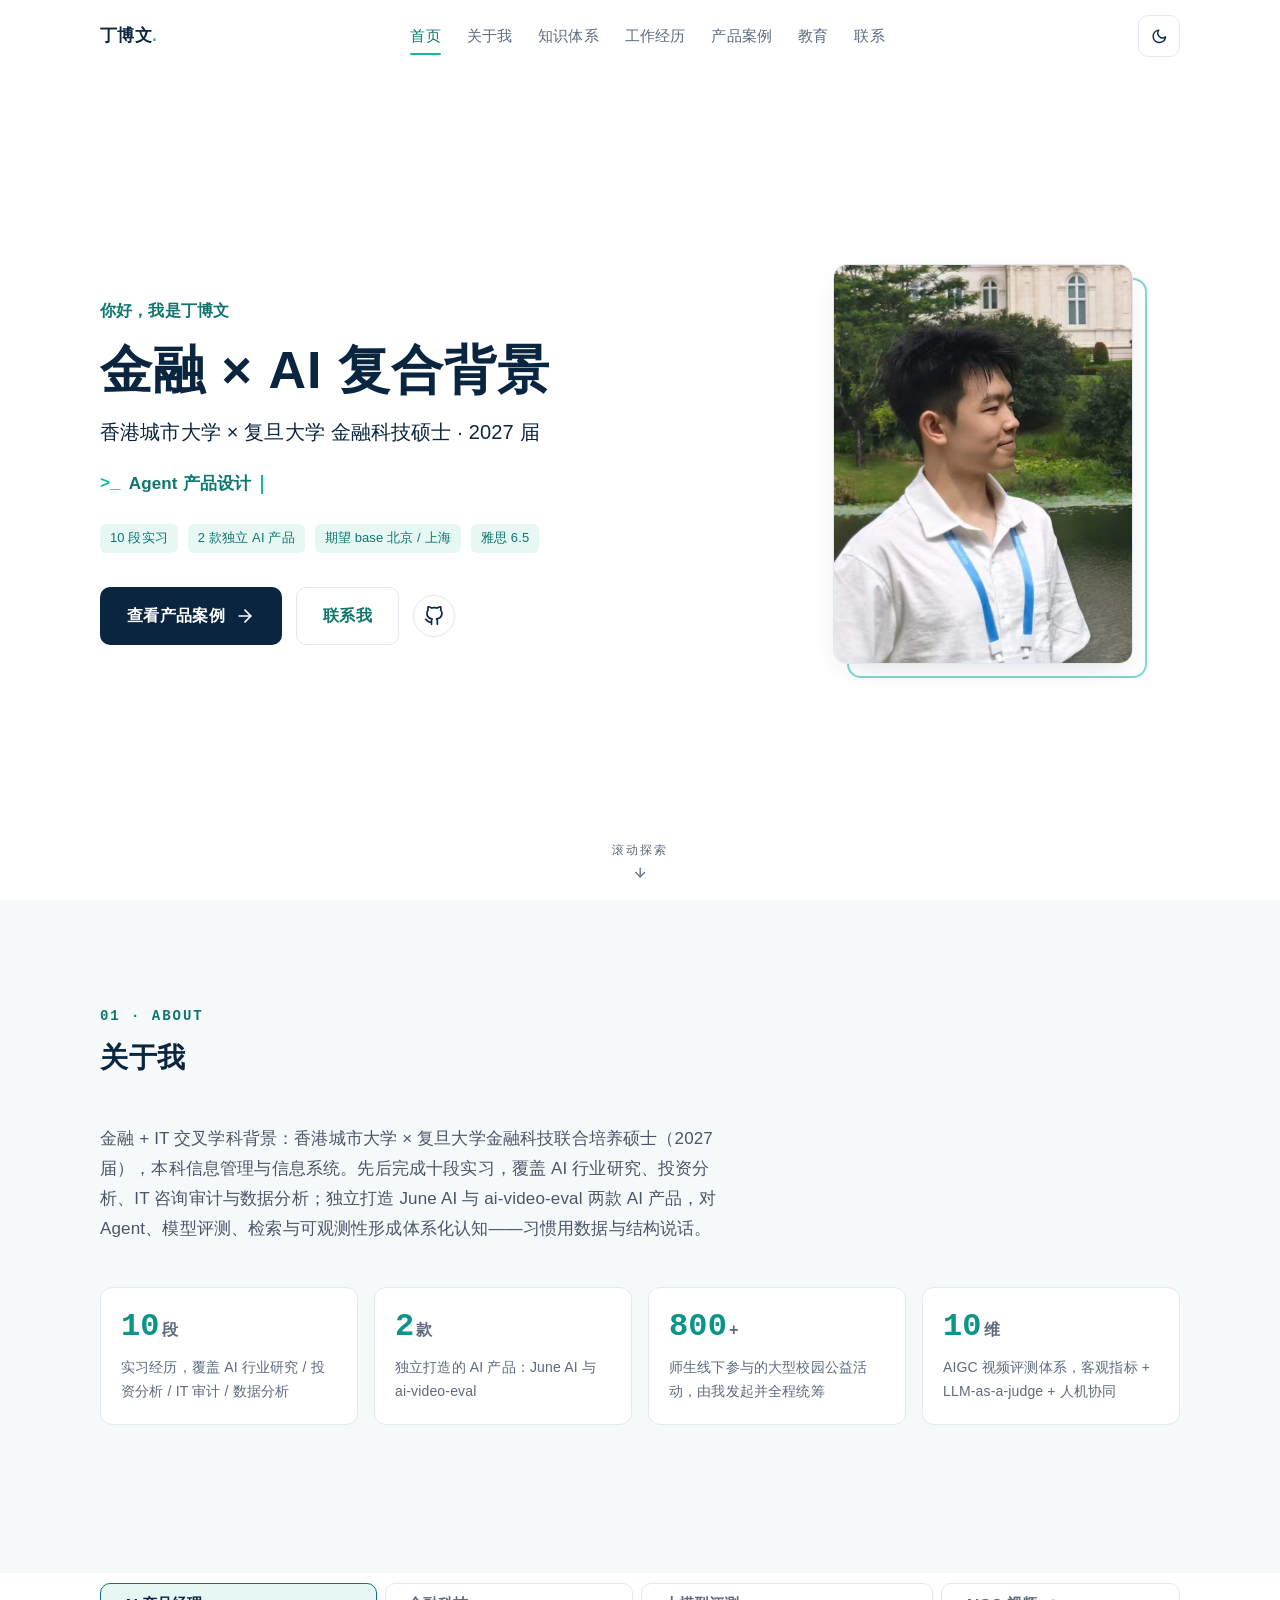
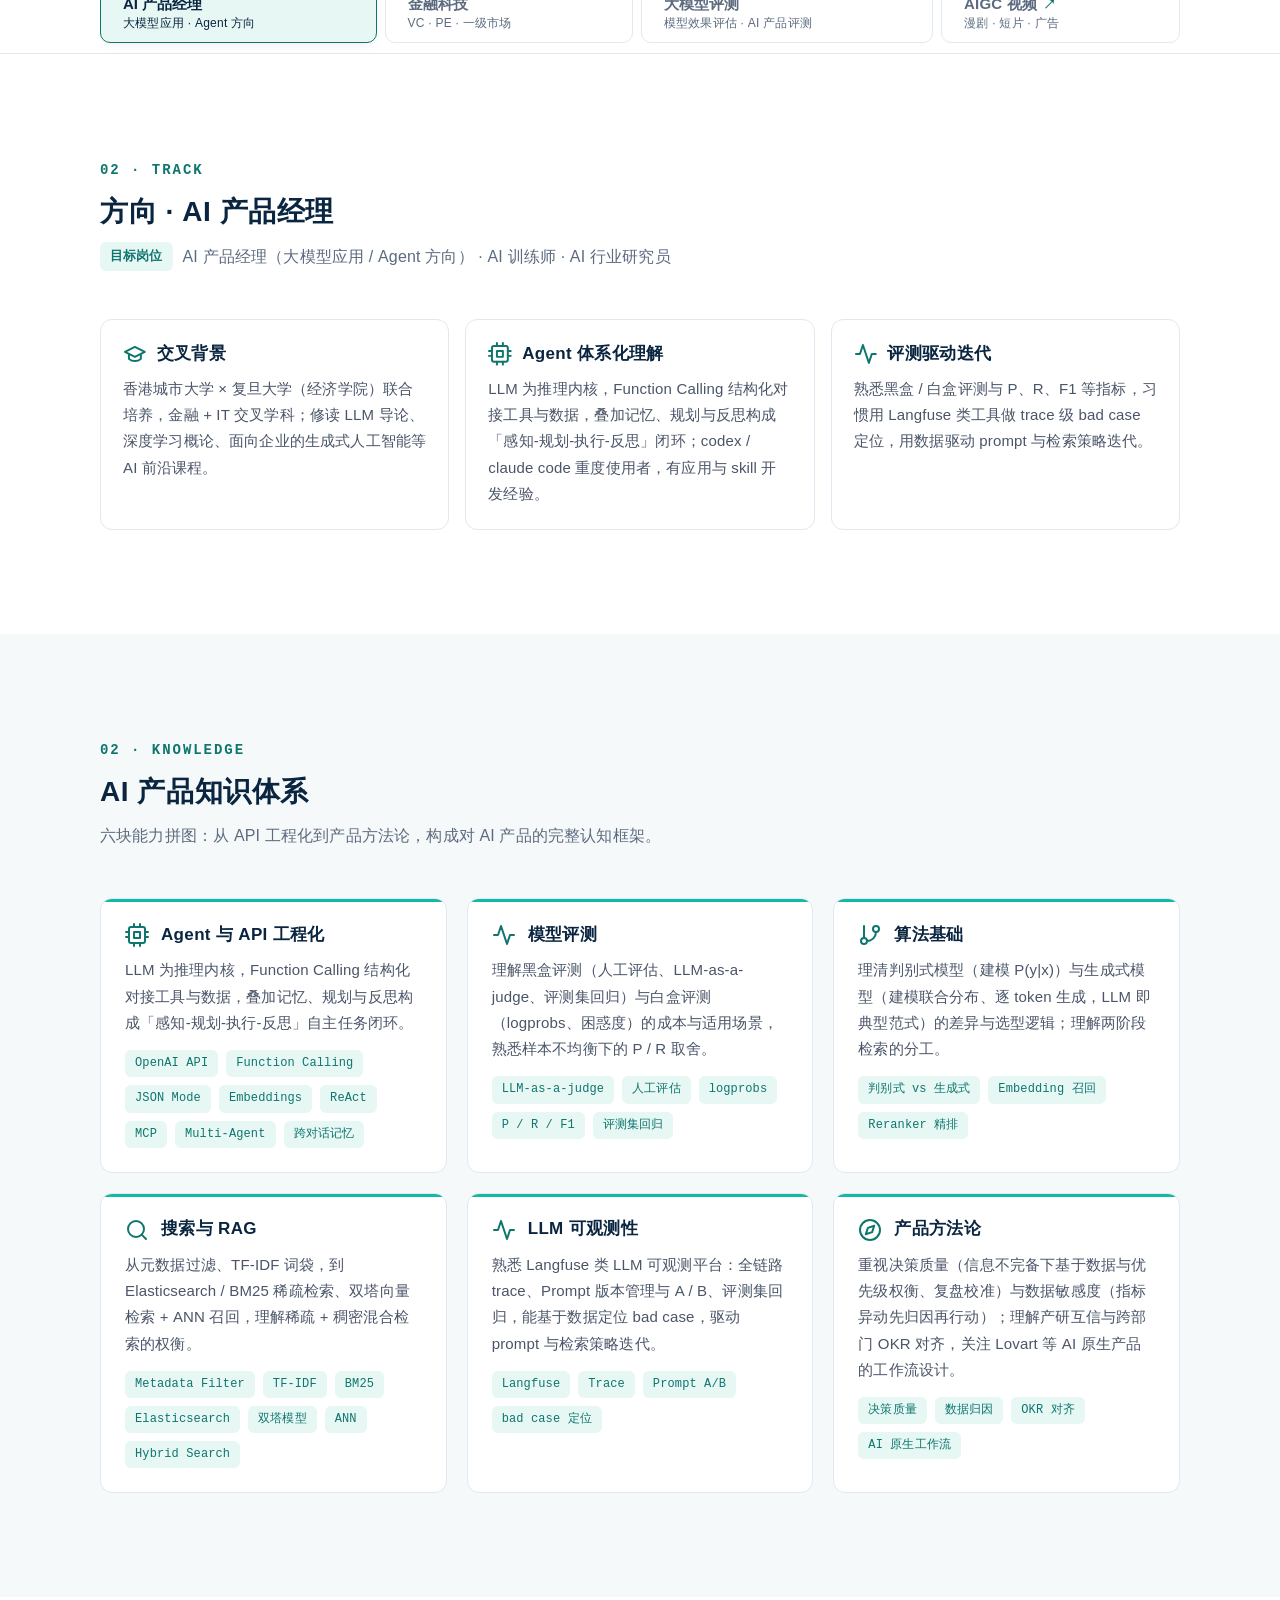
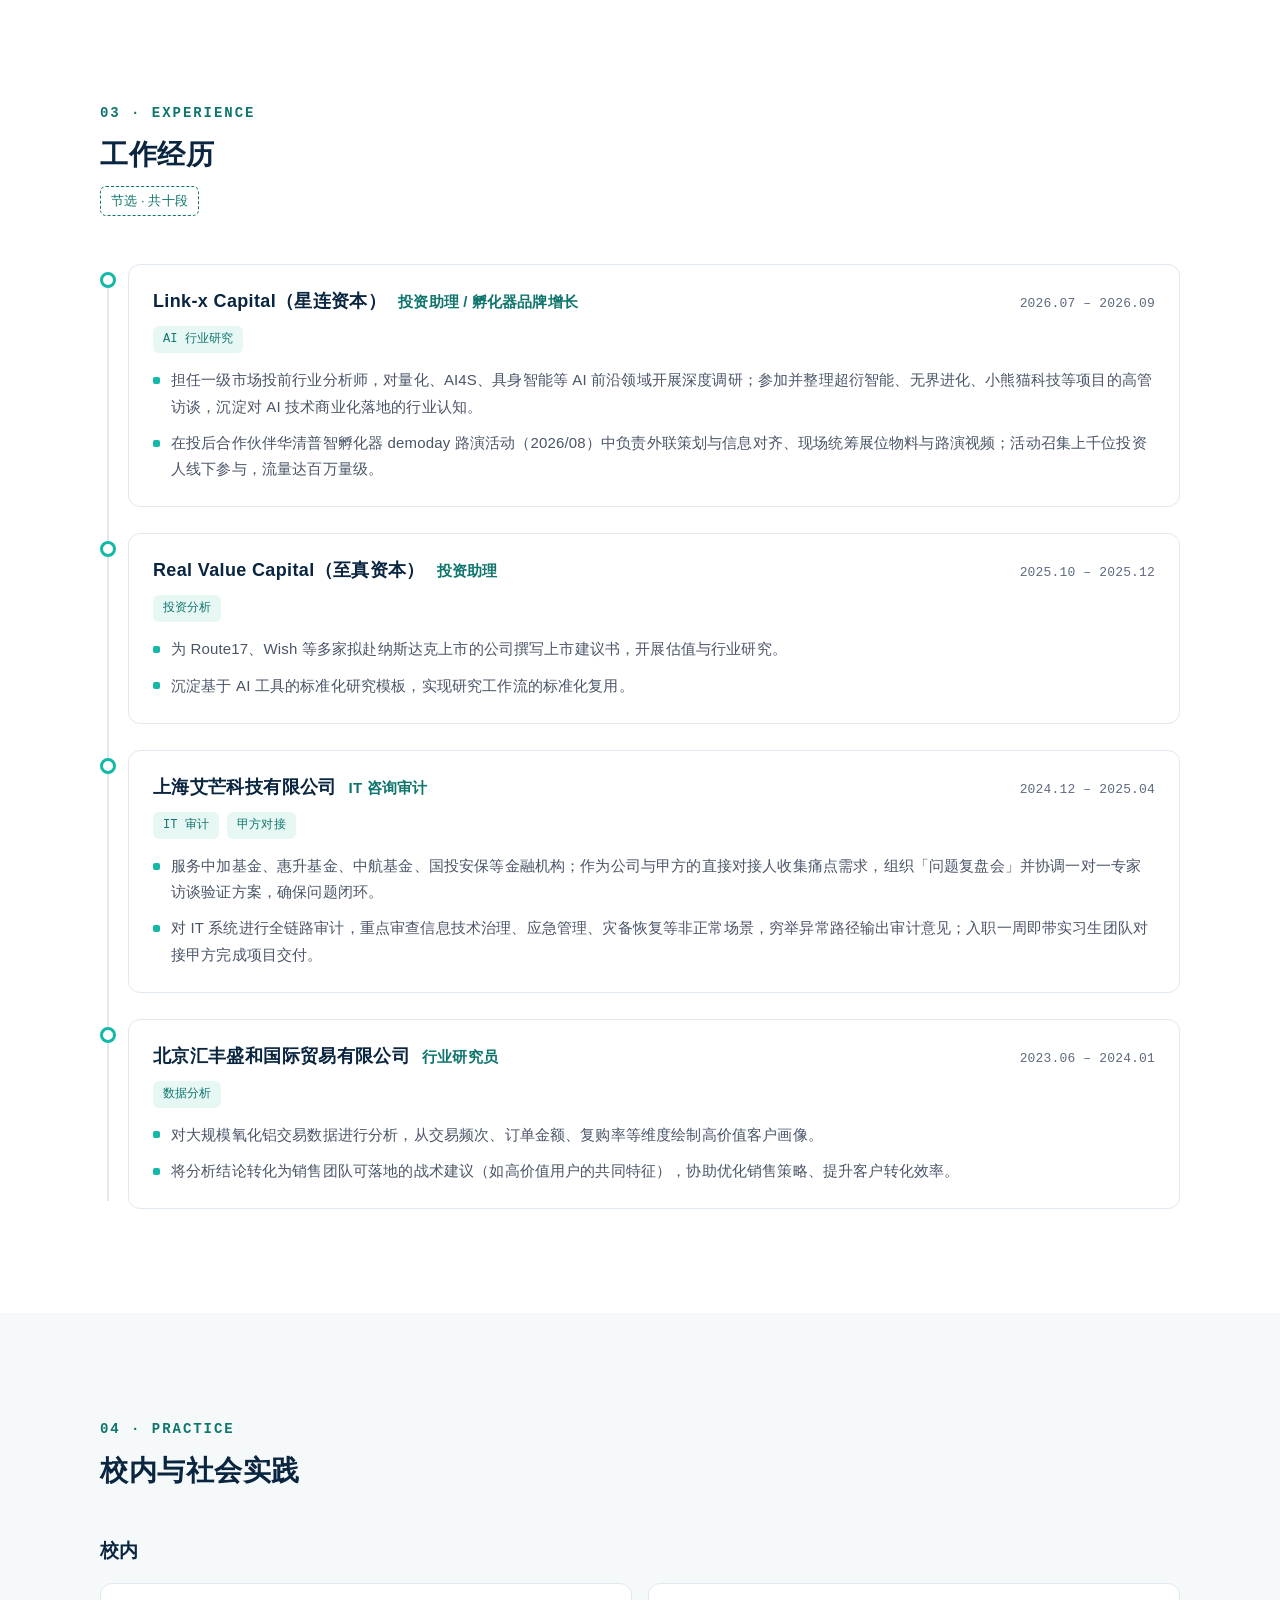
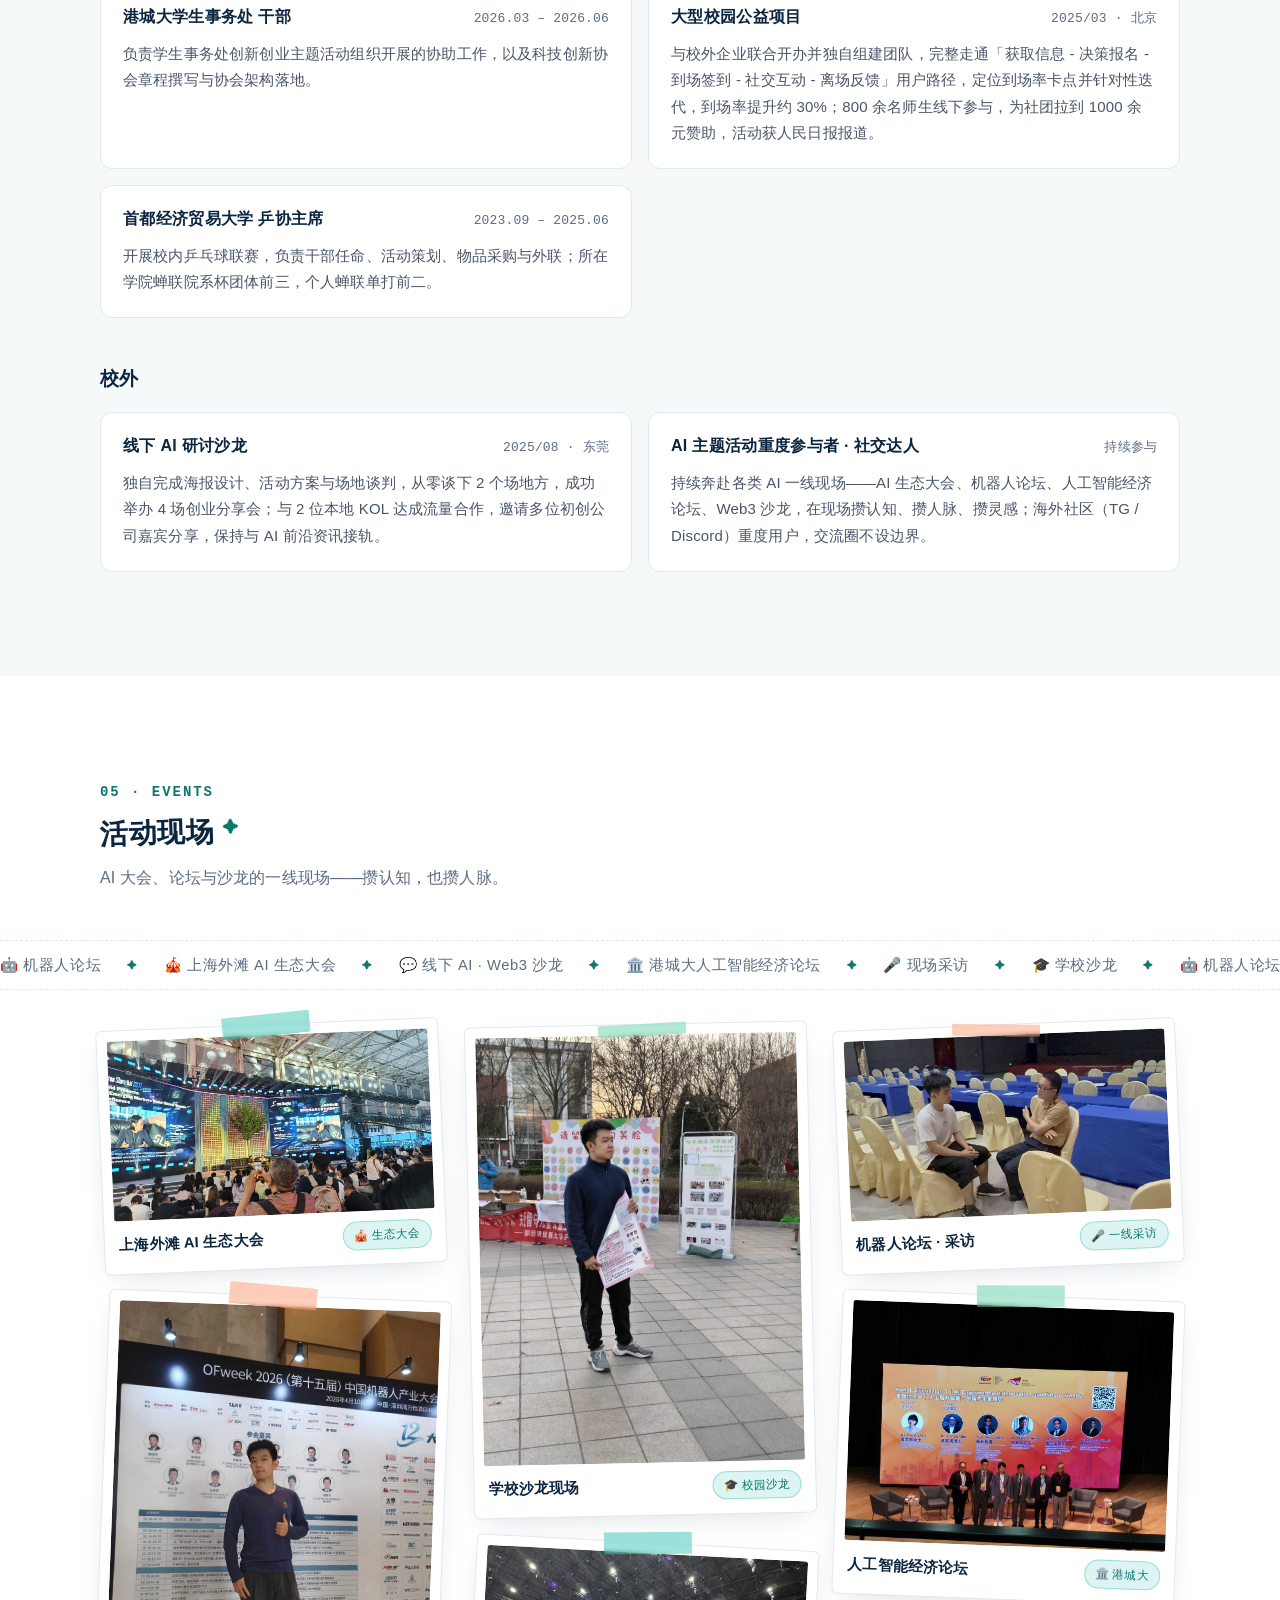
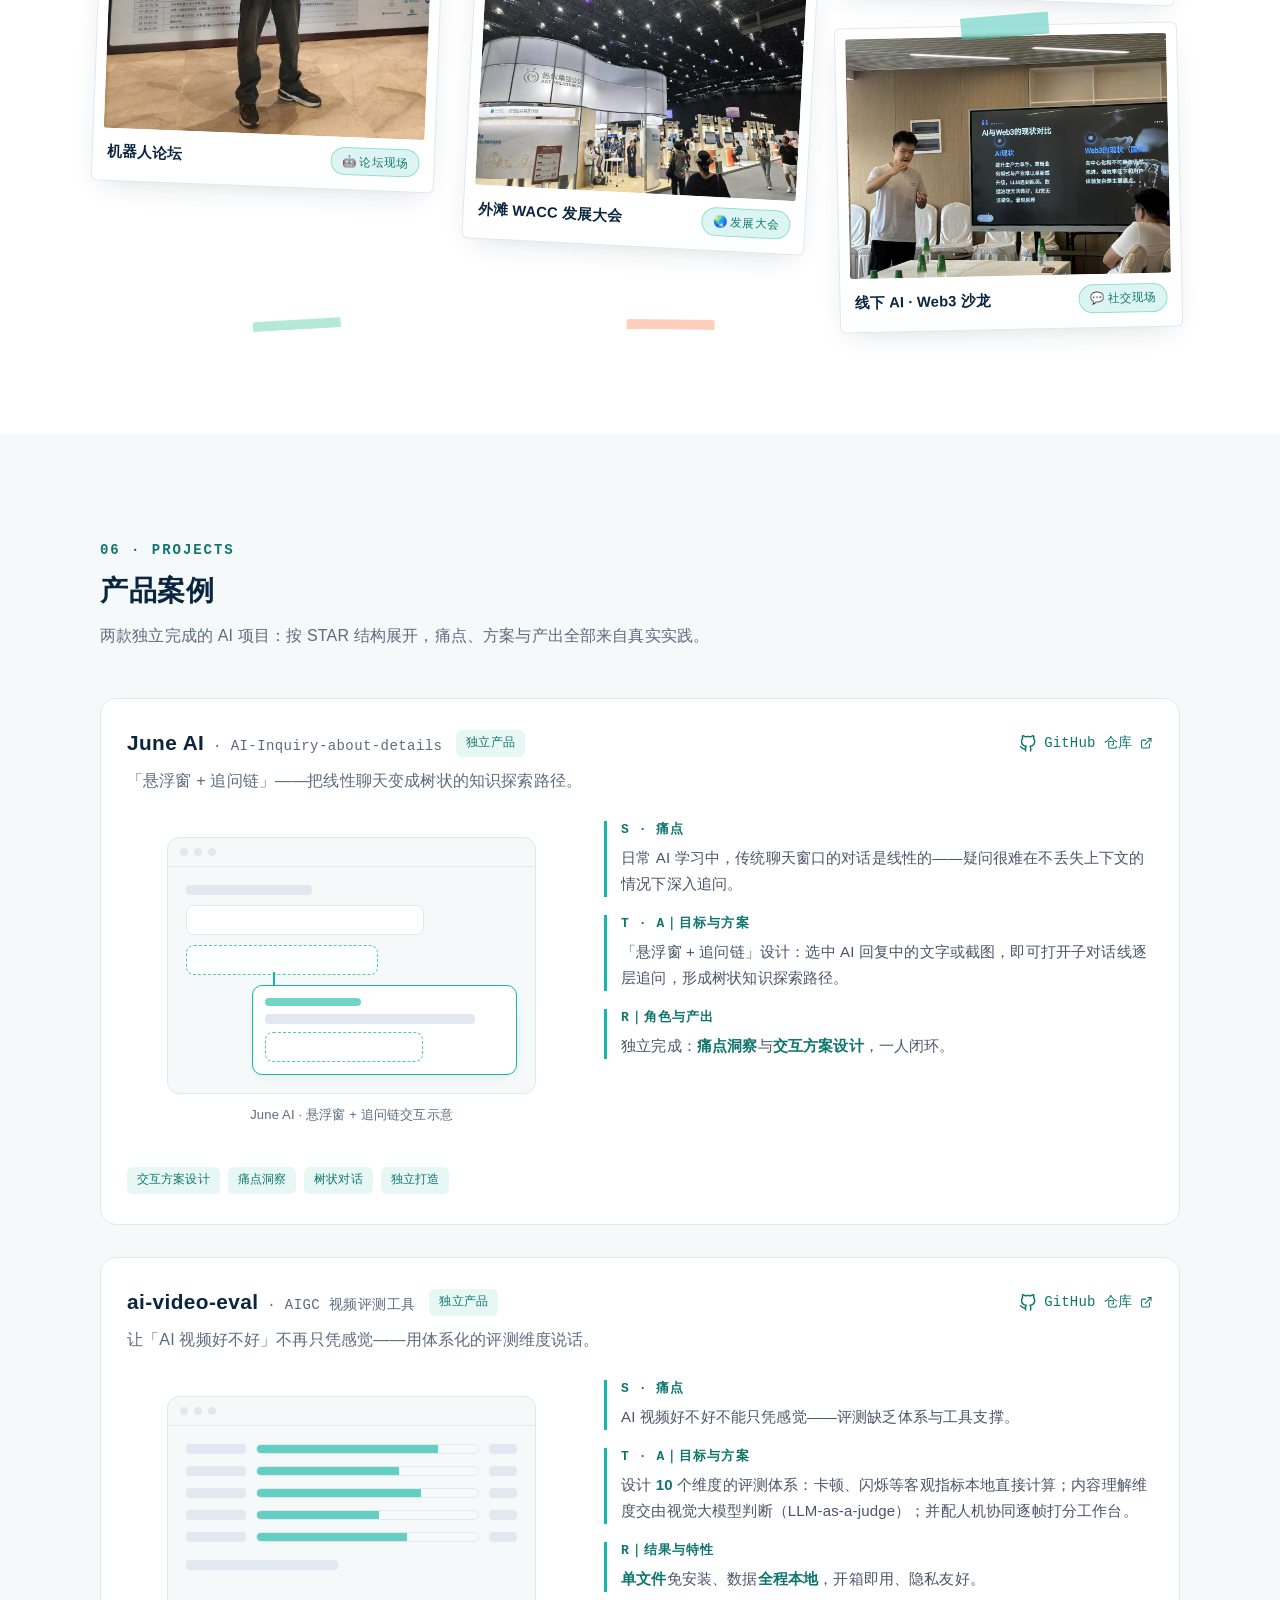
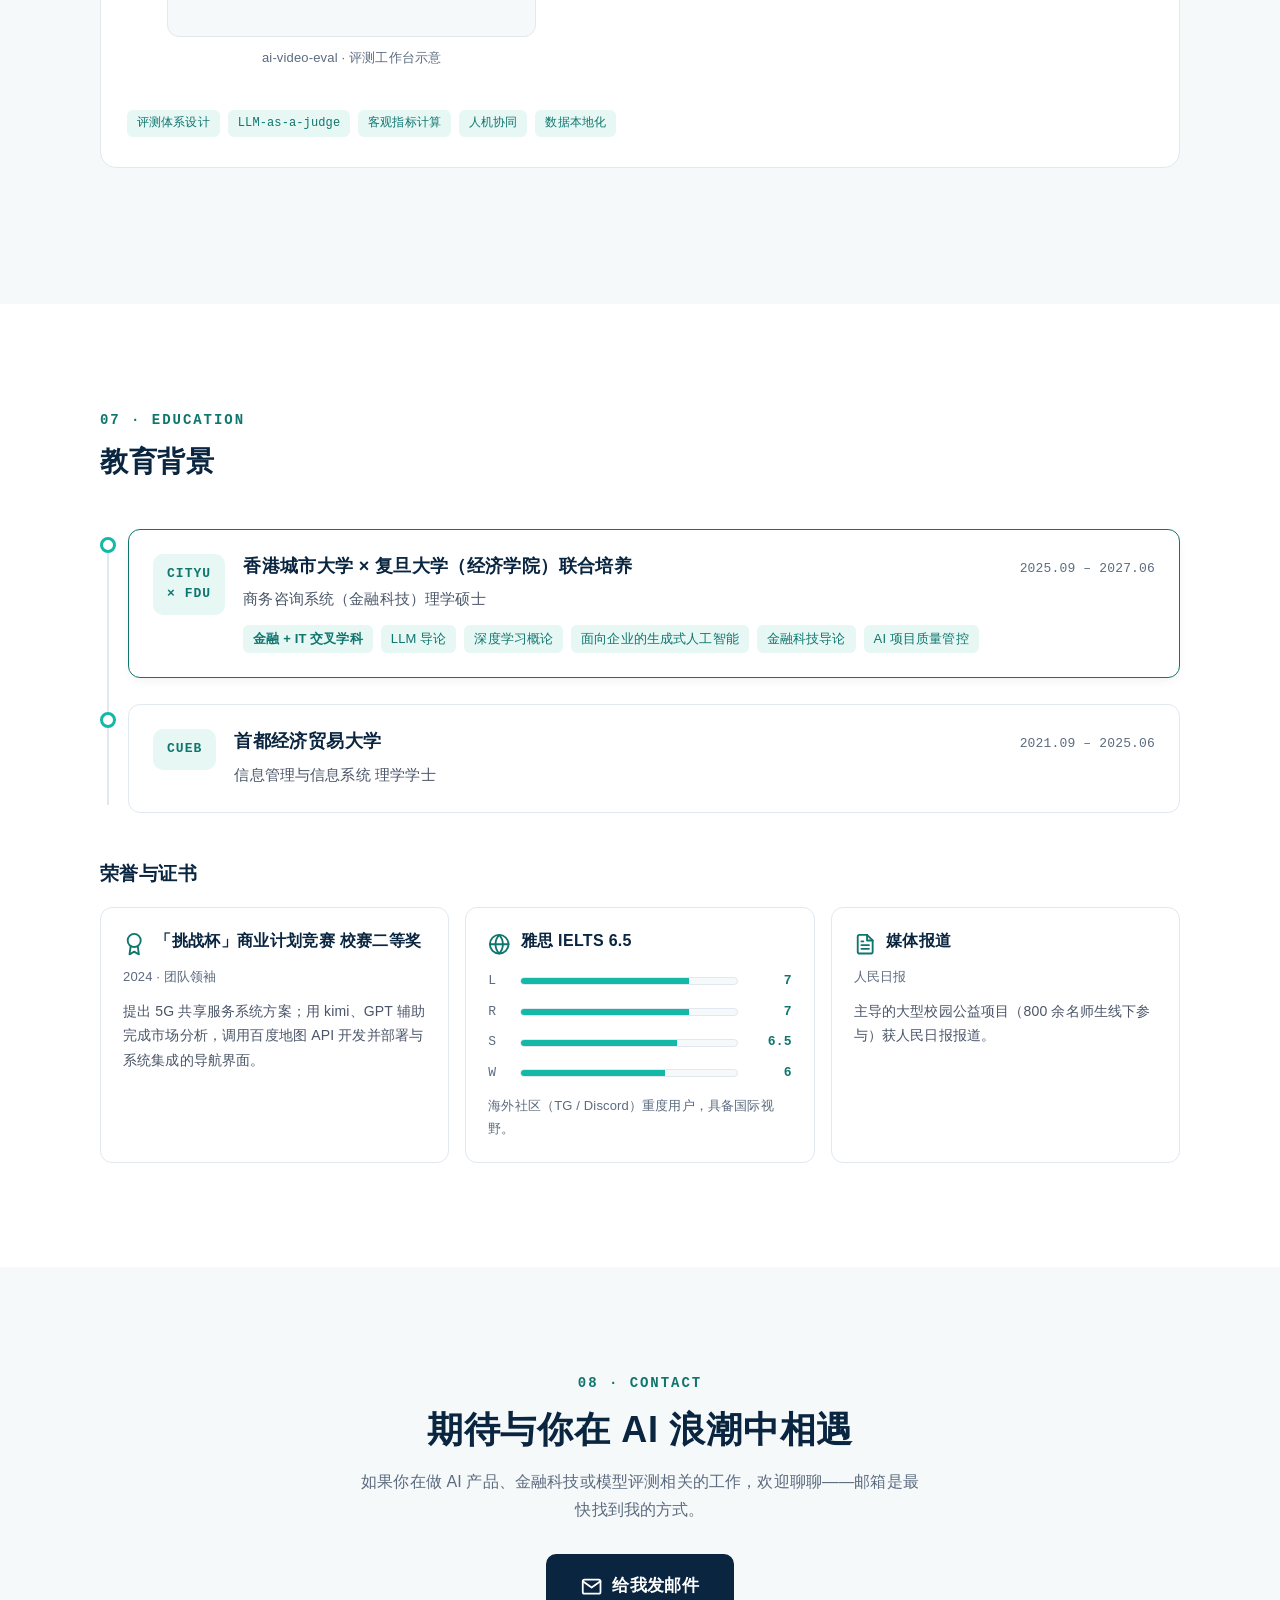
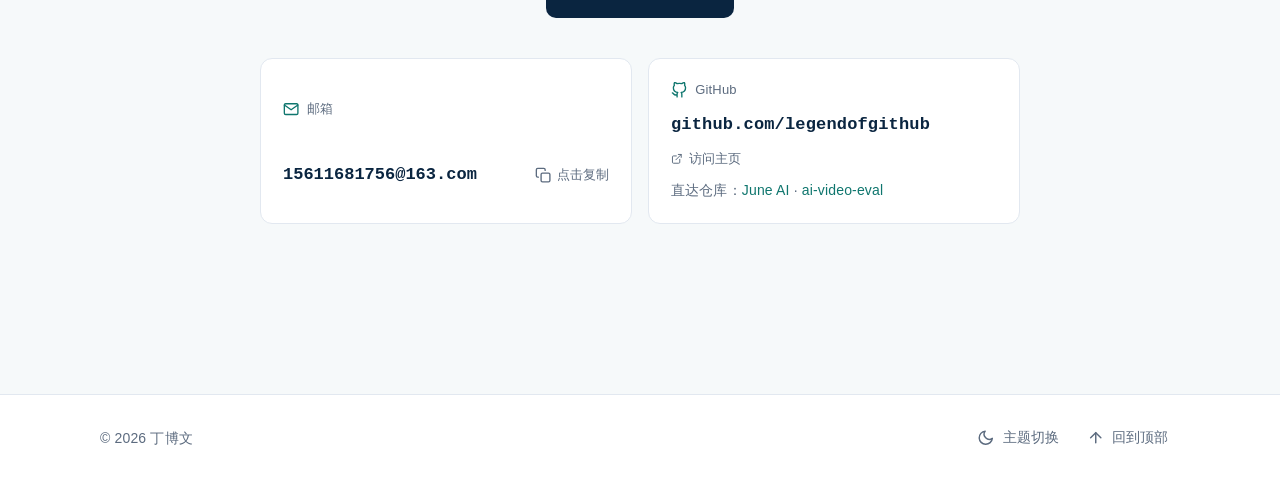
==== index.html @ 31dd4cfa "feat: 校外组新增「AI主题活动重度参与者·社交达人」卡；新增「活动现场」拍立得照片墙（7 张现场照，走马灯+胶带贴纸+悬停回正放大动效，位于工作经历与产品案例之间）" ====
<!DOCTYPE html>
<html lang="zh-CN" data-theme="light">
<head>
  <meta charset="UTF-8">
  <meta name="viewport" content="width=device-width, initial-scale=1.0">

  <!-- 主题初始化：首次访问跟随系统，选择后写入 localStorage（内联执行，避免闪烁） -->
  <script>
    (function () {
      try {
        var t = localStorage.getItem('ding-theme');
        if (!t) t = window.matchMedia('(prefers-color-scheme: dark)').matches ? 'dark' : 'light';
        document.documentElement.setAttribute('data-theme', t);
      } catch (e) {
        document.documentElement.setAttribute('data-theme', 'light');
      }
    })();
  </script>

  <title>丁博文 · AI 产品经理 / 金融科技 / 大模型评测 | 个人网站</title>
  <meta name="description" content="丁博文的个人网站：三个求职方向一键切换——AI 产品经理、金融科技、大模型评测。香港城市大学 × 复旦大学金融科技硕士（2027 届），十段实习覆盖 AI 行业研究、投资分析、IT 咨询审计、数据库测试与数据分析，独立打造 June AI 与 ai-video-eval 两款 AI 产品。">
  <meta name="keywords" content="丁博文, AI 产品经理, 金融科技, 大模型评测, 模型效果评估, 个人网站, 作品集, Agent, RAG, LLM 评测">
  <meta name="author" content="丁博文">

  <meta property="og:type" content="website">
  <meta property="og:locale" content="zh_CN">
  <meta property="og:title" content="丁博文 · AI 产品经理 / 金融科技 / 大模型评测">
  <meta property="og:description" content="香港城市大学 × 复旦大学金融科技硕士 · 2027 届｜三个求职方向一键切换：AI 产品经理 / 金融科技 / 大模型评测｜十段实习 · 两款独立 AI 产品">
  <meta property="og:url" content="https://dingbowen.tech/">
  <meta property="og:image" content="https://dingbowen.tech/assets/hero-life.jpg">

  <meta name="theme-color" media="(prefers-color-scheme: light)" content="#FFFFFF">
  <meta name="theme-color" media="(prefers-color-scheme: dark)" content="#0A192F">

  <link rel="icon" type="image/svg+xml" href="assets/favicon.svg">
  <link rel="stylesheet" href="styles.css">
  <script src="main.js" defer></script>

  <script type="application/ld+json">
  {
    "@context": "https://schema.org",
    "@type": "Person",
    "name": "丁博文",
    "jobTitle": "AI 产品经理",
    "url": "https://github.com/legendofgithub",
    "alumniOf": ["香港城市大学", "复旦大学", "首都经济贸易大学"],
    "knowsAbout": ["Agent 设计", "LLM 评测", "RAG 检索", "LLM 可观测性", "金融科技"]
  }
  </script>
</head>

<body>
  <!-- 图标精灵（Feather 风格线性图标，stroke 继承 currentColor） -->
  <svg xmlns="http://www.w3.org/2000/svg" style="display:none" aria-hidden="true">
    <symbol id="i-menu" viewBox="0 0 24 24"><line x1="3" y1="6" x2="21" y2="6"/><line x1="3" y1="12" x2="21" y2="12"/><line x1="3" y1="18" x2="21" y2="18"/></symbol>
    <symbol id="i-close" viewBox="0 0 24 24"><line x1="18" y1="6" x2="6" y2="18"/><line x1="6" y1="6" x2="18" y2="18"/></symbol>
    <symbol id="i-sun" viewBox="0 0 24 24"><circle cx="12" cy="12" r="5"/><line x1="12" y1="1" x2="12" y2="3"/><line x1="12" y1="21" x2="12" y2="23"/><line x1="4.22" y1="4.22" x2="5.64" y2="5.64"/><line x1="18.36" y1="18.36" x2="19.78" y2="19.78"/><line x1="1" y1="12" x2="3" y2="12"/><line x1="21" y1="12" x2="23" y2="12"/><line x1="4.22" y1="19.78" x2="5.64" y2="18.36"/><line x1="18.36" y1="5.64" x2="19.78" y2="4.22"/></symbol>
    <symbol id="i-moon" viewBox="0 0 24 24"><path d="M21 12.79A9 9 0 1 1 11.21 3 7 7 0 0 0 21 12.79z"/></symbol>
    <symbol id="i-github" viewBox="0 0 24 24"><path d="M9 19c-5 1.5-5-2.5-7-3m14 6v-3.87a3.37 3.37 0 0 0-.94-2.61c3.14-.35 6.44-1.54 6.44-7A5.44 5.44 0 0 0 20 4.77 5.07 5.07 0 0 0 19.91 1S18.73.65 16 2.48a13.38 13.38 0 0 0-7 0C6.27.65 5.09 1 5.09 1A5.07 5.07 0 0 0 5 4.77a5.44 5.44 0 0 0-1.5 3.78c0 5.42 3.3 6.61 6.44 7A3.37 3.37 0 0 0 9 18.13V22"/></symbol>
    <symbol id="i-mail" viewBox="0 0 24 24"><rect x="2" y="4" width="20" height="16" rx="2"/><polyline points="22,6 12,13 2,6"/></symbol>
    <symbol id="i-copy" viewBox="0 0 24 24"><rect x="9" y="9" width="13" height="13" rx="2"/><path d="M5 15H4a2 2 0 0 1-2-2V4a2 2 0 0 1 2-2h9a2 2 0 0 1 2 2v1"/></symbol>
    <symbol id="i-check" viewBox="0 0 24 24"><polyline points="20 6 9 17 4 12"/></symbol>
    <symbol id="i-up" viewBox="0 0 24 24"><line x1="12" y1="19" x2="12" y2="5"/><polyline points="5 12 12 5 19 12"/></symbol>
    <symbol id="i-down" viewBox="0 0 24 24"><line x1="12" y1="5" x2="12" y2="19"/><polyline points="19 12 12 19 5 12"/></symbol>
    <symbol id="i-external" viewBox="0 0 24 24"><path d="M18 13v6a2 2 0 0 1-2 2H5a2 2 0 0 1-2-2V8a2 2 0 0 1 2-2h6"/><polyline points="15 3 21 3 21 9"/><line x1="10" y1="14" x2="21" y2="3"/></symbol>
    <symbol id="i-arrow" viewBox="0 0 24 24"><line x1="5" y1="12" x2="19" y2="12"/><polyline points="12 5 19 12 12 19"/></symbol>
    <symbol id="i-cpu" viewBox="0 0 24 24"><rect x="4" y="4" width="16" height="16" rx="2"/><rect x="9" y="9" width="6" height="6"/><line x1="9" y1="1" x2="9" y2="4"/><line x1="15" y1="1" x2="15" y2="4"/><line x1="9" y1="20" x2="9" y2="23"/><line x1="15" y1="20" x2="15" y2="23"/><line x1="20" y1="9" x2="23" y2="9"/><line x1="20" y1="14" x2="23" y2="14"/><line x1="1" y1="9" x2="4" y2="9"/><line x1="1" y1="14" x2="4" y2="14"/></symbol>
    <symbol id="i-gauge" viewBox="0 0 24 24"><polyline points="22 12 18 12 15 21 9 3 6 12 2 12"/></symbol>
    <symbol id="i-branch" viewBox="0 0 24 24"><line x1="6" y1="3" x2="6" y2="15"/><circle cx="18" cy="6" r="3"/><circle cx="6" cy="18" r="3"/><path d="M18 9a9 9 0 0 1-9 9"/></symbol>
    <symbol id="i-search" viewBox="0 0 24 24"><circle cx="11" cy="11" r="8"/><line x1="21" y1="21" x2="16.65" y2="16.65"/></symbol>
    <symbol id="i-pulse" viewBox="0 0 24 24"><polyline points="22 12 18 12 15 21 9 3 6 12 2 12"/></symbol>
    <symbol id="i-compass" viewBox="0 0 24 24"><circle cx="12" cy="12" r="10"/><polygon points="16.24 7.76 14.12 14.12 7.76 16.24 9.88 9.88 16.24 7.76"/></symbol>
    <symbol id="i-briefcase" viewBox="0 0 24 24"><rect x="2" y="7" width="20" height="14" rx="2"/><path d="M16 21V5a2 2 0 0 0-2-2h-4a2 2 0 0 0-2 2v16"/></symbol>
    <symbol id="i-cube" viewBox="0 0 24 24"><path d="M21 16V8a2 2 0 0 0-1-1.73l-7-4a2 2 0 0 0-2 0l-7 4A2 2 0 0 0 3 8v8a2 2 0 0 0 1 1.73l7 4a2 2 0 0 0 2 0l7-4A2 2 0 0 0 21 16z"/><polyline points="3.27 6.96 12 12.01 20.73 6.96"/><line x1="12" y1="22.08" x2="12" y2="12"/></symbol>
    <symbol id="i-users" viewBox="0 0 24 24"><path d="M17 21v-2a4 4 0 0 0-4-4H5a4 4 0 0 0-4 4v2"/><circle cx="9" cy="7" r="4"/><path d="M23 21v-2a4 4 0 0 0-3-3.87"/><path d="M16 3.13a4 4 0 0 1 0 7.75"/></symbol>
    <symbol id="i-target" viewBox="0 0 24 24"><circle cx="12" cy="12" r="10"/><circle cx="12" cy="12" r="6"/><circle cx="12" cy="12" r="2"/></symbol>
    <symbol id="i-award" viewBox="0 0 24 24"><circle cx="12" cy="8" r="7"/><polyline points="8.21 13.89 7 23 12 20 17 23 15.79 13.88"/></symbol>
    <symbol id="i-globe" viewBox="0 0 24 24"><circle cx="12" cy="12" r="10"/><line x1="2" y1="12" x2="22" y2="12"/><path d="M12 2a15.3 15.3 0 0 1 4 10 15.3 15.3 0 0 1-4 10 15.3 15.3 0 0 1-4-10 15.3 15.3 0 0 1 4-10z"/></symbol>
    <symbol id="i-news" viewBox="0 0 24 24"><path d="M14 2H6a2 2 0 0 0-2 2v16a2 2 0 0 0 2 2h12a2 2 0 0 0 2-2V8z"/><polyline points="14 2 14 8 20 8"/><line x1="16" y1="13" x2="8" y2="13"/><line x1="16" y1="17" x2="8" y2="17"/><polyline points="10 9 9 9 8 9"/></symbol>
    <symbol id="i-cap" viewBox="0 0 24 24"><path d="M22 10L12 5 2 10l10 5 10-5z"/><path d="M6 12v5c3 3 9 3 12 0v-5"/></symbol>
    <symbol id="i-layers" viewBox="0 0 24 24"><polygon points="12 2 2 7 12 12 22 7 12 2"/><polyline points="2 17 12 22 22 17"/><polyline points="2 12 12 17 22 12"/></symbol>
  </svg>

  <a class="skip-link" href="#main">跳到主要内容</a>

  <!-- ======================= 吸顶导航 ======================= -->
  <header class="nav" id="top">
    <nav class="nav-inner container" aria-label="主导航">
      <a class="brand" href="#home">丁博文<span class="brand-dot" aria-hidden="true">.</span></a>
      <ul class="nav-list">
        <li><a class="nav-link" href="#home">首页</a></li>
        <li><a class="nav-link" href="#about">关于我</a></li>
        <li><a class="nav-link" href="#pm-knowledge" data-sec="knowledge">知识体系</a></li>
        <li><a class="nav-link" href="#pm-experience" data-sec="experience">工作经历</a></li>
        <li><a class="nav-link" href="#projects">产品案例</a></li>
        <li><a class="nav-link" href="#education">教育</a></li>
        <li><a class="nav-link" href="#contact">联系</a></li>
      </ul>
      <div class="nav-actions">
        <button type="button" class="icon-btn theme-btn" data-theme-toggle aria-label="切换深色或浅色主题">
          <svg class="icon icon-moon" aria-hidden="true"><use href="#i-moon"/></svg>
          <svg class="icon icon-sun" aria-hidden="true"><use href="#i-sun"/></svg>
        </button>
        <button type="button" class="icon-btn nav-toggle" aria-expanded="false" aria-controls="nav-drawer" aria-label="打开菜单">
          <svg class="icon icon-menu" aria-hidden="true"><use href="#i-menu"/></svg>
          <svg class="icon icon-close" aria-hidden="true"><use href="#i-close"/></svg>
        </button>
      </div>
    </nav>
  </header>

  <!-- 移动端侧滑抽屉 -->
  <div class="nav-overlay" id="nav-overlay" aria-hidden="true"></div>
  <nav class="nav-drawer" id="nav-drawer" aria-label="移动端导航">
    <ul>
      <li><a class="nav-link" href="#home">首页</a></li>
      <li><a class="nav-link" href="#about">关于我</a></li>
      <li><a class="nav-link" href="#pm-knowledge" data-sec="knowledge">知识体系</a></li>
      <li><a class="nav-link" href="#pm-experience" data-sec="experience">工作经历</a></li>
      <li><a class="nav-link" href="#projects">产品案例</a></li>
      <li><a class="nav-link" href="#education">教育</a></li>
      <li><a class="nav-link" href="#contact">联系</a></li>
    </ul>
  </nav>

  <main id="main">

    <!-- ======================= ① Hero 首屏 ======================= -->
    <section class="hero" id="home" aria-label="首屏">
      <div class="container hero-grid">
        <div class="hero-text reveal">
          <p class="hero-eyebrow">你好，我是丁博文</p>
          <h1 id="hero-title">金融 × AI 复合背景</h1>
          <p class="hero-sub">香港城市大学 × 复旦大学 金融科技硕士 · 2027 届</p>

          <p class="hero-typed">
            <span class="typed-prompt mono" aria-hidden="true">&gt;_</span>
            <span id="typed" aria-hidden="true"></span><span class="cursor" aria-hidden="true"></span>
            <span class="sr-only" id="hero-sr">专注方向：Agent 产品设计、LLM 评测与可观测性、RAG 与检索、金融 × AI 交叉背景</span>
          </p>

          <ul class="hero-chips" aria-label="履历速览">
            <li class="chip">10 段实习</li>
            <li class="chip">2 款独立 AI 产品</li>
            <li class="chip">期望 base 北京 / 上海</li>
            <li class="chip">雅思 6.5</li>
          </ul>

          <div class="hero-cta">
            <a class="btn btn-primary" href="#projects">查看产品案例<svg class="icon" aria-hidden="true"><use href="#i-arrow"/></svg></a>
            <a class="btn btn-ghost" href="#contact">联系我</a>
            <a class="icon-btn gh-link" href="https://github.com/legendofgithub" target="_blank" rel="noopener noreferrer" aria-label="GitHub 主页（legendofgithub）">
              <svg class="icon" aria-hidden="true"><use href="#i-github"/></svg>
            </a>
          </div>
        </div>

        <div class="hero-photo reveal">
          <div class="photo-frame">
            <img src="assets/hero-life.jpg" alt="丁博文" width="540" height="720">
          </div>
        </div>
      </div>

      <a class="scroll-cue" href="#about" aria-label="向下滚动查看更多">
        <span>滚动探索</span>
        <svg class="icon" aria-hidden="true"><use href="#i-down"/></svg>
      </a>
    </section>

    <!-- ======================= ② 关于我 ======================= -->
    <section class="section section--alt" id="about" aria-labelledby="about-title">
      <div class="container">
        <header class="section-head reveal">
          <span class="sec-num mono">01 · ABOUT</span>
          <h2 id="about-title" class="sec-title">关于我</h2>
        </header>

        <p class="about-lead reveal">
          金融 + IT 交叉学科背景：香港城市大学 × 复旦大学金融科技联合培养硕士（2027 届），本科信息管理与信息系统。先后完成十段实习，覆盖 AI 行业研究、投资分析、IT 咨询审计与数据分析；独立打造 June AI 与 ai-video-eval 两款 AI 产品，对 Agent、模型评测、检索与可观测性形成体系化认知——习惯用数据与结构说话。
        </p>

        <div class="stats" data-stagger>
          <div class="stat reveal">
            <span class="stat-num mono">10<span class="stat-unit">段</span></span>
            <p class="stat-label">实习经历，覆盖 AI 行业研究 / 投资分析 / IT 审计 / 数据分析</p>
          </div>
          <div class="stat reveal">
            <span class="stat-num mono">2<span class="stat-unit">款</span></span>
            <p class="stat-label">独立打造的 AI 产品：June AI 与 ai-video-eval</p>
          </div>
          <div class="stat reveal">
            <span class="stat-num mono">800<span class="stat-unit">+</span></span>
            <p class="stat-label">师生线下参与的大型校园公益活动，由我发起并全程统筹</p>
          </div>
          <div class="stat reveal">
            <span class="stat-num mono">10<span class="stat-unit">维</span></span>
            <p class="stat-label">AIGC 视频评测体系，客观指标 + LLM-as-a-judge + 人机协同</p>
          </div>
        </div>
    </div>
  </section>

    <!-- ======================= 方向看板 · 切换标签（位于「关于我」之后） ======================= -->
    <div class="board-tabs-wrap" id="boards">
      <div class="container">
        <div class="board-tabs" role="tablist" aria-label="求职方向切换">
          <button type="button" class="board-tab is-active" role="tab" id="tab-pm" aria-controls="board-pm" aria-selected="true" data-board="pm">
            <span class="bt-name">AI 产品经理</span>
            <span class="bt-sub">大模型应用 · Agent 方向</span>
          </button>
          <button type="button" class="board-tab" role="tab" id="tab-fintech" aria-controls="board-fintech" aria-selected="false" tabindex="-1" data-board="fintech">
            <span class="bt-name">金融科技</span>
            <span class="bt-sub">VC · PE · 一级市场</span>
          </button>
          <button type="button" class="board-tab" role="tab" id="tab-eval" aria-controls="board-eval" aria-selected="false" tabindex="-1" data-board="eval">
            <span class="bt-name">大模型评测</span>
            <span class="bt-sub">模型效果评估 · AI 产品评测</span>
          </button>
          <a class="board-jump" href="aigc.html" title="AIGC 视频作品集（新页面）">
            <span class="bt-name">AIGC 视频 <span class="bj-arrow" aria-hidden="true">↗</span></span>
            <span class="bt-sub">漫剧 · 短片 · 广告</span>
          </a>
        </div>
      </div>
    </div>

    <!-- ======================= 方向板块 · AI 产品经理 ======================= -->
    <section class="board" id="board-pm" role="tabpanel" aria-labelledby="tab-pm">

      <!-- 方向定位 -->
      <div class="section board-intro">
        <div class="container">
          <header class="section-head reveal">
            <span class="sec-num mono">02 · TRACK</span>
            <h2 class="sec-title" id="pm-intro-title">方向 · AI 产品经理</h2>
            <p class="sec-desc board-goal"><span class="chip chip--hl">目标岗位</span>AI 产品经理（大模型应用 / Agent 方向） · AI 训练师 · AI 行业研究员</p>
          </header>
          <div class="highlights" data-stagger>
          <article class="hl-card reveal">
            <h3><svg class="icon" aria-hidden="true"><use href="#i-cap"/></svg>交叉背景</h3>
            <p>香港城市大学 × 复旦大学（经济学院）联合培养，金融 + IT 交叉学科；修读 LLM 导论、深度学习概论、面向企业的生成式人工智能等 AI 前沿课程。</p>
          </article>
          <article class="hl-card reveal">
            <h3><svg class="icon" aria-hidden="true"><use href="#i-cpu"/></svg>Agent 体系化理解</h3>
            <p>LLM 为推理内核，Function Calling 结构化对接工具与数据，叠加记忆、规划与反思构成「感知-规划-执行-反思」闭环；codex / claude code 重度使用者，有应用与 skill 开发经验。</p>
          </article>
          <article class="hl-card reveal">
            <h3><svg class="icon" aria-hidden="true"><use href="#i-pulse"/></svg>评测驱动迭代</h3>
            <p>熟悉黑盒 / 白盒评测与 P、R、F1 等指标，习惯用 Langfuse 类工具做 trace 级 bad case 定位，用数据驱动 prompt 与检索策略迭代。</p>
          </article>
        </div>
        </div>
      </div>

  <!-- 知识体系（AI 产品经理） -->
    <section class="section section--alt" id="pm-knowledge" aria-labelledby="pm-knowledge-title">
      <div class="container">
        <header class="section-head reveal">
          <span class="sec-num mono">02 · KNOWLEDGE</span>
          <h2 id="pm-knowledge-title" class="sec-title">AI 产品知识体系</h2>
          <p class="sec-desc">六块能力拼图：从 API 工程化到产品方法论，构成对 AI 产品的完整认知框架。</p>
        </header>

        <div class="kn-grid" data-stagger>
          <article class="kn-card reveal">
            <div class="kn-head">
              <svg class="icon" aria-hidden="true"><use href="#i-cpu"/></svg>
              <h3>Agent 与 API 工程化</h3>
            </div>
            <p>LLM 为推理内核，Function Calling 结构化对接工具与数据，叠加记忆、规划与反思构成「感知-规划-执行-反思」自主任务闭环。</p>
            <ul class="chips">
              <li class="chip chip--mono">OpenAI API</li>
              <li class="chip chip--mono">Function Calling</li>
              <li class="chip chip--mono">JSON Mode</li>
              <li class="chip chip--mono">Embeddings</li>
              <li class="chip chip--mono">ReAct</li>
              <li class="chip chip--mono">MCP</li>
              <li class="chip chip--mono">Multi-Agent</li>
              <li class="chip chip--mono">跨对话记忆</li>
            </ul>
          </article>

          <article class="kn-card reveal">
            <div class="kn-head">
              <svg class="icon" aria-hidden="true"><use href="#i-gauge"/></svg>
              <h3>模型评测</h3>
            </div>
            <p>理解黑盒评测（人工评估、LLM-as-a-judge、评测集回归）与白盒评测（logprobs、困惑度）的成本与适用场景，熟悉样本不均衡下的 P / R 取舍。</p>
            <ul class="chips">
              <li class="chip chip--mono">LLM-as-a-judge</li>
              <li class="chip chip--mono">人工评估</li>
              <li class="chip chip--mono">logprobs</li>
              <li class="chip chip--mono">P / R / F1</li>
              <li class="chip chip--mono">评测集回归</li>
            </ul>
          </article>

          <article class="kn-card reveal">
            <div class="kn-head">
              <svg class="icon" aria-hidden="true"><use href="#i-branch"/></svg>
              <h3>算法基础</h3>
            </div>
            <p>理清判别式模型（建模 P(y|x)）与生成式模型（建模联合分布、逐 token 生成，LLM 即典型范式）的差异与选型逻辑；理解两阶段检索的分工。</p>
            <ul class="chips">
              <li class="chip chip--mono">判别式 vs 生成式</li>
              <li class="chip chip--mono">Embedding 召回</li>
              <li class="chip chip--mono">Reranker 精排</li>
            </ul>
          </article>

          <article class="kn-card reveal">
            <div class="kn-head">
              <svg class="icon" aria-hidden="true"><use href="#i-search"/></svg>
              <h3>搜索与 RAG</h3>
            </div>
            <p>从元数据过滤、TF-IDF 词袋，到 Elasticsearch / BM25 稀疏检索、双塔向量检索 + ANN 召回，理解稀疏 + 稠密混合检索的权衡。</p>
            <ul class="chips">
              <li class="chip chip--mono">Metadata Filter</li>
              <li class="chip chip--mono">TF-IDF</li>
              <li class="chip chip--mono">BM25</li>
              <li class="chip chip--mono">Elasticsearch</li>
              <li class="chip chip--mono">双塔模型</li>
              <li class="chip chip--mono">ANN</li>
              <li class="chip chip--mono">Hybrid Search</li>
            </ul>
          </article>

          <article class="kn-card reveal">
            <div class="kn-head">
              <svg class="icon" aria-hidden="true"><use href="#i-pulse"/></svg>
              <h3>LLM 可观测性</h3>
            </div>
            <p>熟悉 Langfuse 类 LLM 可观测平台：全链路 trace、Prompt 版本管理与 A / B、评测集回归，能基于数据定位 bad case，驱动 prompt 与检索策略迭代。</p>
            <ul class="chips">
              <li class="chip chip--mono">Langfuse</li>
              <li class="chip chip--mono">Trace</li>
              <li class="chip chip--mono">Prompt A/B</li>
              <li class="chip chip--mono">bad case 定位</li>
            </ul>
          </article>

          <article class="kn-card reveal">
            <div class="kn-head">
              <svg class="icon" aria-hidden="true"><use href="#i-compass"/></svg>
              <h3>产品方法论</h3>
            </div>
            <p>重视决策质量（信息不完备下基于数据与优先级权衡、复盘校准）与数据敏感度（指标异动先归因再行动）；理解产研互信与跨部门 OKR 对齐，关注 Lovart 等 AI 原生产品的工作流设计。</p>
            <ul class="chips">
              <li class="chip chip--mono">决策质量</li>
              <li class="chip chip--mono">数据归因</li>
              <li class="chip chip--mono">OKR 对齐</li>
              <li class="chip chip--mono">AI 原生工作流</li>
            </ul>
          </article>
        </div>


      </div>
    </section>

  <!-- 工作经历（AI 产品经理视角） -->
    <section class="section" id="pm-experience" aria-labelledby="pm-experience-title">
      <div class="container">
        <header class="section-head reveal">
          <span class="sec-num mono">03 · EXPERIENCE</span>
          <h2 id="pm-experience-title" class="sec-title">工作经历</h2>
          <p class="sec-desc"><span class="chip chip--note">节选 · 共十段</span></p>
        </header>

        <ol class="timeline" data-stagger>
          <li class="tl-item reveal">
            <span class="tl-dot" aria-hidden="true"></span>
            <article class="tl-card">
              <div class="tl-head">
                <h3>Link-x Capital（星连资本）</h3>
                <p class="tl-role">投资助理 / 孵化器品牌增长</p>
                <time class="tl-time mono" datetime="2026-07">2026.07 – 2026.09</time>
              </div>
              <ul class="tl-meta">
                <li class="chip chip--mono">AI 行业研究</li>
              </ul>
              <ul>
                <li>担任一级市场投前行业分析师，对量化、AI4S、具身智能等 AI 前沿领域开展深度调研；参加并整理超衍智能、无界进化、小熊猫科技等项目的高管访谈，沉淀对 AI 技术商业化落地的行业认知。</li>
                <li>在投后合作伙伴华清普智孵化器 demoday 路演活动（2026/08）中负责外联策划与信息对齐、现场统筹展位物料与路演视频；活动召集上千位投资人线下参与，流量达百万量级。</li>
              </ul>
            </article>
          </li>

          <li class="tl-item reveal">
            <span class="tl-dot" aria-hidden="true"></span>
            <article class="tl-card">
              <div class="tl-head">
                <h3>Real Value Capital（至真资本）</h3>
                <p class="tl-role">投资助理</p>
                <time class="tl-time mono" datetime="2025-10">2025.10 – 2025.12</time>
              </div>
              <ul class="tl-meta">
                <li class="chip chip--mono">投资分析</li>
              </ul>
              <ul>
                <li>为 Route17、Wish 等多家拟赴纳斯达克上市的公司撰写上市建议书，开展估值与行业研究。</li>
                <li>沉淀基于 AI 工具的标准化研究模板，实现研究工作流的标准化复用。</li>
              </ul>
            </article>
          </li>

          <li class="tl-item reveal">
            <span class="tl-dot" aria-hidden="true"></span>
            <article class="tl-card">
              <div class="tl-head">
                <h3>上海艾芒科技有限公司</h3>
                <p class="tl-role">IT 咨询审计</p>
                <time class="tl-time mono" datetime="2024-12">2024.12 – 2025.04</time>
              </div>
              <ul class="tl-meta">
                <li class="chip chip--mono">IT 审计</li>
                <li class="chip chip--mono">甲方对接</li>
              </ul>
              <ul>
                <li>服务中加基金、惠升基金、中航基金、国投安保等金融机构；作为公司与甲方的直接对接人收集痛点需求，组织「问题复盘会」并协调一对一专家访谈验证方案，确保问题闭环。</li>
                <li>对 IT 系统进行全链路审计，重点审查信息技术治理、应急管理、灾备恢复等非正常场景，穷举异常路径输出审计意见；入职一周即带实习生团队对接甲方完成项目交付。</li>
              </ul>
            </article>
          </li>

          <li class="tl-item reveal">
            <span class="tl-dot" aria-hidden="true"></span>
            <article class="tl-card">
              <div class="tl-head">
                <h3>北京汇丰盛和国际贸易有限公司</h3>
                <p class="tl-role">行业研究员</p>
                <time class="tl-time mono" datetime="2023-06">2023.06 – 2024.01</time>
              </div>
              <ul class="tl-meta">
                <li class="chip chip--mono">数据分析</li>
              </ul>
              <ul>
                <li>对大规模氧化铝交易数据进行分析，从交易频次、订单金额、复购率等维度绘制高价值客户画像。</li>
                <li>将分析结论转化为销售团队可落地的战术建议（如高价值用户的共同特征），协助优化销售策略、提升客户转化效率。</li>
              </ul>
            </article>
          </li>
        </ol>
      </div>
    </section>

    </section>

    <!-- ======================= 方向板块 · 金融科技 ======================= -->
    <section class="board" id="board-fintech" role="tabpanel" aria-labelledby="tab-fintech" hidden>

      <!-- 方向定位 -->
      <div class="section board-intro">
        <div class="container">
          <header class="section-head reveal">
            <span class="sec-num mono">02 · TRACK</span>
            <h2 class="sec-title" id="fintech-intro-title">方向 · 金融科技</h2>
            <p class="sec-desc board-goal"><span class="chip chip--hl">目标岗位</span>VC · PE · 金融科技</p>
          </header>
          <div class="highlights" data-stagger>
            <article class="hl-card reveal">
              <h3><svg class="icon" aria-hidden="true"><use href="#i-cap"/></svg>金融 + IT 交叉背景</h3>
              <p>香港城市大学 × 复旦大学（经济学院）联合培养，金融 + IT 交叉学科；本科修读 CFA 证书班，对财报、投资、IPO / pre-IPO 等领域进行过系统学习。</p>
            </article>
            <article class="hl-card reveal">
              <h3><svg class="icon" aria-hidden="true"><use href="#i-briefcase"/></svg>十余段实习 · 完整项目闭环</h3>
              <p>十段实习覆盖一级市场投研、美股上市建议书、IT 咨询审计与大宗商品研究；对行研类工作尤其感兴趣，自学多个行研框架、研读多篇研报，形成自己的研究框架。</p>
            </article>
            <article class="hl-card reveal">
              <h3><svg class="icon" aria-hidden="true"><use href="#i-cpu"/></svg>AI 工具放大研究效率</h3>
              <p>codex / claude code 等 Agent 工具重度使用者，有应用与 skill 开发经验；对 RAG 技术、Agent 跨对话记忆机制设计有深入了解，持续关注国内外 AI 创新对金融行业的赋能。</p>
            </article>
          </div>
        </div>
      </div>

      <!-- 知识体系（金融科技） -->
      <section class="section section--alt" id="fintech-knowledge" aria-labelledby="fintech-knowledge-title">
        <div class="container">
          <header class="section-head reveal">
            <span class="sec-num mono">02 · KNOWLEDGE</span>
            <h2 id="fintech-knowledge-title" class="sec-title">金融科技知识体系</h2>
            <p class="sec-desc">金融基础 × 研究方法 × 估值建模 × AI 工程化，构成一级市场研究的基本功。</p>
          </header>

          <div class="kn-grid" data-stagger>
            <article class="kn-card reveal">
              <div class="kn-head">
                <svg class="icon" aria-hidden="true"><use href="#i-briefcase"/></svg>
                <h3>金融基础</h3>
              </div>
              <p>本科修读 CFA 证书班，对金融领域进行系统学习，熟悉财报、投资、IPO、pre-IPO 等领域基础知识。</p>
              <ul class="chips">
                <li class="chip chip--mono">CFA 证书班</li>
                <li class="chip chip--mono">财报分析</li>
                <li class="chip chip--mono">IPO / pre-IPO</li>
              </ul>
            </article>

            <article class="kn-card reveal">
              <div class="kn-head">
                <svg class="icon" aria-hidden="true"><use href="#i-search"/></svg>
                <h3>行业研究方法</h3>
              </div>
              <p>自学多个行研框架，研究阅读多篇研报；在氧化铝行业研究与美股上市建议书写作中反复打磨，形成自己的行研框架。</p>
              <ul class="chips">
                <li class="chip chip--mono">行研框架</li>
                <li class="chip chip--mono">研报阅读</li>
                <li class="chip chip--mono">行业对比</li>
              </ul>
            </article>

            <article class="kn-card reveal">
              <div class="kn-head">
                <svg class="icon" aria-hidden="true"><use href="#i-gauge"/></svg>
                <h3>估值与建模</h3>
              </div>
              <p>掌握 PB、PE 等相对估值与绝对估值方法，掌握基础 Excel 建模，在多家拟上市公司估值实践中落地。</p>
              <ul class="chips">
                <li class="chip chip--mono">PB / PE</li>
                <li class="chip chip--mono">相对 + 绝对估值</li>
                <li class="chip chip--mono">Excel 建模</li>
              </ul>
            </article>

            <article class="kn-card reveal">
              <div class="kn-head">
                <svg class="icon" aria-hidden="true"><use href="#i-layers"/></svg>
                <h3>金融终端</h3>
              </div>
              <p>对 Wind、Bloomberg 等金融终端的使用有了解，配合数据交叉验证支撑研究结论。</p>
              <ul class="chips">
                <li class="chip chip--mono">Wind</li>
                <li class="chip chip--mono">Bloomberg</li>
              </ul>
            </article>

            <article class="kn-card reveal">
              <div class="kn-head">
                <svg class="icon" aria-hidden="true"><use href="#i-cpu"/></svg>
                <h3>AI 工程化</h3>
              </div>
              <p>擅长 Agent 生态办公产出各类报告；对 RAG 技术、Agent 跨对话记忆机制设计有深入了解，用 AI 工具放大研究与写作效率。</p>
              <ul class="chips">
                <li class="chip chip--mono">codex / claude code</li>
                <li class="chip chip--mono">RAG</li>
                <li class="chip chip--mono">Agent 记忆机制</li>
              </ul>
            </article>

            <article class="kn-card reveal">
              <div class="kn-head">
                <svg class="icon" aria-hidden="true"><use href="#i-users"/></svg>
                <h3>协作与表达</h3>
              </div>
              <p>深度飞书办公经验，擅长 Google 生态协作；多次代表公司与甲方高管直接对话，擅长演讲与观点表达。</p>
              <ul class="chips">
                <li class="chip chip--mono">飞书</li>
                <li class="chip chip--mono">Google 生态</li>
                <li class="chip chip--mono">演讲表达</li>
              </ul>
            </article>
          </div>
        </div>
      </section>

      <!-- 工作经历（金融科技视角） -->
      <section class="section" id="fintech-experience" aria-labelledby="fintech-experience-title">
        <div class="container">
          <header class="section-head reveal">
            <span class="sec-num mono">03 · EXPERIENCE</span>
            <h2 id="fintech-experience-title" class="sec-title">工作经历</h2>
            <p class="sec-desc"><span class="chip chip--note">节选 · 共十段</span></p>
          </header>

          <ol class="timeline" data-stagger>
            <li class="tl-item reveal">
              <span class="tl-dot" aria-hidden="true"></span>
              <article class="tl-card">
                <div class="tl-head">
                  <h3>Link-x Capital（星连资本）</h3>
                  <p class="tl-role">投资助理 / 孵化器品牌增长</p>
                  <time class="tl-time mono" datetime="2026-07">2026.07 – 2026.09</time>
                </div>
                <ul class="tl-meta">
                  <li class="chip chip--mono">一级市场投研</li>
                </ul>
                <ul>
                  <li>担任一级市场投前行业分析师，对量化、AI4S、具身智能等多个领域开展深度调研与学习；参加并整理超衍智能、无界进化、小熊猫科技等项目的高管访谈。</li>
                  <li>在投后合作伙伴华清普智孵化器 demoday 路演活动（2026/08）中负责外联策划与信息对齐，现场统筹展位物料与路演视频交付；活动召集上千位投资人线下参与，流量达百万量级。</li>
                </ul>
              </article>
            </li>

            <li class="tl-item reveal">
              <span class="tl-dot" aria-hidden="true"></span>
              <article class="tl-card">
                <div class="tl-head">
                  <h3>Real Value Capital（至真资本）</h3>
                  <p class="tl-role">投资助理</p>
                  <time class="tl-time mono" datetime="2025-10">2025.10 – 2025.12</time>
                </div>
                <ul class="tl-meta">
                  <li class="chip chip--mono">投资分析</li>
                  <li class="chip chip--mono">美股 IPO</li>
                </ul>
                <ul>
                  <li>为 Route17、Wish、东京百易大连、威斯制造等多家拟赴纳斯达克上市的公司撰写上市建议书，进行公司估值与行业研究。</li>
                  <li>掌握 PB、PE 等相对与绝对估值方法，对行业研究报告撰写形成自己的框架；为公司沉淀标准化上市建议书模板，并撰写销售合伙人培训材料。</li>
                </ul>
              </article>
            </li>

            <li class="tl-item reveal">
              <span class="tl-dot" aria-hidden="true"></span>
              <article class="tl-card">
                <div class="tl-head">
                  <h3>上海艾芒科技有限公司</h3>
                  <p class="tl-role">IT 咨询审计</p>
                  <time class="tl-time mono" datetime="2024-12">2024.12 – 2025.04</time>
                </div>
                <ul class="tl-meta">
                  <li class="chip chip--mono">金融机构服务</li>
                </ul>
                <ul>
                  <li>服务中加基金、惠升基金、中航基金、国投安保等金融机构：审查信息技术治理、应急管理、重要信息系统等审计项，汇总问题、得出审计意见并向甲方交付。</li>
                  <li>作为公司代表直接对接甲方技术团队，拿不准的问题随时发起一对一专家访谈交叉确认；入职一周即带教新实习生并牵头推进项目交付。</li>
                </ul>
              </article>
            </li>

            <li class="tl-item reveal">
              <span class="tl-dot" aria-hidden="true"></span>
              <article class="tl-card">
                <div class="tl-head">
                  <h3>北京汇丰盛和国际贸易有限公司</h3>
                  <p class="tl-role">行业研究员</p>
                  <time class="tl-time mono" datetime="2023-06">2023.06 – 2024.01</time>
                </div>
                <ul class="tl-meta">
                  <li class="chip chip--mono">行业研究</li>
                </ul>
                <ul>
                  <li>对大规模氧化铝交易数据进行分析，以交易频次、订单金额、复购率等维度识别高价值客户，为销售团队提供战略性见解。</li>
                  <li>对氧化铝产业开展行业研究，系统学习行研技巧框架与研报撰写方法；掌握 PB、PE 等估值方法与基础 Excel 建模，了解 Wind、Bloomberg 终端，并为公司发展方向提供建议。</li>
                </ul>
              </article>
            </li>
          </ol>
        </div>
      </section>
    </section>

    <!-- ======================= 方向板块 · 大模型评测 ======================= -->
    <section class="board" id="board-eval" role="tabpanel" aria-labelledby="tab-eval" hidden>

      <!-- 方向定位 -->
      <div class="section board-intro">
        <div class="container">
          <header class="section-head reveal">
            <span class="sec-num mono">02 · TRACK</span>
            <h2 class="sec-title" id="eval-intro-title">方向 · 大模型评测</h2>
            <p class="sec-desc board-goal"><span class="chip chip--hl">目标岗位</span>大模型评测 · 模型效果评估 · AI 产品评测</p>
            <p class="board-brief reveal">习惯把模糊的技术判断拆成可验证的结构化结论，并沉淀为报告与检查清单；可直接阅读英文论文与技术报告，希望参与评测执行、结果分析与跨团队沟通。</p>
          </header>
          <div class="highlights" data-stagger>
            <article class="hl-card reveal">
              <h3><svg class="icon" aria-hidden="true"><use href="#i-gauge"/></svg>评测方法论体系</h3>
              <p>系统学习大模型评测方法论与主流 Benchmark 生态（MMLU、C-Eval、CMMLU、MT-Bench 等），理解 LLM-as-a-judge、人工评审校准、badcase 归因、数据污染等核心评测议题。</p>
            </article>
            <article class="hl-card reveal">
              <h3><svg class="icon" aria-hidden="true"><use href="#i-layers"/></svg>从数据到效果的完整链路</h3>
              <p>修读 SQL 基础、深度学习概论、面向企业的生成式人工智能、AI 项目质量管控等课程，理解从数据质量到模型效果验证的完整链路。</p>
            </article>
            <article class="hl-card reveal">
              <h3><svg class="icon" aria-hidden="true"><use href="#i-cpu"/></svg>AI 工具一线体感</h3>
              <p>codex / Z-code 等 Agent 工具重度使用者，熟练开发应用与 skill；曾在智谱生态的资方与孵化器（星连资本、华清普智）实习，有用 AI 工具放大评测与研究效率的一线体感。</p>
            </article>
          </div>
        </div>
      </div>

      <!-- 知识体系（大模型评测） -->
      <section class="section section--alt" id="eval-knowledge" aria-labelledby="eval-knowledge-title">
        <div class="container">
          <header class="section-head reveal">
            <span class="sec-num mono">02 · KNOWLEDGE</span>
            <h2 id="eval-knowledge-title" class="sec-title">评测知识体系</h2>
            <p class="sec-desc">方法论 × Benchmark × 模型基础 × 测试工程，围绕「模型能力如何被可靠度量」展开。</p>
          </header>

          <div class="kn-grid" data-stagger>
            <article class="kn-card reveal">
              <div class="kn-head">
                <svg class="icon" aria-hidden="true"><use href="#i-gauge"/></svg>
                <h3>评测方法论</h3>
              </div>
              <p>理解 LLM-as-a-judge、人工评审校准、badcase 归因与数据污染识别等核心议题，知道每种方法的能力边界与适用场景。</p>
              <ul class="chips">
                <li class="chip chip--mono">LLM-as-a-judge</li>
                <li class="chip chip--mono">人工评审校准</li>
                <li class="chip chip--mono">badcase 归因</li>
                <li class="chip chip--mono">数据污染</li>
              </ul>
            </article>

            <article class="kn-card reveal">
              <div class="kn-head">
                <svg class="icon" aria-hidden="true"><use href="#i-target"/></svg>
                <h3>Benchmark 生态</h3>
              </div>
              <p>系统学习 MMLU、C-Eval、CMMLU、MT-Bench 等主流基准；创办过 AI 主题社群，持续跟踪海内外新模型发布与评测榜单动态。</p>
              <ul class="chips">
                <li class="chip chip--mono">MMLU</li>
                <li class="chip chip--mono">C-Eval / CMMLU</li>
                <li class="chip chip--mono">MT-Bench</li>
                <li class="chip chip--mono">榜单跟踪</li>
              </ul>
            </article>

            <article class="kn-card reveal">
              <div class="kn-head">
                <svg class="icon" aria-hidden="true"><use href="#i-branch"/></svg>
                <h3>模型基础</h3>
              </div>
              <p>了解 Transformer 架构与大模型基本原理，理解模型能力边界与典型失效模式；遇到异常输出愿意追问到底，区分事实与推测。</p>
              <ul class="chips">
                <li class="chip chip--mono">Transformer</li>
                <li class="chip chip--mono">能力边界</li>
                <li class="chip chip--mono">失效模式</li>
              </ul>
            </article>

            <article class="kn-card reveal">
              <div class="kn-head">
                <svg class="icon" aria-hidden="true"><use href="#i-compass"/></svg>
                <h3>前沿方向</h3>
              </div>
              <p>熟悉 Agent、Tool Calling、RAG 等前沿方向的原理与评测要点，能针对应用形态设计对应的评测维度。</p>
              <ul class="chips">
                <li class="chip chip--mono">Agent</li>
                <li class="chip chip--mono">Tool Calling</li>
                <li class="chip chip--mono">RAG</li>
              </ul>
            </article>

            <article class="kn-card reveal">
              <div class="kn-head">
                <svg class="icon" aria-hidden="true"><use href="#i-pulse"/></svg>
                <h3>测试工程</h3>
              </div>
              <p>数据库测试岗完整实践：冒烟测试、多轮功能测试、测试反馈文档；主动学习 Python 自动化测试，实现部分场景的自动化回归。</p>
              <ul class="chips">
                <li class="chip chip--mono">冒烟 / 功能测试</li>
                <li class="chip chip--mono">Python 自动化回归</li>
                <li class="chip chip--mono">缺陷闭环</li>
              </ul>
            </article>

            <article class="kn-card reveal">
              <div class="kn-head">
                <svg class="icon" aria-hidden="true"><use href="#i-cube"/></svg>
                <h3>评测工具实践</h3>
              </div>
              <p>独立开发 ai-video-eval（AIGC 视频评测工具）：客观指标本地计算 + 视觉大模型判断 + 人机协同工作台，评测方法论的一次完整产品化落地。</p>
              <ul class="chips">
                <li class="chip chip--mono">评测体系设计</li>
                <li class="chip chip--mono">LLM-as-a-judge 落地</li>
                <li class="chip chip--mono">人机协同</li>
              </ul>
            </article>
          </div>
        </div>
      </section>

      <!-- 工作经历（评测视角） -->
      <section class="section" id="eval-experience" aria-labelledby="eval-experience-title">
        <div class="container">
          <header class="section-head reveal">
            <span class="sec-num mono">03 · EXPERIENCE</span>
            <h2 id="eval-experience-title" class="sec-title">工作经历</h2>
            <p class="sec-desc"><span class="chip chip--note">节选 · 共十段</span></p>
          </header>

          <ol class="timeline" data-stagger>
            <li class="tl-item reveal">
              <span class="tl-dot" aria-hidden="true"></span>
              <article class="tl-card">
                <div class="tl-head">
                  <h3>优炫软件科技有限公司</h3>
                  <p class="tl-role">数据库测试</p>
                  <time class="tl-time mono" datetime="2023-08">2023.08 – 2023.11</time>
                </div>
                <ul class="tl-meta">
                  <li class="chip chip--mono">测试工程</li>
                </ul>
                <ul>
                  <li>承担数据库项目 Demo 到上线前的全周期测试：执行冒烟测试与多轮功能测试，编写测试反馈文档，联动产品团队完成缺陷沟通与闭环跟进。</li>
                  <li>主动学习 Python 自动化测试，编写脚本实现部分测试场景的自动化回归，降低重复测试成本；过程中熟悉 PRD 完整结构，建立产品思维与测试思维。</li>
                </ul>
              </article>
            </li>

            <li class="tl-item reveal">
              <span class="tl-dot" aria-hidden="true"></span>
              <article class="tl-card">
                <div class="tl-head">
                  <h3>上海艾芒科技有限公司</h3>
                  <p class="tl-role">IT 咨询审计</p>
                  <time class="tl-time mono" datetime="2024-12">2024.12 – 2025.04</time>
                </div>
                <ul class="tl-meta">
                  <li class="chip chip--mono">质量核查</li>
                  <li class="chip chip--mono">结构化结论</li>
                </ul>
                <ul>
                  <li>为多所金融机构提供 IT 咨询审计：依据审计标准对信息技术治理、应急管理、重要信息系统等控制项逐项核查，定位偏差、分析归因，形成结构化审计报告并向甲方交付。</li>
                  <li>作为公司代表直接对接甲方技术团队，对拿不准的问题主动发起一对一专家访谈交叉确认；入职一周即带教新实习生、牵头推进项目交付。</li>
                </ul>
              </article>
            </li>

            <li class="tl-item reveal">
              <span class="tl-dot" aria-hidden="true"></span>
              <article class="tl-card">
                <div class="tl-head">
                  <h3>Link-x Capital（星连资本）</h3>
                  <p class="tl-role">AI 投资助理</p>
                  <time class="tl-time mono" datetime="2026-07">2026.07 – 2026.09</time>
                </div>
                <ul class="tl-meta">
                  <li class="chip chip--mono">技术评估</li>
                </ul>
                <ul>
                  <li>对大模型、生物医药、具身智能等 AI 赛道开展投前深度调研：拆解标的公司技术路线、产品能力与团队背景，把模糊的技术判断拆成可验证的结构化评估结论。</li>
                  <li>参与超衍智能、无界进化、小熊猫科技等项目的高管访谈并整理纪要；参与华清普智孵化器 demoday 路演策划与执行，负责信息对齐与现场交付协调。</li>
                </ul>
              </article>
            </li>
          </ol>
        </div>
      </section>
    </section>

    <!-- ======================= ④ 校内与社会实践（固定模块 · 不随方向切换变化） ======================= -->
    <section class="section section--alt" id="practice" aria-labelledby="practice-title">
      <div class="container">
        <header class="section-head reveal">
          <span class="sec-num mono">04 · PRACTICE</span>
          <h2 id="practice-title" class="sec-title">校内与社会实践</h2>
        </header>

        <h3 class="sec-sub reveal">校内</h3>
        <div class="campus" data-stagger>
          <article class="campus-card reveal">
            <div class="tl-head">
              <h3>港城大学生事务处 干部</h3>
              <time class="tl-time mono" datetime="2026-03">2026.03 – 2026.06</time>
            </div>
            <p>负责学生事务处创新创业主题活动组织开展的协助工作，以及科技创新协会章程撰写与协会架构落地。</p>
          </article>
          <article class="campus-card reveal">
            <div class="tl-head">
              <h3>大型校园公益项目</h3>
              <time class="tl-time mono" datetime="2025-03">2025/03 · 北京</time>
            </div>
            <p>与校外企业联合开办并独自组建团队，完整走通「获取信息 - 决策报名 - 到场签到 - 社交互动 - 离场反馈」用户路径，定位到场率卡点并针对性迭代，到场率提升约 30%；800 余名师生线下参与，为社团拉到 1000 余元赞助，活动获人民日报报道。</p>
          </article>
          <article class="campus-card reveal">
            <div class="tl-head">
              <h3>首都经济贸易大学 乒协主席</h3>
              <time class="tl-time mono" datetime="2023-09">2023.09 – 2025.06</time>
            </div>
            <p>开展校内乒乓球联赛，负责干部任命、活动策划、物品采购与外联；所在学院蝉联院系杯团体前三，个人蝉联单打前二。</p>
          </article>
        </div>

        <h3 class="sec-sub reveal">校外</h3>
        <div class="campus" data-stagger>
          <article class="campus-card reveal">
            <div class="tl-head">
              <h3>线下 AI 研讨沙龙</h3>
              <time class="tl-time mono" datetime="2025-08">2025/08 · 东莞</time>
            </div>
            <p>独自完成海报设计、活动方案与场地谈判，从零谈下 2 个场地方，成功举办 4 场创业分享会；与 2 位本地 KOL 达成流量合作，邀请多位初创公司嘉宾分享，保持与 AI 前沿资讯接轨。</p>
          </article>
          <article class="campus-card reveal">
            <div class="tl-head">
              <h3>AI 主题活动重度参与者 · 社交达人</h3>
              <time class="tl-time mono" datetime="2025">持续参与</time>
            </div>
            <p>持续奔赴各类 AI 一线现场——AI 生态大会、机器人论坛、人工智能经济论坛、Web3 沙龙，在现场攒认知、攒人脉、攒灵感；海外社区（TG / Discord）重度用户，交流圈不设边界。</p>
          </article>
        </div>
      </div>
    </section>

    <!-- ======================= ⑤ 活动现场 · 拍立得照片墙 ======================= -->
    <section class="section" id="events" aria-labelledby="events-title">
      <div class="container">
        <header class="section-head reveal">
          <span class="sec-num mono">05 · EVENTS</span>
          <h2 id="events-title" class="sec-title ev-title-tilt">活动现场 <span class="ev-title-doodle" aria-hidden="true">✦</span></h2>
          <p class="sec-desc">AI 大会、论坛与沙龙的一线现场——攒认知，也攒人脉。</p>
        </header>
      </div>

      <div class="ev-ticker" aria-hidden="true">
        <div class="ev-ticker-inner">
          <span>🤖 机器人论坛</span><i>✦</i><span>🎪 上海外滩 AI 生态大会</span><i>✦</i><span>💬 线下 AI · Web3 沙龙</span><i>✦</i><span>🏛️ 港城大人工智能经济论坛</span><i>✦</i><span>🎤 现场采访</span><i>✦</i><span>🎓 学校沙龙</span><i>✦</i>
          <span>🤖 机器人论坛</span><i>✦</i><span>🎪 上海外滩 AI 生态大会</span><i>✦</i><span>💬 线下 AI · Web3 沙龙</span><i>✦</i><span>🏛️ 港城大人工智能经济论坛</span><i>✦</i><span>🎤 现场采访</span><i>✦</i><span>🎓 学校沙龙</span><i>✦</i>
        </div>
      </div>

      <div class="container">
        <div class="ev-wall">
          <figure class="ev-card">
            <span class="ev-tape" aria-hidden="true"></span>
            <div class="ev-ph"><img src="assets/events/ev-bund-ai-eco.jpg" alt="上海外滩 AI 生态大会现场" loading="lazy"></div>
            <figcaption class="ev-cap"><b>上海外滩 AI 生态大会</b><span class="ev-chip">🎪 生态大会</span></figcaption>
          </figure>
          <figure class="ev-card">
            <span class="ev-tape" aria-hidden="true"></span>
            <div class="ev-ph"><img src="assets/events/ev-robot-forum.jpg" alt="机器人论坛现场" loading="lazy"></div>
            <figcaption class="ev-cap"><b>机器人论坛</b><span class="ev-chip">🤖 论坛现场</span></figcaption>
          </figure>
          <figure class="ev-card">
            <span class="ev-tape" aria-hidden="true"></span>
            <div class="ev-ph"><img src="assets/events/ev-campus-salon.jpg" alt="学校沙龙活动现场" loading="lazy"></div>
            <figcaption class="ev-cap"><b>学校沙龙现场</b><span class="ev-chip">🎓 校园沙龙</span></figcaption>
          </figure>
          <figure class="ev-card">
            <span class="ev-tape" aria-hidden="true"></span>
            <div class="ev-ph"><img src="assets/events/ev-wacc.jpg" alt="外滩 WACC 发展大会" loading="lazy"></div>
            <figcaption class="ev-cap"><b>外滩 WACC 发展大会</b><span class="ev-chip">🌏 发展大会</span></figcaption>
          </figure>
          <figure class="ev-card">
            <span class="ev-tape" aria-hidden="true"></span>
            <div class="ev-ph"><img src="assets/events/ev-robot-interview.jpg" alt="机器人论坛现场采访" loading="lazy"></div>
            <figcaption class="ev-cap"><b>机器人论坛 · 采访</b><span class="ev-chip">🎤 一线采访</span></figcaption>
          </figure>
          <figure class="ev-card">
            <span class="ev-tape" aria-hidden="true"></span>
            <div class="ev-ph"><img src="assets/events/ev-cityu-forum.jpg" alt="港城本部人工智能经济论坛" loading="lazy"></div>
            <figcaption class="ev-cap"><b>人工智能经济论坛</b><span class="ev-chip">🏛️ 港城大</span></figcaption>
          </figure>
          <figure class="ev-card">
            <span class="ev-tape" aria-hidden="true"></span>
            <div class="ev-ph"><img src="assets/events/ev-web3-salon.jpg" alt="线下 AI Web3 沙龙现场" loading="lazy"></div>
            <figcaption class="ev-cap"><b>线下 AI · Web3 沙龙</b><span class="ev-chip">💬 社交现场</span></figcaption>
          </figure>
        </div>
      </div>
    </section>

    <!-- ======================= ⑥ 产品案例（三方向共享） ======================= -->
    <section class="section section--alt" id="projects" aria-labelledby="projects-title">
      <div class="container">
        <header class="section-head reveal">
          <span class="sec-num mono">06 · PROJECTS</span>
          <h2 id="projects-title" class="sec-title">产品案例</h2>
          <p class="sec-desc">两款独立完成的 AI 项目：按 STAR 结构展开，痛点、方案与产出全部来自真实实践。</p>
        </header>

        <!-- June AI -->
        <article class="proj-card reveal">
          <header class="proj-head">
            <h3>June AI<span class="proj-name-sub mono"> · AI-Inquiry-about-details</span></h3>
            <span class="chip chip--mono">独立产品</span>
            <a class="repo-link mono" href="https://github.com/legendofgithub/AI-Inquiry-about-details" target="_blank" rel="noopener noreferrer">
              <svg class="icon" aria-hidden="true"><use href="#i-github"/></svg>GitHub 仓库<svg class="icon icon-xs" aria-hidden="true"><use href="#i-external"/></svg>
            </a>
          </header>
          <p class="proj-one">「悬浮窗 + 追问链」——把线性聊天变成树状的知识探索路径。</p>

          <div class="proj-body">
            <figure class="shot">
              <div class="shot-frame" aria-hidden="true">
                <div class="shot-bar"><i></i><i></i><i></i></div>
                <div class="shot-body">
                  <div class="w-line" style="width:38%"></div>
                  <div class="w-bubble" style="width:72%"></div>
                  <div class="w-bubble w-bubble--ai" style="width:58%"></div>
                  <div class="w-pop">
                    <span class="w-tag"></span>
                    <div class="w-line" style="width:88%"></div>
                    <div class="w-bubble w-bubble--ai" style="width:66%"></div>
                  </div>
                </div>
              </div>
              <figcaption class="shot-cap">June AI · 悬浮窗 + 追问链交互示意</figcaption>
            </figure>

            <div class="star">
              <div class="star-item">
                <h4>S · 痛点</h4>
                <p>日常 AI 学习中，传统聊天窗口的对话是线性的——疑问很难在不丢失上下文的情况下深入追问。</p>
              </div>
              <div class="star-item">
                <h4>T · A｜目标与方案</h4>
                <p>「悬浮窗 + 追问链」设计：选中 AI 回复中的文字或截图，即可打开子对话线逐层追问，形成树状知识探索路径。</p>
              </div>
              <div class="star-item">
                <h4>R｜角色与产出</h4>
                <p>独立完成：<span class="num-hl">痛点洞察</span>与<span class="num-hl">交互方案设计</span>，一人闭环。</p>
              </div>
            </div>
          </div>

          <ul class="chips proj-tags">
            <li class="chip chip--mono">交互方案设计</li>
            <li class="chip chip--mono">痛点洞察</li>
            <li class="chip chip--mono">树状对话</li>
            <li class="chip chip--mono">独立打造</li>
          </ul>
        </article>

        <!-- ai-video-eval -->
        <article class="proj-card reveal">
          <header class="proj-head">
            <h3>ai-video-eval<span class="proj-name-sub mono"> · AIGC 视频评测工具</span></h3>
            <span class="chip chip--mono">独立产品</span>
            <a class="repo-link mono" href="https://github.com/legendofgithub/ai-video-eval" target="_blank" rel="noopener noreferrer">
              <svg class="icon" aria-hidden="true"><use href="#i-github"/></svg>GitHub 仓库<svg class="icon icon-xs" aria-hidden="true"><use href="#i-external"/></svg>
            </a>
          </header>
          <p class="proj-one">让「AI 视频好不好」不再只凭感觉——用体系化的评测维度说话。</p>

          <div class="proj-body">
            <figure class="shot">
              <div class="shot-frame" aria-hidden="true">
                <div class="shot-bar"><i></i><i></i><i></i></div>
                <div class="shot-body shot-body--chart">
                  <div class="w-row"><span class="w-name"></span><span class="w-track"><span class="w-fill" style="width:82%"></span></span><span class="w-score"></span></div>
                  <div class="w-row"><span class="w-name"></span><span class="w-track"><span class="w-fill" style="width:64%"></span></span><span class="w-score"></span></div>
                  <div class="w-row"><span class="w-name"></span><span class="w-track"><span class="w-fill" style="width:74%"></span></span><span class="w-score"></span></div>
                  <div class="w-row"><span class="w-name"></span><span class="w-track"><span class="w-fill" style="width:55%"></span></span><span class="w-score"></span></div>
                  <div class="w-row"><span class="w-name"></span><span class="w-track"><span class="w-fill" style="width:68%"></span></span><span class="w-score"></span></div>
                  <div class="w-line" style="width:46%; margin-top:6px"></div>
                </div>
              </div>
              <figcaption class="shot-cap">ai-video-eval · 评测工作台示意</figcaption>
            </figure>

            <div class="star">
              <div class="star-item">
                <h4>S · 痛点</h4>
                <p>AI 视频好不好不能只凭感觉——评测缺乏体系与工具支撑。</p>
              </div>
              <div class="star-item">
                <h4>T · A｜目标与方案</h4>
                <p>设计 <span class="num-hl">10</span> 个维度的评测体系：卡顿、闪烁等客观指标本地直接计算；内容理解维度交由视觉大模型判断（LLM-as-a-judge）；并配人机协同逐帧打分工作台。</p>
              </div>
              <div class="star-item">
                <h4>R｜结果与特性</h4>
                <p><span class="num-hl">单文件</span>免安装、数据<span class="num-hl">全程本地</span>，开箱即用、隐私友好。</p>
              </div>
            </div>
          </div>

          <ul class="chips proj-tags">
            <li class="chip chip--mono">评测体系设计</li>
            <li class="chip chip--mono">LLM-as-a-judge</li>
            <li class="chip chip--mono">客观指标计算</li>
            <li class="chip chip--mono">人机协同</li>
            <li class="chip chip--mono">数据本地化</li>
          </ul>
        </article>
      </div>
    </section>

    <!-- ======================= ⑥ 教育背景 ======================= -->
    <section class="section" id="education" aria-labelledby="education-title">
      <div class="container">
        <header class="section-head reveal">
          <span class="sec-num mono">07 · EDUCATION</span>
          <h2 id="education-title" class="sec-title">教育背景</h2>
        </header>

        <ol class="timeline" data-stagger>
          <li class="tl-item reveal">
            <span class="tl-dot" aria-hidden="true"></span>
            <article class="tl-card edu-card edu-master">
              <div class="edu-badge mono" aria-hidden="true">CITYU<br>× FDU</div>
              <div class="edu-body">
                <div class="tl-head">
                  <h3>香港城市大学 × 复旦大学（经济学院）联合培养</h3>
                  <time class="tl-time mono" datetime="2025-09">2025.09 – 2027.06</time>
                </div>
                <p class="edu-degree">商务咨询系统（金融科技）理学硕士</p>
                <ul class="chips">
                  <li class="chip chip--hl">金融 + IT 交叉学科</li>
                  <li class="chip">LLM 导论</li>
                  <li class="chip">深度学习概论</li>
                  <li class="chip">面向企业的生成式人工智能</li>
                  <li class="chip">金融科技导论</li>
                  <li class="chip">AI 项目质量管控</li>
                </ul>
              </div>
            </article>
          </li>

          <li class="tl-item reveal">
            <span class="tl-dot" aria-hidden="true"></span>
            <article class="tl-card edu-card">
              <div class="edu-badge mono" aria-hidden="true">CUEB</div>
              <div class="edu-body">
                <div class="tl-head">
                  <h3>首都经济贸易大学</h3>
                  <time class="tl-time mono" datetime="2021-09">2021.09 – 2025.06</time>
                </div>
                <p class="edu-degree">信息管理与信息系统 理学学士</p>
              </div>
            </article>
          </li>
        </ol>

        <!-- ======================= ⑦ 荣誉与证书 ======================= -->
        <h3 class="sec-sub reveal">荣誉与证书</h3>
        <div class="honor-grid" data-stagger>
          <article class="honor-card reveal">
            <div class="honor-head">
              <svg class="icon" aria-hidden="true"><use href="#i-award"/></svg>
              <h3>「挑战杯」商业计划竞赛 校赛二等奖</h3>
            </div>
            <p class="honor-meta">2024 · 团队领袖</p>
            <p>提出 5G 共享服务系统方案；用 kimi、GPT 辅助完成市场分析，调用百度地图 API 开发并部署与系统集成的导航界面。</p>
          </article>

          <article class="honor-card reveal">
            <div class="honor-head">
              <svg class="icon" aria-hidden="true"><use href="#i-globe"/></svg>
              <h3>雅思 IELTS 6.5</h3>
            </div>
            <div class="ielts" role="img" aria-label="雅思四项小分：听力 7，阅读 7，口语 6.5，写作 6，满分 9">
              <div class="ielts-row"><span class="mono">L</span><span class="ielts-track"><span class="ielts-fill" style="width:77.8%"></span></span><span class="mono ielts-val">7</span></div>
              <div class="ielts-row"><span class="mono">R</span><span class="ielts-track"><span class="ielts-fill" style="width:77.8%"></span></span><span class="mono ielts-val">7</span></div>
              <div class="ielts-row"><span class="mono">S</span><span class="ielts-track"><span class="ielts-fill" style="width:72.2%"></span></span><span class="mono ielts-val">6.5</span></div>
              <div class="ielts-row"><span class="mono">W</span><span class="ielts-track"><span class="ielts-fill" style="width:66.7%"></span></span><span class="mono ielts-val">6</span></div>
            </div>
            <p class="honor-meta">海外社区（TG / Discord）重度用户，具备国际视野。</p>
          </article>

          <article class="honor-card reveal">
            <div class="honor-head">
              <svg class="icon" aria-hidden="true"><use href="#i-news"/></svg>
              <h3>媒体报道</h3>
            </div>
            <p class="honor-meta">人民日报</p>
            <p>主导的大型校园公益项目（800 余名师生线下参与）获人民日报报道。</p>
          </article>
        </div>
      </div>
    </section>

    <!-- ======================= ⑧ 联系方式 ======================= -->
    <section class="section section--alt section-contact" id="contact" aria-labelledby="contact-title">
      <div class="container contact">
        <header class="section-head reveal contact-head">
          <span class="sec-num mono">08 · CONTACT</span>
          <h2 id="contact-title" class="contact-title">期待与你在 AI 浪潮中相遇</h2>
          <p class="contact-sub">如果你在做 AI 产品、金融科技或模型评测相关的工作，欢迎聊聊——邮箱是最快找到我的方式。</p>
        </header>

<!-- 邮箱本地部分用 HTML 实体分段书写（解析后为完整邮箱），避免源码中出现连续 11 位手机号样式数字串 -->
        <a class="btn btn-primary btn-mail reveal" href="mailto:156116&#56;1756@163.com">
          <svg class="icon" aria-hidden="true"><use href="#i-mail"/></svg>给我发邮件
        </a>

        <div class="contact-cards" data-stagger>
          <div class="contact-card reveal">
            <p class="contact-label"><svg class="icon" aria-hidden="true"><use href="#i-mail"/></svg>邮箱</p>
            <button type="button" class="contact-btn" data-copy="156116&#56;1756@163.com">
              <span class="contact-value mono">156116&#56;1756@163.com</span>
              <span class="copy-tip" aria-live="polite"><svg class="icon" aria-hidden="true"><use href="#i-copy"/></svg>点击复制</span>
            </button>
          </div>

          <div class="contact-card reveal">
            <p class="contact-label"><svg class="icon" aria-hidden="true"><use href="#i-github"/></svg>GitHub</p>
            <a class="contact-btn" href="https://github.com/legendofgithub" target="_blank" rel="noopener noreferrer">
              <span class="contact-value mono">github.com/legendofgithub</span>
              <span class="copy-tip"><svg class="icon icon-xs" aria-hidden="true"><use href="#i-external"/></svg>访问主页</span>
            </a>
            <p class="repo-links">直达仓库：<a href="https://github.com/legendofgithub/AI-Inquiry-about-details" target="_blank" rel="noopener noreferrer">June AI</a> · <a href="https://github.com/legendofgithub/ai-video-eval" target="_blank" rel="noopener noreferrer">ai-video-eval</a></p>
          </div>
        </div>

        <p class="quick-facts reveal" id="quick-facts">
          期望 base：北京 / 上海&nbsp;&nbsp;·&nbsp;&nbsp;目标岗位：AI 产品经理（大模型应用 / Agent 方向）/ AI 训练师 / AI 行业研究员
        </p>
      </div>
    </section>
  </main>

  <!-- ======================= 页脚 ======================= -->
  <footer class="footer">
    <div class="container footer-inner">
      <p class="footer-copy">© 2026 丁博文</p>
      <div class="footer-actions">
        <button type="button" class="text-btn" data-theme-toggle>
          <svg class="icon icon-moon" aria-hidden="true"><use href="#i-moon"/></svg>
          <svg class="icon icon-sun" aria-hidden="true"><use href="#i-sun"/></svg>
          主题切换
        </button>
        <button type="button" class="text-btn" data-back-top>
          <svg class="icon" aria-hidden="true"><use href="#i-up"/></svg>
          回到顶部
        </button>
      </div>
    </div>
  </footer>

  <!-- 返回顶部悬浮按钮 -->
  <button type="button" class="back-top" data-back-top aria-label="回到顶部">
    <svg class="icon" aria-hidden="true"><use href="#i-up"/></svg>
  </button>
</body>
</html>
---- styles.css ----
/* ==========================================================================
   丁博文 · 个人网站
   风格：现代专业 · 金融科技编辑风（大留白、编号分节、卡片模块）
   主题：双主题 CSS 变量（:root 浅色 / [data-theme="dark"] 深色）
   依赖：零外部资源，系统字体栈
   ========================================================================== */

/* ---------- 1. 设计令牌 ---------- */
:root {
  --font: -apple-system, BlinkMacSystemFont, "Segoe UI", "PingFang SC", "Hiragino Sans GB", "Microsoft YaHei", "微软雅黑", "Noto Sans CJK SC", "WenQuanYi Micro Hei", sans-serif;
  --mono: ui-monospace, "Cascadia Code", "SF Mono", Consolas, "Courier New", monospace;

  --bg: #ffffff;
  --bg-alt: #f6f9fa;
  --card: #ffffff;
  --border: #e2e8f0;

  --heading: #0a2540;   /* 深藏青：主色与大标题，对白底约 15.5:1 */
  --text: #4a5568;      /* 正文，约 7.5:1 */
  --muted: #5c6b7f;     /* 次要文字，对 #ffffff 约 5.4:1，对 #f6f9fa 约 5.1:1（AA） */

  --accent: #14b8a6;        /* 装饰色：仅用于大字号/非文字装饰 */
  --accent-strong: #0d9488; /* 大号数字/高亮：≥3:1（大字 AA） */
  --accent-text: #0f766e;   /* 正文级强调与链接，约 5.5:1 */

  --tag-bg: #e6f7f4;
  --tag-text: #0f766e;

  --btn-bg: #0a2540;
  --btn-text: #ffffff;

  --focus: #0f766e;
  --nav-bg: rgba(255, 255, 255, 0.92);
  --shadow-sm: 0 4px 14px -6px rgba(10, 37, 64, 0.12);
  --shadow: 0 10px 30px -12px rgba(10, 37, 64, 0.18);
}

[data-theme="dark"] {
  --bg: #0a192f;
  --bg-alt: #081527;
  --card: #112240;
  --border: #233554;

  --heading: #ccd6f6;   /* 对 #0A192F 约 12.2:1 */
  --text: #a8b2d1;      /* 约 8.3:1 */
  --muted: #8892b0;     /* 约 5.7:1 */

  --accent: #64ffda;        /* 链接/高亮/装饰，对 #0A192F 约 14:1 */
  --accent-strong: #64ffda;
  --accent-text: #64ffda;

  --tag-bg: rgba(100, 255, 218, 0.10);
  --tag-text: #64ffda;

  --btn-bg: #64ffda;
  --btn-text: #0a192f;

  --focus: #64ffda;
  --nav-bg: rgba(10, 25, 47, 0.92);
  --shadow-sm: 0 4px 14px -6px rgba(2, 8, 20, 0.55);
  --shadow: 0 10px 30px -12px rgba(2, 8, 20, 0.6);
}

/* ---------- 2. 基础与排版 ---------- */
*,
*::before,
*::after { box-sizing: border-box; }

html {
  scroll-padding-top: 88px; /* 补偿吸顶导航高度 */
  -webkit-text-size-adjust: 100%;
  color-scheme: light;
}
html[data-theme="dark"] { color-scheme: dark; }

@media (prefers-reduced-motion: no-preference) {
  html { scroll-behavior: smooth; }
}

body {
  margin: 0;
  font-family: var(--font);
  font-size: 1rem;
  font-weight: 400;
  line-height: 1.75;
  letter-spacing: 0.01em;
  color: var(--text);
  background-color: var(--bg);
  overflow-x: hidden;
  -webkit-font-smoothing: antialiased;
  text-rendering: optimizeLegibility;
  transition: background-color 0.25s ease, color 0.25s ease;
}

h1, h2, h3, h4 {
  margin: 0;
  color: var(--heading);
  font-weight: 700;
  line-height: 1.35;
  letter-spacing: 0.02em;
}

p { margin: 0; }
ul, ol { margin: 0; padding: 0; list-style: none; }
img { max-width: 100%; display: block; }
button { font-family: inherit; }

a { color: var(--accent-text); text-decoration: none; }
a:hover { text-decoration: underline; }

::selection { background: var(--accent); color: var(--bg); }

:focus-visible {
  outline: 2px solid var(--focus);
  outline-offset: 3px;
  border-radius: 4px;
}

.mono { font-family: var(--mono); }

.sr-only {
  position: absolute;
  width: 1px; height: 1px;
  padding: 0; margin: -1px;
  overflow: hidden;
  clip: rect(0 0 0 0);
  white-space: nowrap;
  border: 0;
}

.skip-link {
  position: fixed;
  top: -60px; left: 16px;
  z-index: 200;
  padding: 10px 16px;
  background: var(--btn-bg);
  color: var(--btn-text);
  border-radius: 8px;
  font-weight: 700;
  transition: top 0.2s ease;
}
.skip-link:focus { top: 12px; text-decoration: none; }

/* 图标（Feather 风格：描边继承 currentColor） */
.icon {
  width: 1.25em; height: 1.25em;
  fill: none;
  stroke: currentColor;
  stroke-width: 2;
  stroke-linecap: round;
  stroke-linejoin: round;
  flex: none;
  vertical-align: -0.2em;
}
.icon-xs { width: 0.9em; height: 0.9em; }

/* ---------- 3. 布局工具 ---------- */
.container {
  width: min(100% - 48px, 1080px);
  margin-inline: auto;
}

.section { padding: 96px 0; }
.section--alt { background-color: var(--bg-alt); }

.section-head { margin-bottom: 48px; }
.sec-num {
  display: block;
  margin-bottom: 10px;
  font-family: var(--mono);
  font-size: 0.875rem;
  font-weight: 700;
  letter-spacing: 0.14em;
  color: var(--accent-text);
}
.sec-title { font-size: 1.75rem; }
.sec-desc { margin-top: 12px; color: var(--muted); max-width: 640px; }

.sec-sub {
  margin: 48px 0 20px;
  font-size: 1.2rem;
  color: var(--heading);
}

/* ---------- 4. 组件：chip / 按钮 ---------- */
.chip {
  display: inline-flex;
  align-items: center;
  padding: 4px 10px;
  border-radius: 6px;
  background: var(--tag-bg);
  color: var(--tag-text);
  font-size: 0.8125rem;
  line-height: 1.6;
  letter-spacing: 0.01em;
}
.chip--mono { font-family: var(--mono); font-size: 0.75rem; }
.chip--note { background: transparent; border: 1px dashed var(--accent-text); }
.chip--hl { font-weight: 700; }

.chips { display: flex; flex-wrap: wrap; gap: 8px; }

.btn {
  display: inline-flex;
  align-items: center;
  gap: 10px;
  padding: 14px 26px;
  border-radius: 10px;
  border: 1px solid transparent;
  font-size: 1rem;
  font-weight: 700;
  letter-spacing: 0.02em;
  cursor: pointer;
  transition: transform 0.2s ease, box-shadow 0.2s ease,
              background-color 0.2s ease, color 0.2s ease, border-color 0.2s ease;
}
.btn:hover { text-decoration: none; transform: translateY(-2px); box-shadow: var(--shadow-sm); }
.btn-primary { background: var(--btn-bg); color: var(--btn-text); }
.btn-ghost { color: var(--accent-text); border-color: var(--border); }
.btn-ghost:hover { border-color: var(--accent-text); }

.icon-btn {
  display: inline-flex;
  align-items: center;
  justify-content: center;
  width: 42px; height: 42px;
  border: 1px solid var(--border);
  border-radius: 10px;
  background: transparent;
  color: var(--heading);
  cursor: pointer;
  transition: color 0.2s ease, border-color 0.2s ease, background-color 0.2s ease;
}
.icon-btn:hover { color: var(--accent-text); border-color: var(--accent-text); }

.text-btn {
  display: inline-flex;
  align-items: center;
  gap: 8px;
  padding: 8px 12px;
  border: none;
  border-radius: 8px;
  background: transparent;
  color: var(--muted);
  font-size: 0.875rem;
  cursor: pointer;
  transition: color 0.2s ease, background-color 0.2s ease;
}
.text-btn:hover { color: var(--accent-text); background: var(--tag-bg); }

/* 主题图标：浅色显示月亮（点击转深），深色显示太阳；200ms 旋转过渡 */
.icon-moon, .icon-sun { transition: transform 0.2s ease; }
.icon-sun { display: none; }
[data-theme="dark"] .icon-sun { display: block; transform: rotate(180deg); }
[data-theme="dark"] .icon-moon { display: none; }

/* ---------- 5. 吸顶导航 ---------- */
.nav {
  position: fixed;
  top: 0; left: 0; right: 0;
  z-index: 100;
  border-bottom: 1px solid transparent;
  background: transparent;
  transition: background-color 0.25s ease, border-color 0.25s ease, box-shadow 0.25s ease;
}
.nav.is-scrolled {
  background: var(--nav-bg);
  -webkit-backdrop-filter: saturate(1.4) blur(10px);
  backdrop-filter: saturate(1.4) blur(10px);
  border-bottom-color: var(--border);
  box-shadow: var(--shadow-sm);
}
.nav-inner {
  display: flex;
  align-items: center;
  justify-content: space-between;
  gap: 16px;
  height: 72px;
}
.brand {
  color: var(--heading);
  font-weight: 700;
  font-size: 1.0625rem;
  letter-spacing: 0.02em;
}
.brand:hover { text-decoration: none; }
.brand-dot { color: var(--accent); }

.nav-list { display: flex; gap: 2px; }
.nav-link {
  position: relative;
  display: inline-flex;
  padding: 10px 12px;
  font-size: 0.9375rem;
  color: var(--muted);
  border-radius: 6px;
}
.nav-link:hover { color: var(--heading); text-decoration: none; }
.nav-link::after {
  content: "";
  position: absolute;
  left: 12px; right: 12px; bottom: 4px;
  height: 2px;
  background: var(--accent);
  border-radius: 2px;
  transform: scaleX(0);
  transform-origin: left;
  transition: transform 0.25s ease;
}
.nav-link.is-active { color: var(--accent-text); }
.nav-link.is-active::after { transform: scaleX(1); }

.nav-actions { display: flex; align-items: center; gap: 8px; }
.nav-toggle { display: none; }
.nav-toggle .icon-close { display: none; }
.nav-toggle[aria-expanded="true"] .icon-close { display: block; }
.nav-toggle[aria-expanded="true"] .icon-menu { display: none; }

/* 移动端抽屉 */
.nav-drawer {
  position: fixed;
  top: 0; right: 0; bottom: 0;
  z-index: 120;
  width: min(78vw, 320px);
  padding: 88px 24px 24px;
  background: var(--bg);
  border-left: 1px solid var(--border);
  transform: translateX(100%);
  visibility: hidden;
  transition: transform 0.28s ease, visibility 0.28s;
  display: flex;
  flex-direction: column;
  gap: 4px;
}
.nav-drawer.is-open { transform: translateX(0); visibility: visible; }
.nav-drawer .nav-link { font-size: 1.0625rem; padding: 12px 10px; border-radius: 8px; }
.nav-drawer .nav-link::after { left: 10px; right: 10px; bottom: 6px; }

.nav-overlay {
  position: fixed;
  inset: 0;
  z-index: 110;
  background: rgba(2, 8, 20, 0.5);
  opacity: 0;
  pointer-events: none;
  transition: opacity 0.25s ease;
}
.nav-overlay.is-show { opacity: 1; pointer-events: auto; }
body.has-drawer { overflow: hidden; }

/* ---------- 6. Hero 首屏 ---------- */
.hero {
  position: relative;
  min-height: 100vh;
  min-height: 100svh;
  display: flex;
  align-items: center;
  padding: 130px 0 88px;
}
.hero-grid { display: grid; gap: 56px; align-items: center; }

.hero-eyebrow {
  color: var(--accent-text);
  font-weight: 700;
  margin-bottom: 14px;
}
.hero h1 {
  font-size: clamp(2rem, 5vw, 3.25rem);
  line-height: 1.2;
}
.hero-sub {
  margin-top: 14px;
  font-size: clamp(1.05rem, 2.2vw, 1.25rem);
  color: var(--heading);
}

.hero-typed {
  margin-top: 18px;
  display: flex;
  align-items: center;
  gap: 8px;
  min-height: 1.9em;
  font-size: 1.0625rem;
  color: var(--muted);
}
.typed-prompt { color: var(--accent); font-weight: 700; }
#typed { color: var(--accent-text); font-weight: 700; }
.cursor {
  display: inline-block;
  width: 2px; height: 1.15em;
  margin-left: 2px;
  background: var(--accent);
  animation: blink 1s step-end infinite;
}
@keyframes blink { 50% { opacity: 0; } }

.hero-chips { display: flex; flex-wrap: wrap; gap: 10px; margin-top: 24px; }
.hero-cta { display: flex; flex-wrap: wrap; align-items: center; gap: 14px; margin-top: 34px; }
.gh-link { border-radius: 50%; }

.hero-photo { display: flex; justify-content: center; }
.photo-frame {
  position: relative;
  width: min(300px, 72vw);
  margin: 0 14px 14px 0;
}
.photo-frame::before {
  content: "";
  position: absolute;
  inset: 0;
  transform: translate(14px, 14px);
  border: 2px solid var(--accent);
  border-radius: 14px;
  opacity: 0.55;
}
.photo-frame img {
  position: relative;
  z-index: 1;
  width: 100%;
  height: auto; /* 覆盖 HTML height 属性的呈现提示，否则 aspect-ratio 失效、照片被裁成竖条 */
  aspect-ratio: 3 / 4;
  object-fit: cover;
  border: 1px solid var(--border);
  border-radius: 14px;
  background: var(--bg-alt);
  box-shadow: var(--shadow);
}

.scroll-cue {
  position: absolute;
  left: 50%; bottom: 20px;
  transform: translateX(-50%);
  display: flex;
  flex-direction: column;
  align-items: center;
  gap: 4px;
  color: var(--muted);
  font-size: 0.75rem;
  letter-spacing: 0.18em;
}
.scroll-cue:hover { color: var(--accent-text); text-decoration: none; }
.scroll-cue .icon { animation: bob 1.8s ease-in-out infinite; }
@keyframes bob { 50% { transform: translateY(6px); } }
@media (max-height: 640px) { .scroll-cue { display: none; } }

/* ---------- 7. 关于我 ---------- */
.about-lead { max-width: 640px; font-size: 1.0625rem; }

.stats {
  display: grid;
  grid-template-columns: repeat(2, 1fr);
  gap: 16px;
  margin: 44px 0;
}
.stat {
  background: var(--card);
  border: 1px solid var(--border);
  border-radius: 12px;
  padding: 20px;
}
.stat-num {
  display: block;
  font-size: 2rem;
  font-weight: 700;
  line-height: 1.2;
  color: var(--accent-strong);
}
.stat-unit { font-size: 1rem; margin-left: 2px; color: var(--muted); }
.stat-label { margin-top: 8px; font-size: 0.875rem; color: var(--muted); }

.highlights { display: grid; gap: 16px; }
.hl-card {
  background: var(--card);
  border: 1px solid var(--border);
  border-radius: 12px;
  padding: 22px;
}
.hl-card h3 {
  display: flex;
  align-items: center;
  gap: 10px;
  font-size: 1.0625rem;
}
.hl-card h3 .icon { color: var(--accent-text); width: 1.4em; height: 1.4em; }
.hl-card p { margin-top: 10px; font-size: 0.9375rem; }

/* ---------- 8. 知识体系 ---------- */
.kn-grid { display: grid; gap: 20px; }
.kn-card {
  position: relative;
  overflow: hidden;
  background: var(--card);
  border: 1px solid var(--border);
  border-radius: 12px;
  padding: 24px;
  transition: transform 0.22s ease, border-color 0.22s ease, box-shadow 0.22s ease;
}
.kn-card::before {
  content: "";
  position: absolute;
  top: 0; left: 0; right: 0;
  height: 3px;
  background: var(--accent);
}
.kn-card:hover {
  transform: translateY(-4px);
  border-color: var(--accent-text);
  box-shadow: var(--shadow-sm);
}
.kn-head { display: flex; align-items: center; gap: 12px; margin-bottom: 10px; }
.kn-head .icon { color: var(--accent-text); width: 1.5em; height: 1.5em; }
.kn-head h3 { font-size: 1.0625rem; }
.kn-card p { font-size: 0.9375rem; }
.kn-card .chips { margin-top: 14px; }
.kn-note { margin-top: 24px; font-size: 0.875rem; color: var(--muted); }

/* ---------- 9. 产品案例 ---------- */
.proj-card {
  background: var(--card);
  border: 1px solid var(--border);
  border-radius: 16px;
  padding: 30px 26px;
  margin-bottom: 32px;
}
.proj-head { display: flex; flex-wrap: wrap; align-items: center; gap: 10px 14px; }
.proj-head h3 { font-size: 1.3rem; }
.proj-name-sub { font-size: 0.875rem; color: var(--muted); font-weight: 400; }
.repo-link {
  display: inline-flex;
  align-items: center;
  gap: 8px;
  font-size: 0.875rem;
  margin-left: auto;
}
.proj-one { margin-top: 10px; color: var(--muted); max-width: 720px; }

.proj-body { display: grid; gap: 28px; margin-top: 26px; align-items: start; }

/* 截图占位（线框示意，不放虚假截图） */
.shot-frame {
  border: 1px solid var(--border);
  border-radius: 12px;
  background: var(--bg-alt);
  overflow: hidden;
}
.shot-bar {
  display: flex;
  gap: 6px;
  padding: 10px 12px;
  border-bottom: 1px solid var(--border);
}
.shot-bar i { width: 8px; height: 8px; border-radius: 50%; background: var(--border); }
.shot-body {
  display: flex;
  flex-direction: column;
  gap: 10px;
  padding: 18px;
  min-height: 210px;
}
.w-line { height: 10px; border-radius: 4px; background: var(--border); }
.w-bubble {
  height: 30px;
  border: 1px solid var(--border);
  border-radius: 8px;
  background: var(--card);
}
.w-bubble--ai { border-style: dashed; border-color: var(--accent); opacity: 0.75; }
.w-pop {
  position: relative;
  margin-left: 20%;
  display: flex;
  flex-direction: column;
  gap: 8px;
  padding: 12px;
  border: 1.5px solid var(--accent);
  border-radius: 10px;
  background: var(--card);
  box-shadow: var(--shadow-sm);
}
.w-pop::before {
  content: "";
  position: absolute;
  top: -14px; left: 20px;
  width: 2px; height: 14px;
  background: var(--accent);
}
.w-tag { width: 40%; height: 8px; border-radius: 4px; background: var(--accent); opacity: 0.6; }
.shot-body--chart { gap: 12px; }
.w-row { display: flex; align-items: center; gap: 10px; }
.w-name { width: 60px; height: 10px; border-radius: 4px; background: var(--border); flex: none; }
.w-track {
  flex: 1;
  height: 10px;
  border: 1px solid var(--border);
  border-radius: 999px;
  overflow: hidden;
}
.w-fill { display: block; height: 100%; background: var(--accent); opacity: 0.65; }
.w-score { width: 28px; height: 10px; border-radius: 4px; background: var(--border); flex: none; }
.shot-cap {
  margin-top: 10px;
  text-align: center;
  font-size: 0.8125rem;
  color: var(--muted);
}

/* STAR 分栏 */
.star { display: grid; gap: 18px; }
.star-item { border-left: 3px solid var(--accent); padding-left: 14px; }
.star-item h4 {
  font-family: var(--mono);
  font-size: 0.8125rem;
  letter-spacing: 0.08em;
  color: var(--accent-text);
}
.star-item p { margin-top: 6px; font-size: 0.9375rem; }
.num-hl { color: var(--accent-text); font-weight: 700; } /* 正文字号：需 4.5:1，accent-text 达 5.5:1 */
.proj-tags { margin-top: 24px; }

/* ---------- 10. 工作经历（时间线） ---------- */
.timeline {
  position: relative;
  display: flex;
  flex-direction: column;
  gap: 26px;
  padding-left: 28px;
}
.timeline::before {
  content: "";
  position: absolute;
  left: 7px; top: 8px; bottom: 8px;
  width: 2px;
  background: var(--border);
}
.tl-item { position: relative; }
.tl-dot {
  position: absolute;
  left: -28px; top: 8px;
  width: 16px; height: 16px;
  border-radius: 50%;
  border: 3px solid var(--accent);
  background: var(--bg);
  transition: transform 0.2s ease;
}
.tl-item:hover .tl-dot { transform: scale(1.3); }

.tl-card {
  background: var(--card);
  border: 1px solid var(--border);
  border-radius: 12px;
  padding: 24px;
  transition: border-color 0.2s ease, transform 0.2s ease, box-shadow 0.2s ease;
}
.tl-card:hover { border-color: var(--accent-text); box-shadow: var(--shadow-sm); }
.tl-head { display: flex; flex-wrap: wrap; align-items: baseline; gap: 4px 12px; }
.tl-head h3 { font-size: 1.125rem; }
.tl-role { color: var(--accent-text); font-weight: 700; font-size: 0.9375rem; }
.tl-time { margin-left: auto; font-size: 0.8125rem; color: var(--muted); white-space: nowrap; }
.tl-meta { display: flex; flex-wrap: wrap; gap: 8px; margin-top: 10px; }
.tl-card ul:not(.tl-meta):not(.chips) { margin-top: 14px; display: grid; gap: 10px; }
.tl-card ul:not(.tl-meta):not(.chips) li {
  position: relative;
  padding-left: 18px;
  font-size: 0.9375rem;
}
.tl-card ul:not(.tl-meta):not(.chips) li::before {
  content: "";
  position: absolute;
  left: 0; top: 0.65em;
  width: 7px; height: 7px;
  border-radius: 2px;
  background: var(--accent);
}

/* 校内与社会实践 */
.campus { display: grid; gap: 16px; }
.campus-card {
  background: var(--card);
  border: 1px solid var(--border);
  border-radius: 12px;
  padding: 22px;
}
.campus-card p { margin-top: 10px; font-size: 0.9375rem; }
.campus-card .tl-head h3 { font-size: 1rem; }

/* ---------- 11. 教育背景 / 荣誉 ---------- */
.edu-card { display: flex; flex-wrap: wrap; gap: 18px; align-items: flex-start; }
.edu-badge {
  padding: 10px 14px;
  border-radius: 10px;
  background: var(--tag-bg);
  color: var(--accent-text);
  font-size: 0.8125rem;
  font-weight: 700;
  letter-spacing: 0.08em;
  line-height: 1.6;
  text-align: center;
}
.edu-body { flex: 1; min-width: 240px; }
.edu-degree { margin-top: 6px; font-size: 0.9375rem; }
.edu-body .chips { margin-top: 12px; }
.edu-master { border-color: var(--accent-text); box-shadow: var(--shadow-sm); }

.honor-grid { display: grid; gap: 16px; }
.honor-card {
  background: var(--card);
  border: 1px solid var(--border);
  border-radius: 12px;
  padding: 22px;
}
.honor-head { display: flex; align-items: flex-start; gap: 10px; }
.honor-head .icon { color: var(--accent-text); width: 1.4em; height: 1.4em; margin-top: 0.2em; }
.honor-head h3 { font-size: 1rem; }
.honor-meta { margin-top: 10px; font-size: 0.8125rem; color: var(--muted); }
.honor-card > p:not(.honor-meta) { margin-top: 10px; font-size: 0.875rem; }

.ielts { margin-top: 14px; display: grid; gap: 8px; }
.ielts-row {
  display: grid;
  grid-template-columns: 22px 1fr 44px;
  align-items: center;
  gap: 10px;
  font-family: var(--mono);
  font-size: 0.8125rem;
  color: var(--muted);
}
.ielts-track {
  display: block;
  height: 8px;
  border: 1px solid var(--border);
  border-radius: 999px;
  background: var(--bg-alt);
  overflow: hidden;
}
.ielts-fill { display: block; height: 100%; background: var(--accent); }
.ielts-val { color: var(--accent-text); font-weight: 700; text-align: right; }

/* ---------- 12. 联系方式 / 页脚 ---------- */
.section-contact { padding-bottom: 88px; }
.contact { text-align: center; }
.contact-head { margin-bottom: 0; }
.contact-title { font-size: clamp(1.6rem, 3.5vw, 2.25rem); }
.contact-sub { margin: 14px auto 0; max-width: 560px; color: var(--muted); }
.btn-mail { margin-top: 30px; padding: 16px 34px; font-size: 1.0625rem; }

.contact-cards {
  display: grid;
  gap: 16px;
  margin: 40px auto 0;
  max-width: 760px;
}
.contact-card {
  text-align: left;
  background: var(--card);
  border: 1px solid var(--border);
  border-radius: 12px;
  padding: 20px 22px;
  display: grid;
  gap: 8px;
}
.contact-label {
  display: flex;
  align-items: center;
  gap: 8px;
  font-size: 0.8125rem;
  color: var(--muted);
}
.contact-label .icon { color: var(--accent-text); }
.contact-btn {
  display: flex;
  align-items: center;
  justify-content: space-between;
  flex-wrap: wrap;
  gap: 8px 16px;
  padding: 0;
  border: none;
  background: transparent;
  color: var(--heading);
  font-size: 1rem;
  cursor: pointer;
  text-align: left;
}
.contact-btn:hover { text-decoration: none; }
.contact-value {
  font-size: 1.0625rem;
  font-weight: 700;
  overflow-wrap: anywhere; /* 长邮箱在移动端可换行不断开 */
}
a.contact-btn:hover .contact-value { color: var(--accent-text); }
.copy-tip {
  display: inline-flex;
  align-items: center;
  gap: 6px;
  font-size: 0.8125rem;
  color: var(--muted);
  white-space: nowrap;
}
.contact-btn:hover .copy-tip { color: var(--accent-text); }
.contact-btn.is-copied .copy-tip { color: var(--accent-strong); }
.repo-links { font-size: 0.875rem; color: var(--muted); }

.quick-facts { margin-top: 36px; font-size: 0.9375rem; color: var(--muted); line-height: 2; }

.footer { border-top: 1px solid var(--border); padding: 26px 0; }
.footer-inner {
  display: flex;
  flex-wrap: wrap;
  align-items: center;
  justify-content: space-between;
  gap: 12px 24px;
}
.footer-copy { font-size: 0.875rem; color: var(--muted); }
.footer-actions { display: flex; flex-wrap: wrap; gap: 4px; }

/* ---------- 13. 返回顶部 ---------- */
.back-top {
  position: fixed;
  right: 24px; bottom: 24px;
  z-index: 90;
  width: 46px; height: 46px;
  display: flex;
  align-items: center;
  justify-content: center;
  border: 1px solid var(--border);
  border-radius: 50%;
  background: var(--card);
  color: var(--accent-text);
  cursor: pointer;
  opacity: 0;
  transform: translateY(12px);
  pointer-events: none;
  box-shadow: var(--shadow-sm);
  transition: opacity 0.25s ease, transform 0.25s ease, border-color 0.2s ease;
}
.back-top.is-show { opacity: 1; transform: none; pointer-events: auto; }
.back-top:hover { border-color: var(--accent-text); }

/* ---------- 14. 滚动渐显（含交错延迟） ---------- */
.reveal {
  opacity: 0;
  transform: translateY(12px);
  transition: opacity 0.5s ease, transform 0.5s ease;
}
.reveal.is-visible { opacity: 1; transform: none; }

[data-stagger] > *:nth-child(2).reveal { transition-delay: 60ms; }
[data-stagger] > *:nth-child(3).reveal { transition-delay: 120ms; }
[data-stagger] > *:nth-child(4).reveal { transition-delay: 180ms; }
[data-stagger] > *:nth-child(5).reveal { transition-delay: 240ms; }
[data-stagger] > *:nth-child(6).reveal { transition-delay: 300ms; }
[data-stagger] > *:nth-child(7).reveal { transition-delay: 360ms; }
[data-stagger] > *:nth-child(8).reveal { transition-delay: 420ms; }

/* ---------- 15. 响应式 ---------- */
@media (max-width: 860px) {
  .nav-list { display: none; }
  .nav-toggle { display: inline-flex; }
}
@media (min-width: 640px) {
  .stats { grid-template-columns: repeat(4, 1fr); }
  .highlights { grid-template-columns: repeat(3, 1fr); }
  .campus { grid-template-columns: repeat(2, 1fr); }
  .honor-grid { grid-template-columns: repeat(3, 1fr); }
  .contact-cards { grid-template-columns: repeat(2, 1fr); }
}
@media (min-width: 768px) {
  .kn-grid { grid-template-columns: repeat(2, 1fr); }
}
@media (min-width: 861px) {
  /* 与 .nav-toggle 的显示断点保持一致，避免 768–860px 区间点开无反应 */
  .nav-drawer, .nav-overlay { display: none; }
}
@media (min-width: 900px) {
  .hero-grid { grid-template-columns: 1.25fr 0.75fr; gap: 64px; }
  .proj-body { grid-template-columns: 0.9fr 1.1fr; }
}
@media (min-width: 1024px) {
  .kn-grid { grid-template-columns: repeat(3, 1fr); } /* 2×3 网格 */
  .section { padding: 104px 0; }
}
@media (max-width: 480px) {
  .container { width: calc(100% - 40px); }
  .section { padding: 72px 0; }
  .proj-card { padding: 22px 18px; }
  .repo-link { margin-left: 0; }
  .tl-time { margin-left: 0; width: 100%; }
  .btn { padding: 13px 20px; }
  .back-top { right: 16px; bottom: 16px; }
}

/* ---------- 16. 动效克制：prefers-reduced-motion ---------- */
@media (prefers-reduced-motion: reduce) {
  html { scroll-behavior: auto; }
  *, *::before, *::after {
    animation-duration: 0.01ms !important;
    animation-iteration-count: 1 !important;
    transition-duration: 0.01ms !important;
  }
  .reveal {
    opacity: 1;
    transform: none;
  }
  .cursor { display: none; }        /* 打字机降级为静态展示 */
  .scroll-cue .icon { animation: none; }
  .kn-card:hover, .btn:hover, .tl-card:hover { transform: none; } /* hover 仅保留颜色变化 */
}

/* ==========================================================================
   方向板块切换（AI 产品经理 / 金融科技 / 大模型评测）
   ========================================================================== */

/* 板块显隐：非当前方向整块隐藏 */
.board[hidden] { display: none !important; }

/* ---------- 顶部切换标签条（吸顶于导航下方） ---------- */
.board-tabs-wrap {
  position: sticky;
  top: 64px; /* 与吸顶导航高度对齐 */
  z-index: 90;
  background: var(--nav-bg);
  -webkit-backdrop-filter: saturate(180%) blur(12px);
  backdrop-filter: saturate(180%) blur(12px);
  border-bottom: 1px solid var(--border);
}

.board-tabs {
  display: flex;
  gap: 8px;
  padding: 10px 0;
  overflow-x: auto;
  scrollbar-width: none;
}
.board-tabs::-webkit-scrollbar { display: none; }

.board-tab {
  flex: 1 0 auto;
  display: flex;
  flex-direction: column;
  align-items: flex-start;
  gap: 2px;
  padding: 10px 22px;
  border: 1px solid var(--border);
  border-radius: 10px;
  background: var(--card);
  color: var(--muted);
  cursor: pointer;
  transition: border-color 0.2s ease, color 0.2s ease, box-shadow 0.2s ease;
  font: inherit;
  text-align: left;
}

.board-tab:hover { border-color: var(--accent-text); color: var(--text); }

.board-tab:focus-visible {
  outline: 2px solid var(--focus);
  outline-offset: 2px;
}

.board-tab.is-active {
  border-color: var(--accent-text);
  color: var(--heading);
  box-shadow: var(--shadow-sm);
  background: var(--tag-bg);
}

.bt-name { font-weight: 700; font-size: 15px; line-height: 1.3; }
.bt-sub { font-size: 12px; line-height: 1.4; letter-spacing: 0.02em; }

/* ---------- 方向定位条 ---------- */
.board-goal { display: flex; align-items: center; gap: 10px; flex-wrap: wrap; }
.board-brief {
  max-width: 46em;
  margin: 0 auto;
  color: var(--text);
  font-size: 15px;
  line-height: 1.9;
  text-align: center;
}

@media (max-width: 860px) {
  .board-tabs-wrap { top: 58px; }
  .board-tab { flex: 0 0 auto; padding: 8px 16px; }
  .bt-sub { display: none; }
}

/* ---------- AIGC 视频跳转标签（链接式，非 tab） ---------- */
.board-jump {
  flex: 1 0 auto;
  display: flex;
  flex-direction: column;
  align-items: flex-start;
  gap: 2px;
  padding: 10px 22px;
  border: 1px solid var(--border);
  border-radius: 10px;
  background: var(--card);
  color: var(--muted);
  text-decoration: none;
  transition: border-color 0.2s ease, color 0.2s ease, box-shadow 0.2s ease;
}
.board-jump:hover {
  border-color: var(--accent-text);
  color: var(--heading);
  box-shadow: var(--shadow-sm);
  background: var(--tag-bg);
}
.board-jump .bj-arrow { color: var(--accent-text); font-size: 0.85em; margin-left: 2px; }
@media (max-width: 860px) {
  .board-jump { flex: 0 0 auto; padding: 8px 16px; }
}

/* ---------- 活动现场 · 拍立得照片墙（俏皮风） ---------- */
.ev-title-tilt { display: inline-block; transform: rotate(-1.6deg); }
.ev-title-doodle { color: var(--accent-text); font-size: 0.55em; vertical-align: 0.5em; animation: ev-spin 6s linear infinite; display: inline-block; }
@keyframes ev-spin { to { transform: rotate(360deg); } }

.ev-ticker {
  overflow: hidden;
  border-block: 1px dashed var(--border);
  padding: 10px 0;
  margin: 6px 0 34px;
}
.ev-ticker-inner {
  display: inline-flex; align-items: center; gap: 26px;
  white-space: nowrap; width: max-content;
  animation: ev-marquee 26s linear infinite;
  color: var(--muted); font-size: 0.92rem; letter-spacing: 0.04em;
}
.ev-ticker-inner i { color: var(--accent-text); font-style: normal; font-size: 0.7em; }
.ev-ticker:hover .ev-ticker-inner { animation-play-state: paused; }
@keyframes ev-marquee { to { transform: translateX(-50%); } }

.ev-wall { columns: 3 280px; column-gap: 26px; }
.ev-card {
  position: relative;
  break-inside: avoid;
  margin: 0 0 26px;
  padding: 10px 10px 14px;
  background: var(--card);
  border: 1px solid var(--border);
  border-radius: 6px;
  box-shadow: var(--shadow);
  transform: rotate(var(--rot, 0deg));
  transition: transform 0.3s cubic-bezier(0.34, 1.56, 0.64, 1), box-shadow 0.3s ease, border-color 0.3s ease, z-index 0s;
}
.ev-wall .ev-card:nth-child(4n+1) { --rot: -2.4deg; }
.ev-wall .ev-card:nth-child(4n+2) { --rot: 2.2deg; }
.ev-wall .ev-card:nth-child(4n+3) { --rot: -1.2deg; }
.ev-wall .ev-card:nth-child(4n+4) { --rot: 3deg; }
.ev-card:hover {
  transform: rotate(0deg) scale(1.06) translateY(-6px);
  z-index: 6;
  border-color: var(--accent-text);
  box-shadow: 0 18px 42px rgba(0, 0, 0, 0.28), 0 0 0 4px color-mix(in srgb, var(--accent) 22%, transparent);
}
.ev-ph { overflow: hidden; border-radius: 3px; }
.ev-ph img {
  width: 100%; display: block;
  transition: transform 0.45s cubic-bezier(0.22, 0.61, 0.36, 1);
}
.ev-card:hover .ev-ph img { transform: scale(1.1) rotate(0.6deg); }
.ev-tape {
  position: absolute; top: -11px; left: 50%;
  width: 88px; height: 22px;
  transform: translateX(-50%) rotate(-3.5deg);
  background: color-mix(in srgb, var(--accent) 55%, transparent);
  opacity: 0.75; border-radius: 2px;
  backdrop-filter: blur(2px);
}
.ev-wall .ev-card:nth-child(3n+2) .ev-tape { background: color-mix(in srgb, #ff8a5c 55%, transparent); transform: translateX(-58%) rotate(3deg); }
.ev-wall .ev-card:nth-child(3n+3) .ev-tape { background: color-mix(in srgb, #35c58f 50%, transparent); transform: translateX(-42%) rotate(-2deg); }
.ev-cap { padding: 10px 4px 0; display: flex; align-items: center; justify-content: space-between; gap: 8px; }
.ev-cap b { font-size: 0.92rem; color: var(--heading); font-weight: 600; }
.ev-chip {
  font-size: 0.72rem; white-space: nowrap;
  color: var(--accent-text);
  background: color-mix(in srgb, var(--accent) 14%, transparent);
  border: 1px solid color-mix(in srgb, var(--accent) 38%, transparent);
  border-radius: 999px; padding: 3px 10px;
  transition: transform 0.25s ease, background 0.25s ease;
}
.ev-card:hover .ev-chip { transform: rotate(-4deg) scale(1.08); background: color-mix(in srgb, var(--accent) 26%, transparent); }

@media (prefers-reduced-motion: reduce) {
  .ev-ticker-inner, .ev-title-doodle { animation: none; }
  .ev-card, .ev-ph img, .ev-chip { transition: none; }
}
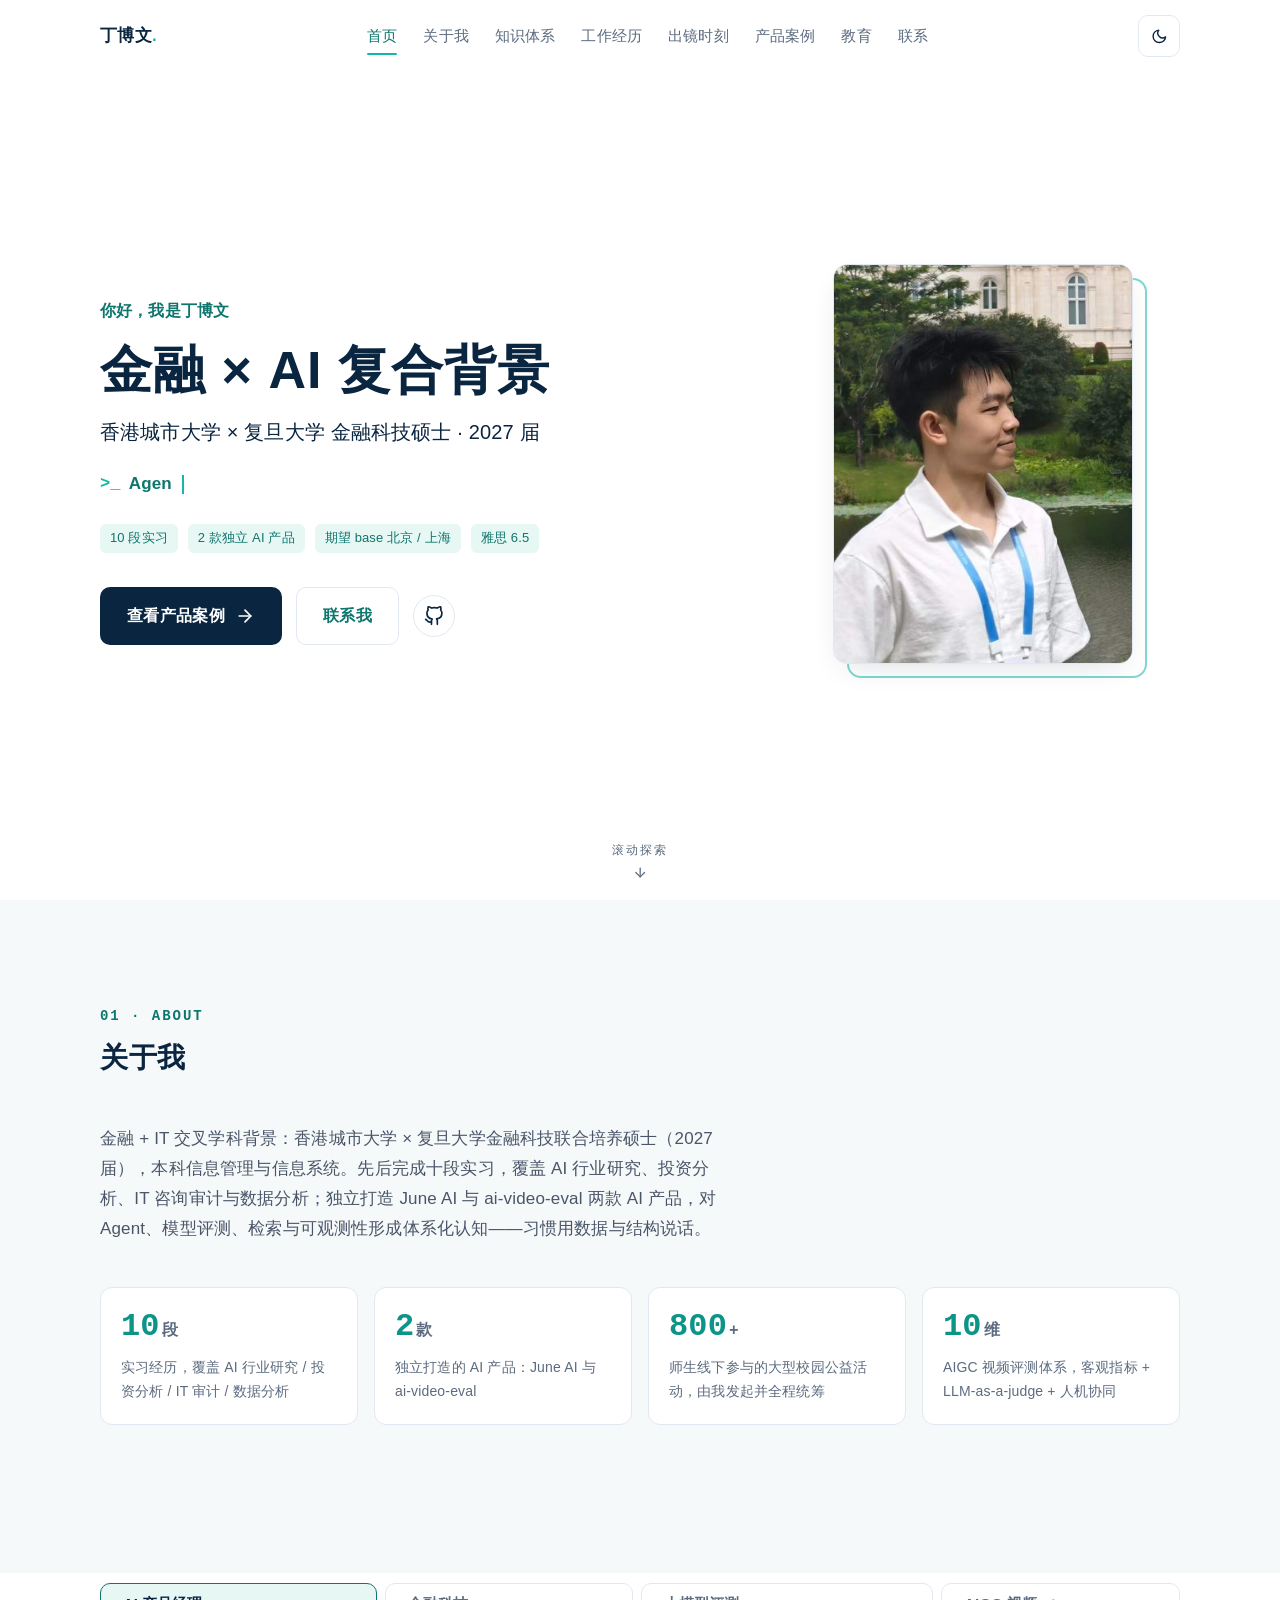
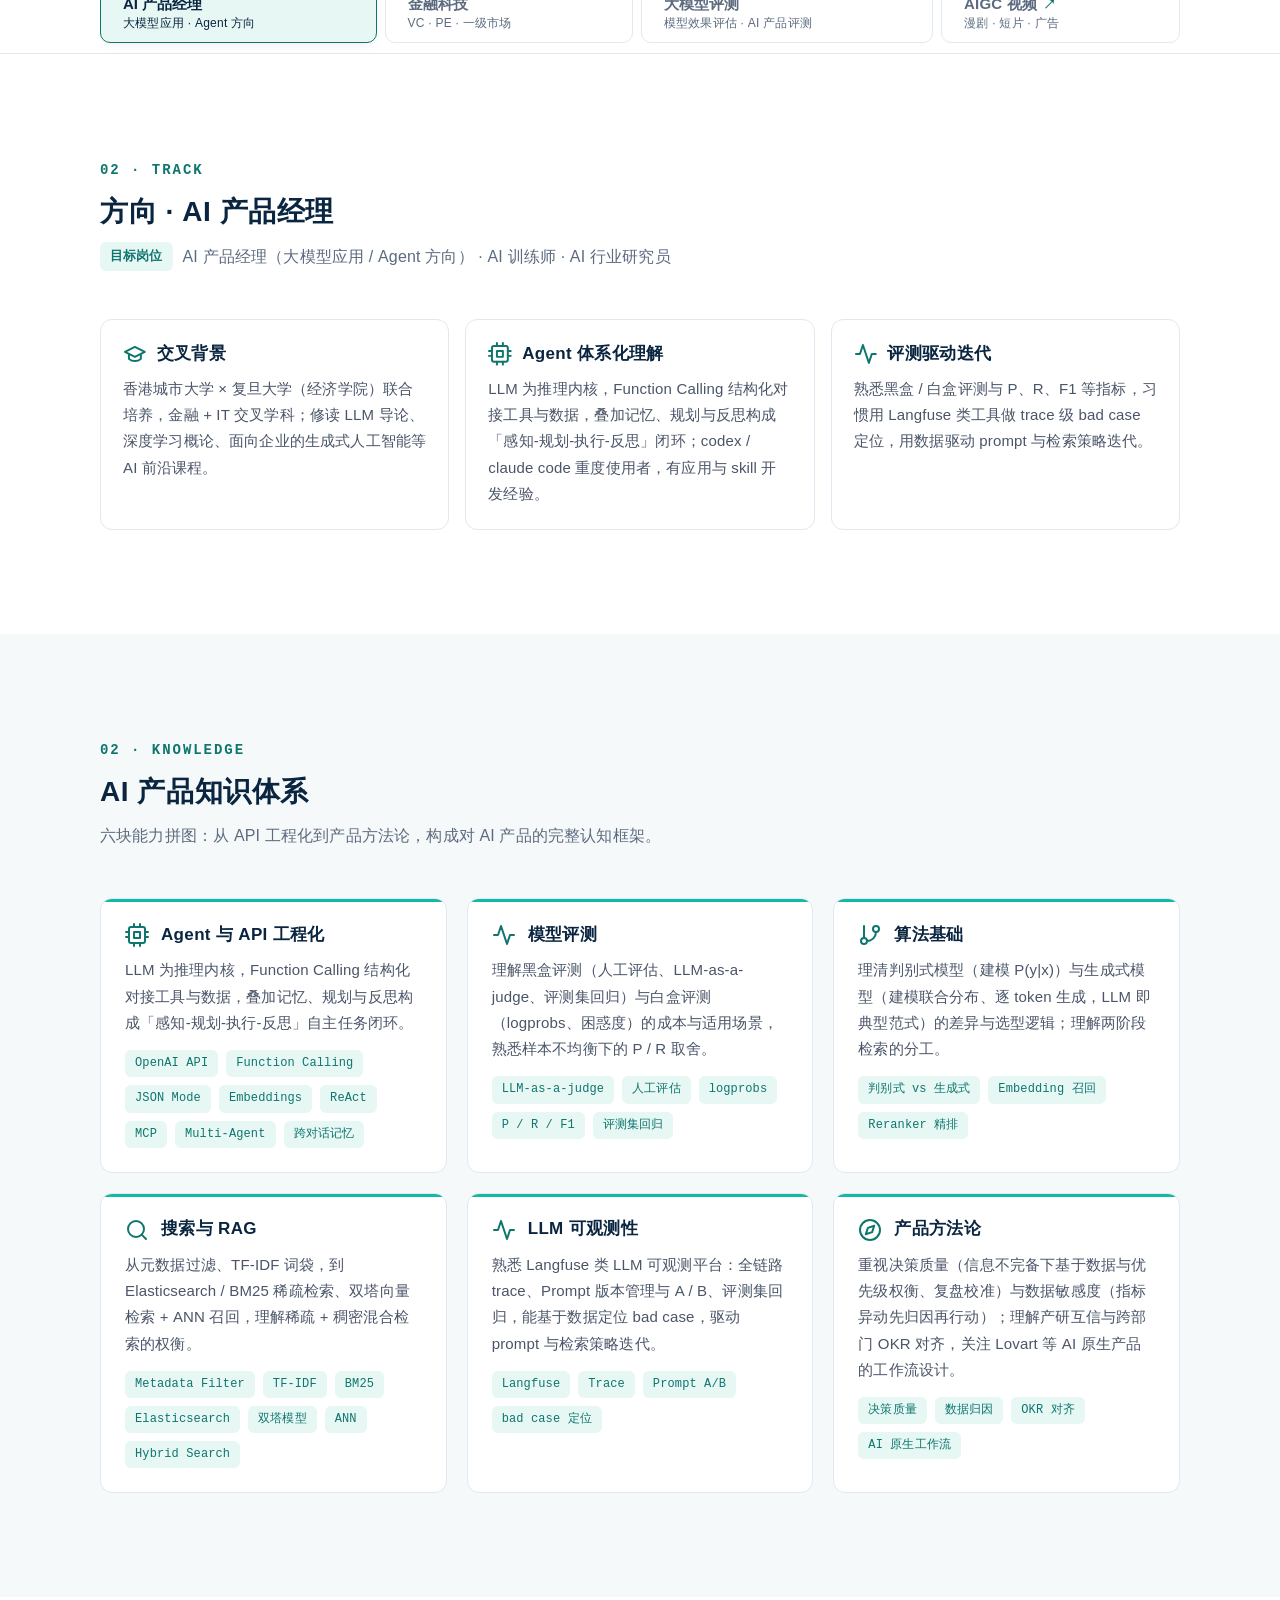
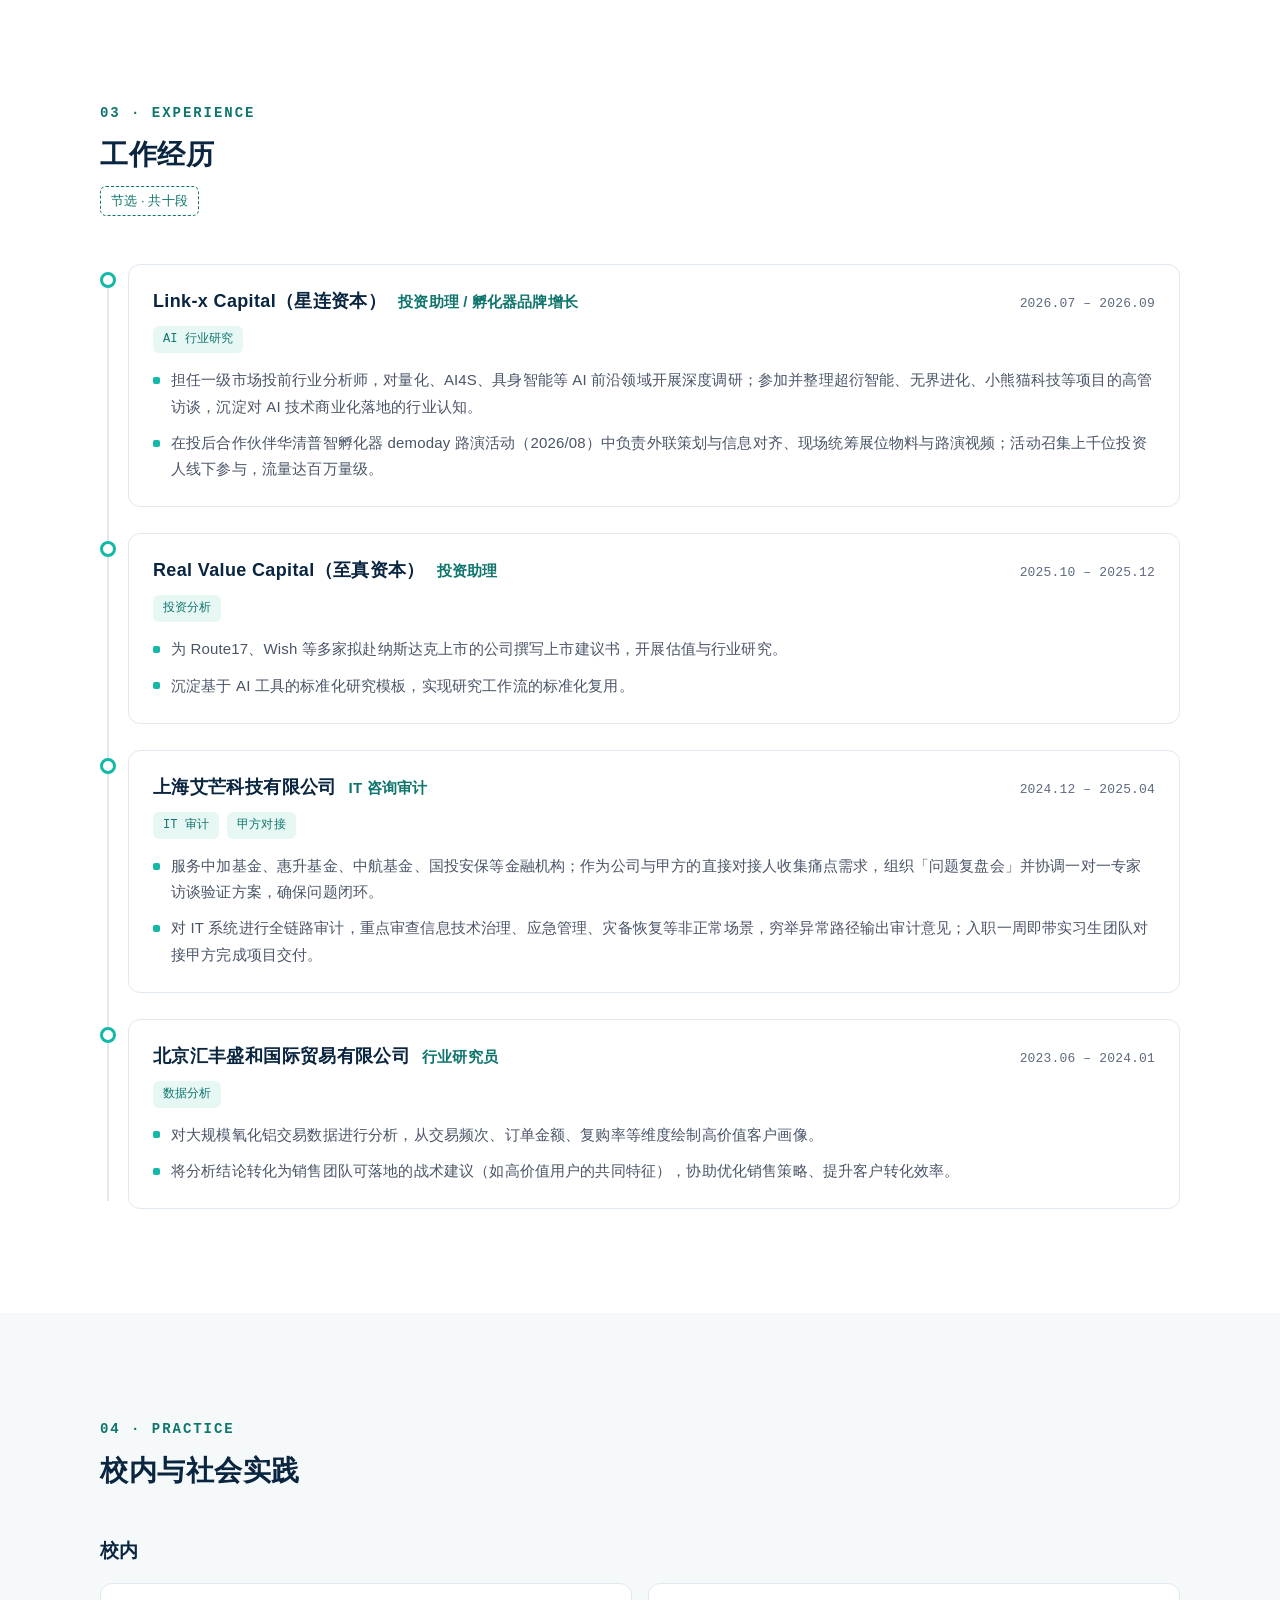
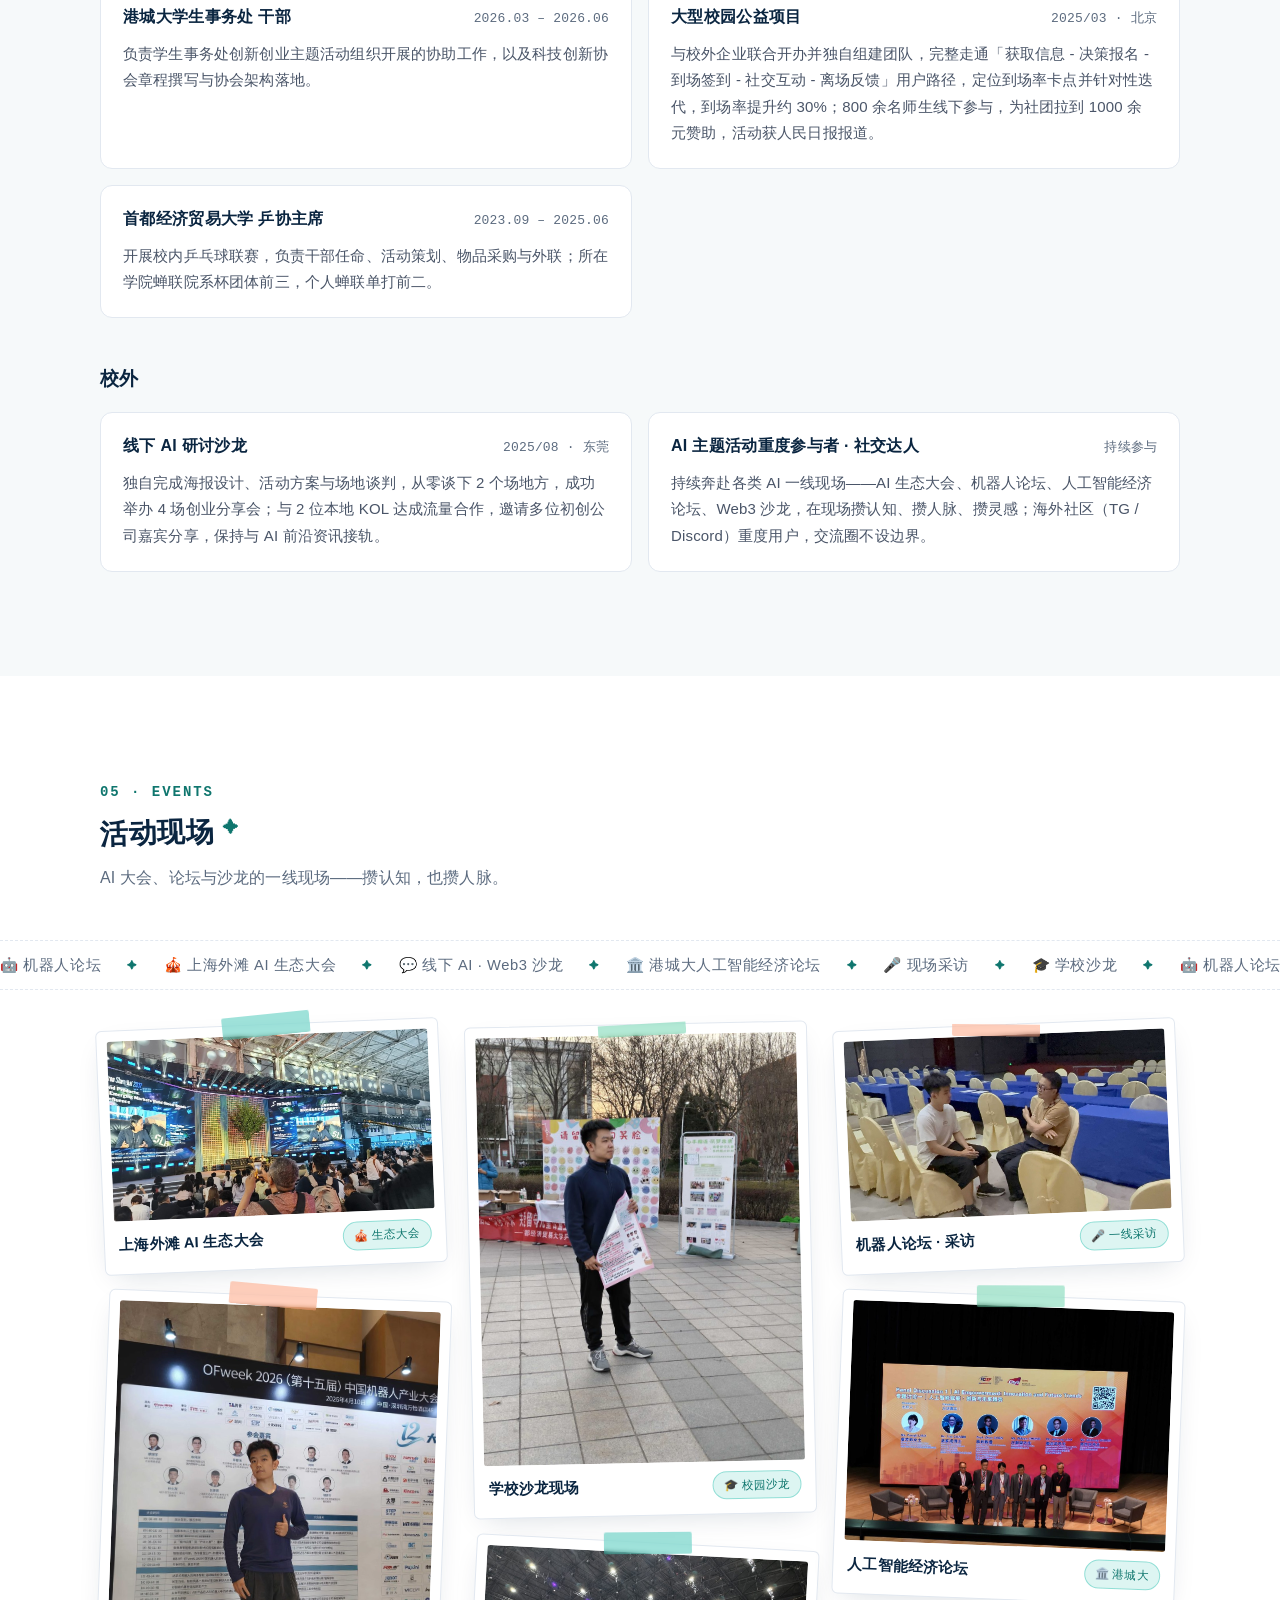
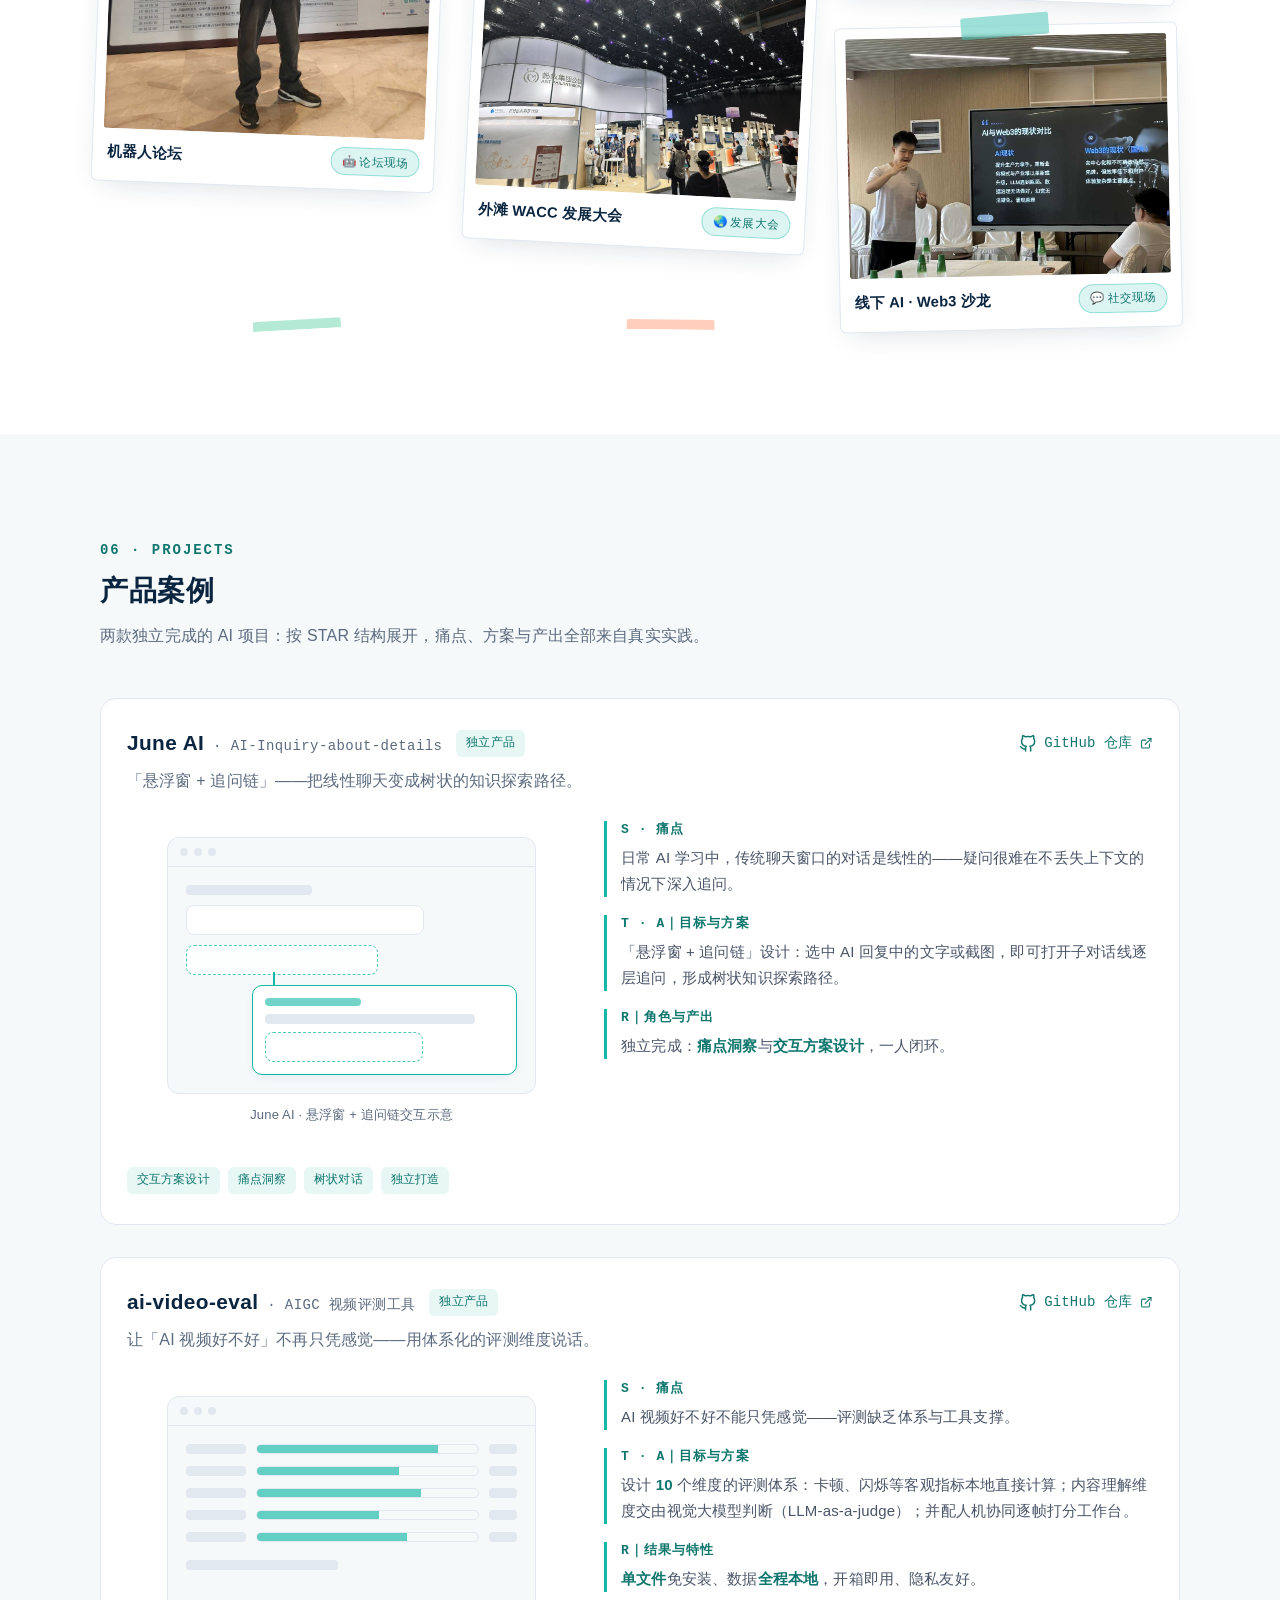
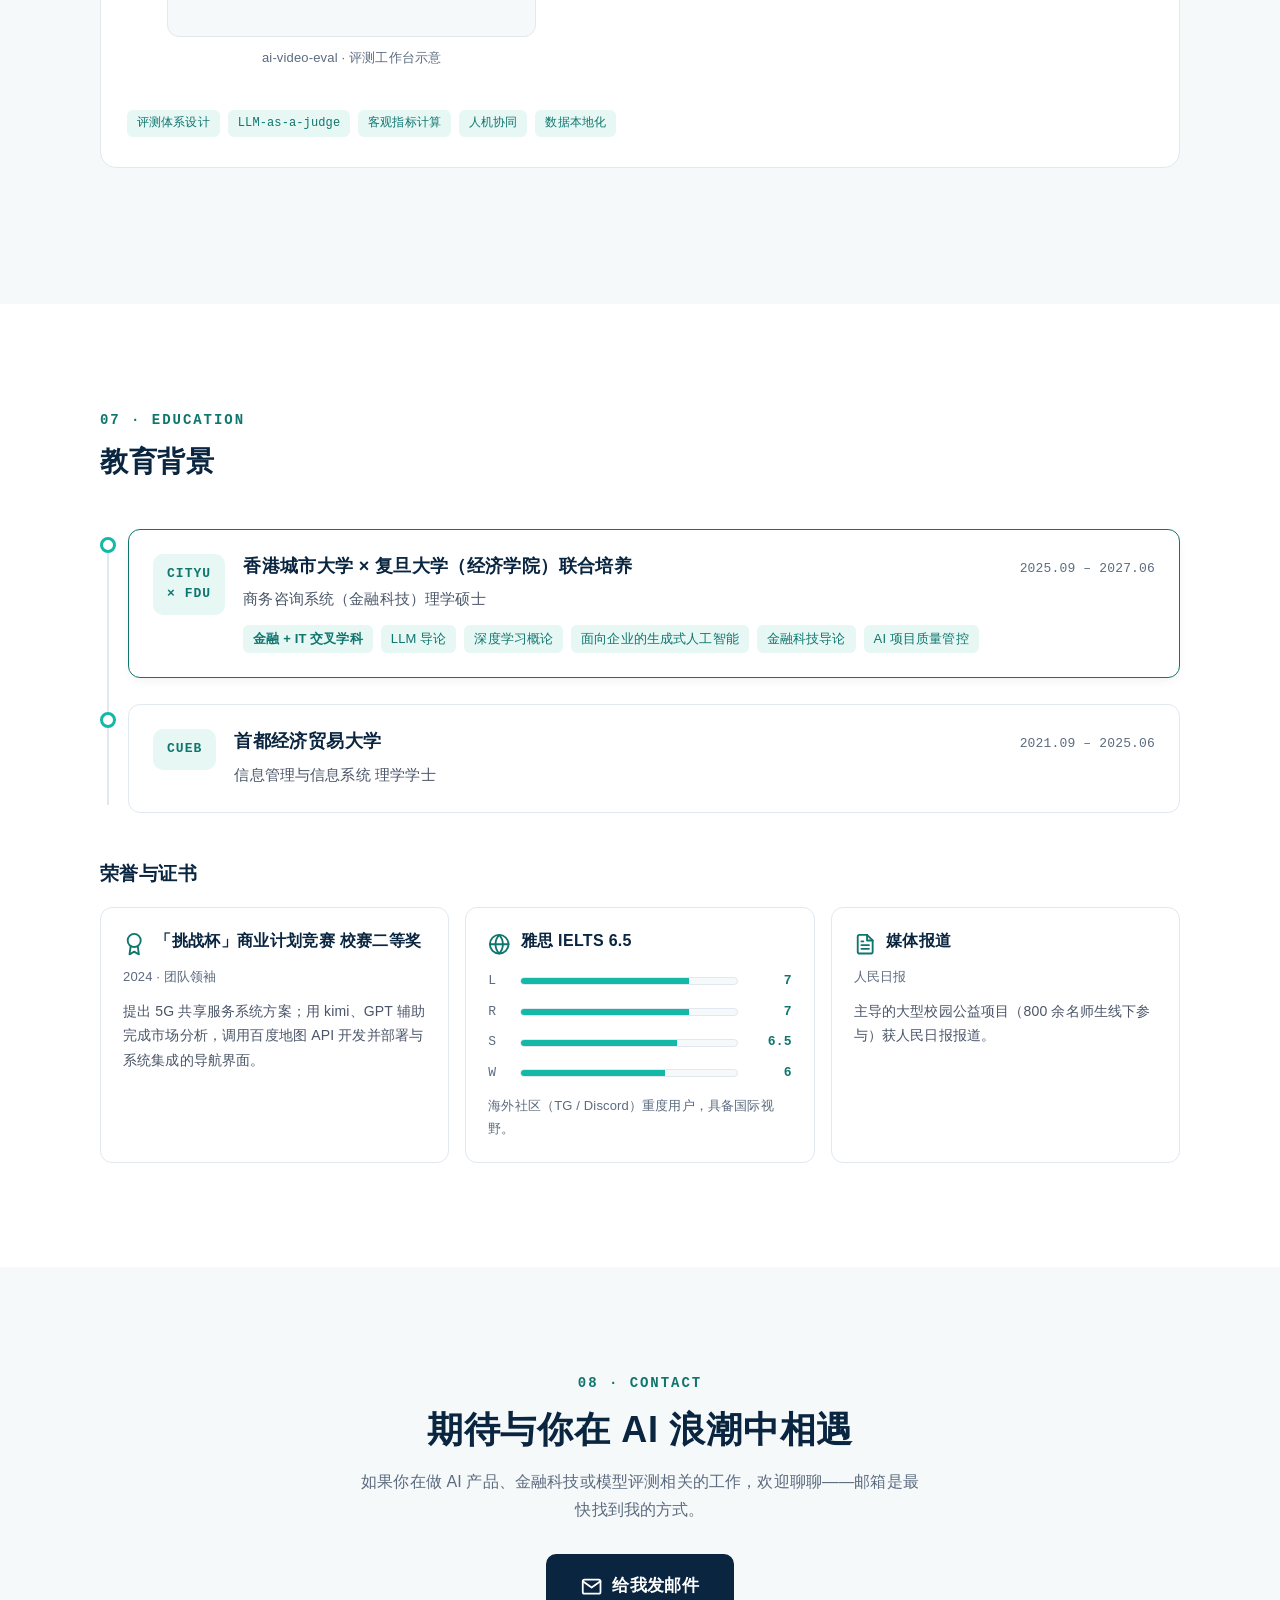
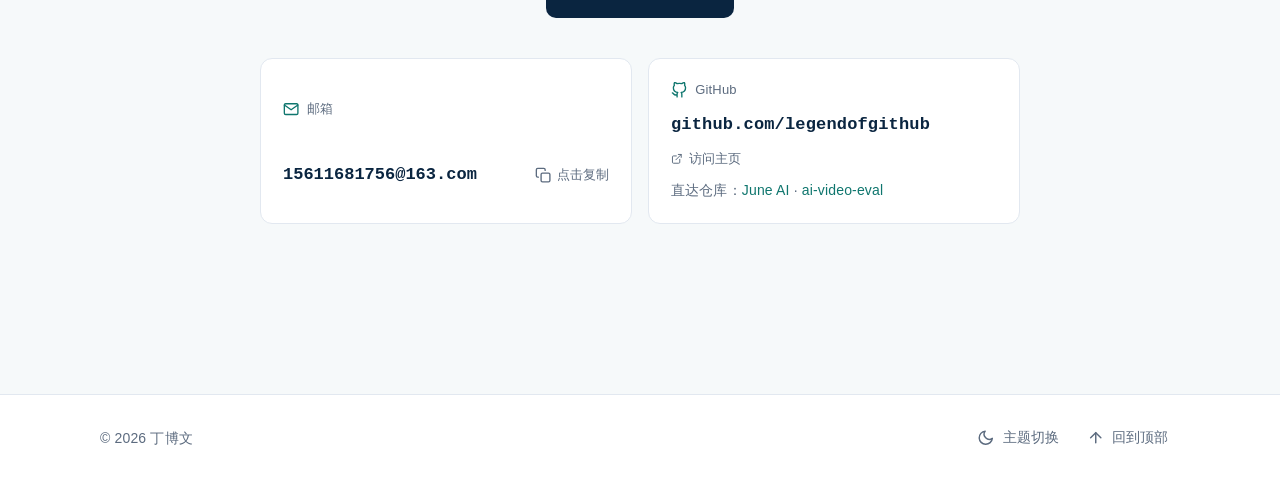
==== commit c1d95712: "feat: 顶部导航新增「出镜时刻」标签（锚点活动现场，位于工作经历与产品案例之间）" ====
--- a/index.html
+++ b/index.html
@@ -92,6 +92,7 @@
         <li><a class="nav-link" href="#about">关于我</a></li>
         <li><a class="nav-link" href="#pm-knowledge" data-sec="knowledge">知识体系</a></li>
         <li><a class="nav-link" href="#pm-experience" data-sec="experience">工作经历</a></li>
+        <li><a class="nav-link" href="#events">出镜时刻</a></li>
         <li><a class="nav-link" href="#projects">产品案例</a></li>
         <li><a class="nav-link" href="#education">教育</a></li>
         <li><a class="nav-link" href="#contact">联系</a></li>
@@ -117,6 +118,7 @@
       <li><a class="nav-link" href="#about">关于我</a></li>
       <li><a class="nav-link" href="#pm-knowledge" data-sec="knowledge">知识体系</a></li>
       <li><a class="nav-link" href="#pm-experience" data-sec="experience">工作经历</a></li>
+        <li><a class="nav-link" href="#events">出镜时刻</a></li>
       <li><a class="nav-link" href="#projects">产品案例</a></li>
       <li><a class="nav-link" href="#education">教育</a></li>
       <li><a class="nav-link" href="#contact">联系</a></li>
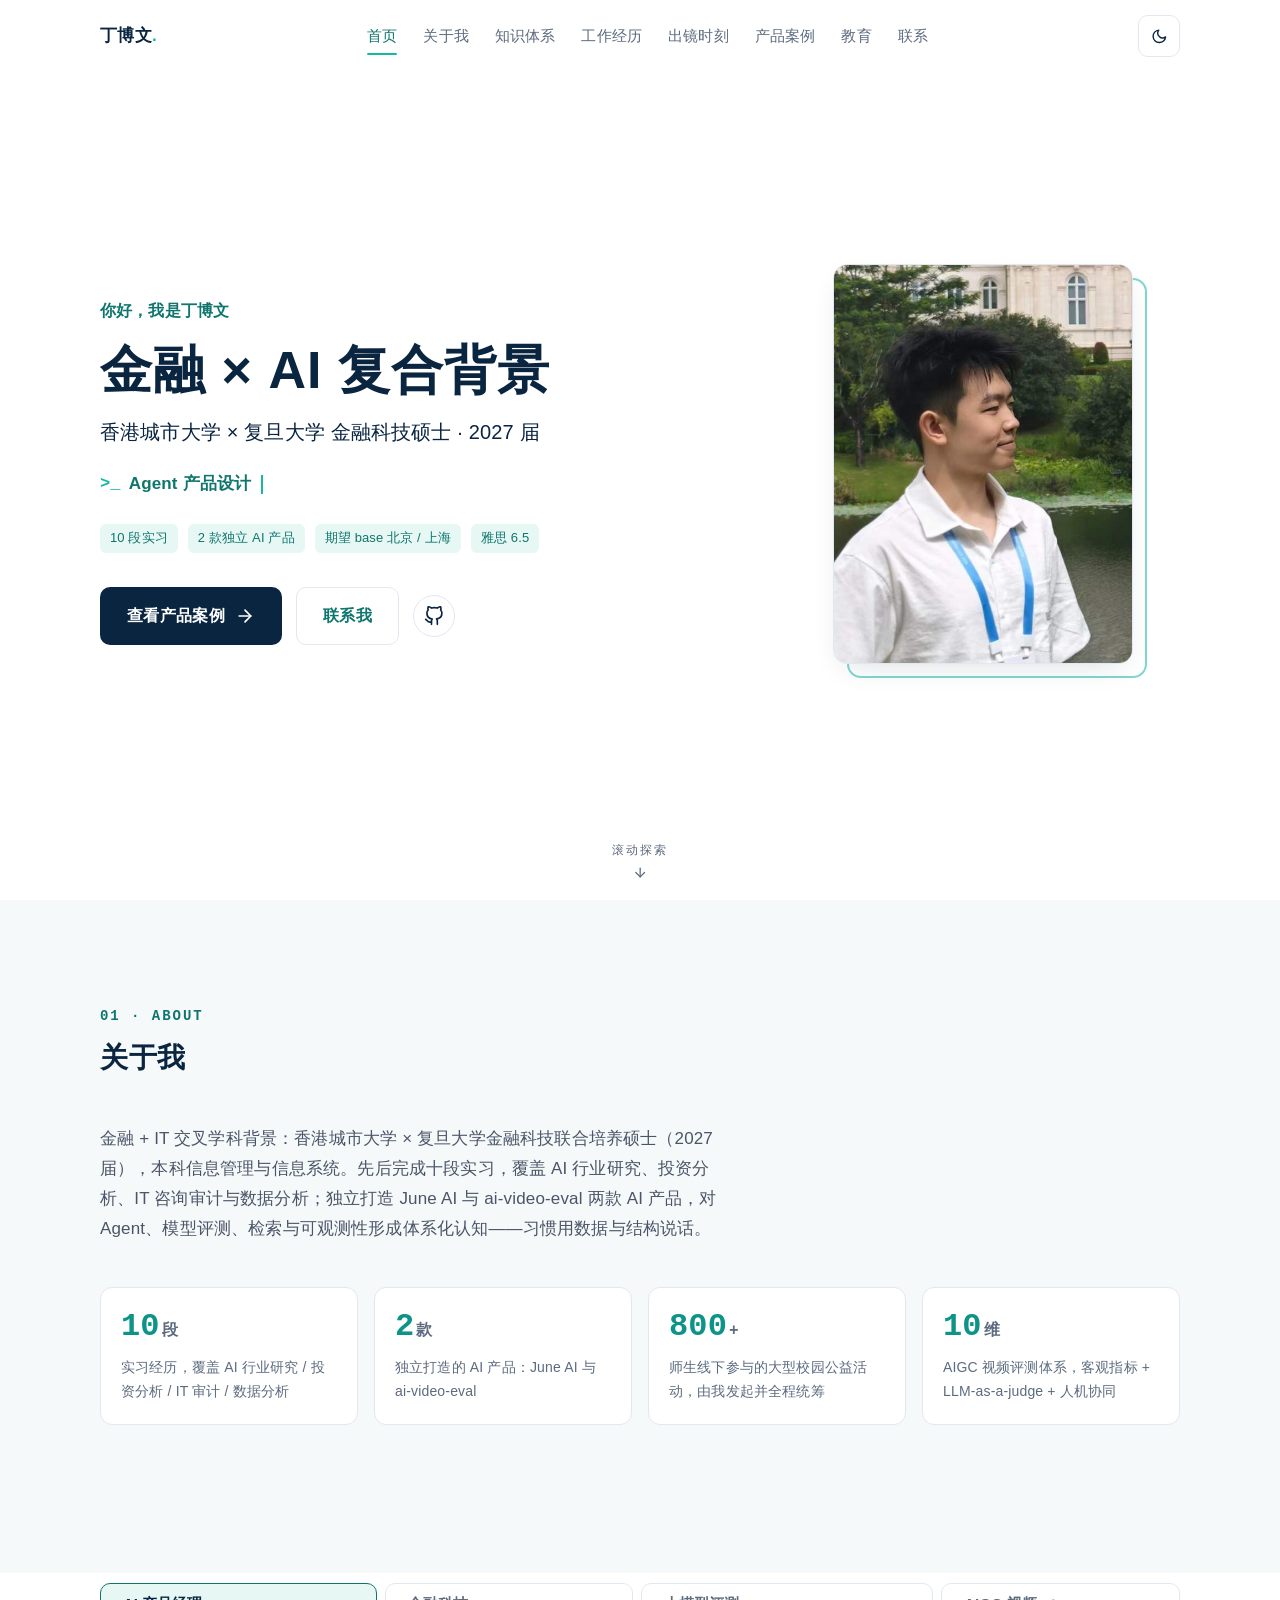
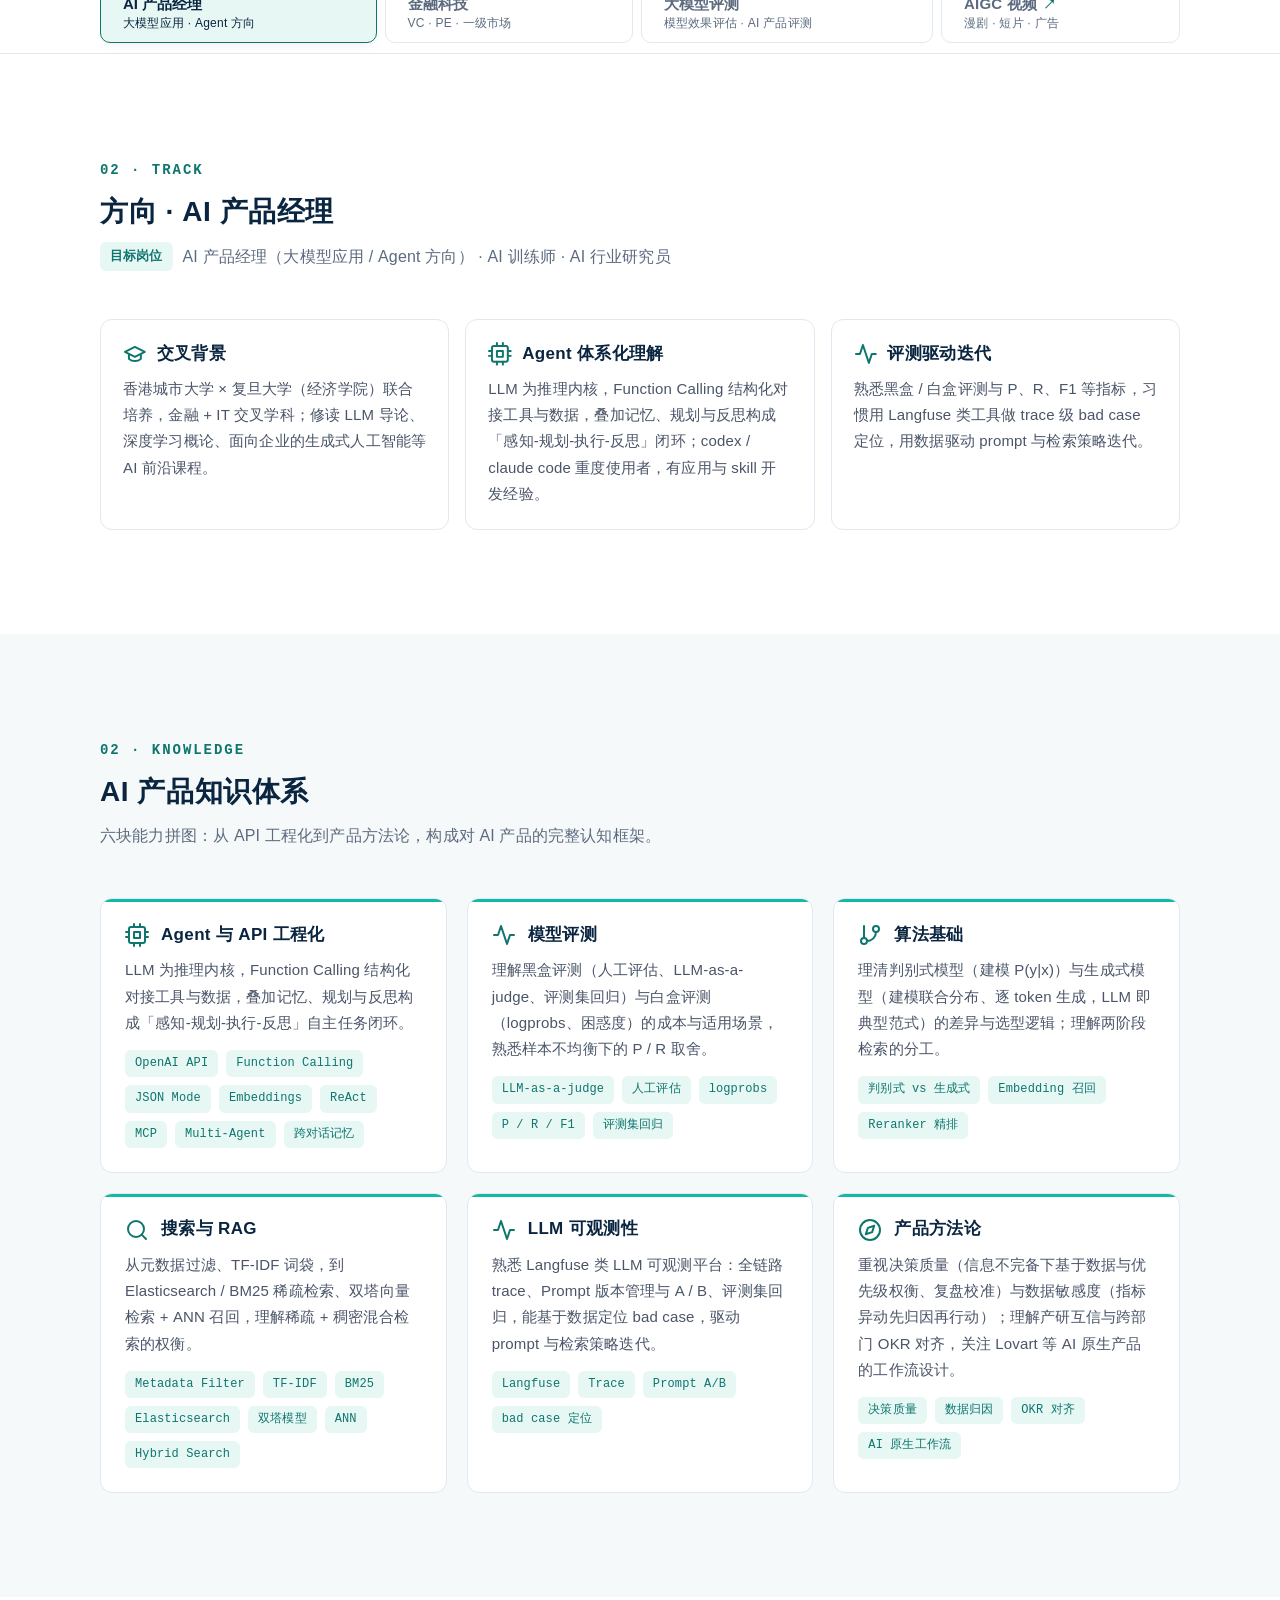
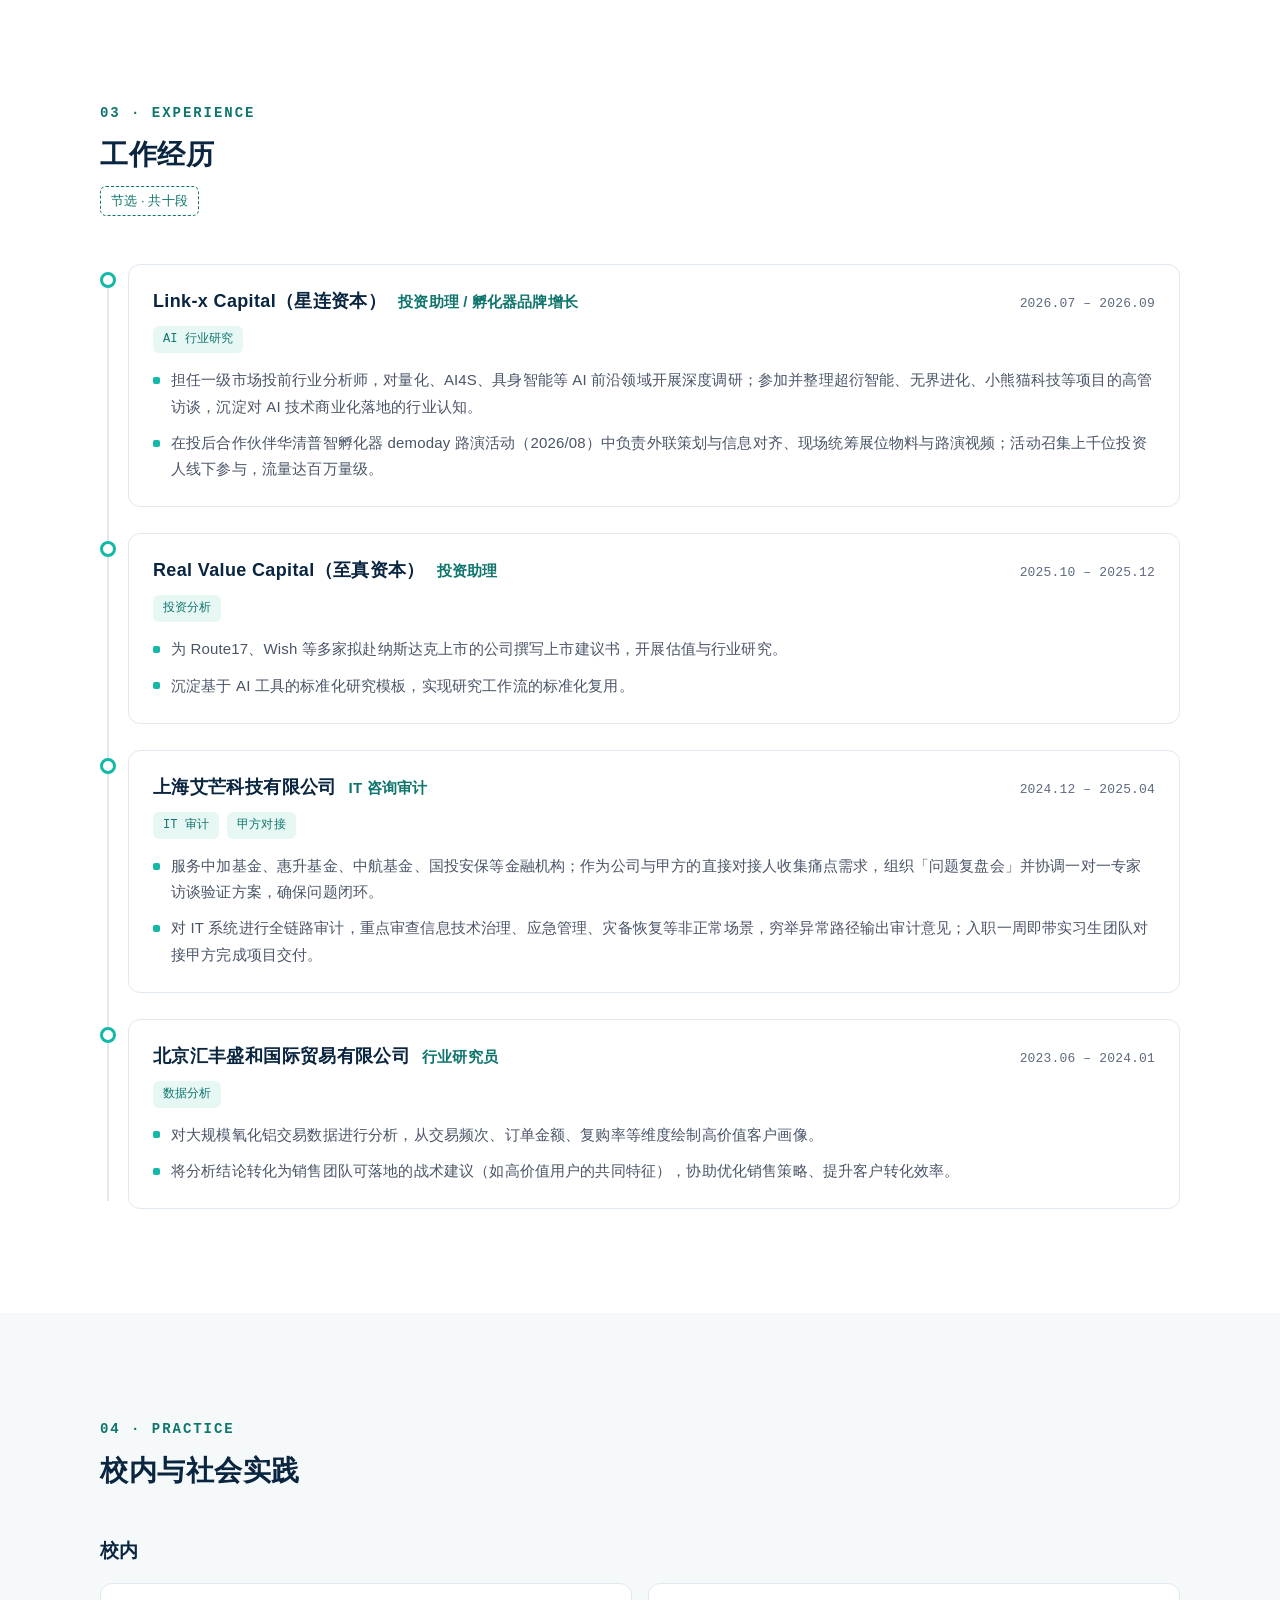
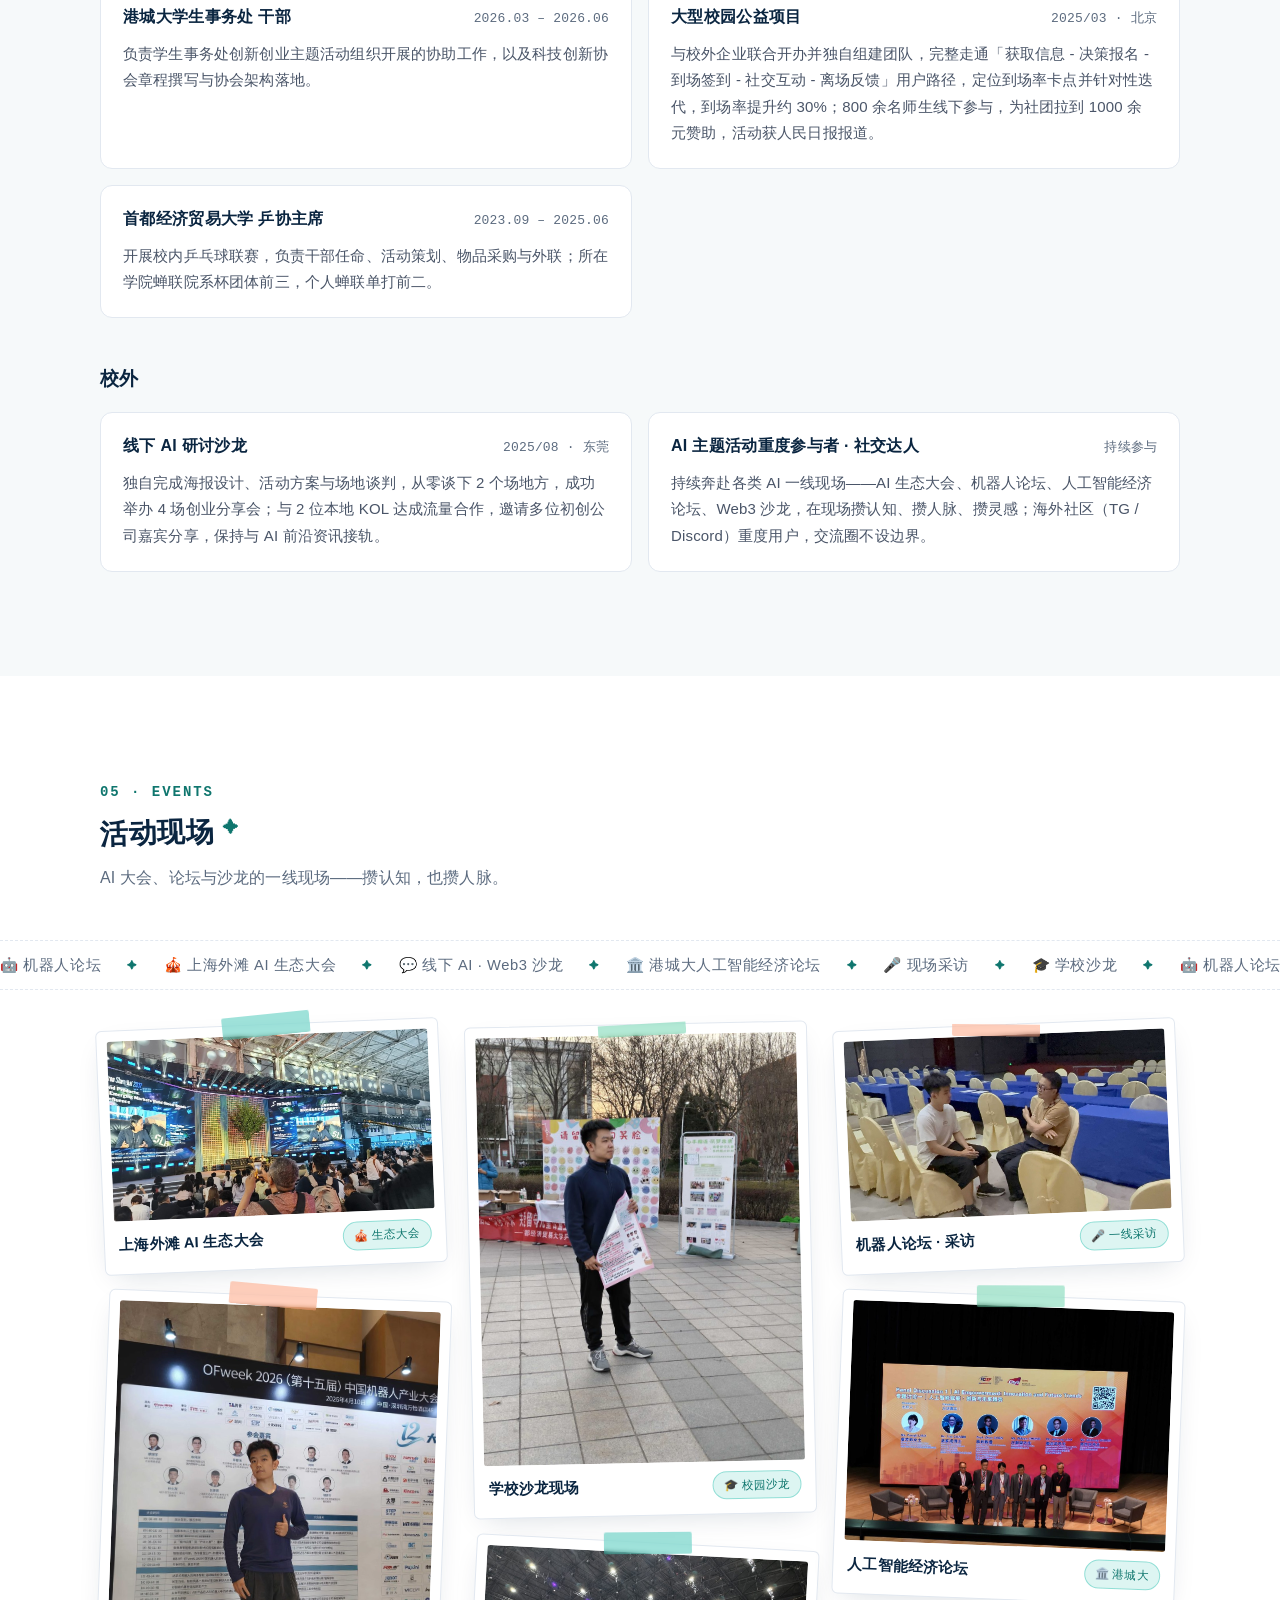
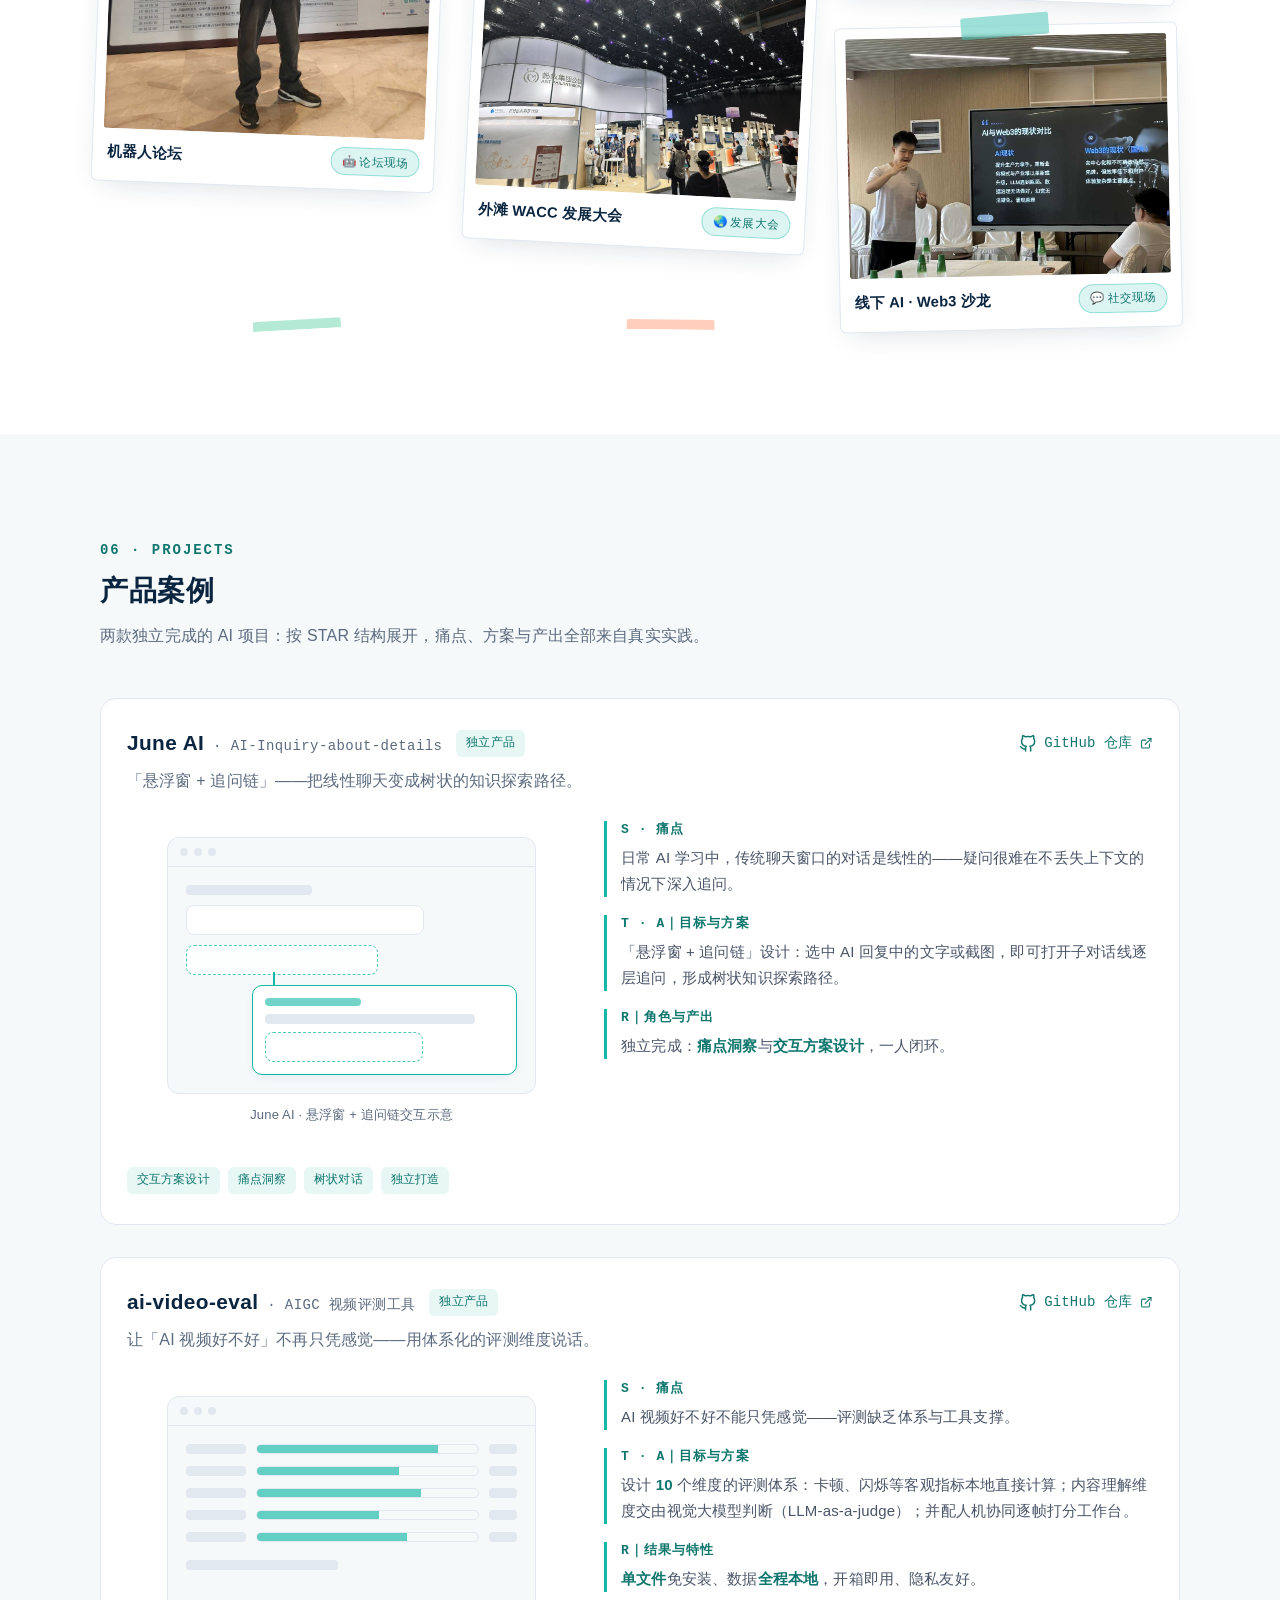
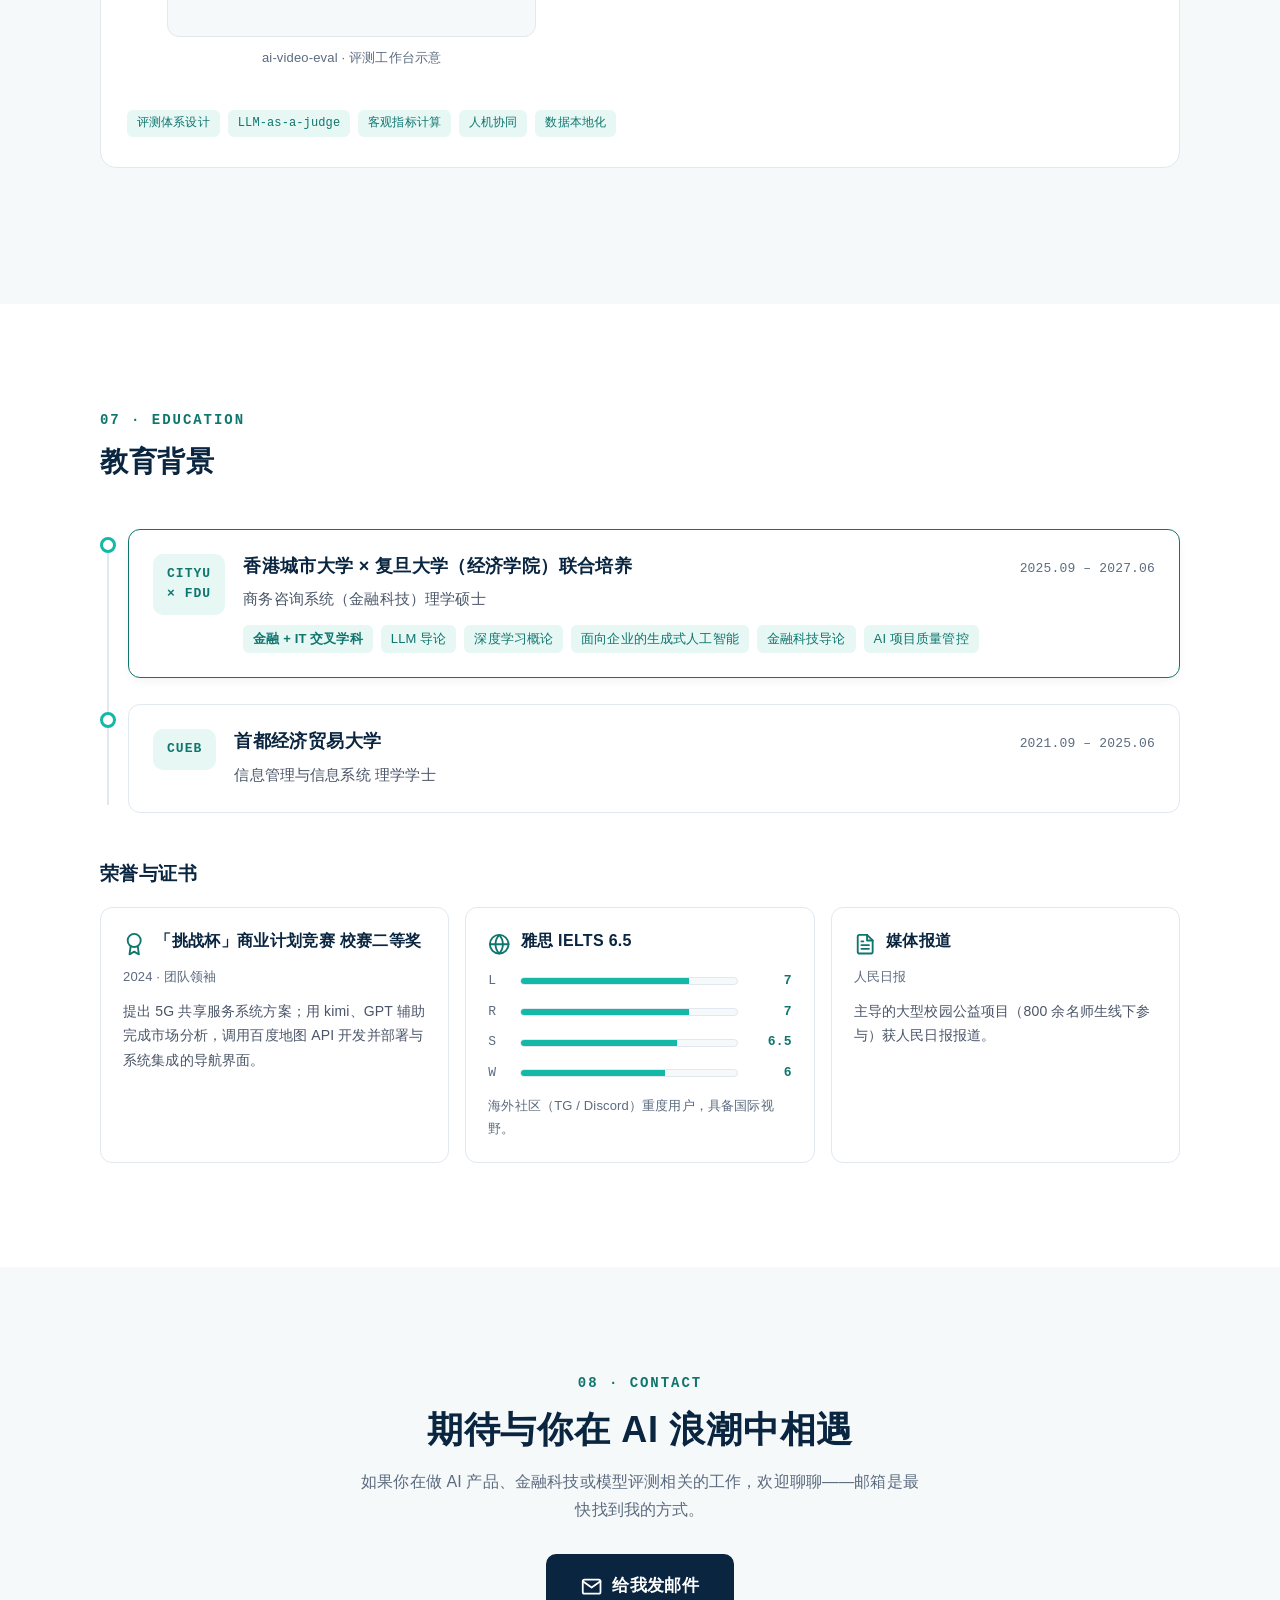
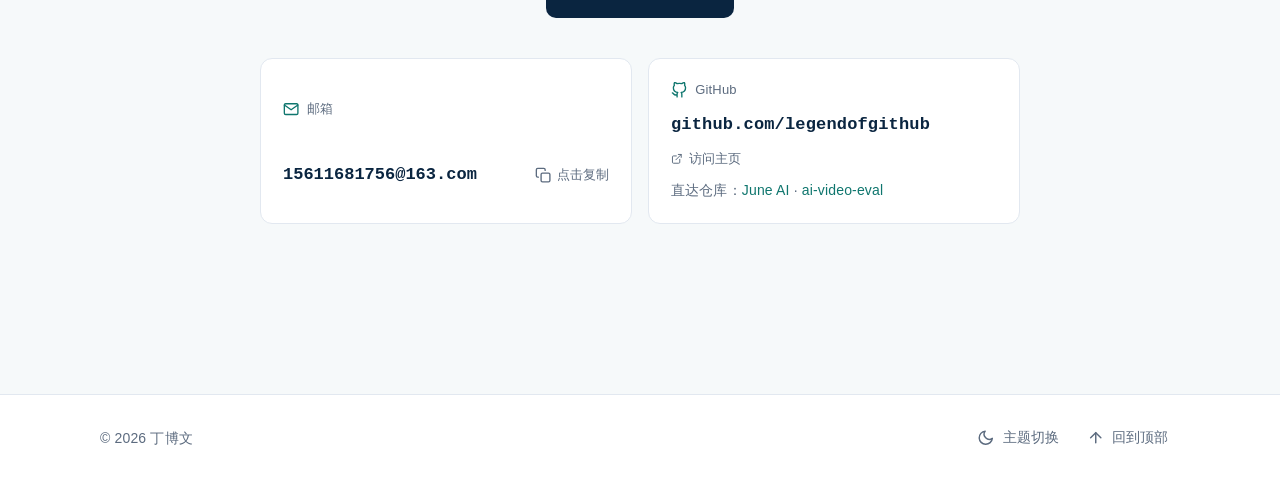
==== commit 43412ac4: "feat: 页面底部联系区去除「目标岗位及后续文字」（HTML 初值 + 三板块 quick 联动配置同步精简）" ====
--- a/index.html
+++ b/index.html
@@ -1190,7 +1190,7 @@
         </div>
 
         <p class="quick-facts reveal" id="quick-facts">
-          期望 base：北京 / 上海&nbsp;&nbsp;·&nbsp;&nbsp;目标岗位：AI 产品经理（大模型应用 / Agent 方向）/ AI 训练师 / AI 行业研究员
+          期望 base：北京 / 上海
         </p>
       </div>
     </section>
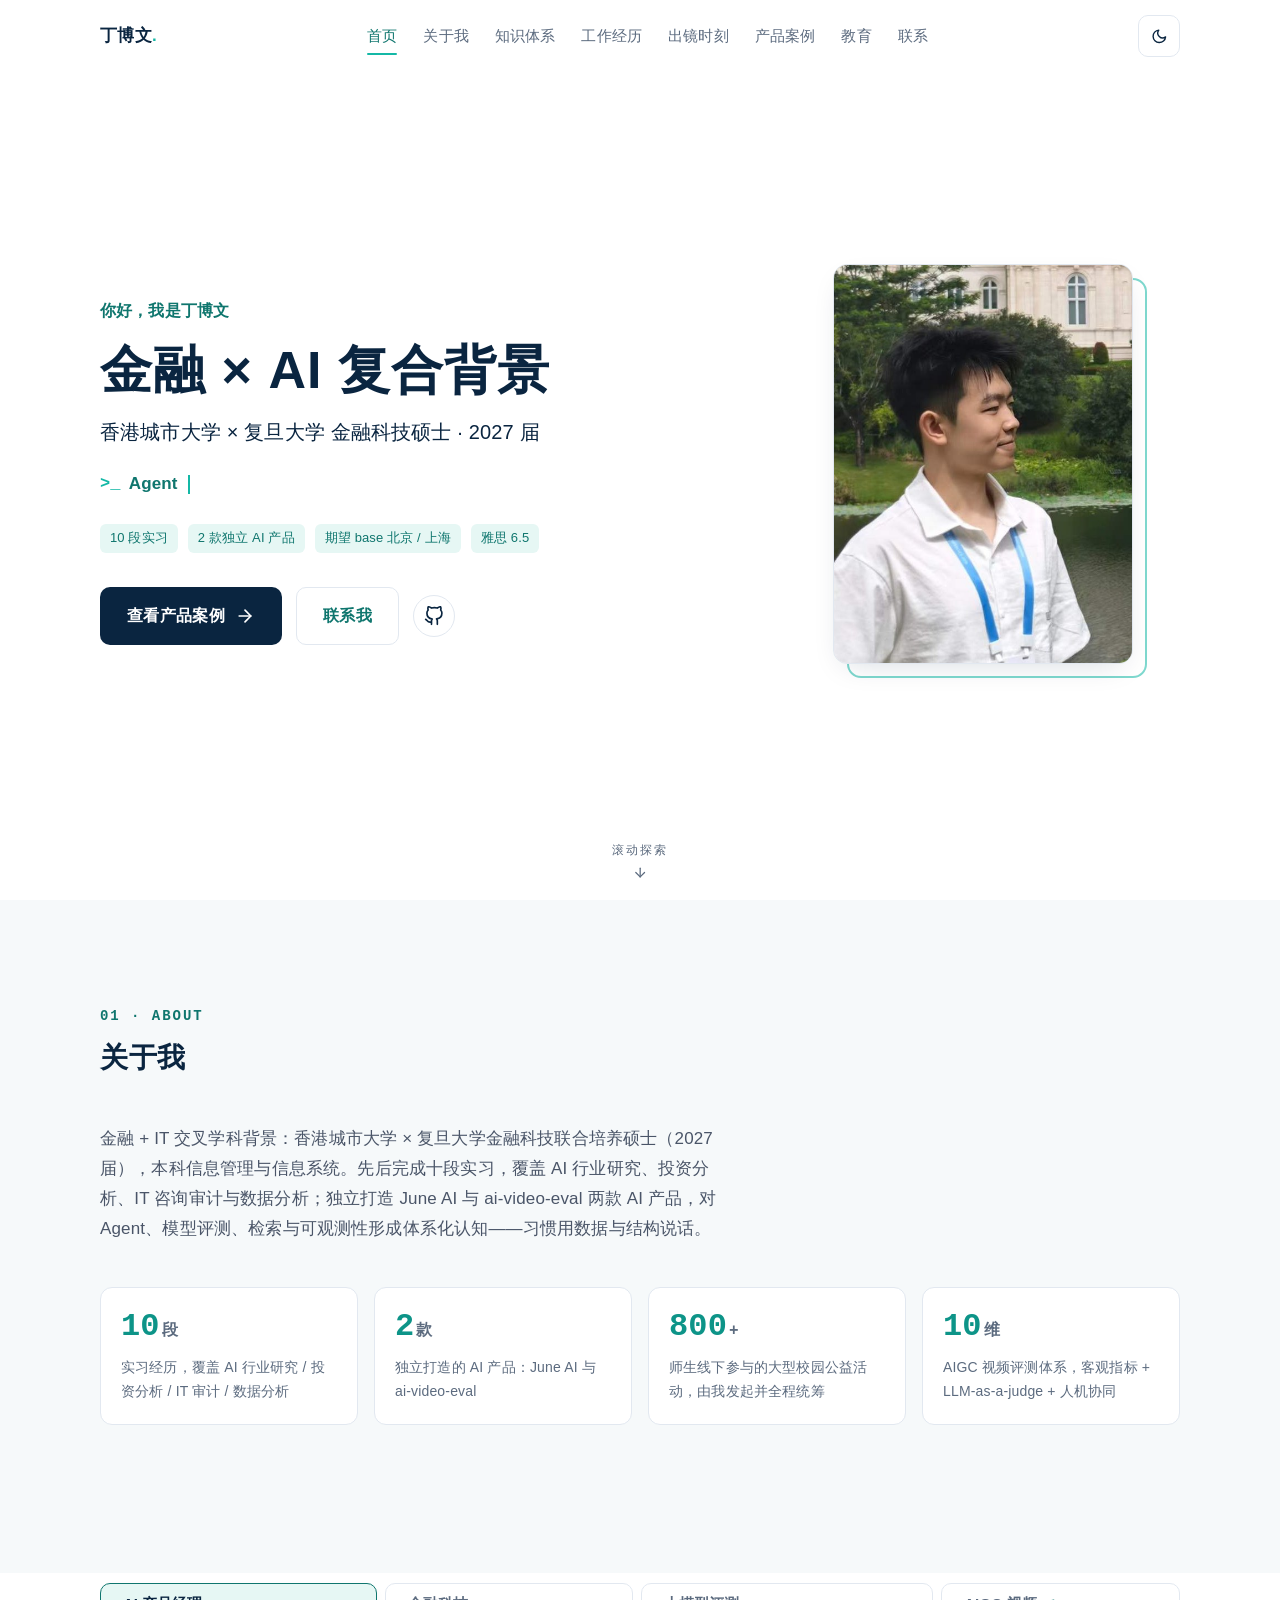
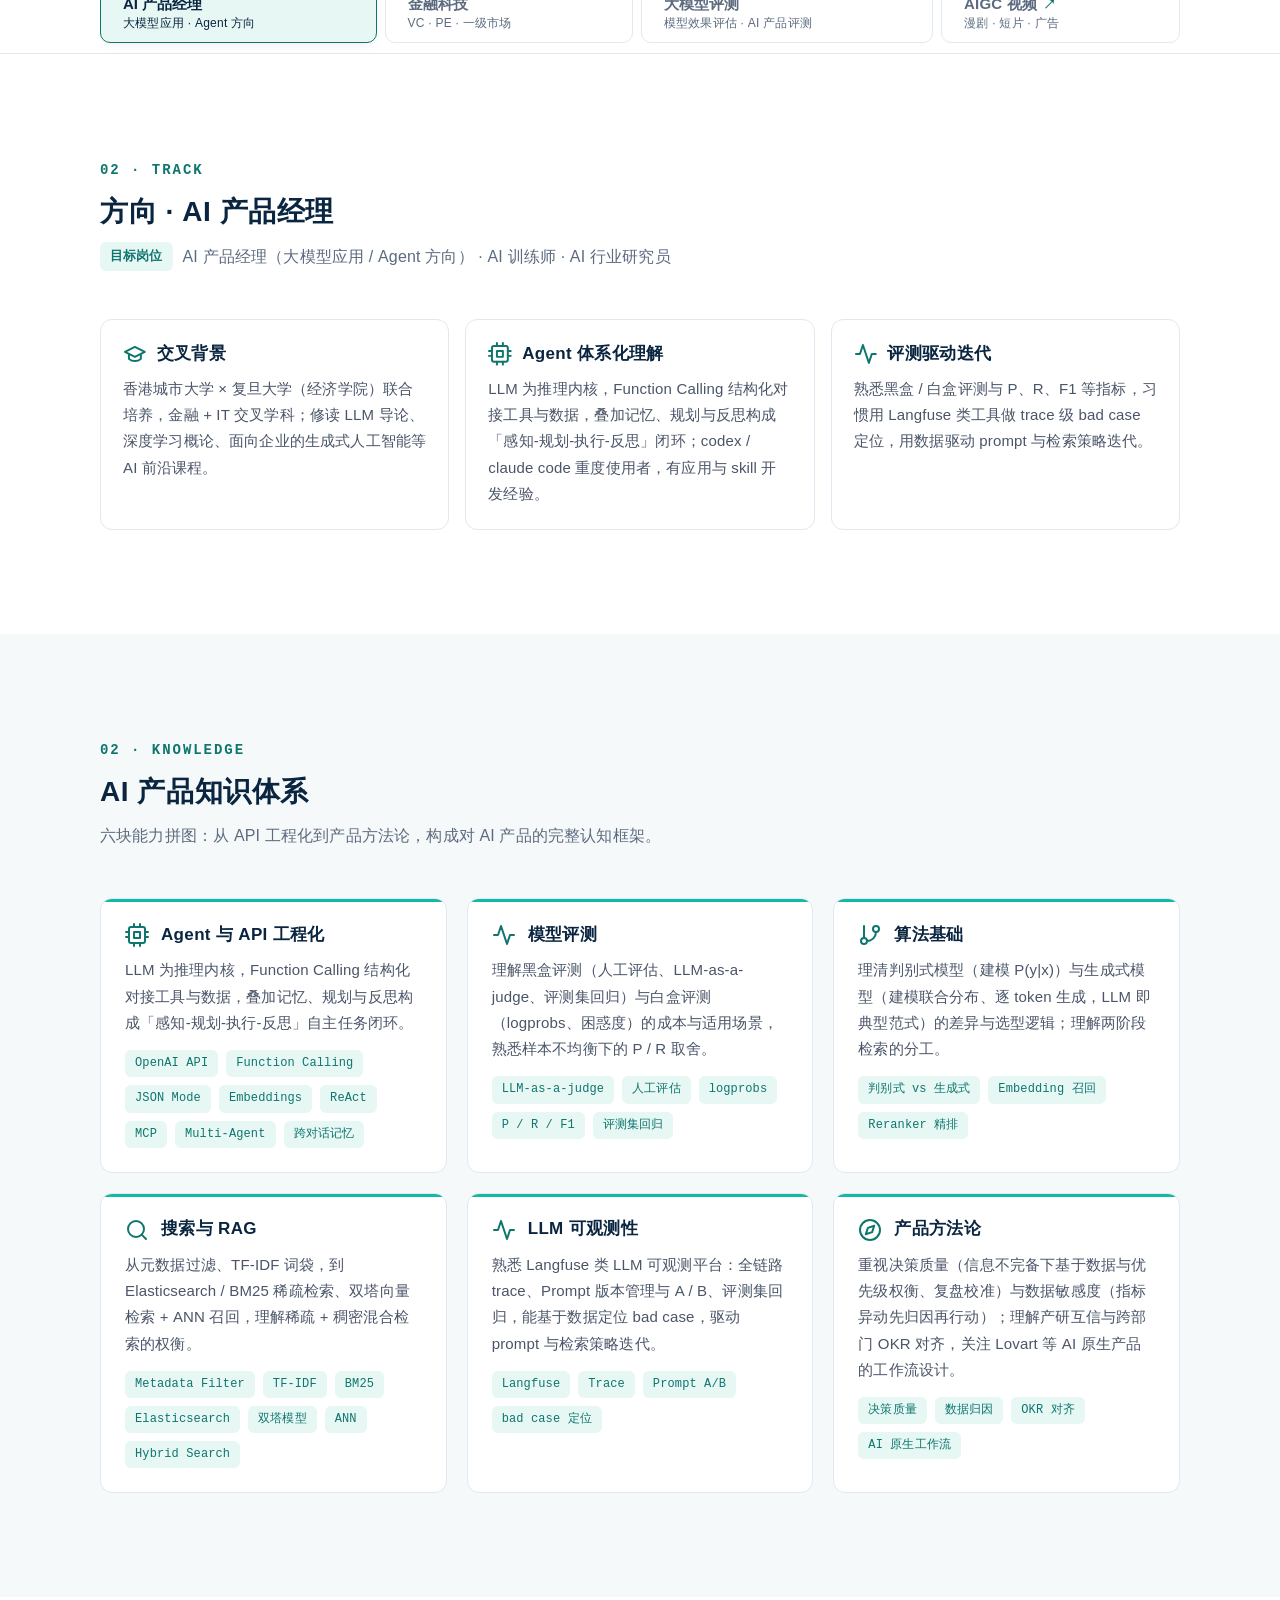
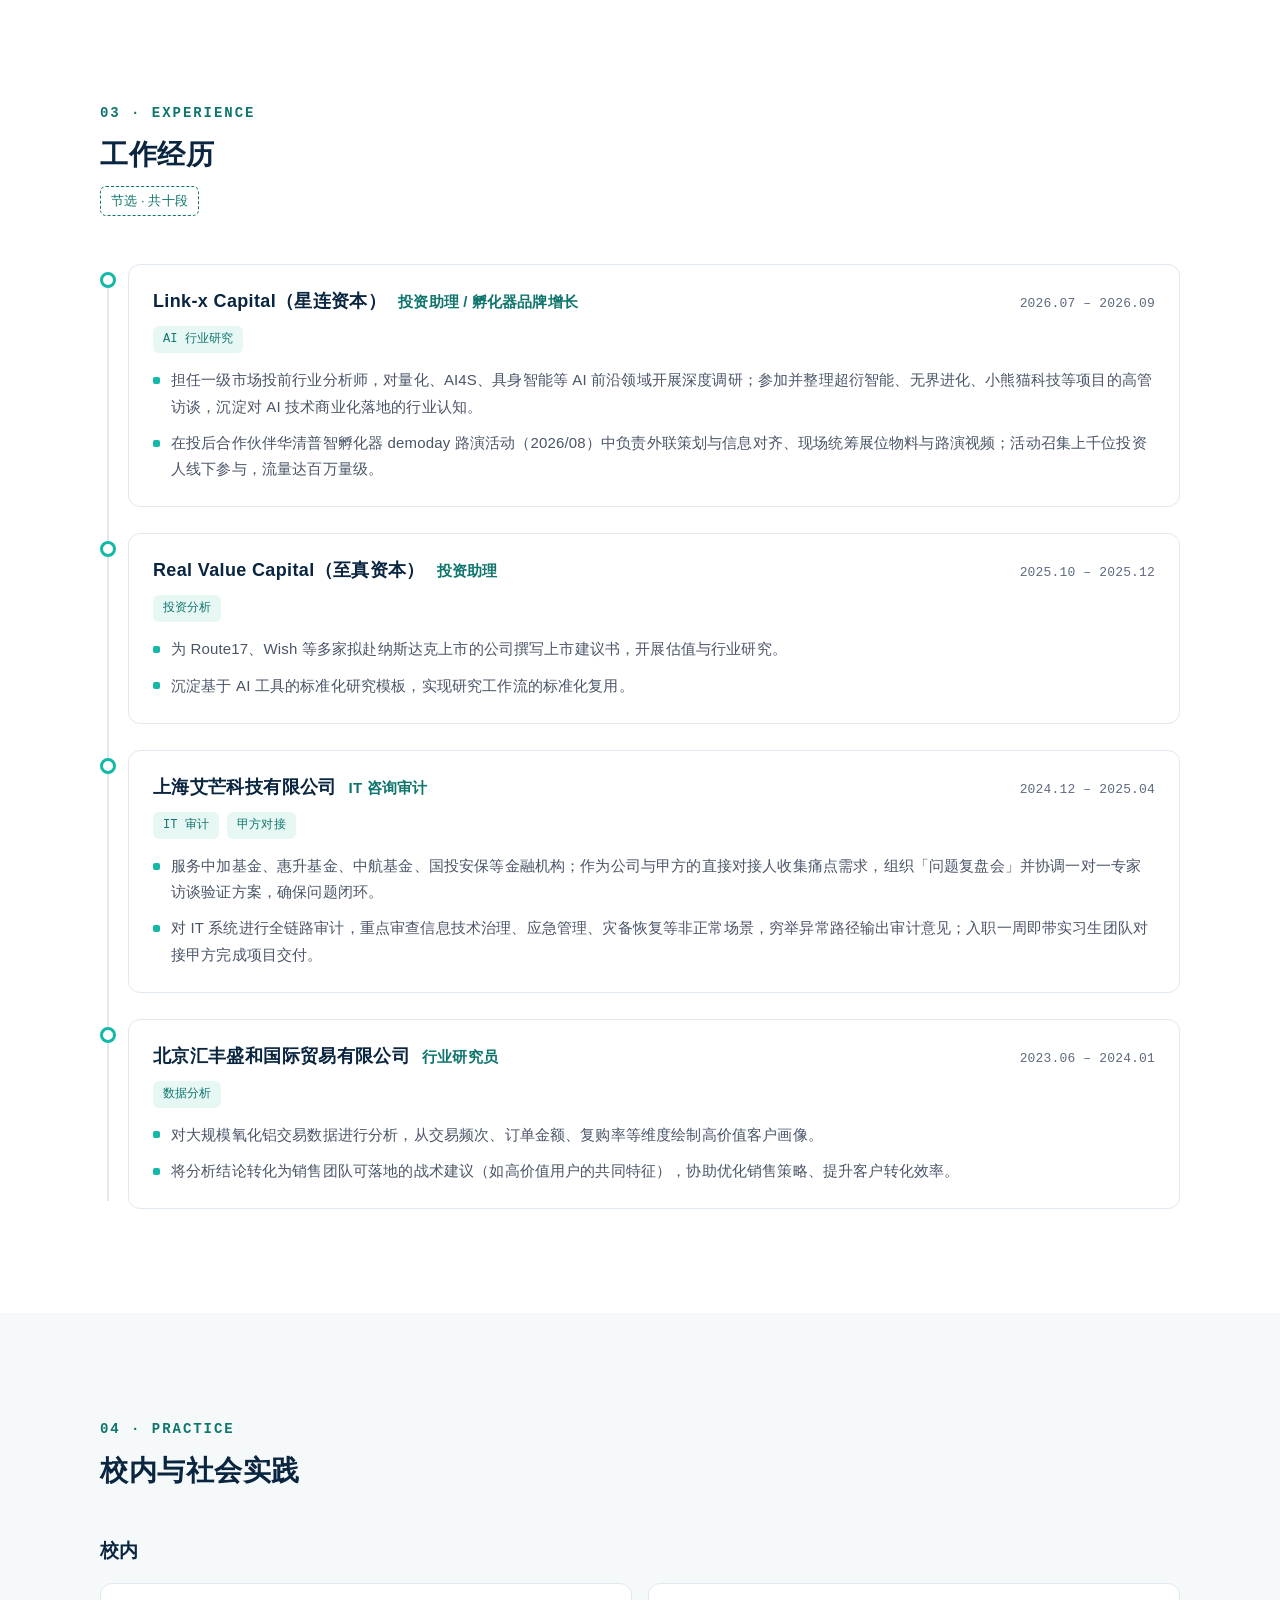
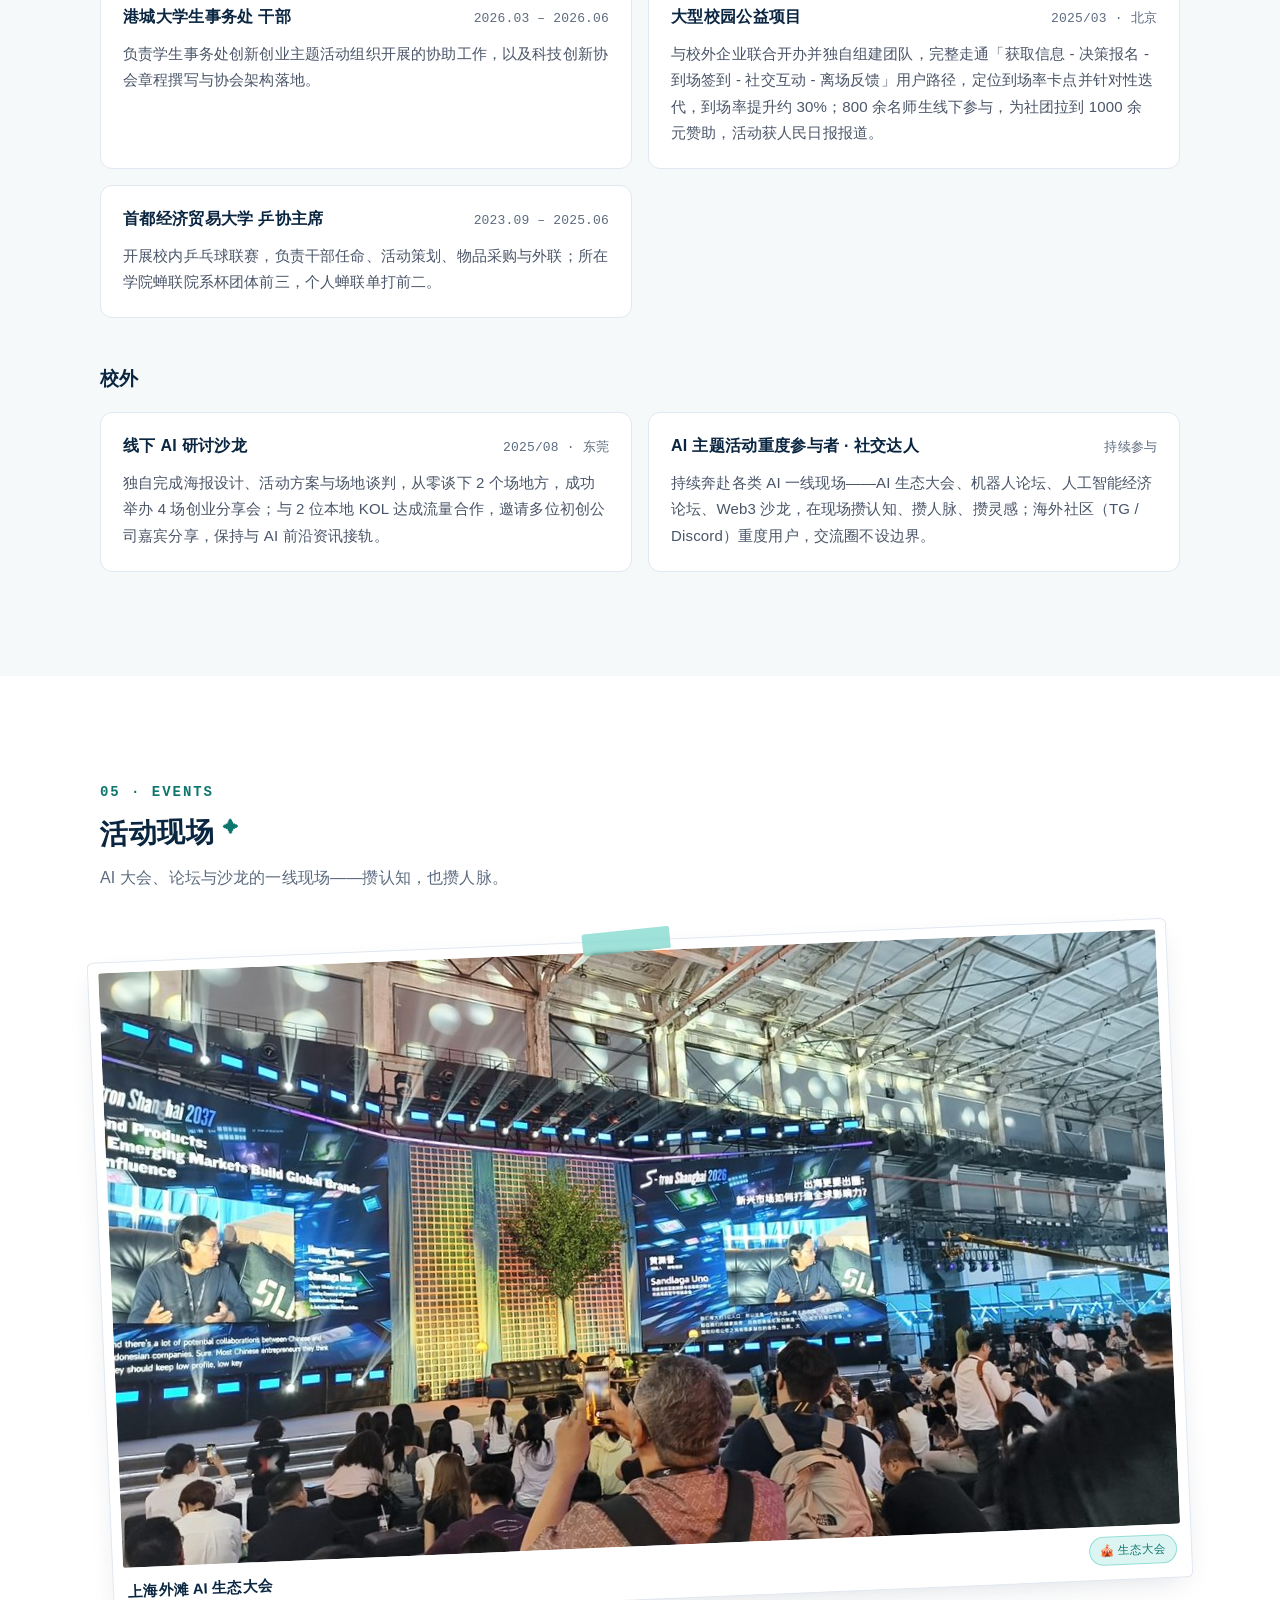
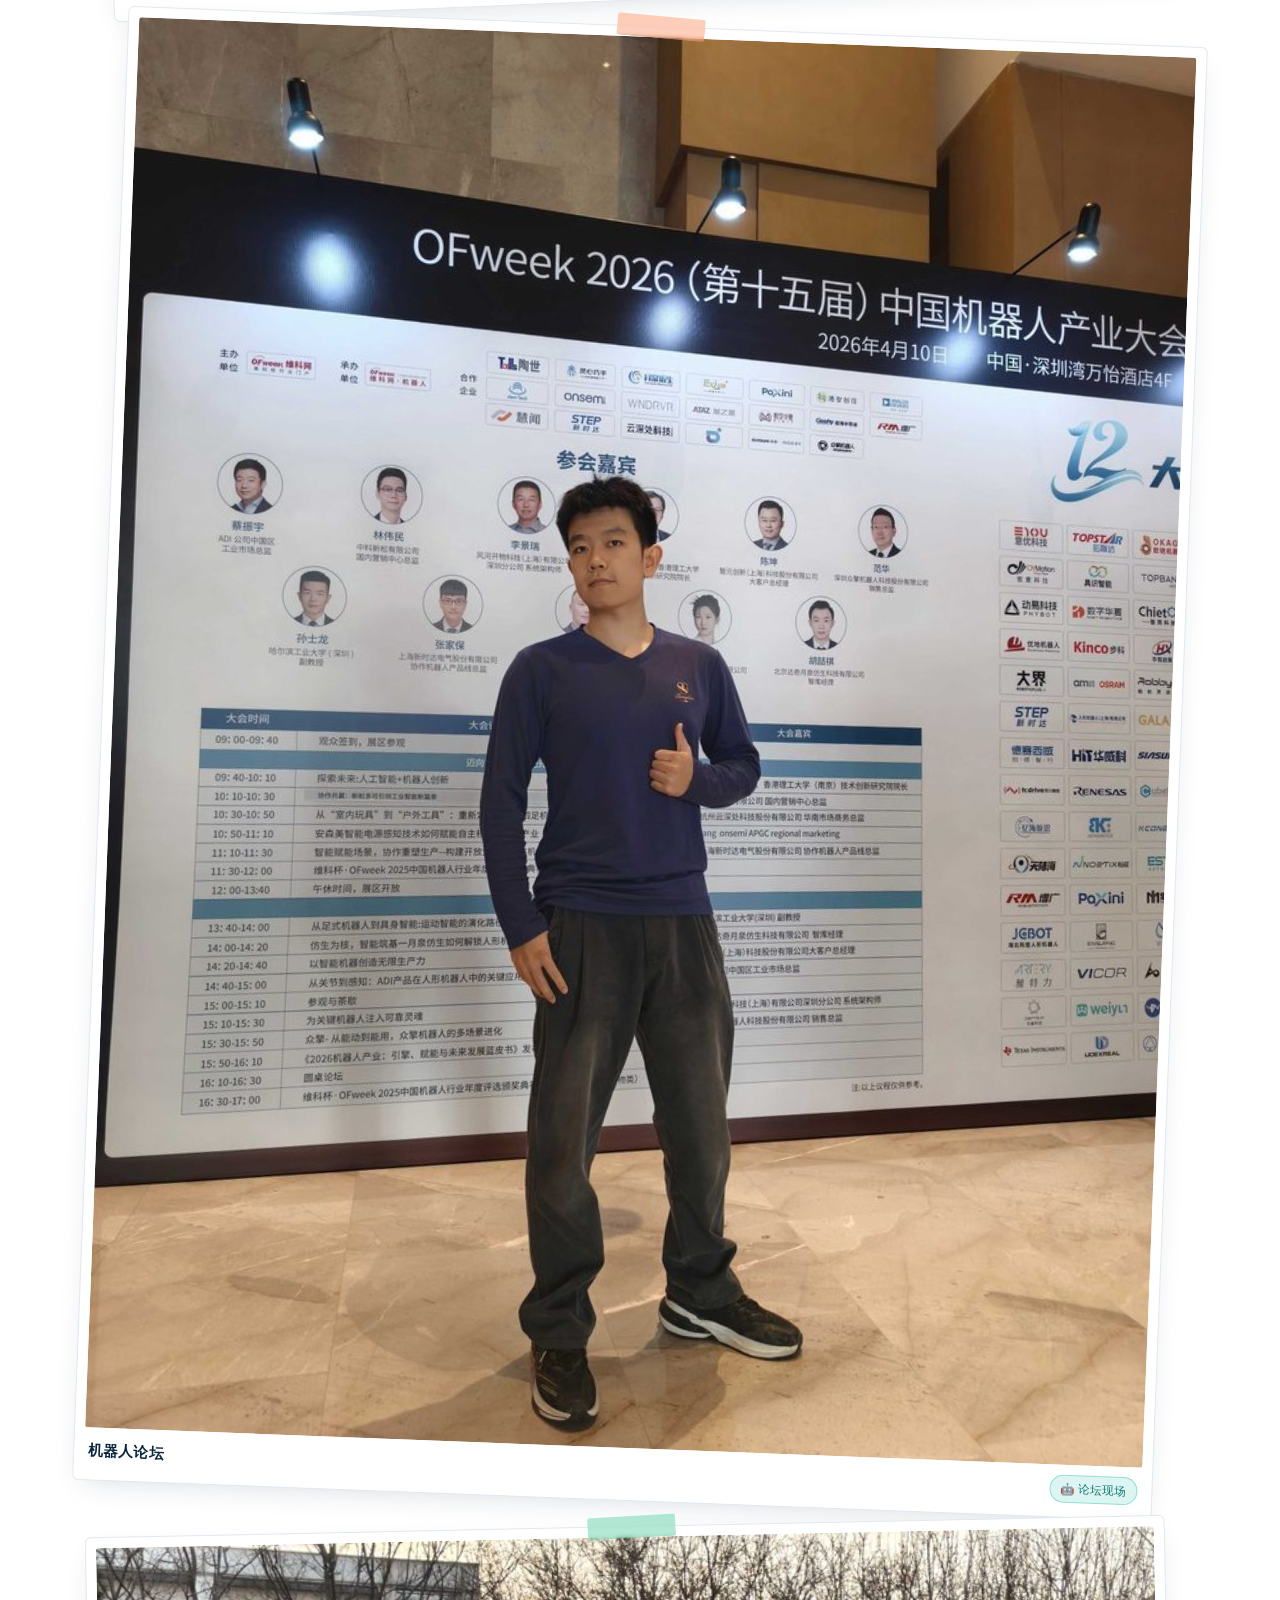
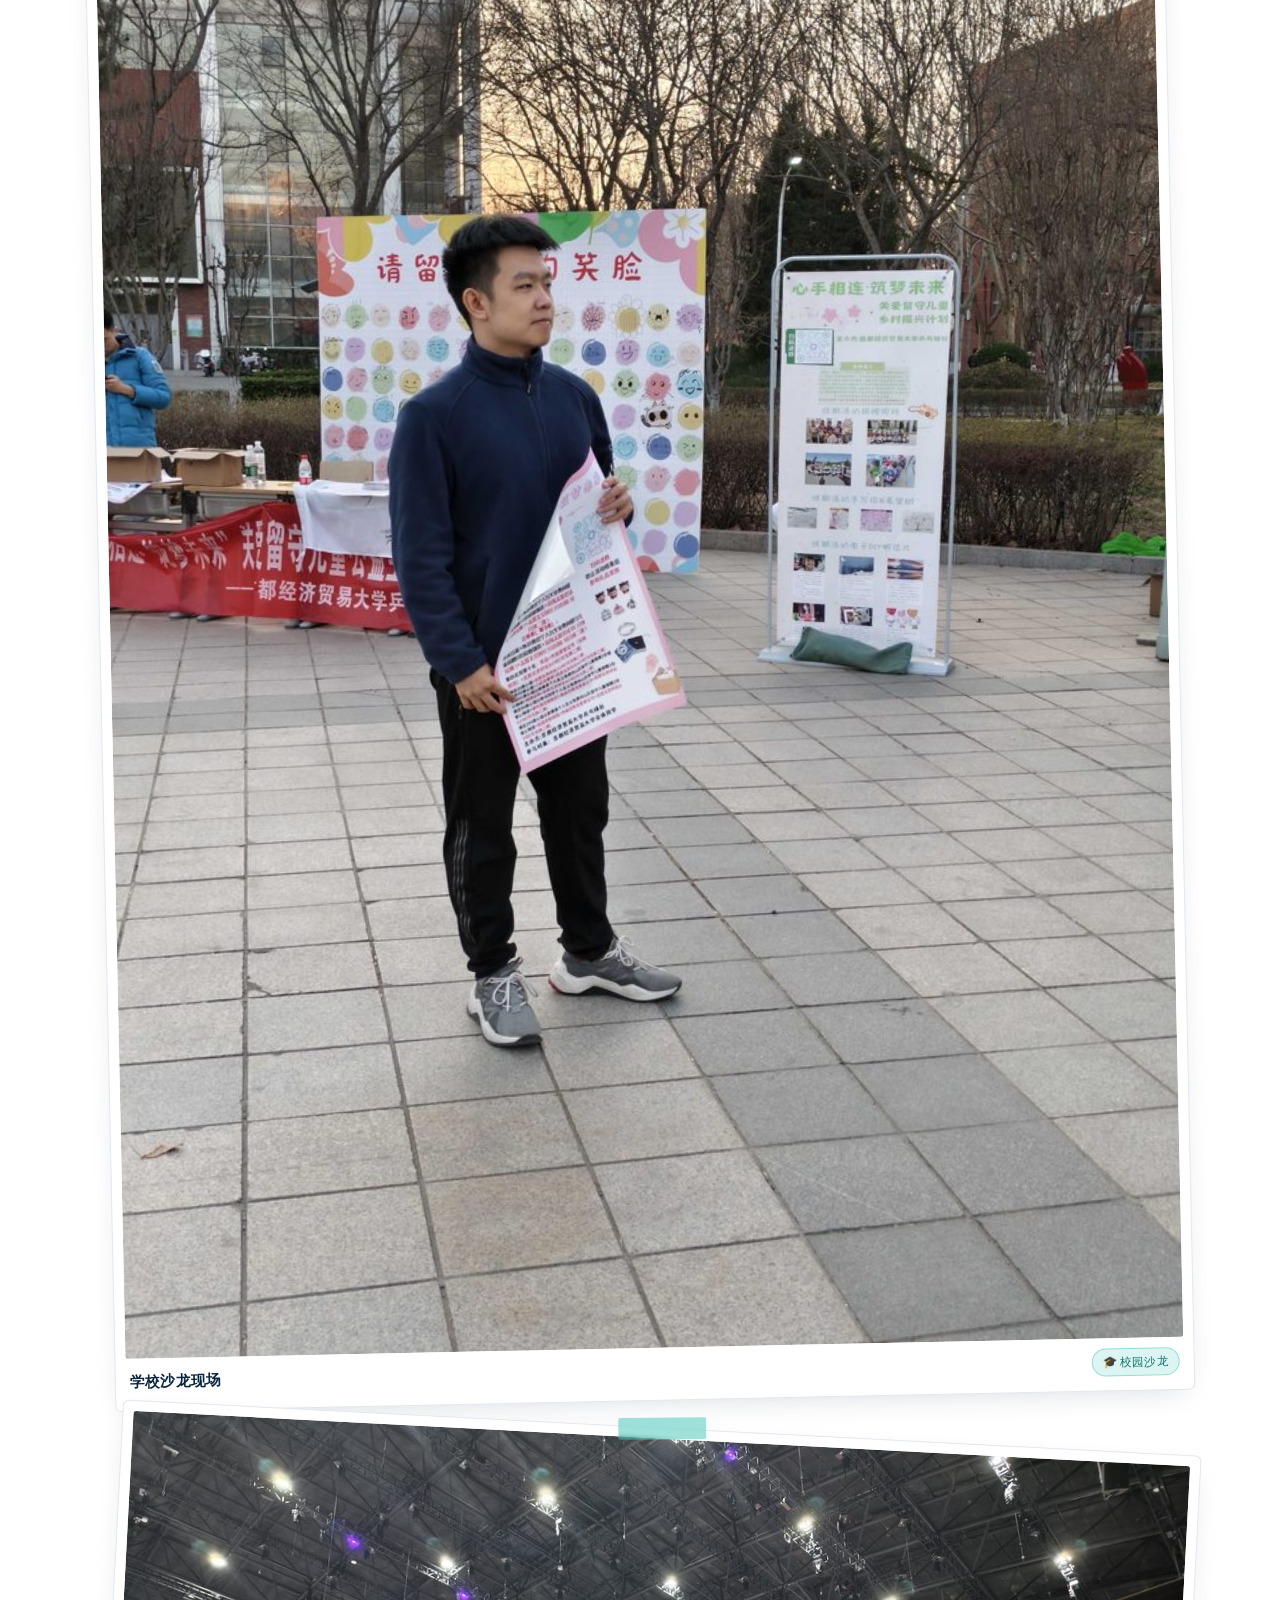
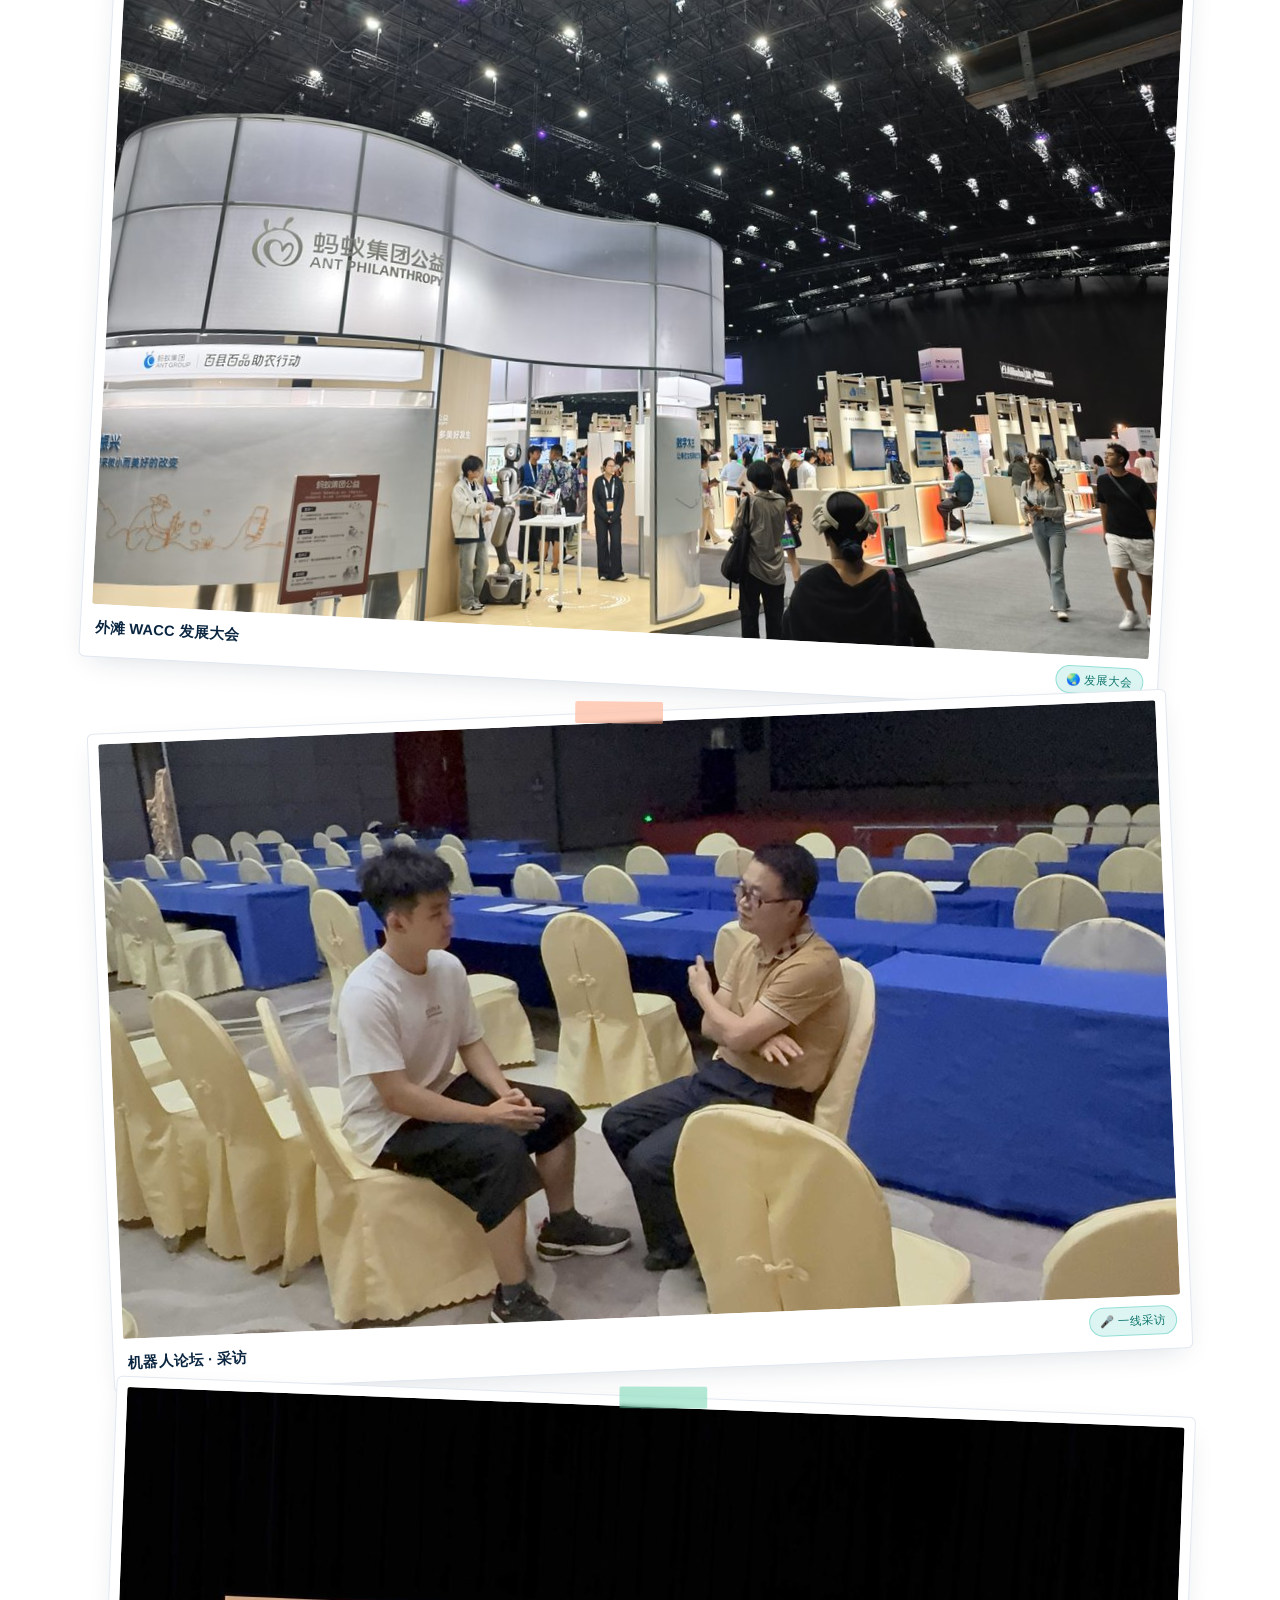
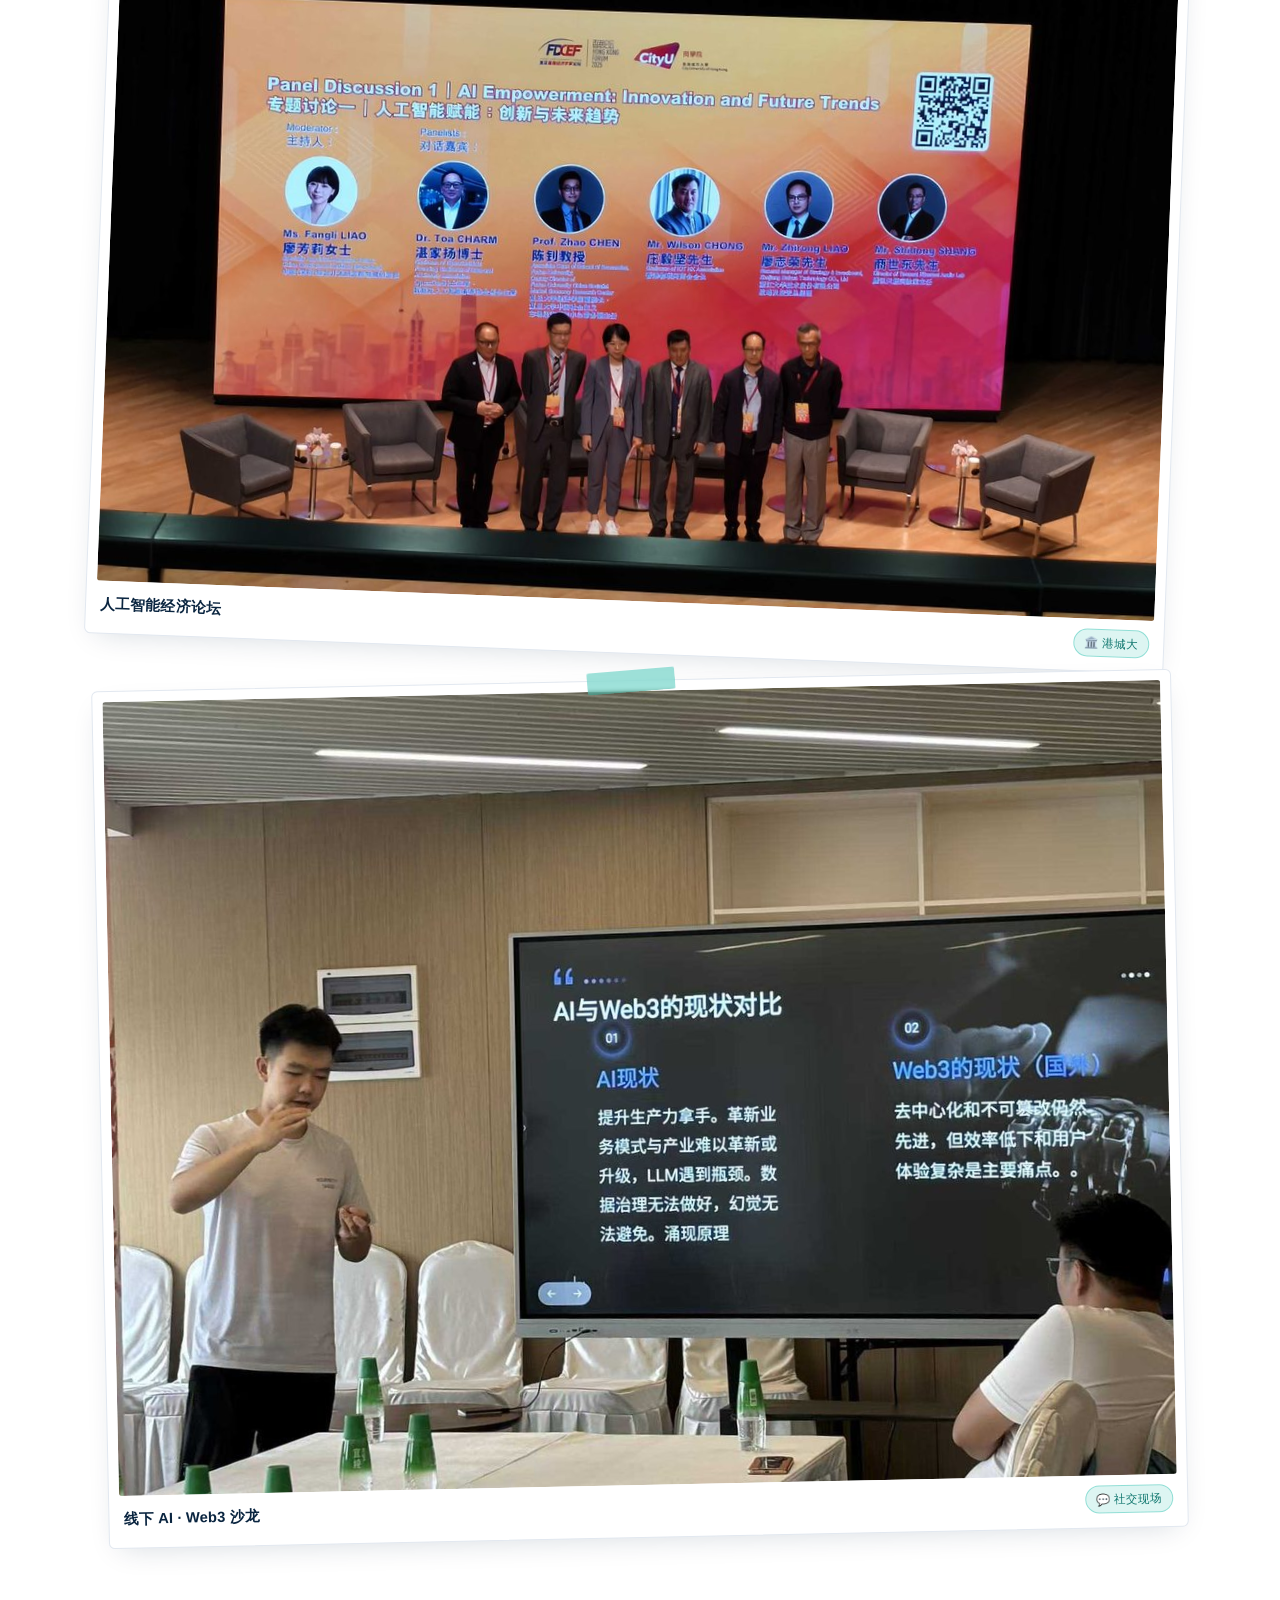
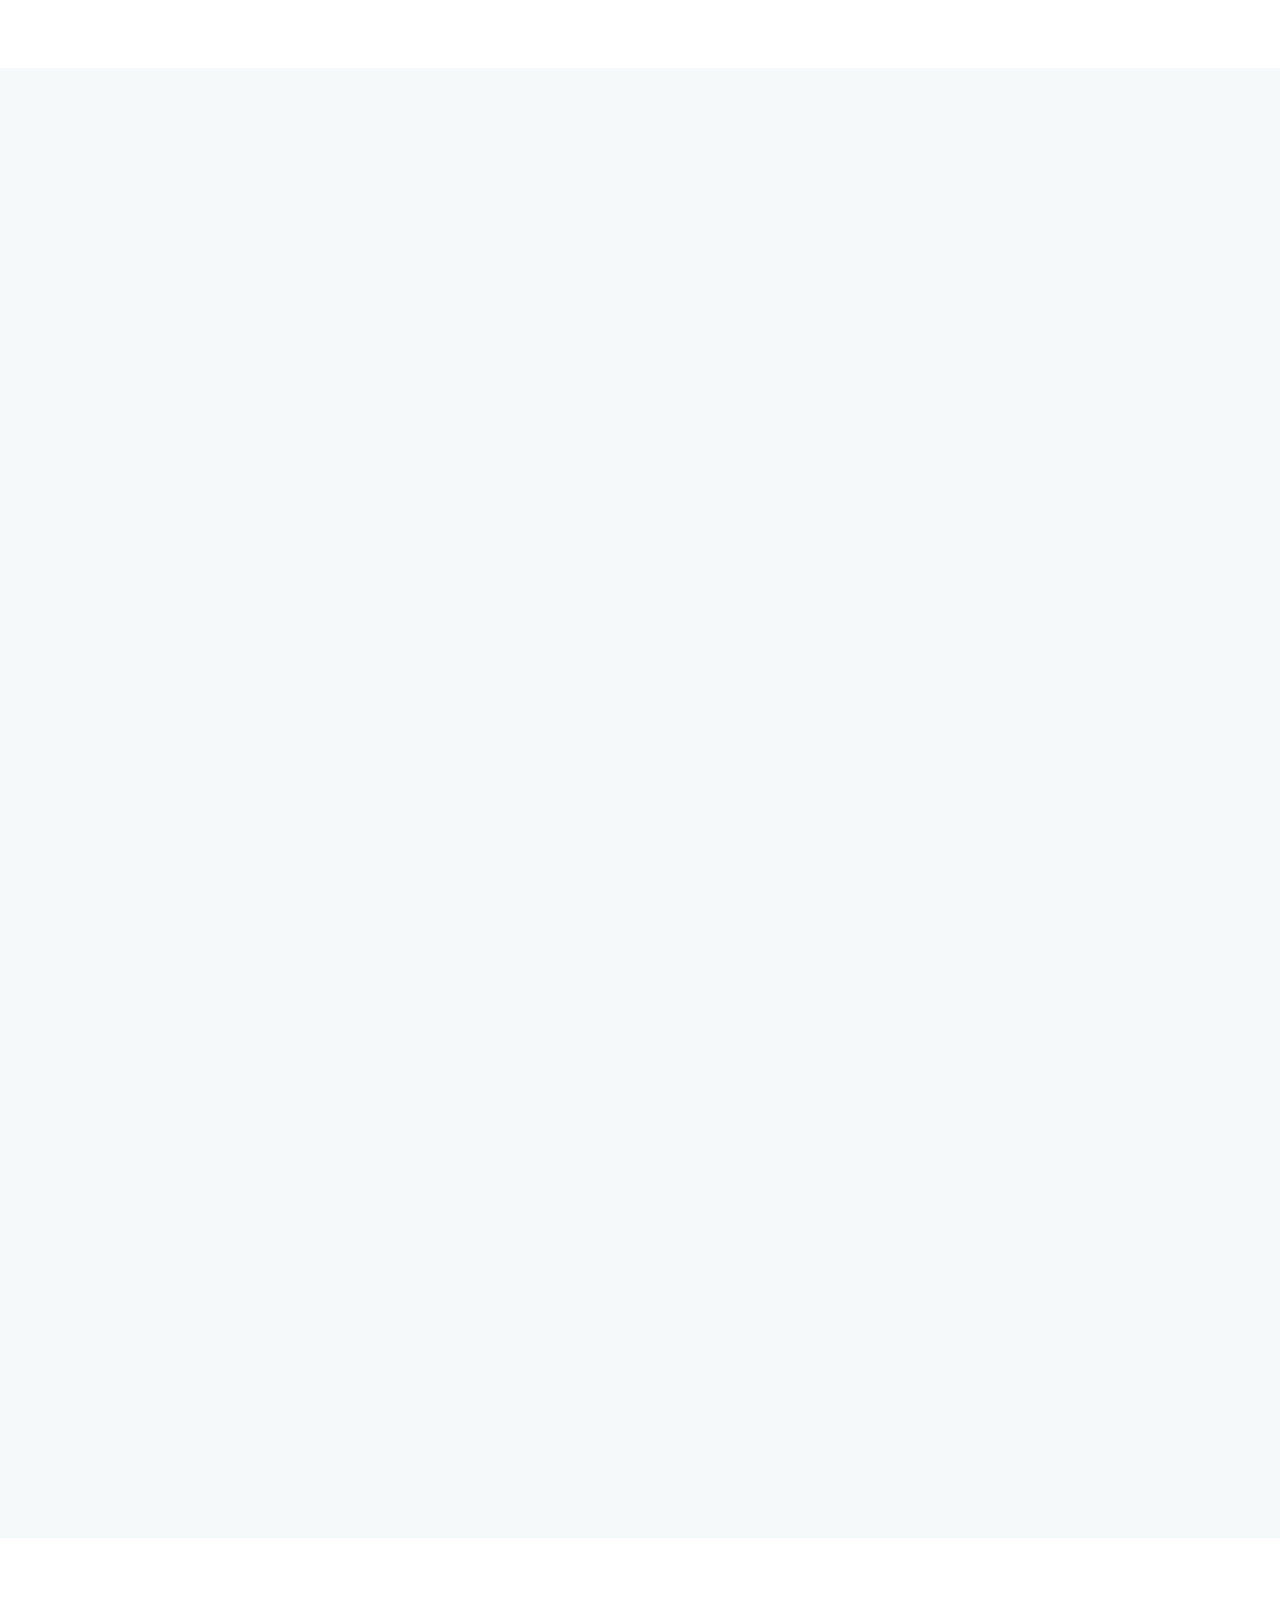
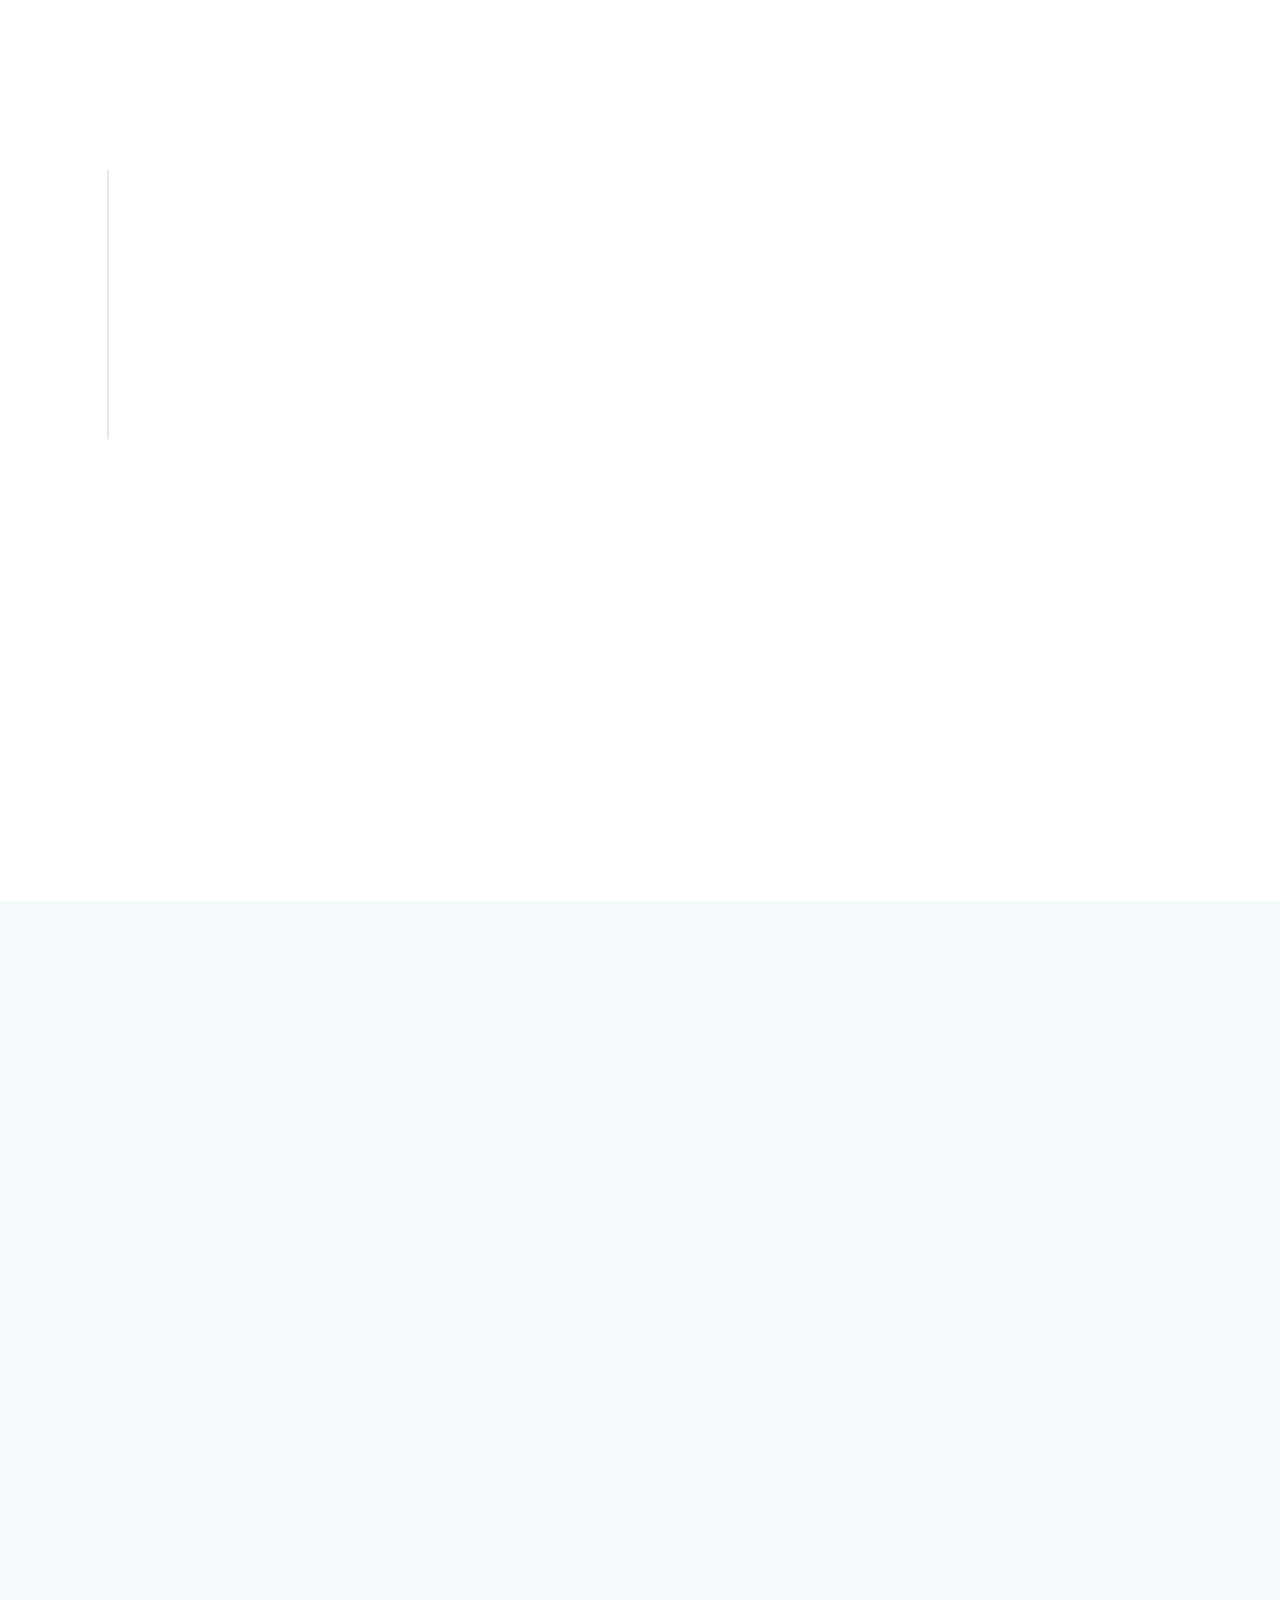
==== commit 3aad8522: "feat: 移除活动现场的走马灯滚动条（HTML 与 CSS 同步清理）" ====
--- a/index.html
+++ b/index.html
@@ -906,13 +906,6 @@
           <h2 id="events-title" class="sec-title ev-title-tilt">活动现场 <span class="ev-title-doodle" aria-hidden="true">✦</span></h2>
           <p class="sec-desc">AI 大会、论坛与沙龙的一线现场——攒认知，也攒人脉。</p>
         </header>
-      </div>
-
-      <div class="ev-ticker" aria-hidden="true">
-        <div class="ev-ticker-inner">
-          <span>🤖 机器人论坛</span><i>✦</i><span>🎪 上海外滩 AI 生态大会</span><i>✦</i><span>💬 线下 AI · Web3 沙龙</span><i>✦</i><span>🏛️ 港城大人工智能经济论坛</span><i>✦</i><span>🎤 现场采访</span><i>✦</i><span>🎓 学校沙龙</span><i>✦</i>
-          <span>🤖 机器人论坛</span><i>✦</i><span>🎪 上海外滩 AI 生态大会</span><i>✦</i><span>💬 线下 AI · Web3 沙龙</span><i>✦</i><span>🏛️ 港城大人工智能经济论坛</span><i>✦</i><span>🎤 现场采访</span><i>✦</i><span>🎓 学校沙龙</span><i>✦</i>
-        </div>
       </div>
 
       <div class="container">
--- a/styles.css
+++ b/styles.css
@@ -1014,22 +1014,7 @@
 .ev-title-doodle { color: var(--accent-text); font-size: 0.55em; vertical-align: 0.5em; animation: ev-spin 6s linear infinite; display: inline-block; }
 @keyframes ev-spin { to { transform: rotate(360deg); } }
 
-.ev-ticker {
-  overflow: hidden;
-  border-block: 1px dashed var(--border);
-  padding: 10px 0;
-  margin: 6px 0 34px;
-}
-.ev-ticker-inner {
-  display: inline-flex; align-items: center; gap: 26px;
-  white-space: nowrap; width: max-content;
-  animation: ev-marquee 26s linear infinite;
-  color: var(--muted); font-size: 0.92rem; letter-spacing: 0.04em;
-}
-.ev-ticker-inner i { color: var(--accent-text); font-style: normal; font-size: 0.7em; }
-.ev-ticker:hover .ev-ticker-inner { animation-play-state: paused; }
-@keyframes ev-marquee { to { transform: translateX(-50%); } }
-
+.ev-ticker:hover 
 .ev-wall { columns: 3 280px; column-gap: 26px; }
 .ev-card {
   position: relative;
@@ -1082,6 +1067,6 @@
 .ev-card:hover .ev-chip { transform: rotate(-4deg) scale(1.08); background: color-mix(in srgb, var(--accent) 26%, transparent); }
 
 @media (prefers-reduced-motion: reduce) {
-  .ev-ticker-inner, .ev-title-doodle { animation: none; }
+  .ev-title-doodle { animation: none; }
   .ev-card, .ev-ph img, .ev-chip { transition: none; }
 }
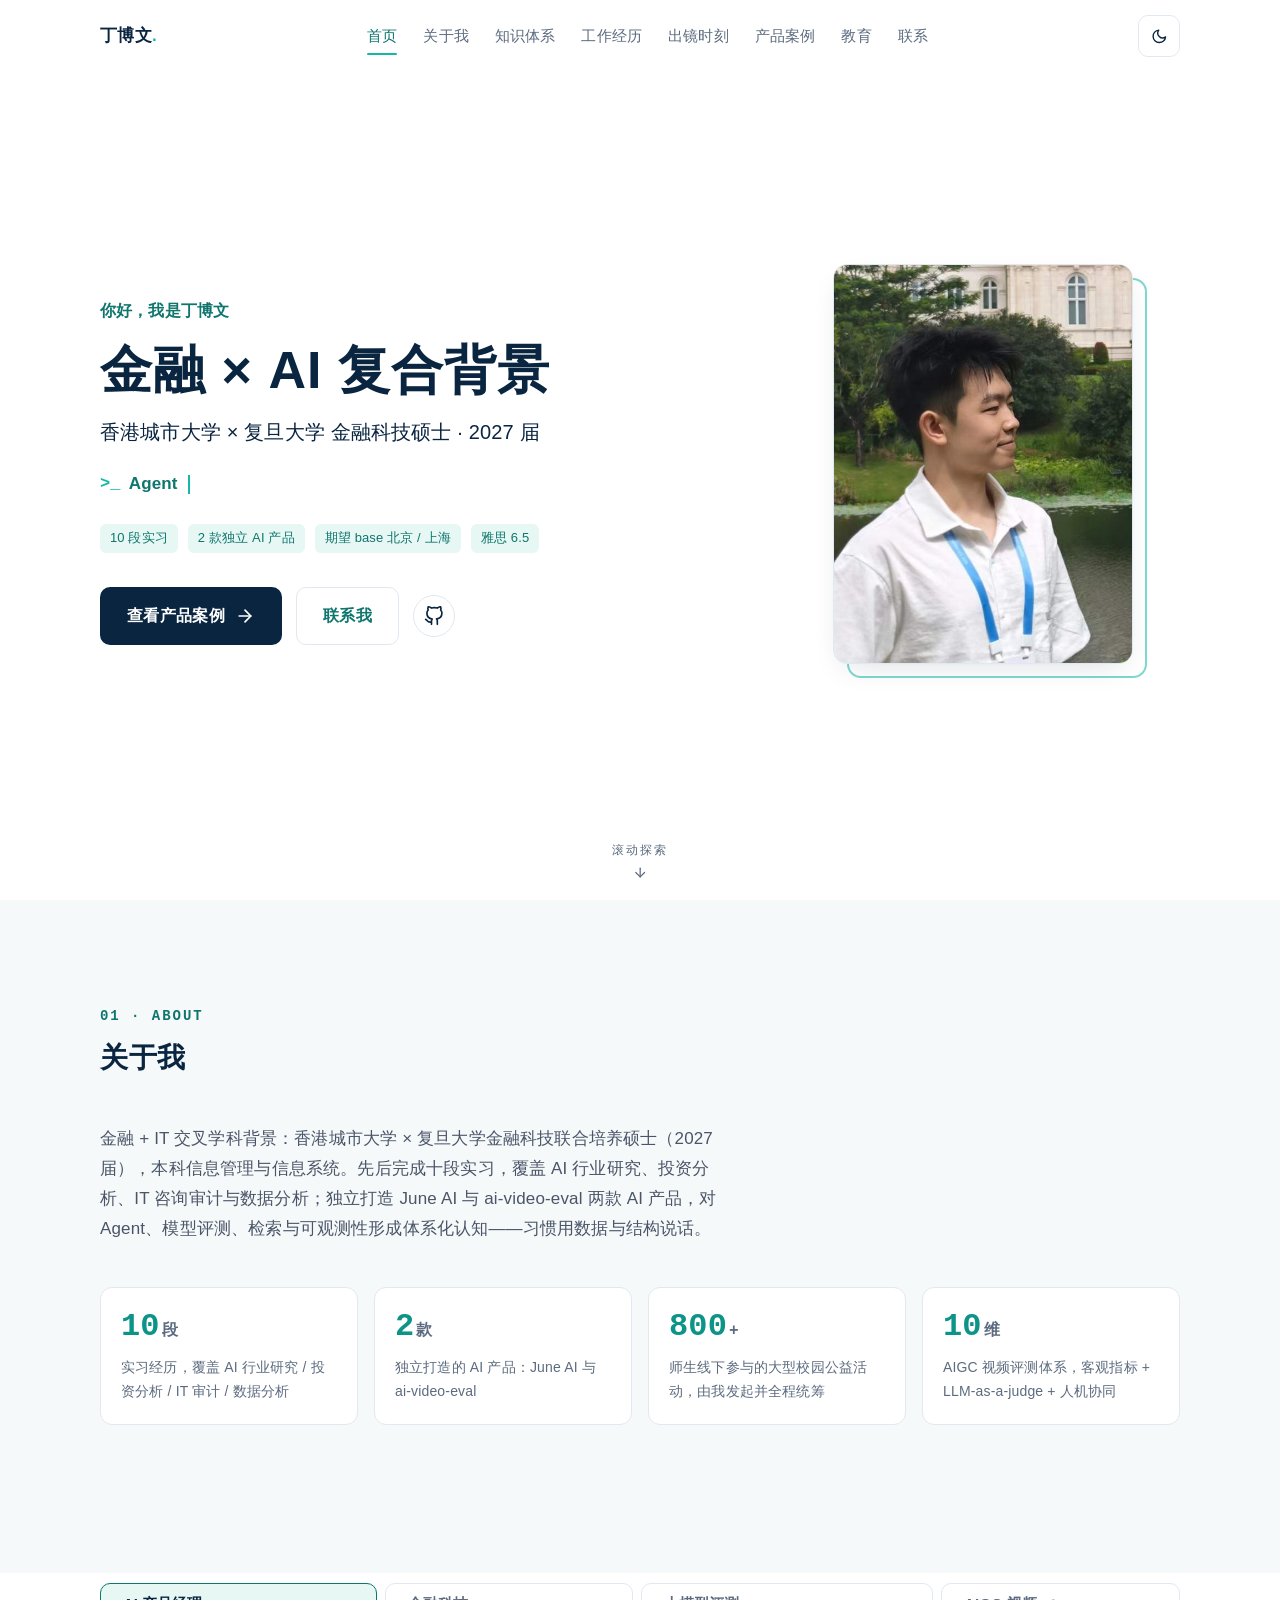
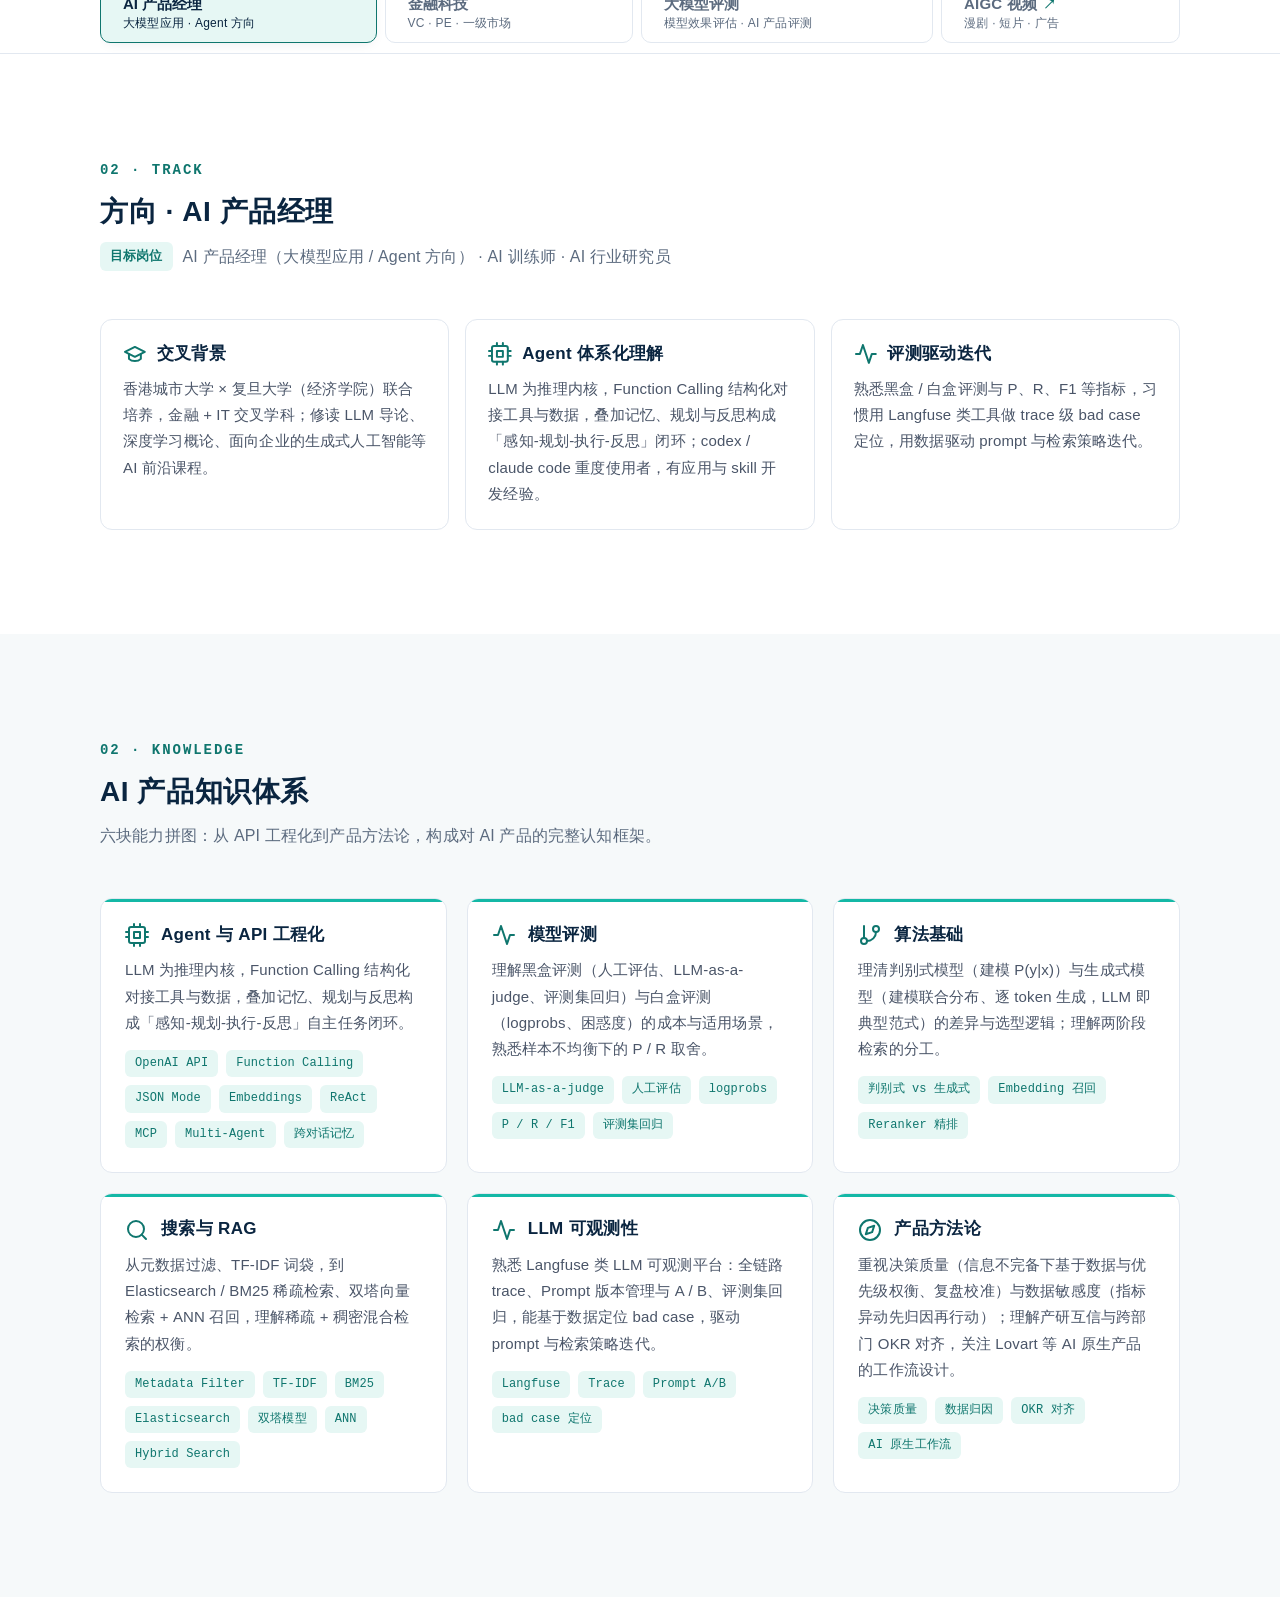
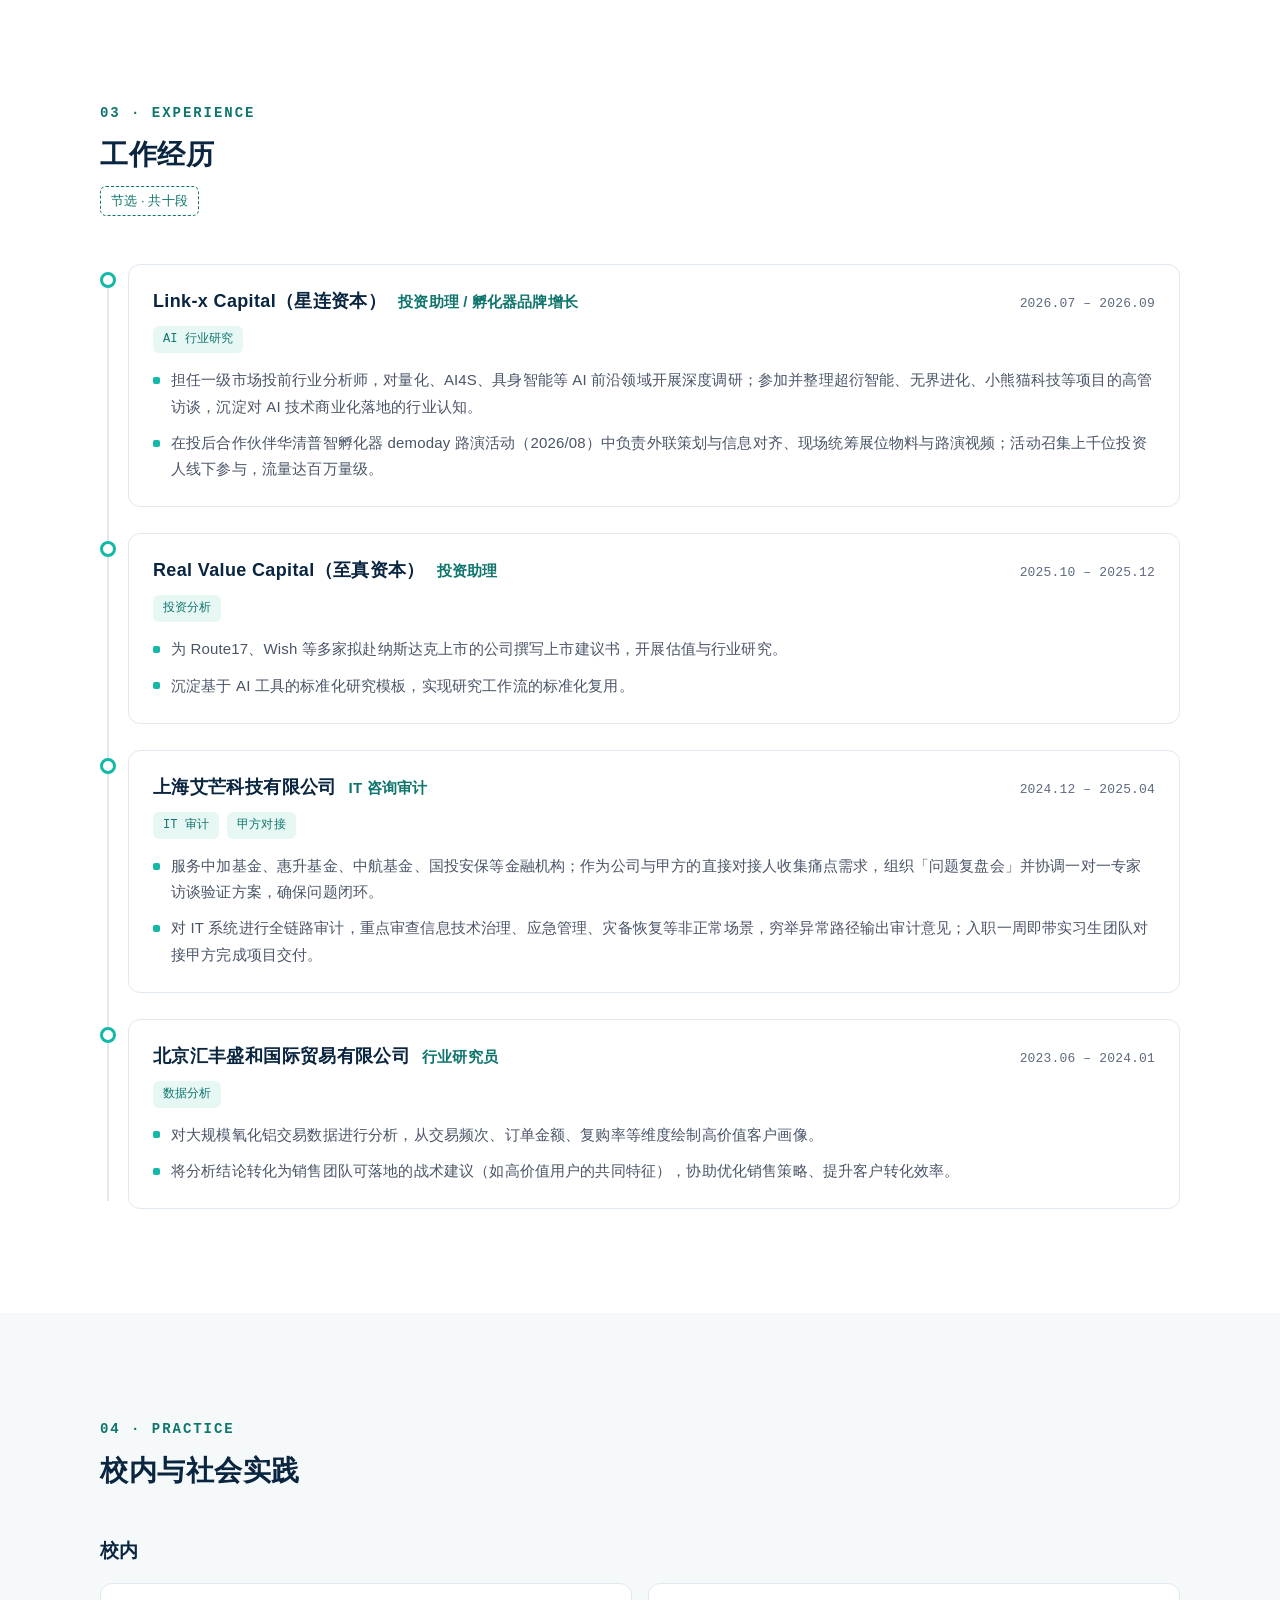
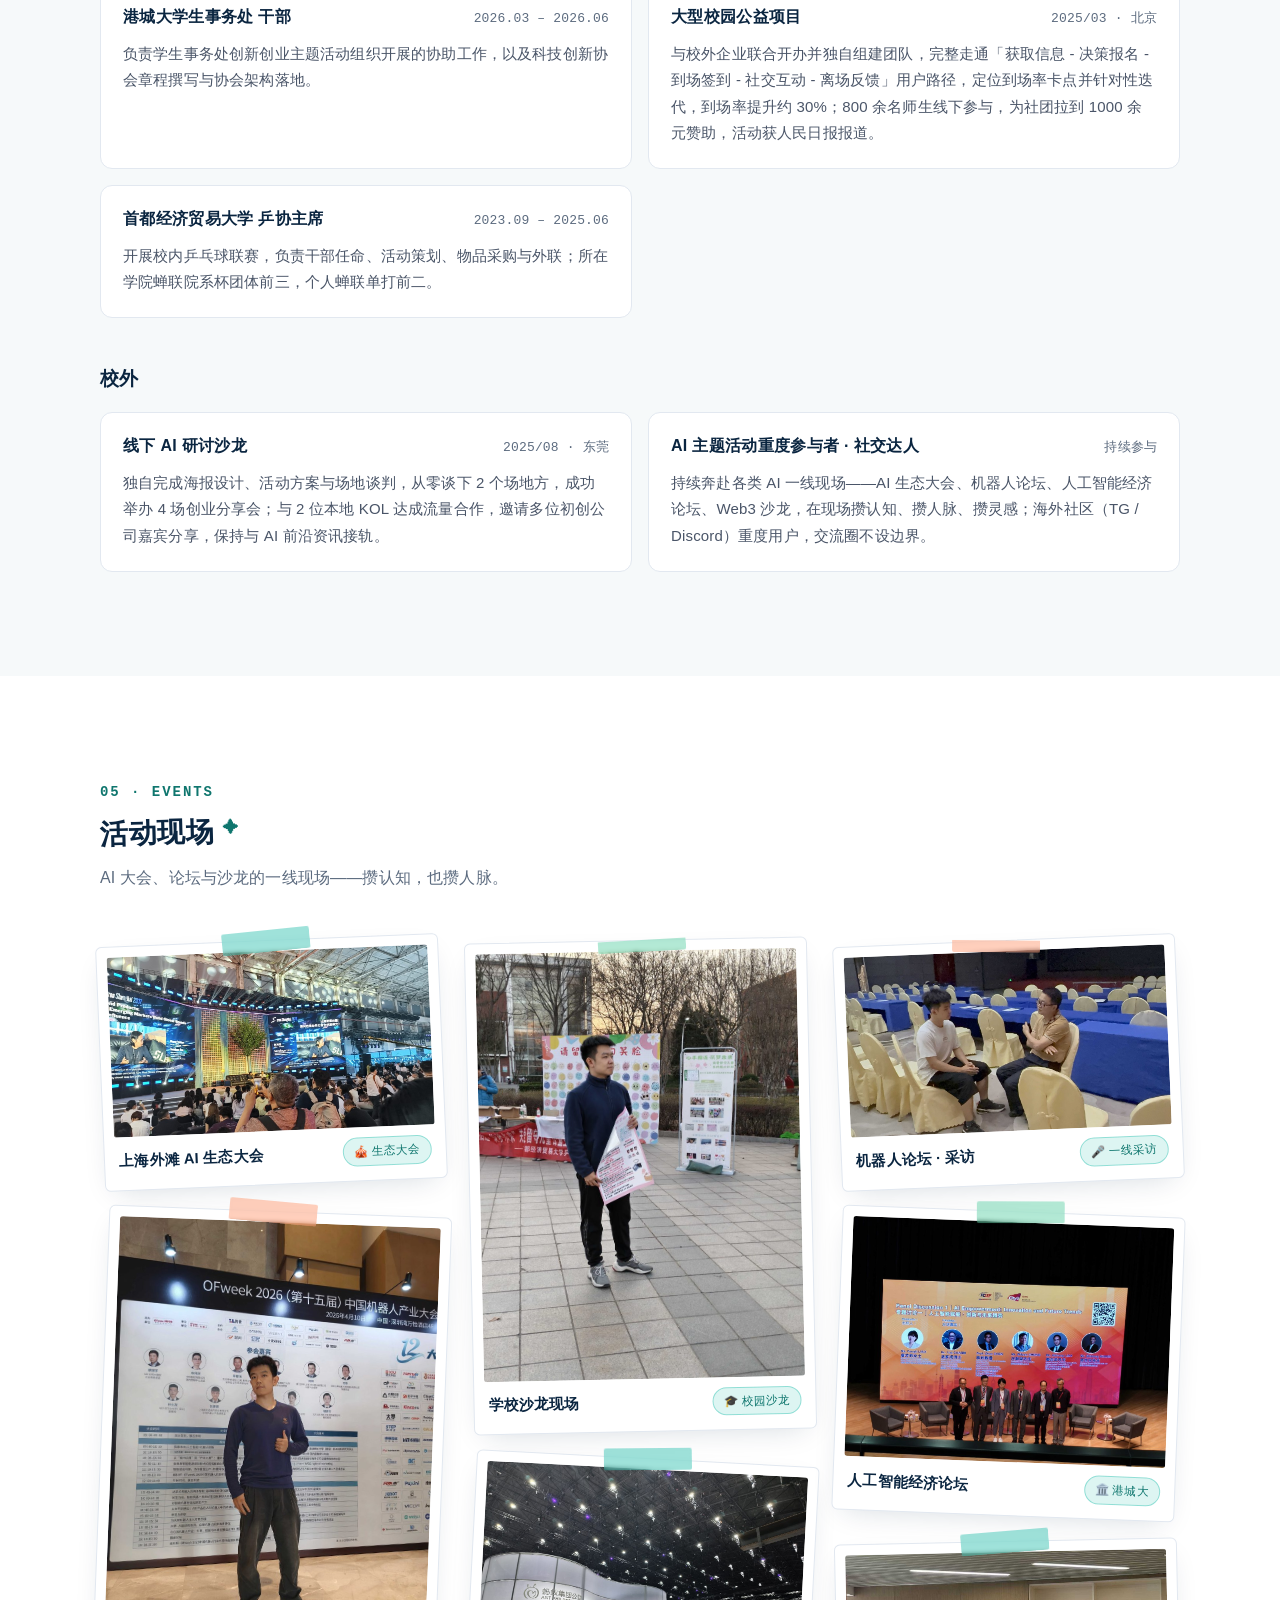
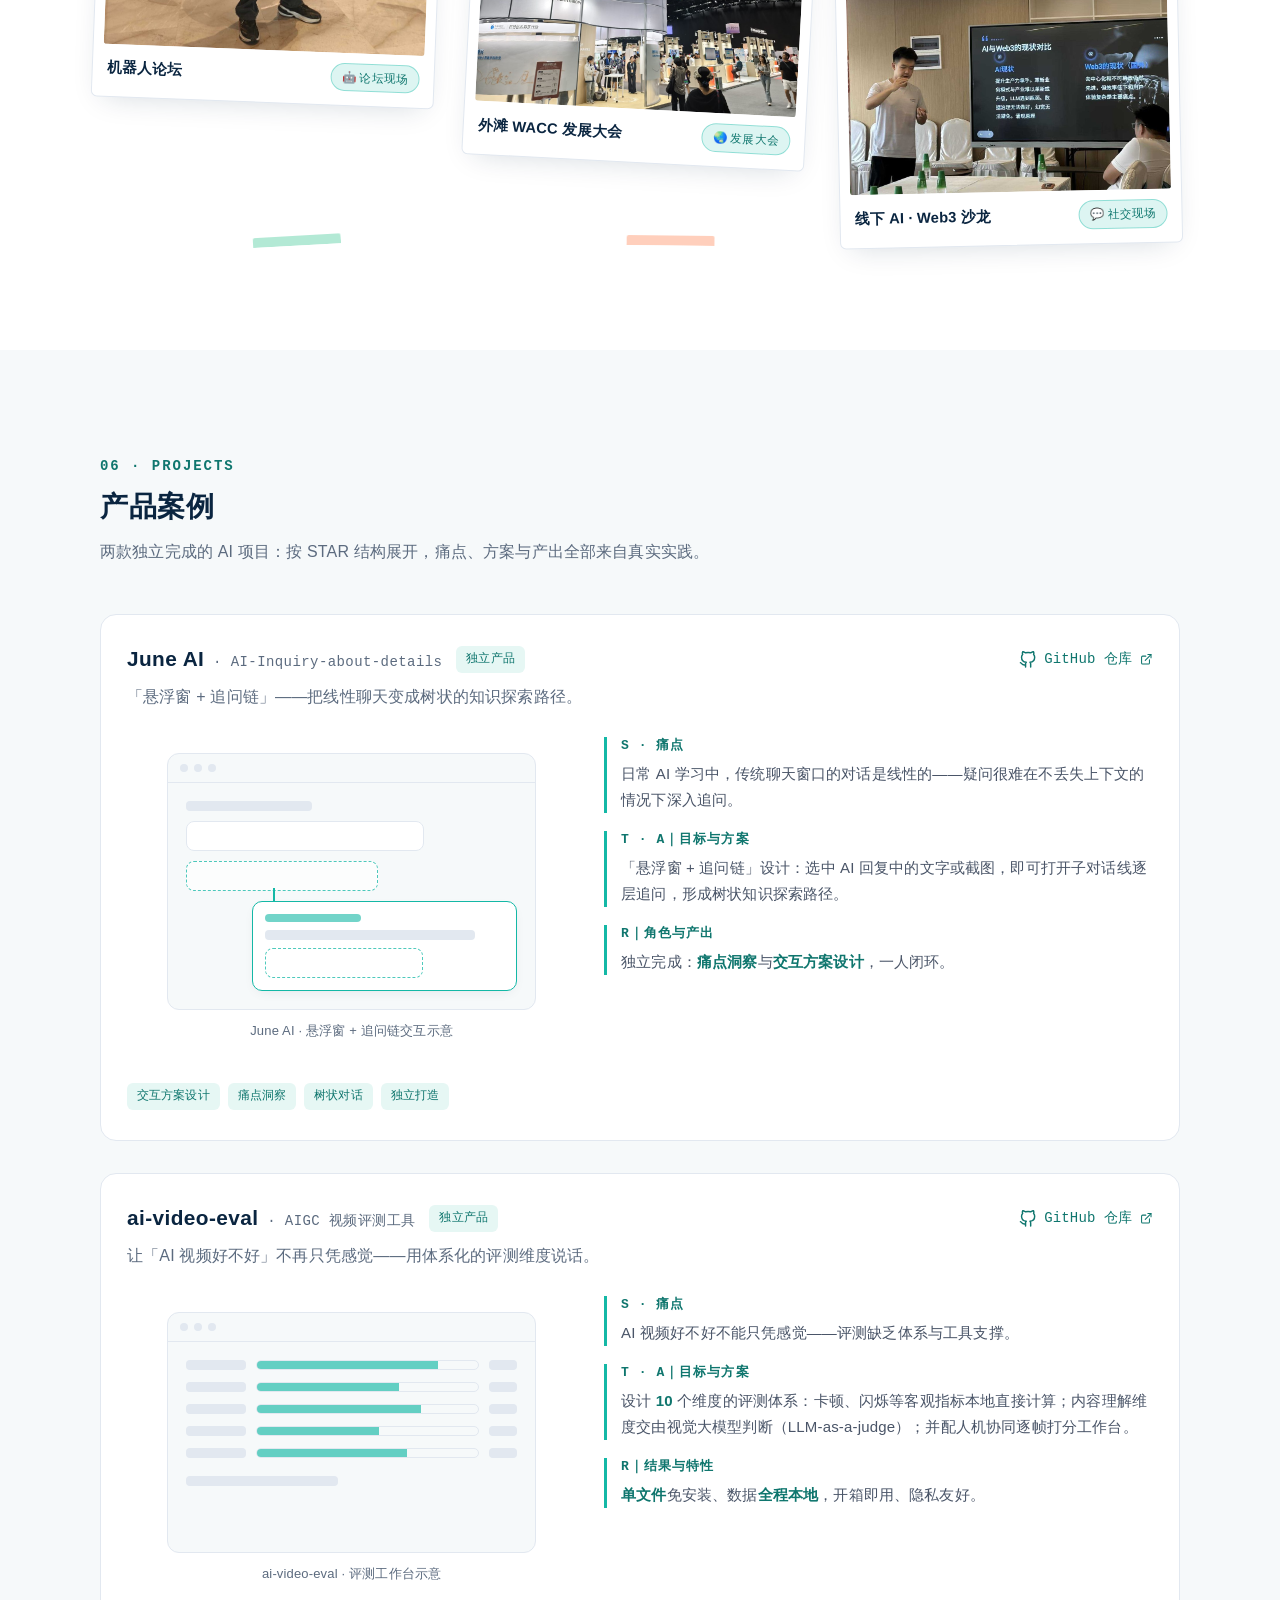
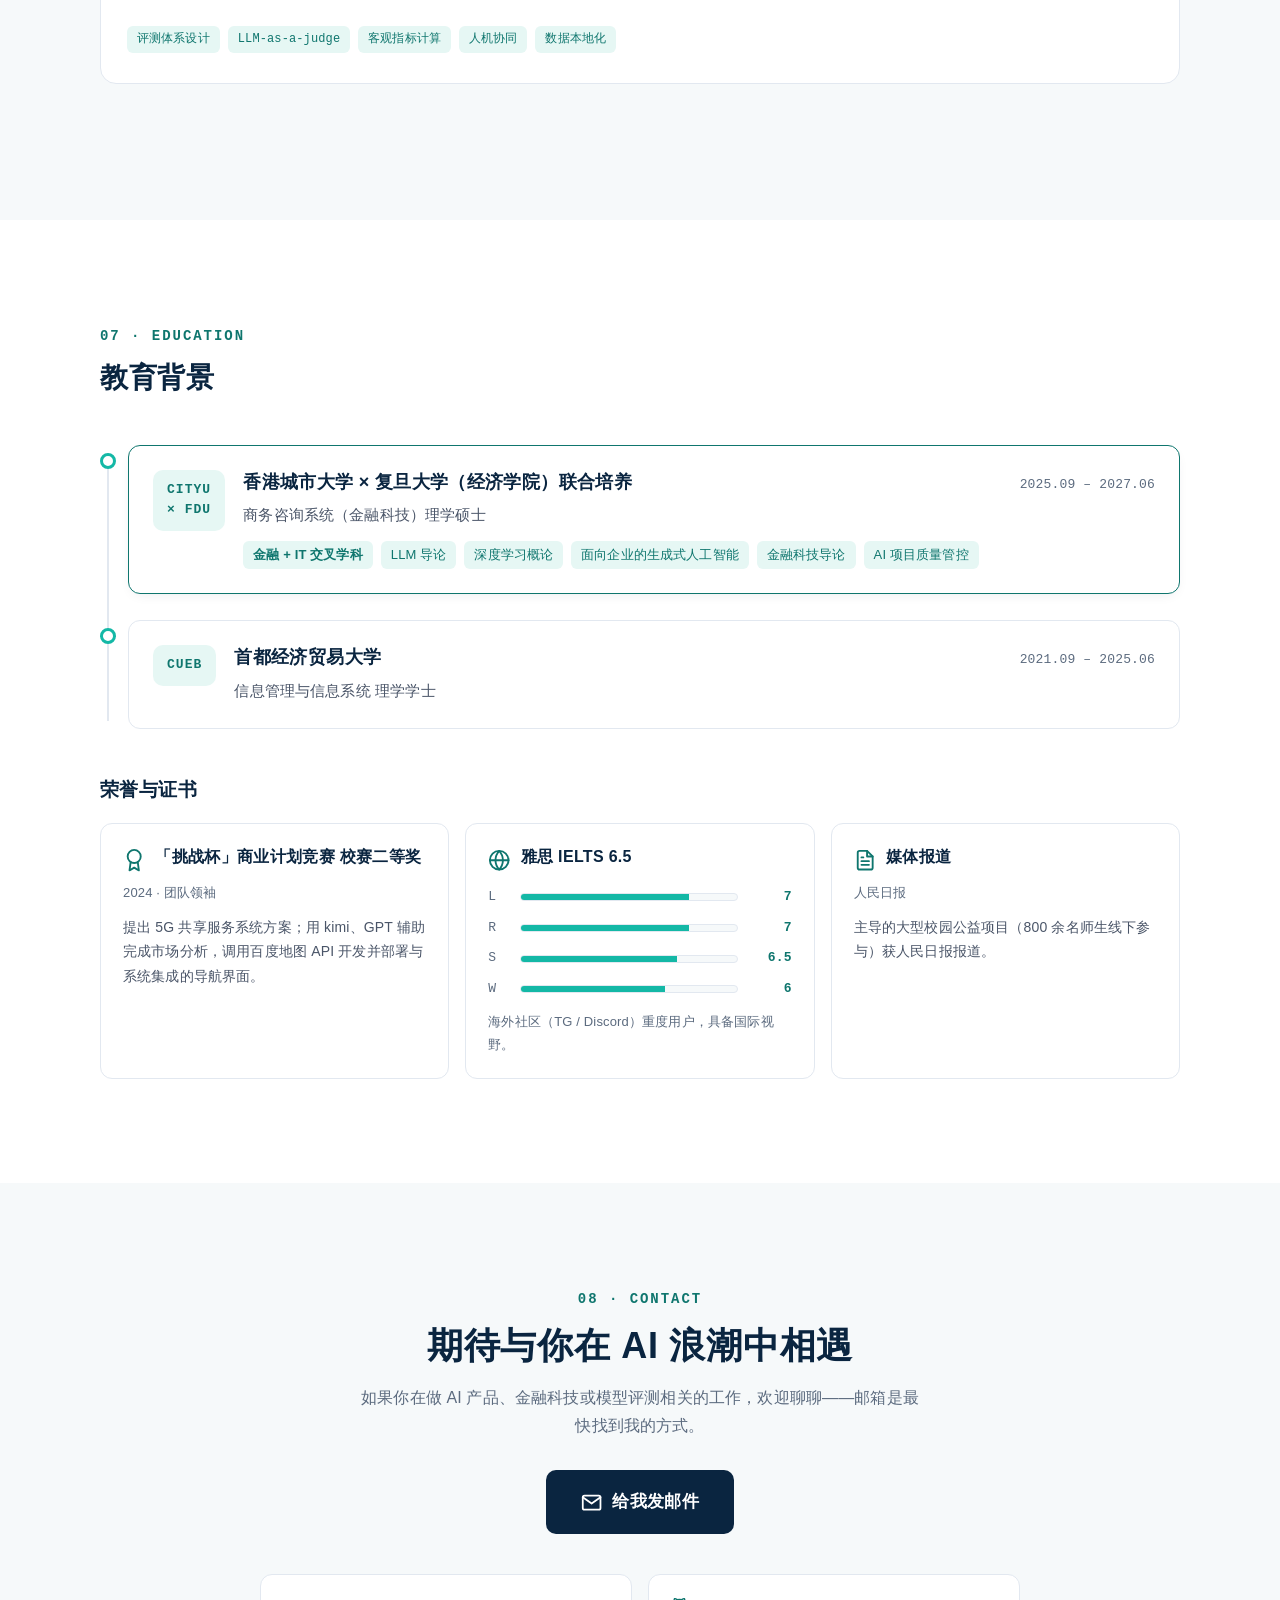
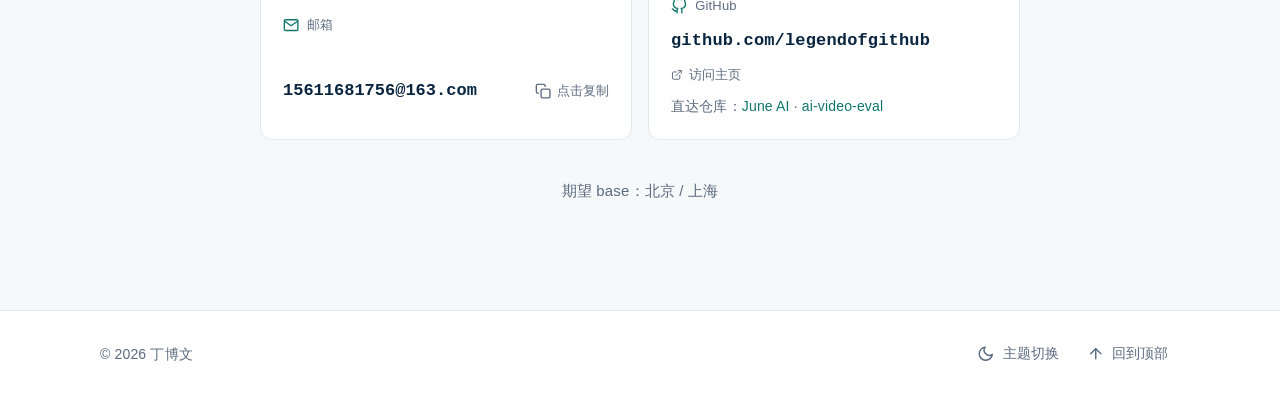
==== commit 0754e6c1: "feat: 网站标签页标题改为 Ding Bowen personal website（主站 + AIGC 页）" ====
--- a/index.html
+++ b/index.html
@@ -17,7 +17,7 @@
     })();
   </script>
 
-  <title>丁博文 · AI 产品经理 / 金融科技 / 大模型评测 | 个人网站</title>
+  <title>Ding Bowen personal website</title>
   <meta name="description" content="丁博文的个人网站：三个求职方向一键切换——AI 产品经理、金融科技、大模型评测。香港城市大学 × 复旦大学金融科技硕士（2027 届），十段实习覆盖 AI 行业研究、投资分析、IT 咨询审计、数据库测试与数据分析，独立打造 June AI 与 ai-video-eval 两款 AI 产品。">
   <meta name="keywords" content="丁博文, AI 产品经理, 金融科技, 大模型评测, 模型效果评估, 个人网站, 作品集, Agent, RAG, LLM 评测">
   <meta name="author" content="丁博文">
--- a/styles.css
+++ b/styles.css
@@ -912,14 +912,9 @@
 /* 板块显隐：非当前方向整块隐藏 */
 .board[hidden] { display: none !important; }
 
-/* ---------- 顶部切换标签条（吸顶于导航下方） ---------- */
+/* ---------- 方向切换标签条（固定原地，不随滚动吸顶） ---------- */
 .board-tabs-wrap {
-  position: sticky;
-  top: 64px; /* 与吸顶导航高度对齐 */
-  z-index: 90;
-  background: var(--nav-bg);
-  -webkit-backdrop-filter: saturate(180%) blur(12px);
-  backdrop-filter: saturate(180%) blur(12px);
+  position: static;
   border-bottom: 1px solid var(--border);
 }
 
@@ -978,7 +973,6 @@
 }
 
 @media (max-width: 860px) {
-  .board-tabs-wrap { top: 58px; }
   .board-tab { flex: 0 0 auto; padding: 8px 16px; }
   .bt-sub { display: none; }
 }
@@ -1014,7 +1008,6 @@
 .ev-title-doodle { color: var(--accent-text); font-size: 0.55em; vertical-align: 0.5em; animation: ev-spin 6s linear infinite; display: inline-block; }
 @keyframes ev-spin { to { transform: rotate(360deg); } }
 
-.ev-ticker:hover 
 .ev-wall { columns: 3 280px; column-gap: 26px; }
 .ev-card {
   position: relative;
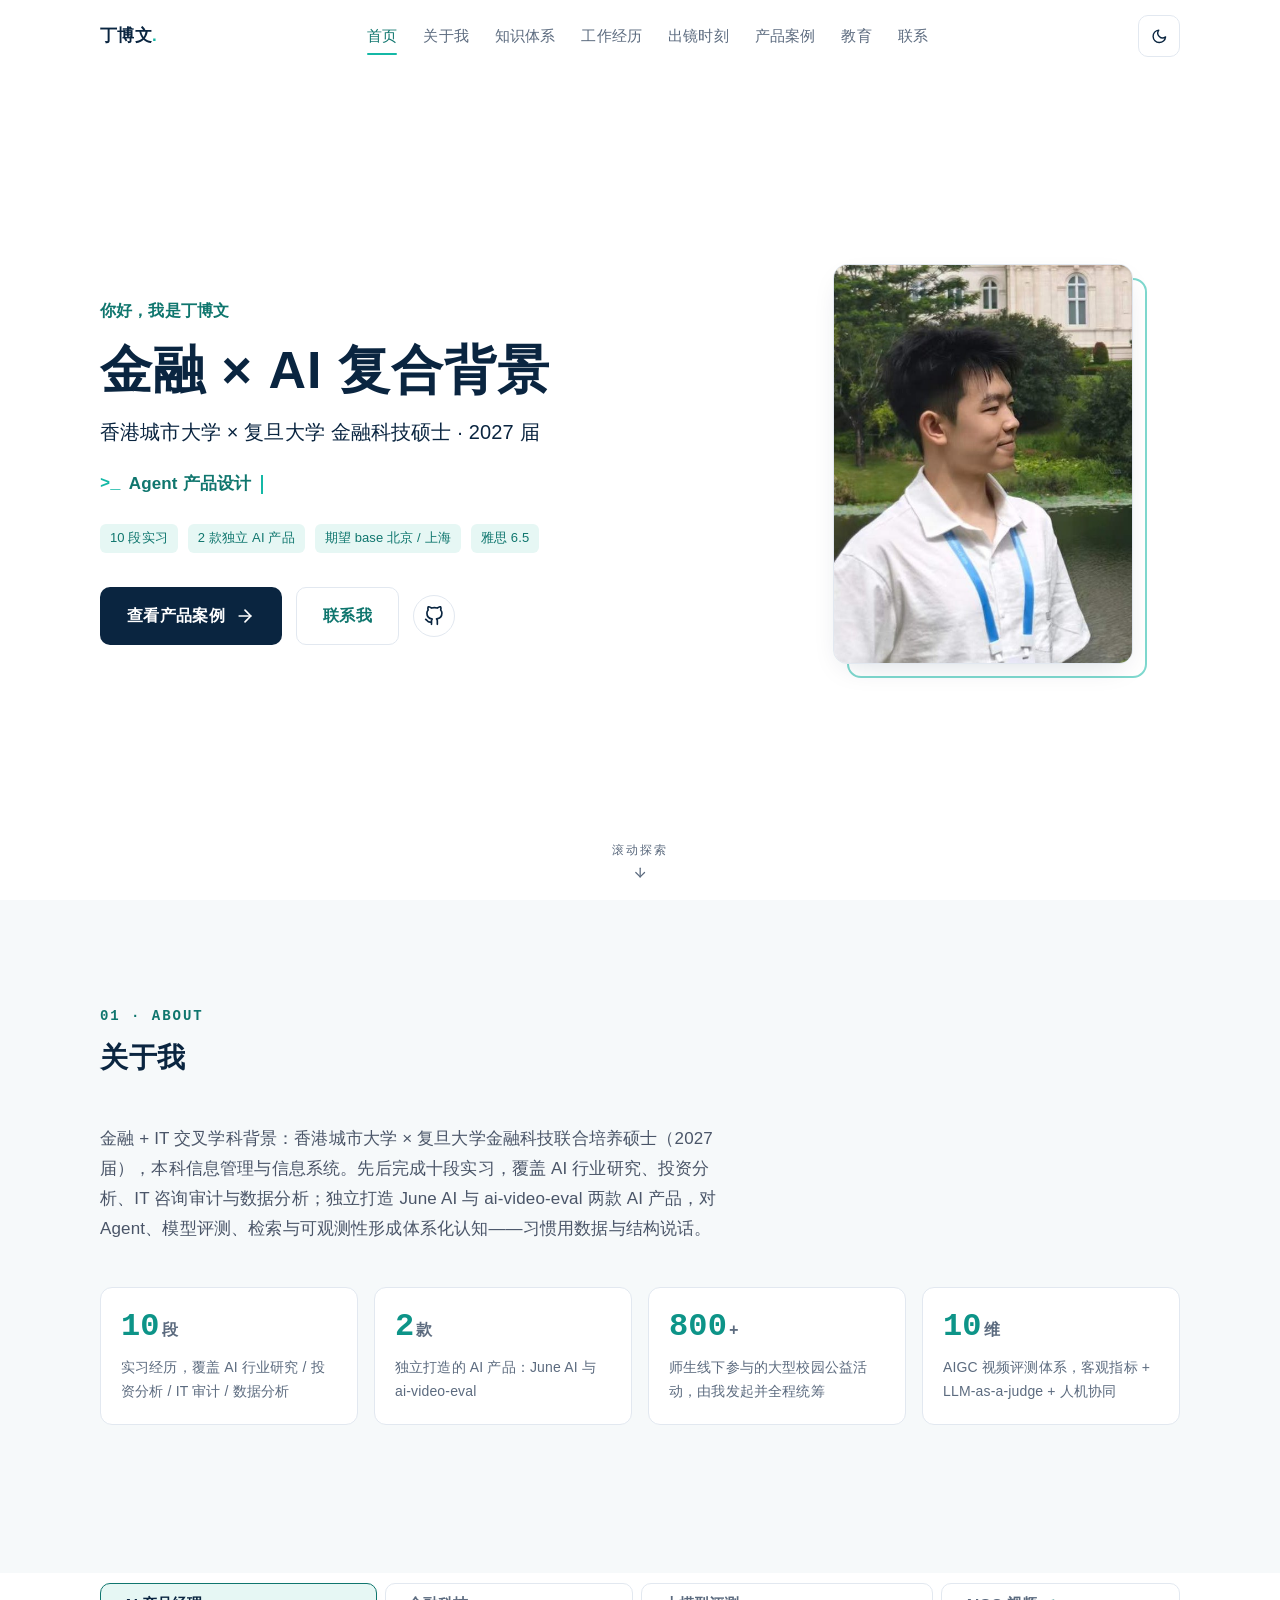
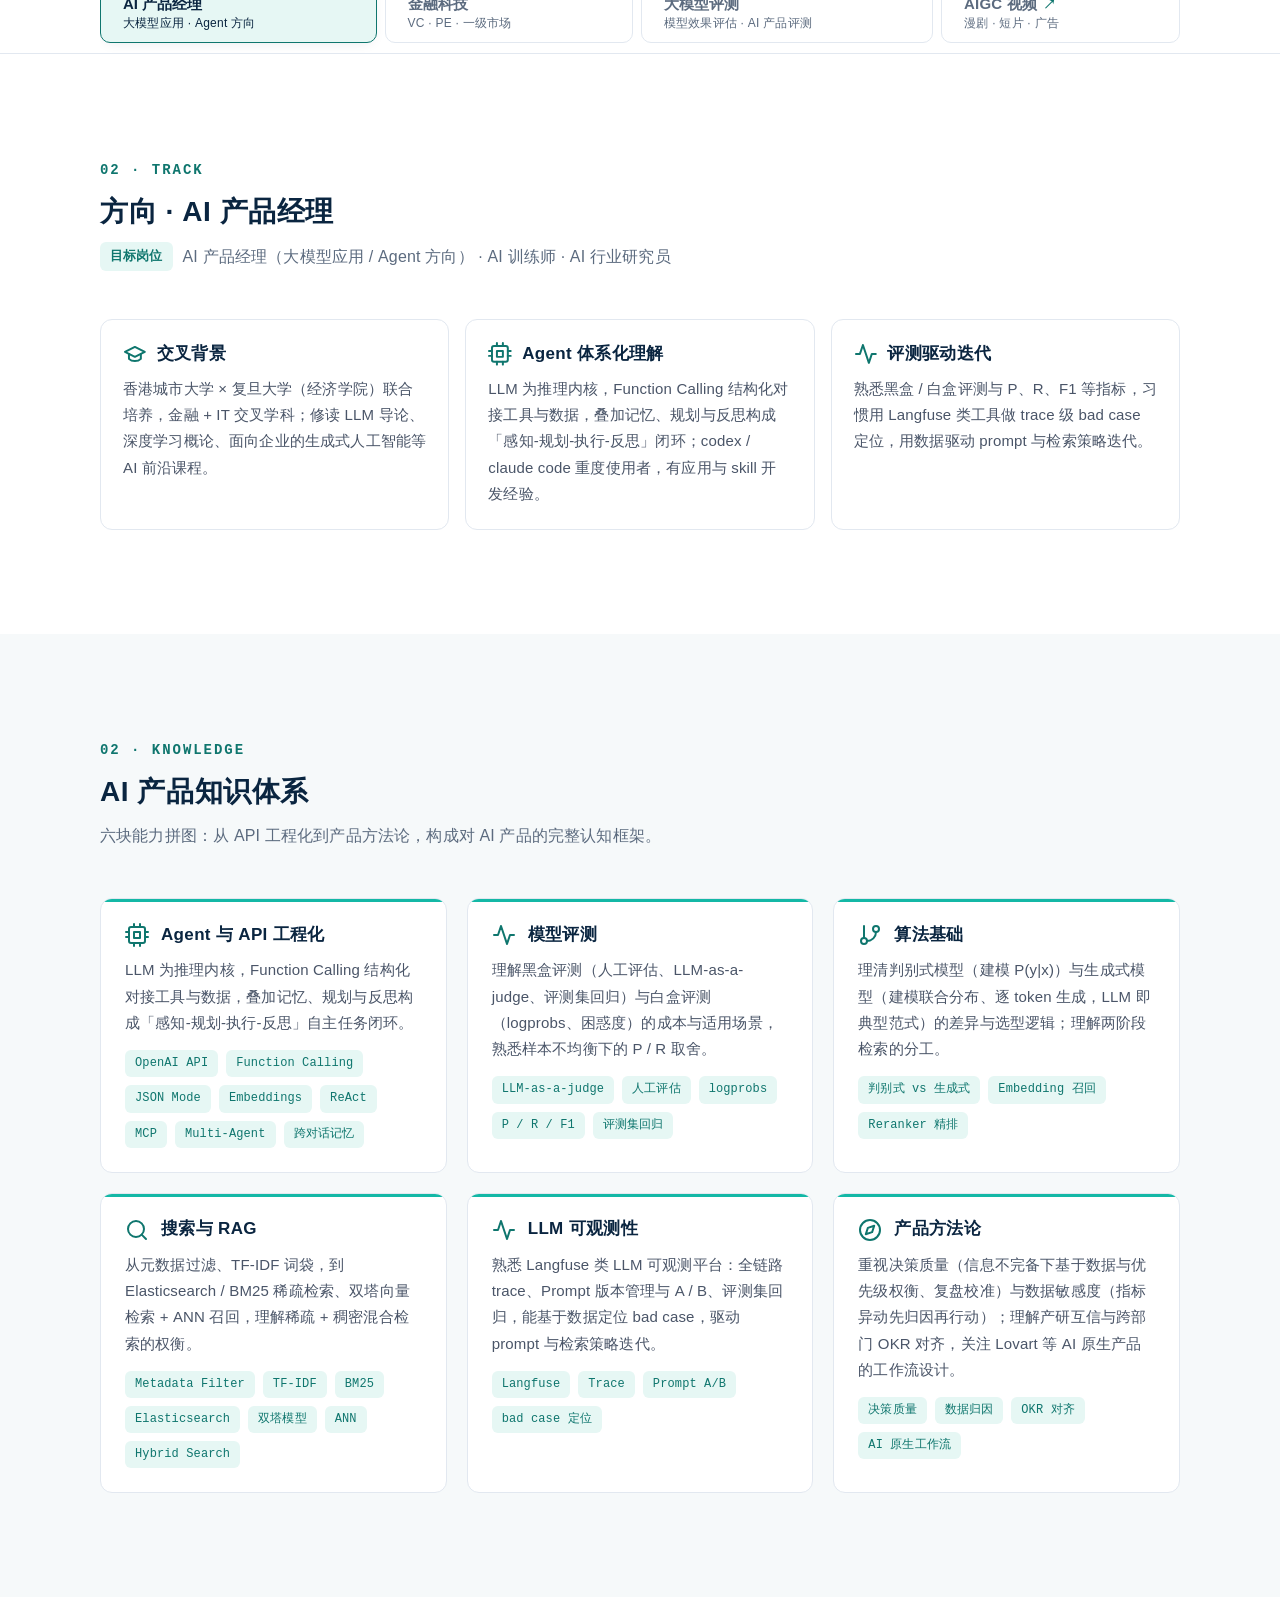
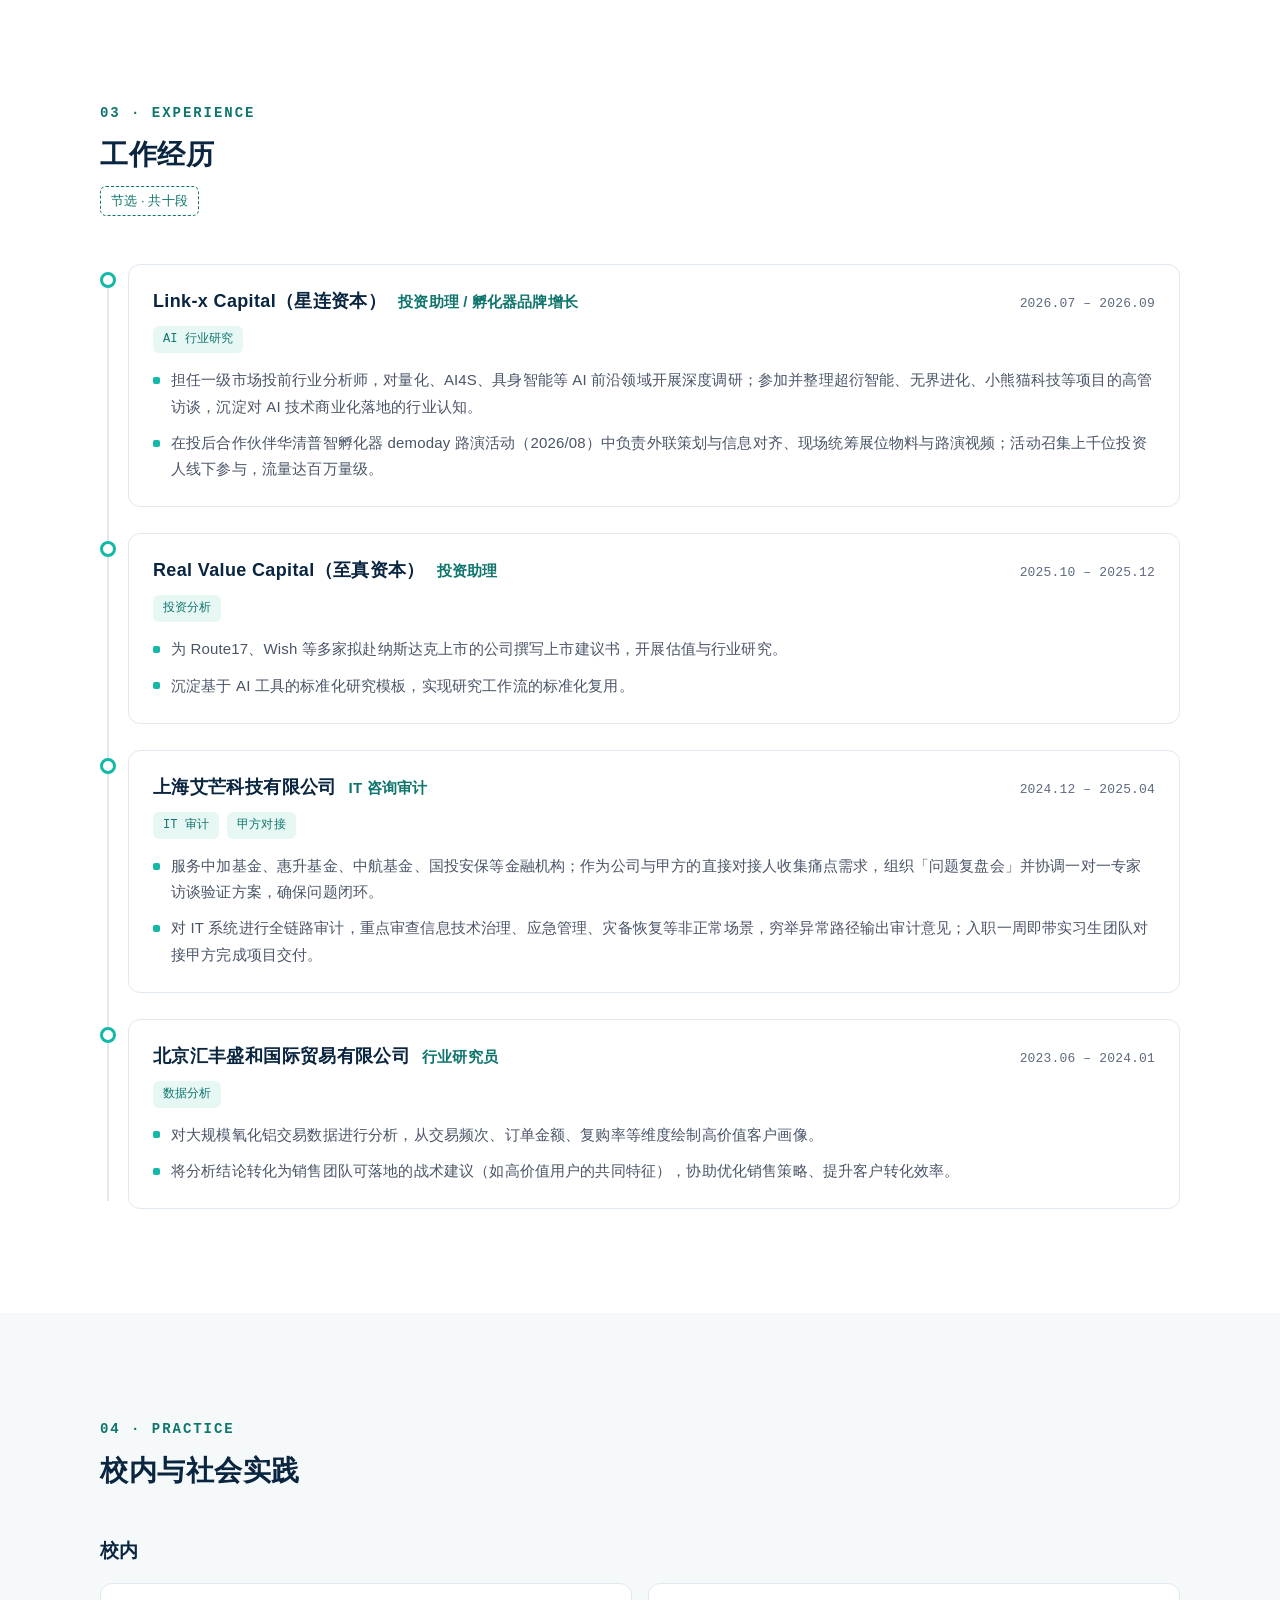
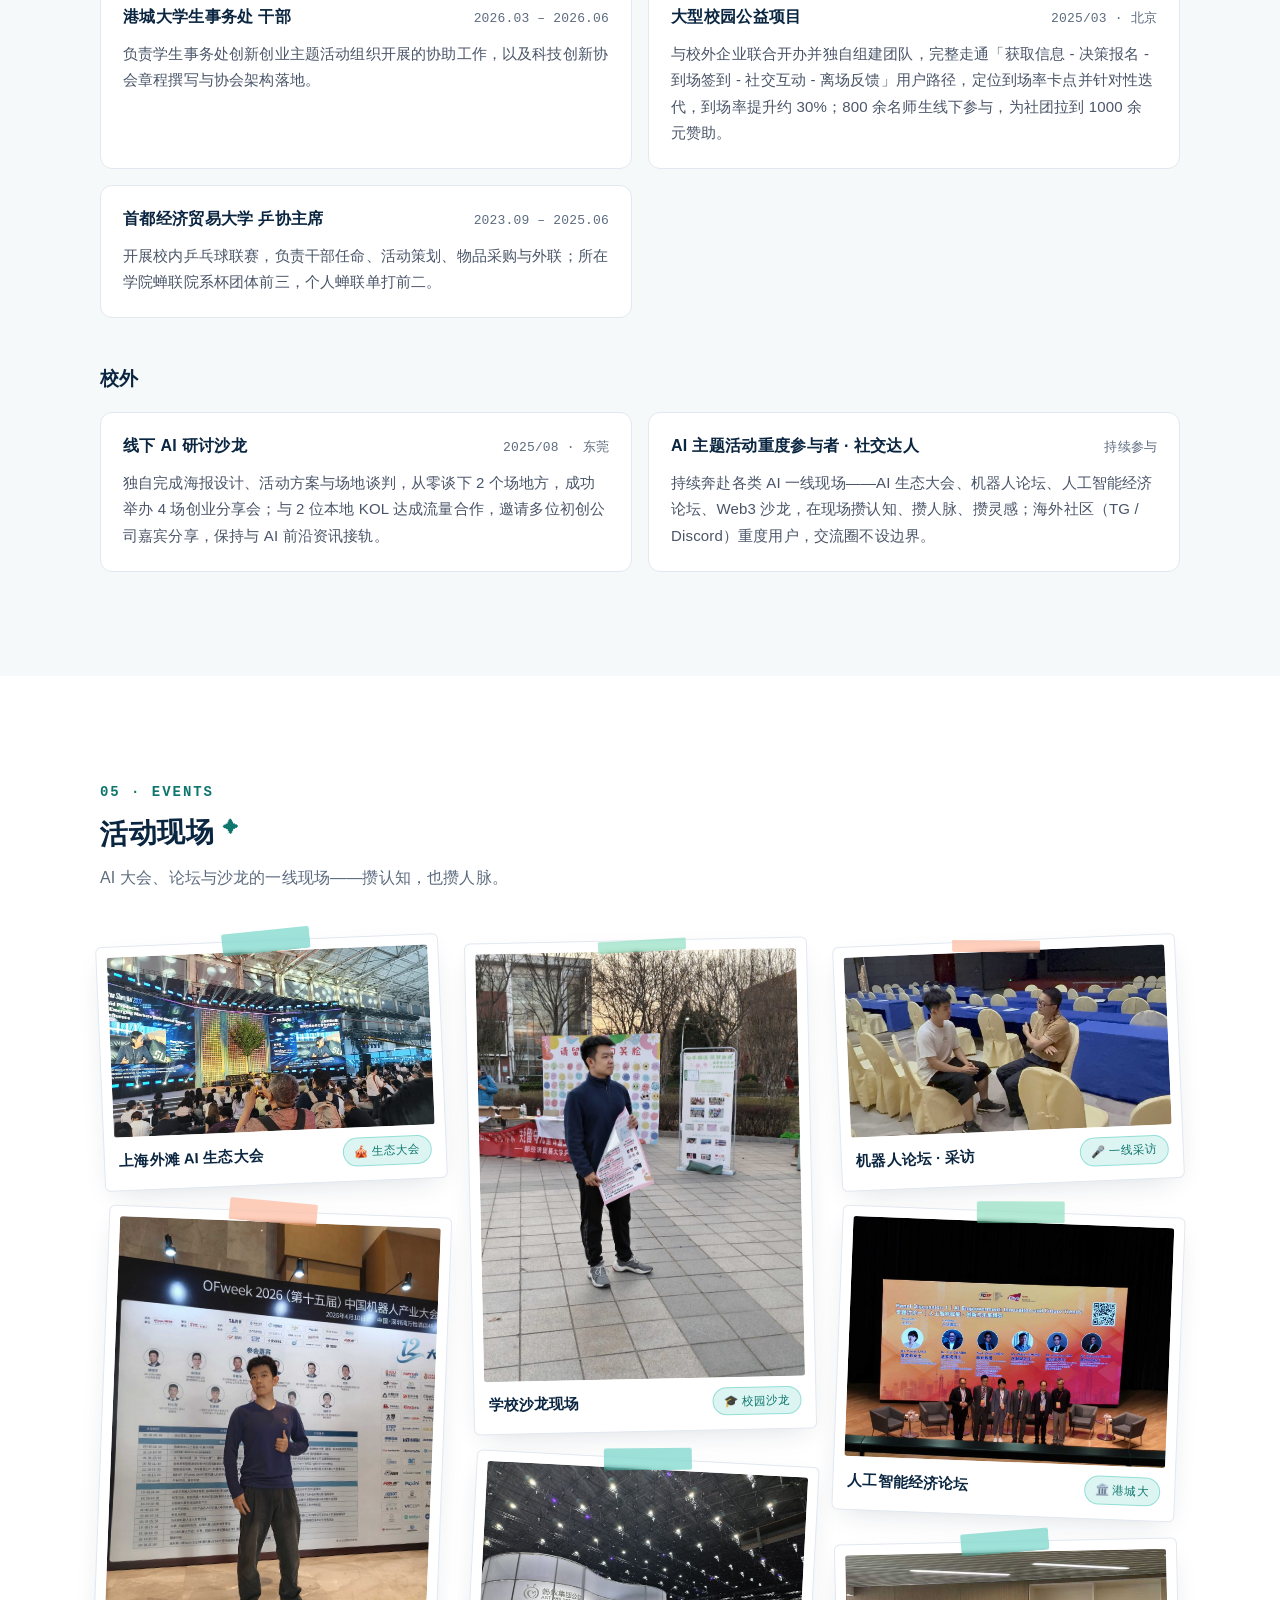
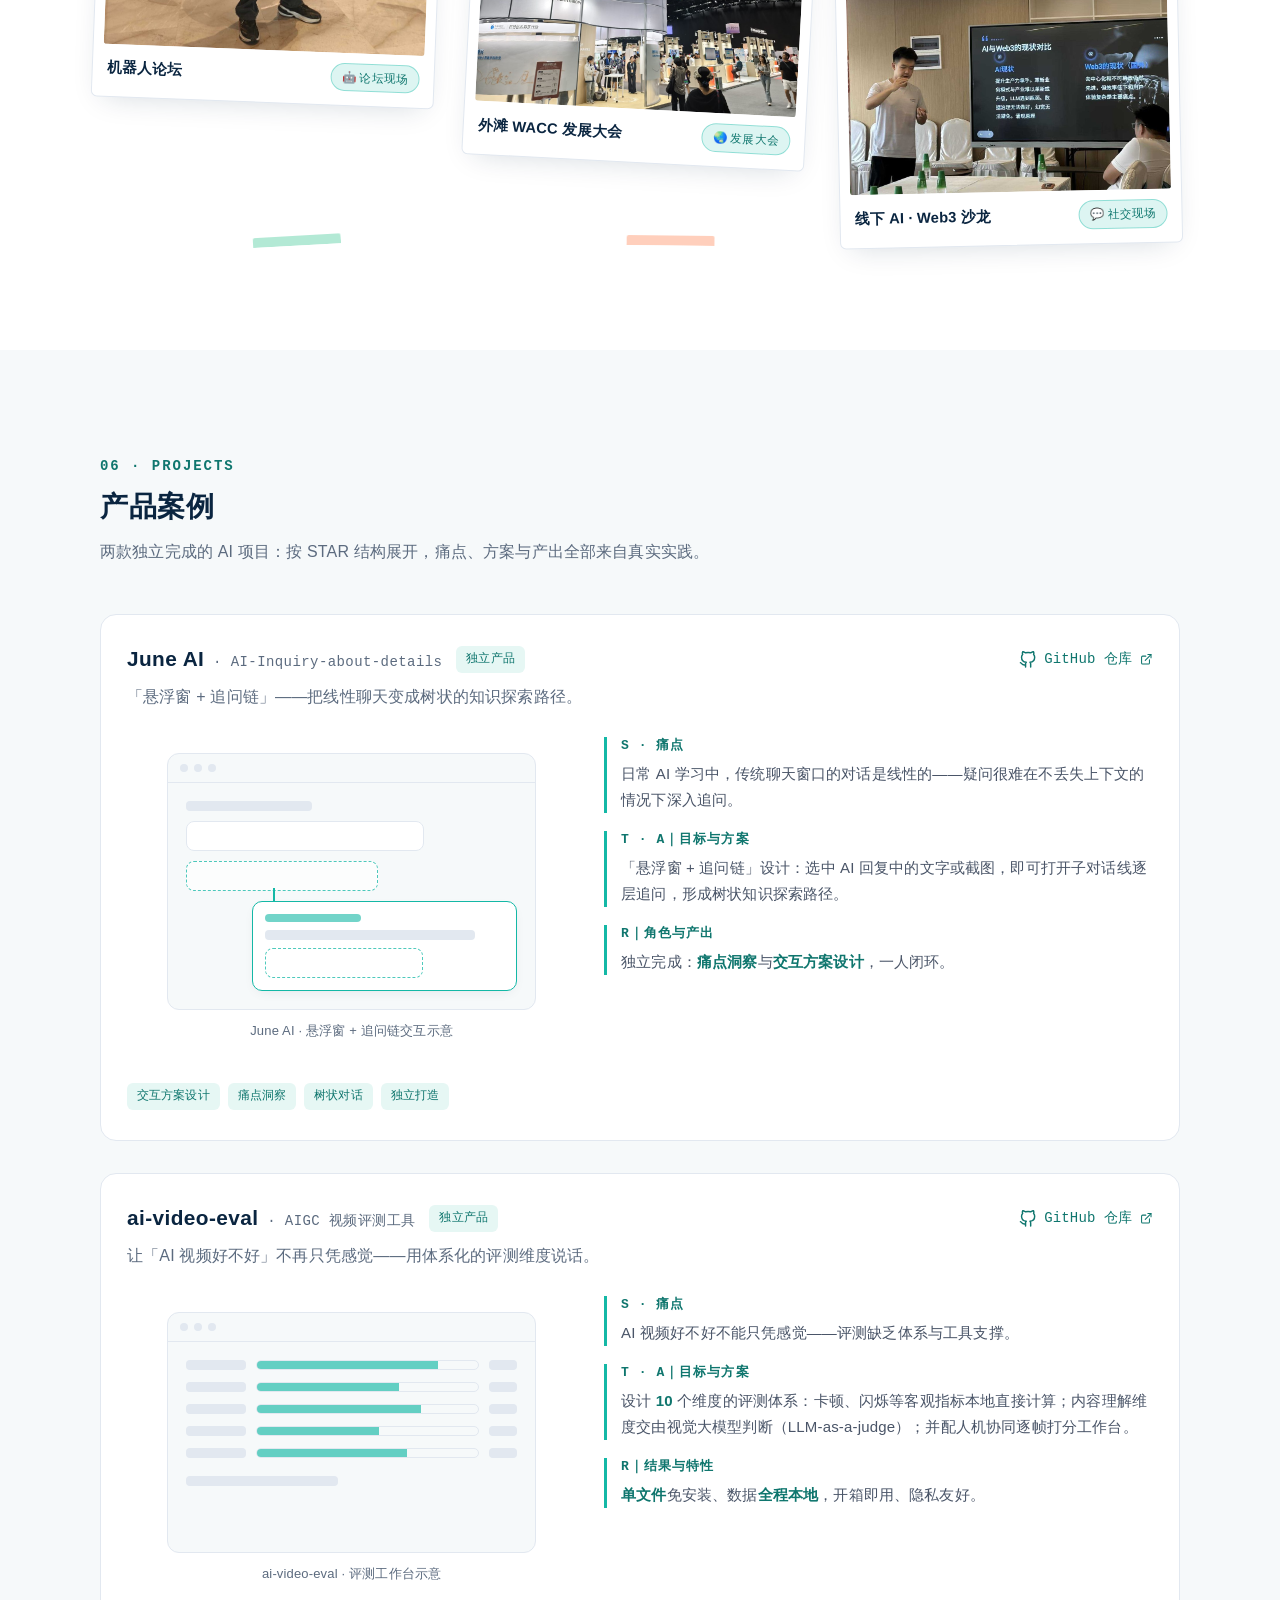
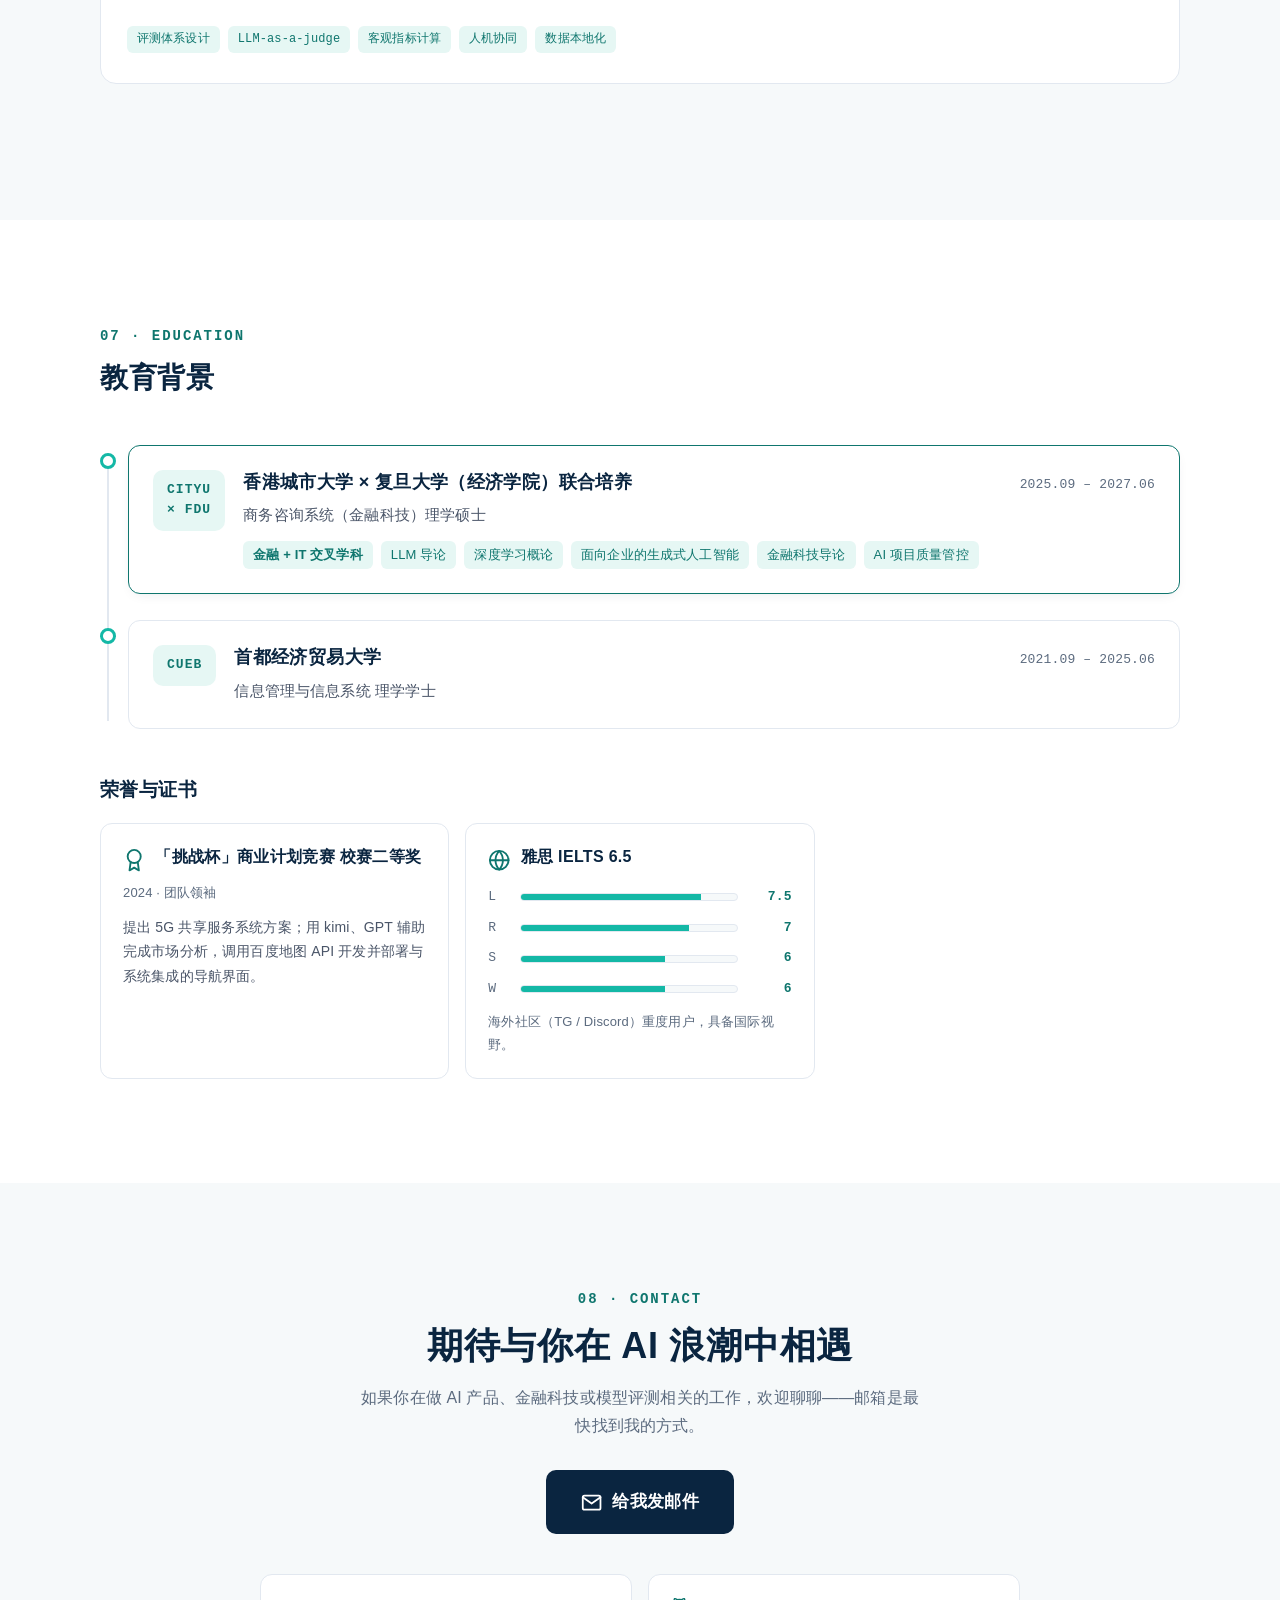
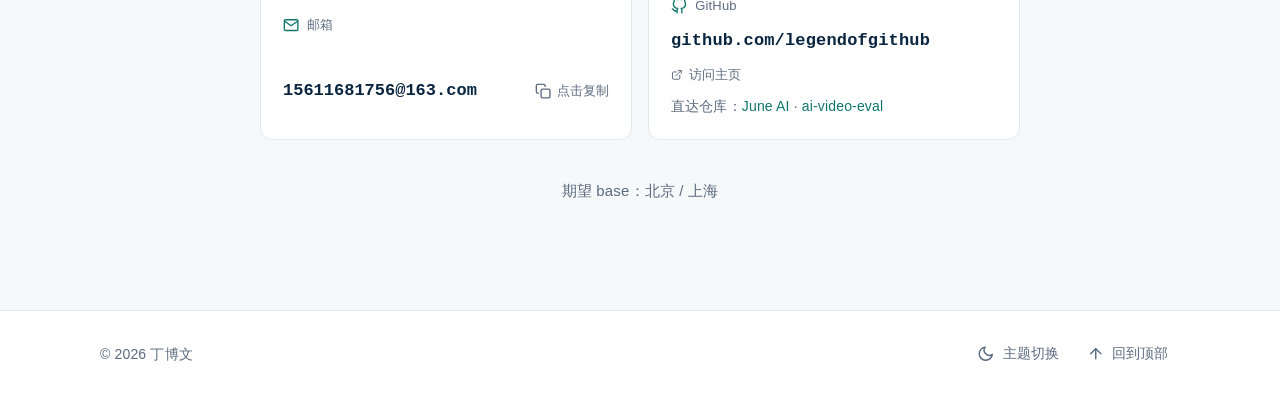
==== commit 5e834011: "chore: 雅思小分更新为 L7.5/R7/S6/W6，删除人民日报报道相关内容（实践卡文案 + 荣誉墙媒体报道卡 + 孤儿图标）" ====
--- a/index.html
+++ b/index.html
@@ -76,7 +76,6 @@
     <symbol id="i-target" viewBox="0 0 24 24"><circle cx="12" cy="12" r="10"/><circle cx="12" cy="12" r="6"/><circle cx="12" cy="12" r="2"/></symbol>
     <symbol id="i-award" viewBox="0 0 24 24"><circle cx="12" cy="8" r="7"/><polyline points="8.21 13.89 7 23 12 20 17 23 15.79 13.88"/></symbol>
     <symbol id="i-globe" viewBox="0 0 24 24"><circle cx="12" cy="12" r="10"/><line x1="2" y1="12" x2="22" y2="12"/><path d="M12 2a15.3 15.3 0 0 1 4 10 15.3 15.3 0 0 1-4 10 15.3 15.3 0 0 1-4-10 15.3 15.3 0 0 1 4-10z"/></symbol>
-    <symbol id="i-news" viewBox="0 0 24 24"><path d="M14 2H6a2 2 0 0 0-2 2v16a2 2 0 0 0 2 2h12a2 2 0 0 0 2-2V8z"/><polyline points="14 2 14 8 20 8"/><line x1="16" y1="13" x2="8" y2="13"/><line x1="16" y1="17" x2="8" y2="17"/><polyline points="10 9 9 9 8 9"/></symbol>
     <symbol id="i-cap" viewBox="0 0 24 24"><path d="M22 10L12 5 2 10l10 5 10-5z"/><path d="M6 12v5c3 3 9 3 12 0v-5"/></symbol>
     <symbol id="i-layers" viewBox="0 0 24 24"><polygon points="12 2 2 7 12 12 22 7 12 2"/><polyline points="2 17 12 22 22 17"/><polyline points="2 12 12 17 22 12"/></symbol>
   </svg>
@@ -867,7 +866,7 @@
               <h3>大型校园公益项目</h3>
               <time class="tl-time mono" datetime="2025-03">2025/03 · 北京</time>
             </div>
-            <p>与校外企业联合开办并独自组建团队，完整走通「获取信息 - 决策报名 - 到场签到 - 社交互动 - 离场反馈」用户路径，定位到场率卡点并针对性迭代，到场率提升约 30%；800 余名师生线下参与，为社团拉到 1000 余元赞助，活动获人民日报报道。</p>
+            <p>与校外企业联合开办并独自组建团队，完整走通「获取信息 - 决策报名 - 到场签到 - 社交互动 - 离场反馈」用户路径，定位到场率卡点并针对性迭代，到场率提升约 30%；800 余名师生线下参与，为社团拉到 1000 余元赞助。</p>
           </article>
           <article class="campus-card reveal">
             <div class="tl-head">
@@ -1128,22 +1127,13 @@
               <svg class="icon" aria-hidden="true"><use href="#i-globe"/></svg>
               <h3>雅思 IELTS 6.5</h3>
             </div>
-            <div class="ielts" role="img" aria-label="雅思四项小分：听力 7，阅读 7，口语 6.5，写作 6，满分 9">
-              <div class="ielts-row"><span class="mono">L</span><span class="ielts-track"><span class="ielts-fill" style="width:77.8%"></span></span><span class="mono ielts-val">7</span></div>
+            <div class="ielts" role="img" aria-label="雅思四项小分：听力 7.5，阅读 7，口语 6，写作 6，满分 9">
+              <div class="ielts-row"><span class="mono">L</span><span class="ielts-track"><span class="ielts-fill" style="width:83.3%"></span></span><span class="mono ielts-val">7.5</span></div>
               <div class="ielts-row"><span class="mono">R</span><span class="ielts-track"><span class="ielts-fill" style="width:77.8%"></span></span><span class="mono ielts-val">7</span></div>
-              <div class="ielts-row"><span class="mono">S</span><span class="ielts-track"><span class="ielts-fill" style="width:72.2%"></span></span><span class="mono ielts-val">6.5</span></div>
+              <div class="ielts-row"><span class="mono">S</span><span class="ielts-track"><span class="ielts-fill" style="width:66.7%"></span></span><span class="mono ielts-val">6</span></div>
               <div class="ielts-row"><span class="mono">W</span><span class="ielts-track"><span class="ielts-fill" style="width:66.7%"></span></span><span class="mono ielts-val">6</span></div>
             </div>
             <p class="honor-meta">海外社区（TG / Discord）重度用户，具备国际视野。</p>
-          </article>
-
-          <article class="honor-card reveal">
-            <div class="honor-head">
-              <svg class="icon" aria-hidden="true"><use href="#i-news"/></svg>
-              <h3>媒体报道</h3>
-            </div>
-            <p class="honor-meta">人民日报</p>
-            <p>主导的大型校园公益项目（800 余名师生线下参与）获人民日报报道。</p>
           </article>
         </div>
       </div>
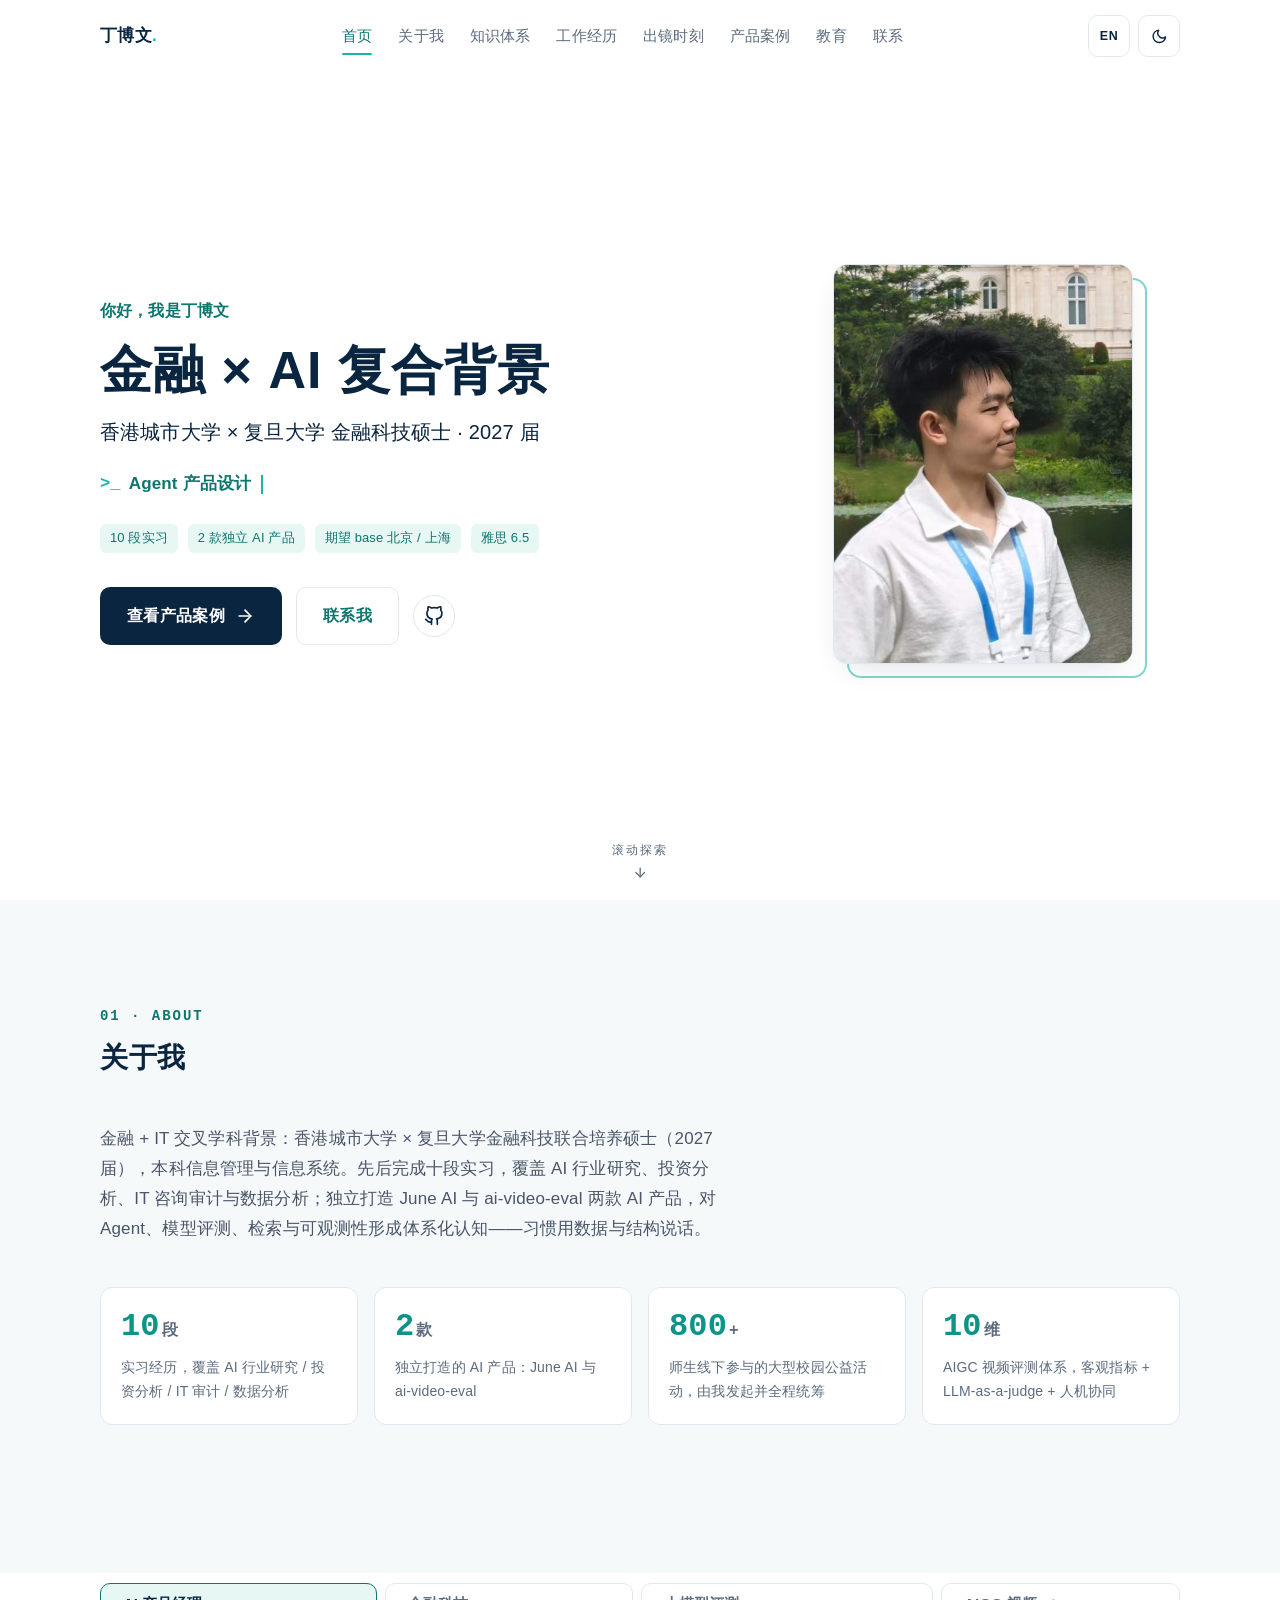
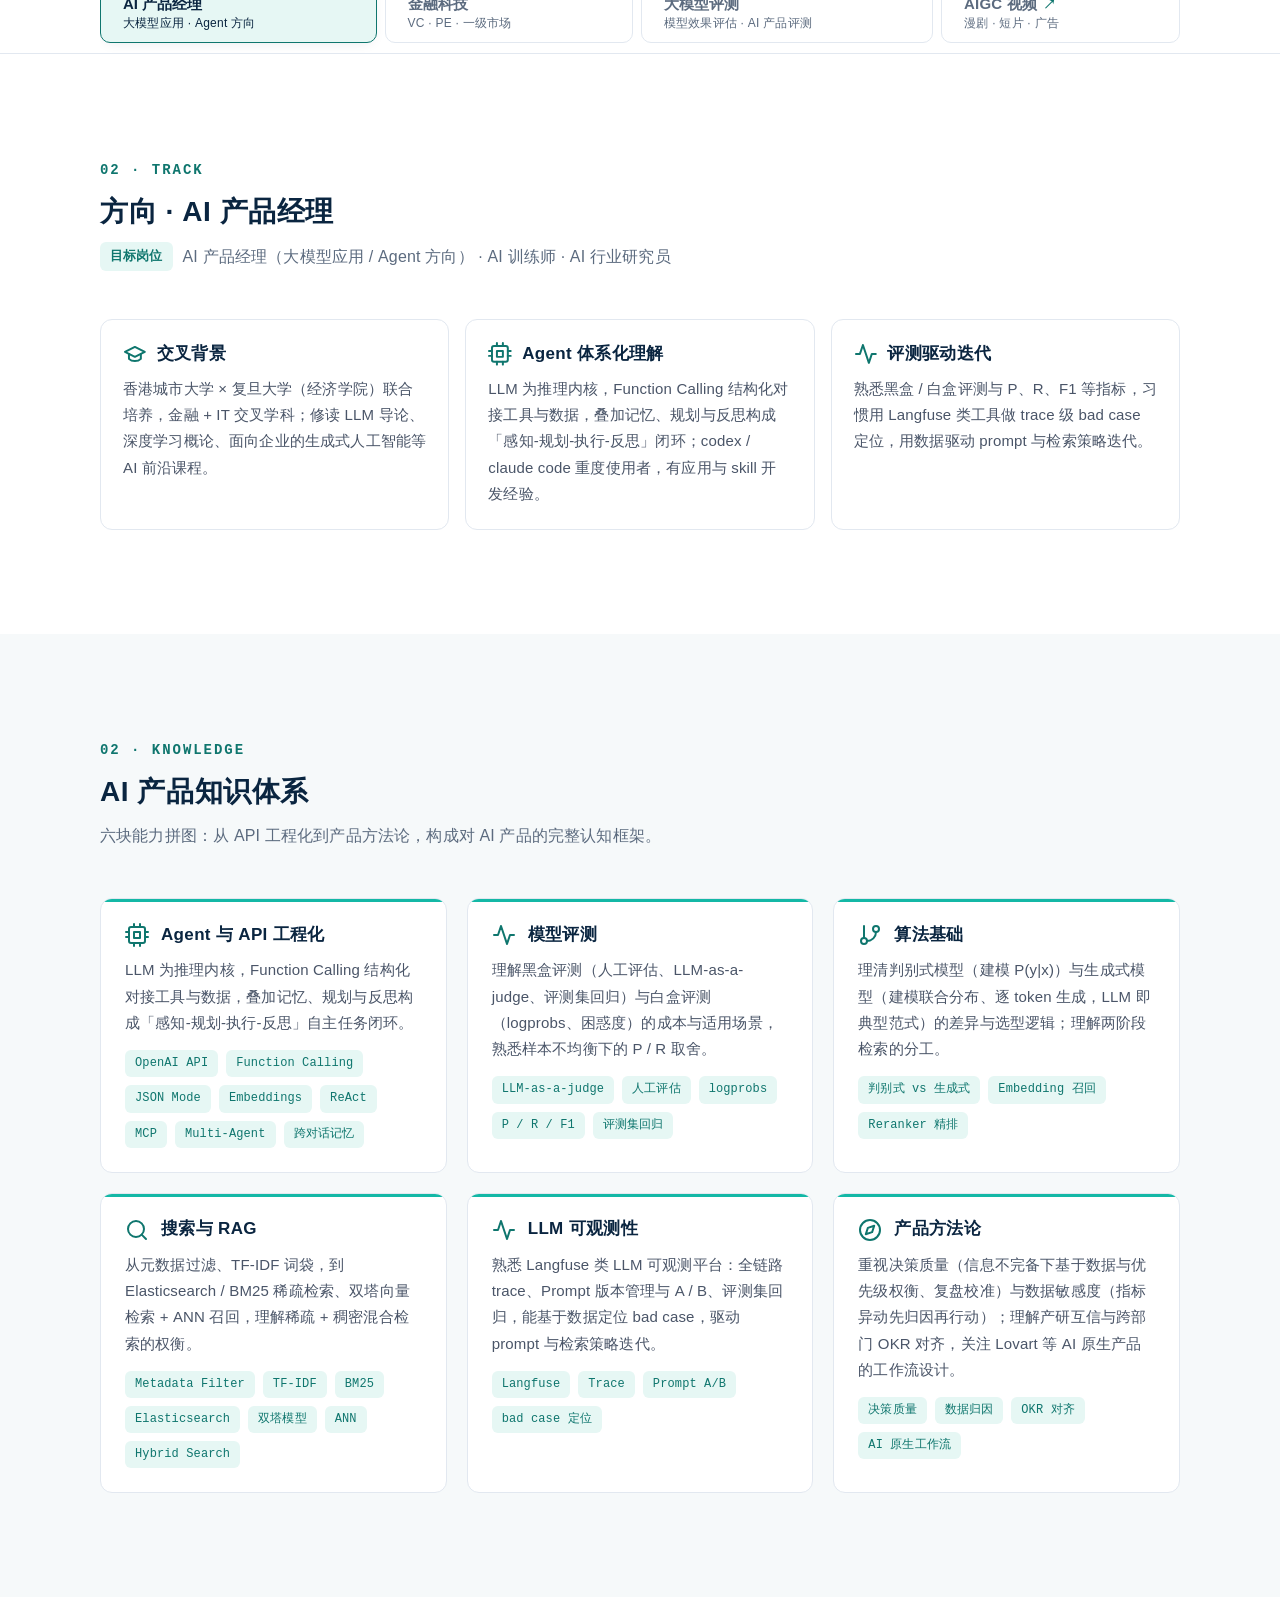
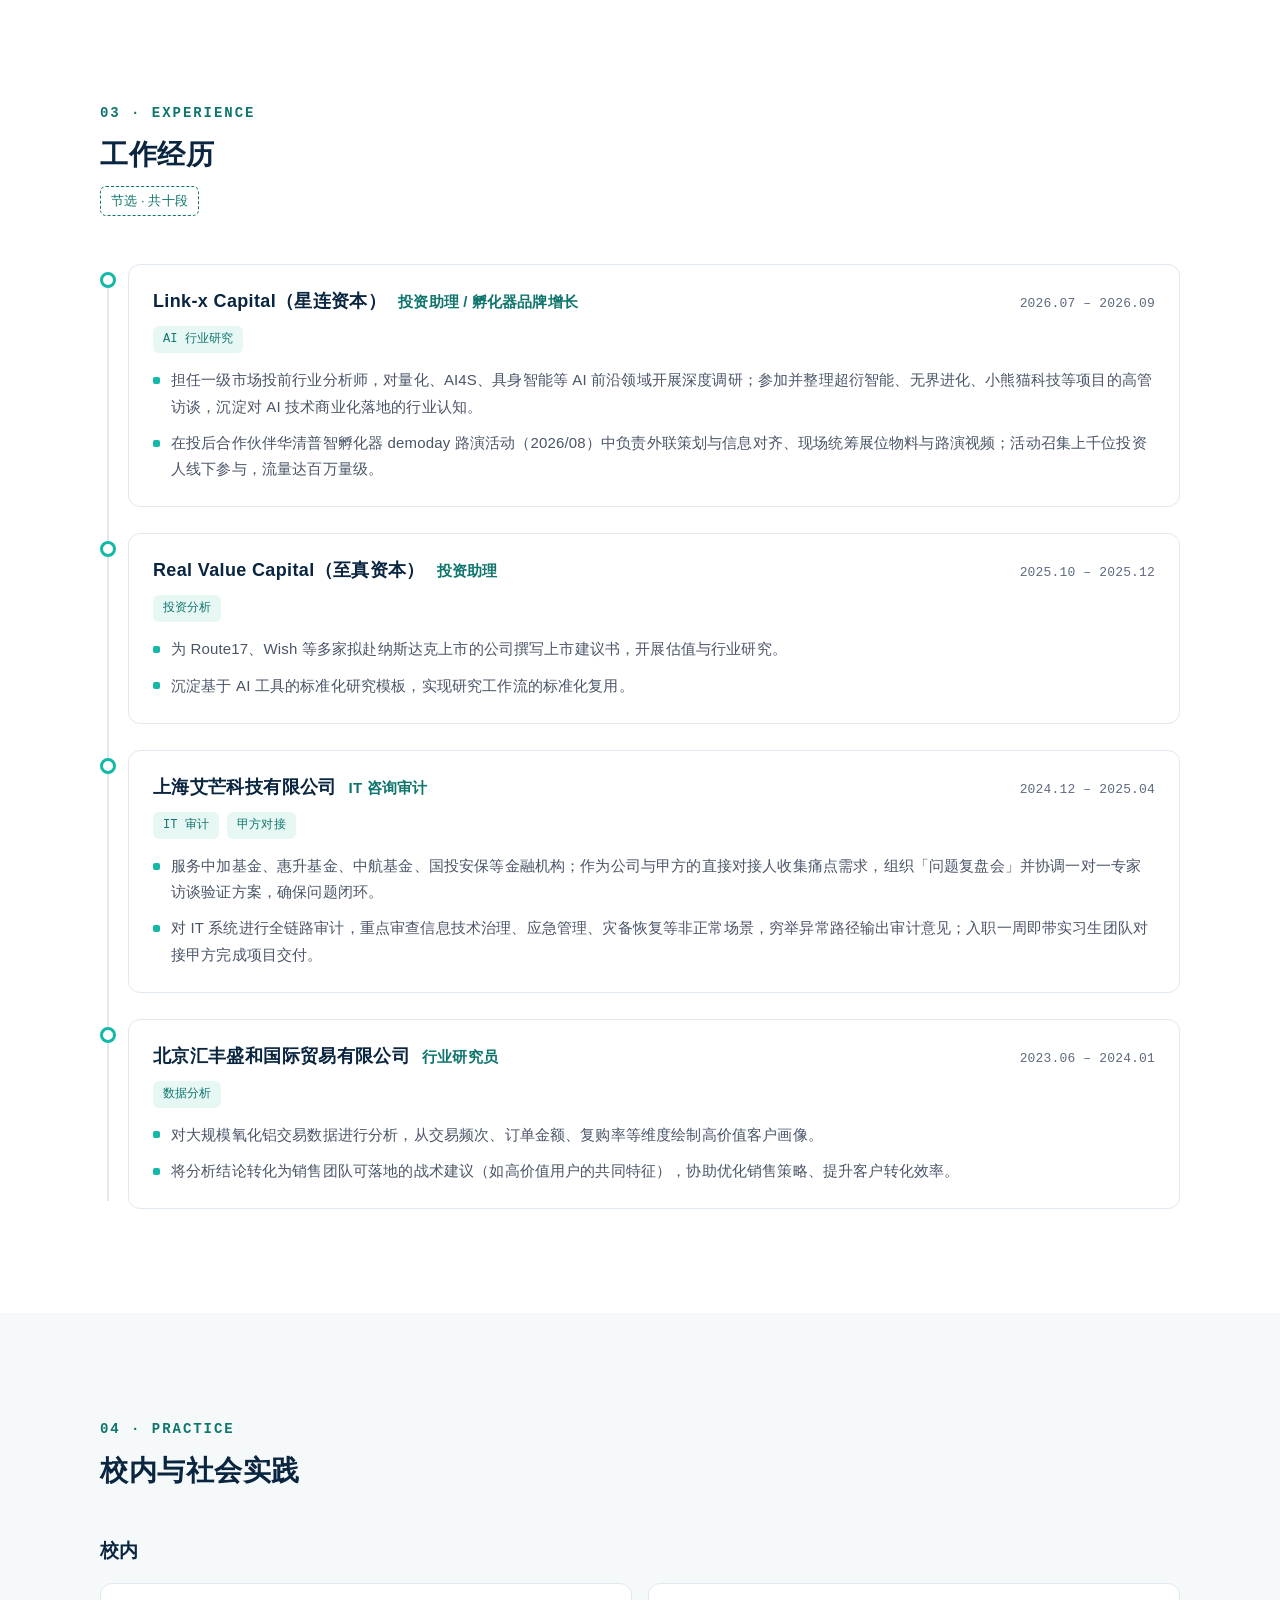
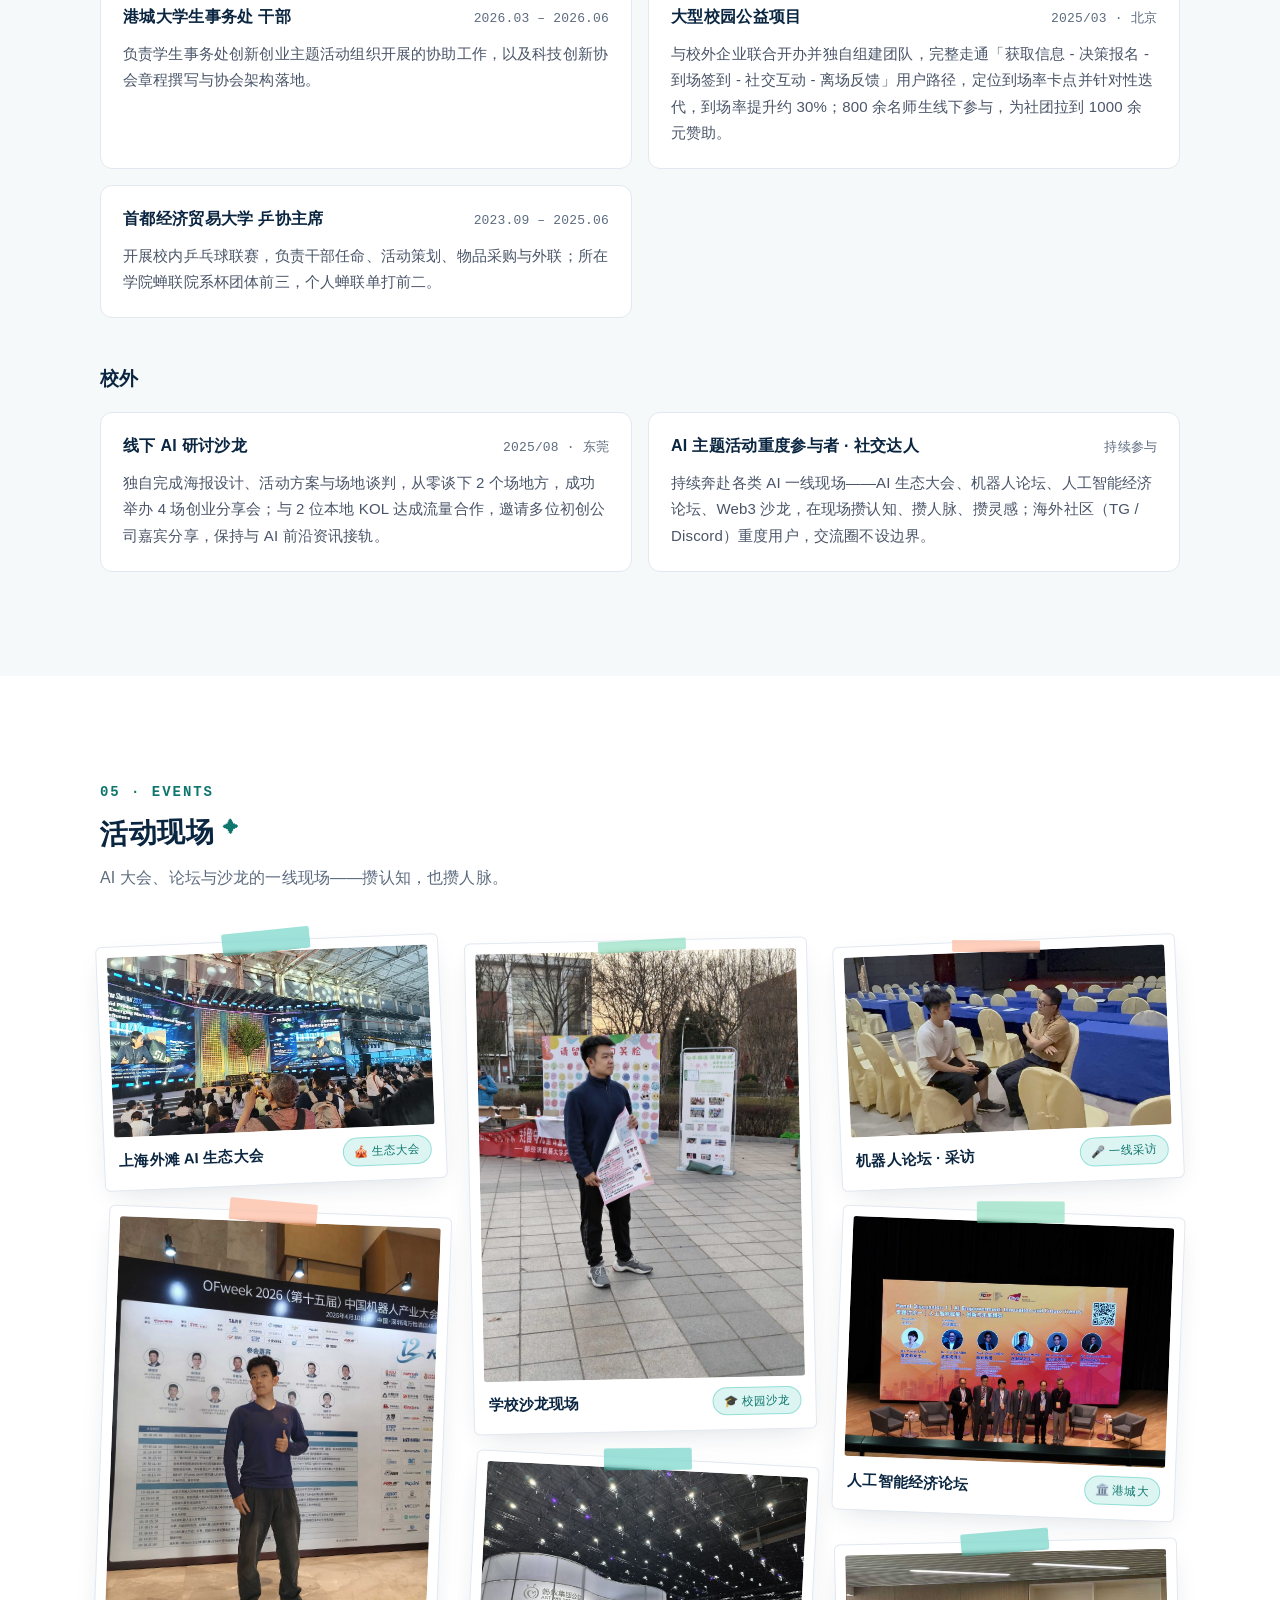
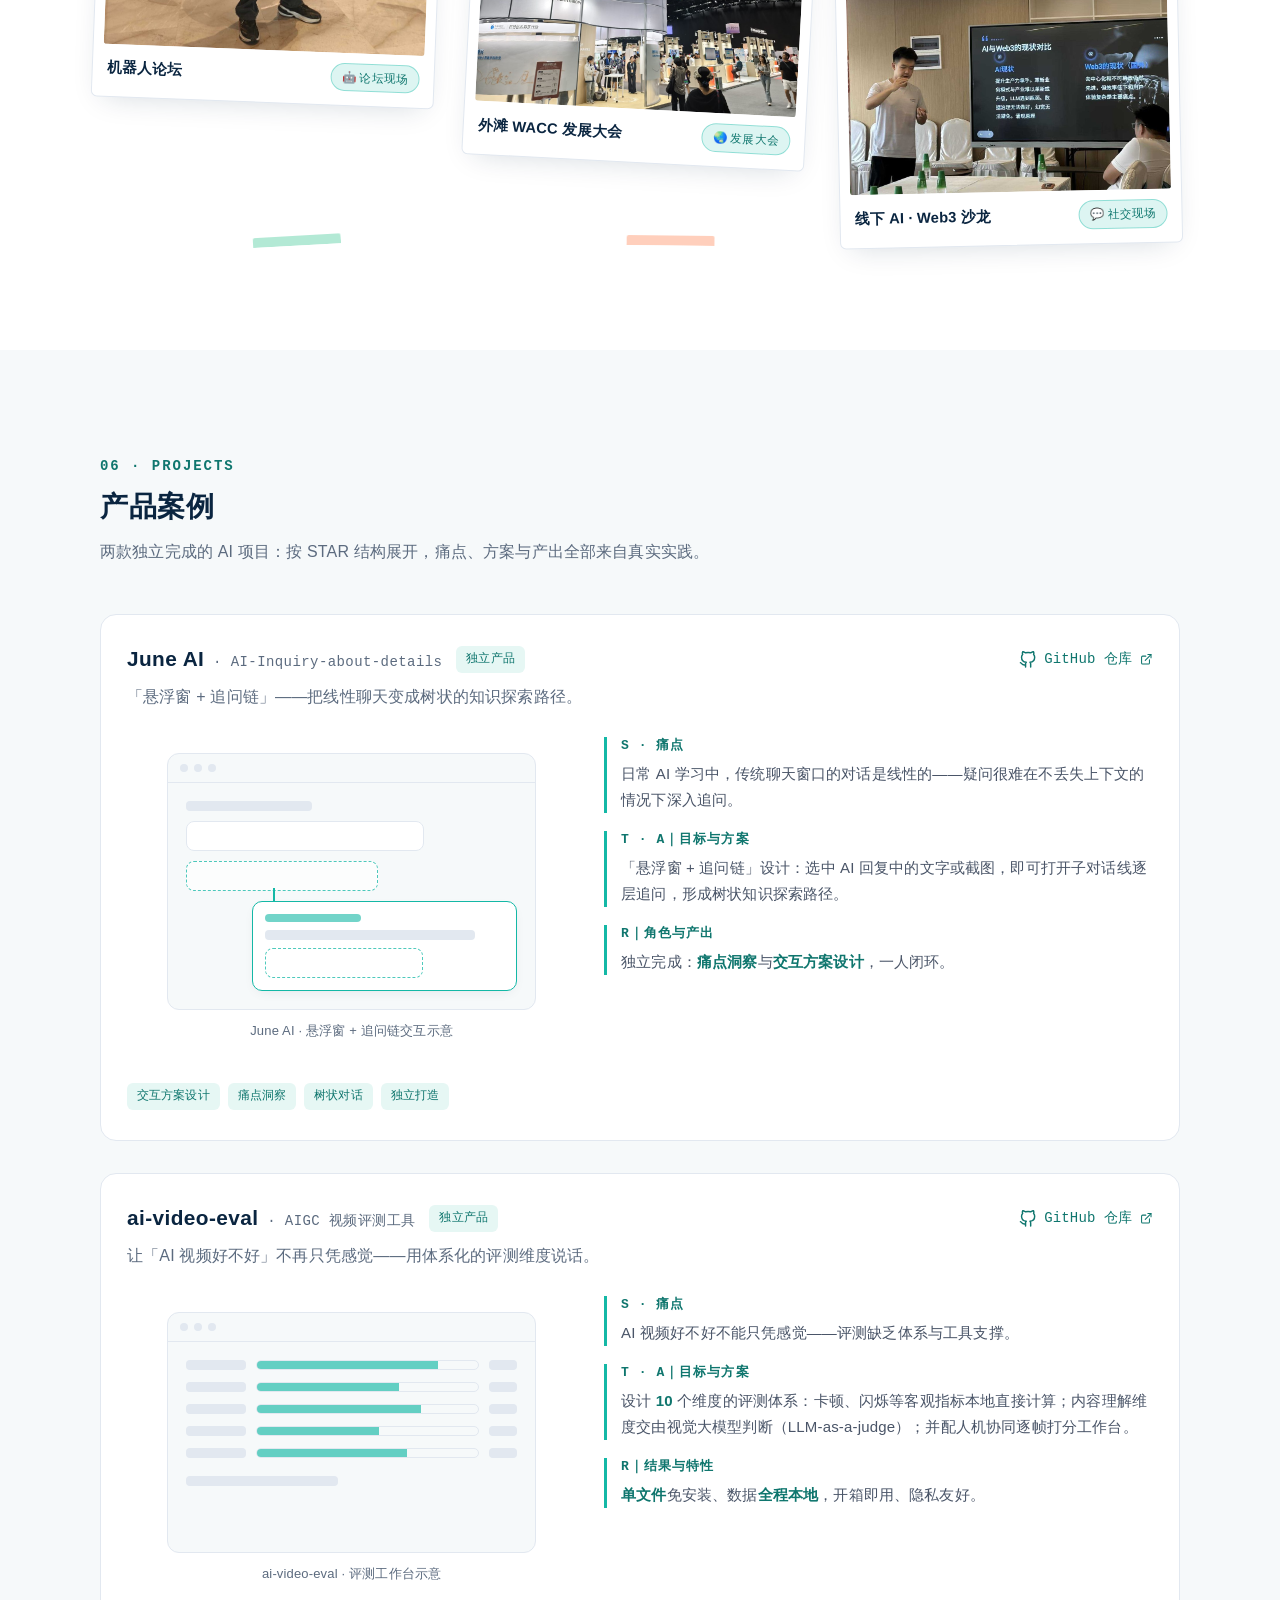
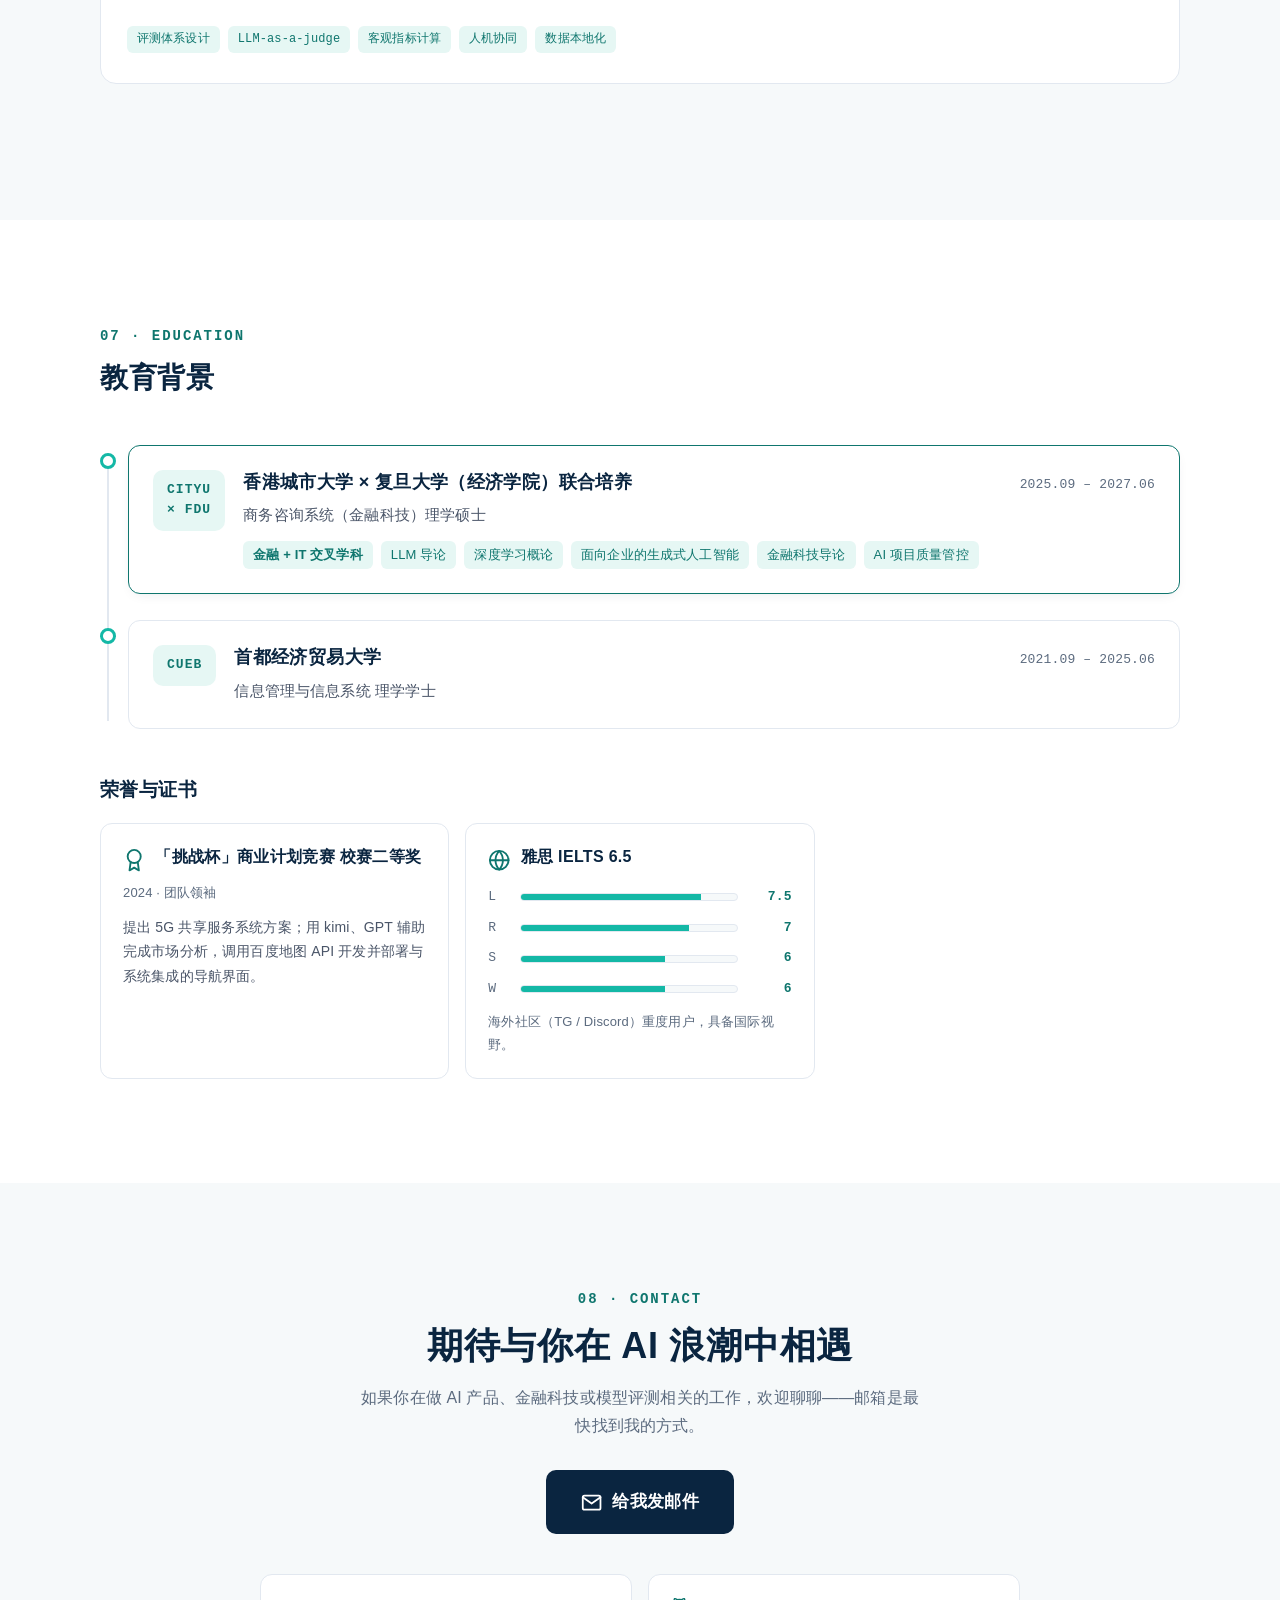
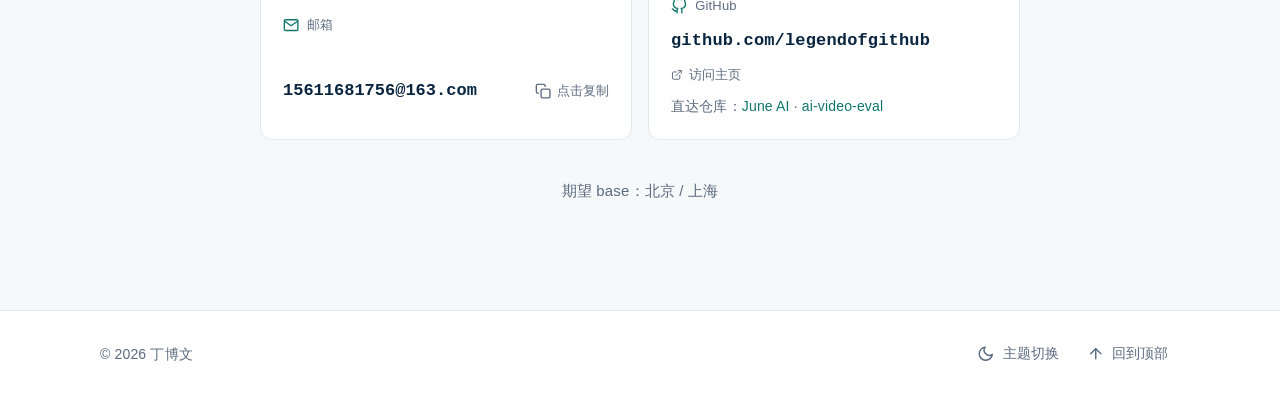
==== commit 5eb57dd6: "feat: 全站中英切换——右上角 EN/中 按钮，i18n.js 字典式文本替换 + localStorage 持久化 + 板块联动文案双语（main.js BOARD_CONF zh/en），覆盖" ====
--- a/index.html
+++ b/index.html
@@ -34,6 +34,7 @@
 
   <link rel="icon" type="image/svg+xml" href="assets/favicon.svg">
   <link rel="stylesheet" href="styles.css">
+  <script src="i18n.js" defer></script>
   <script src="main.js" defer></script>
 
   <script type="application/ld+json">
@@ -97,6 +98,7 @@
         <li><a class="nav-link" href="#contact">联系</a></li>
       </ul>
       <div class="nav-actions">
+        <button type="button" class="icon-btn lang-btn" id="lang-toggle" aria-label="Switch to English"><span class="lang-label">EN</span></button>
         <button type="button" class="icon-btn theme-btn" data-theme-toggle aria-label="切换深色或浅色主题">
           <svg class="icon icon-moon" aria-hidden="true"><use href="#i-moon"/></svg>
           <svg class="icon icon-sun" aria-hidden="true"><use href="#i-sun"/></svg>
--- a/styles.css
+++ b/styles.css
@@ -1063,3 +1063,12 @@
   .ev-title-doodle { animation: none; }
   .ev-card, .ev-ph img, .ev-chip { transition: none; }
 }
+
+/* ---------- 语言切换按钮 ---------- */
+.lang-btn {
+  font-size: 0.78rem;
+  font-weight: 700;
+  letter-spacing: 0.04em;
+  min-width: 34px;
+  padding: 0 8px;
+}
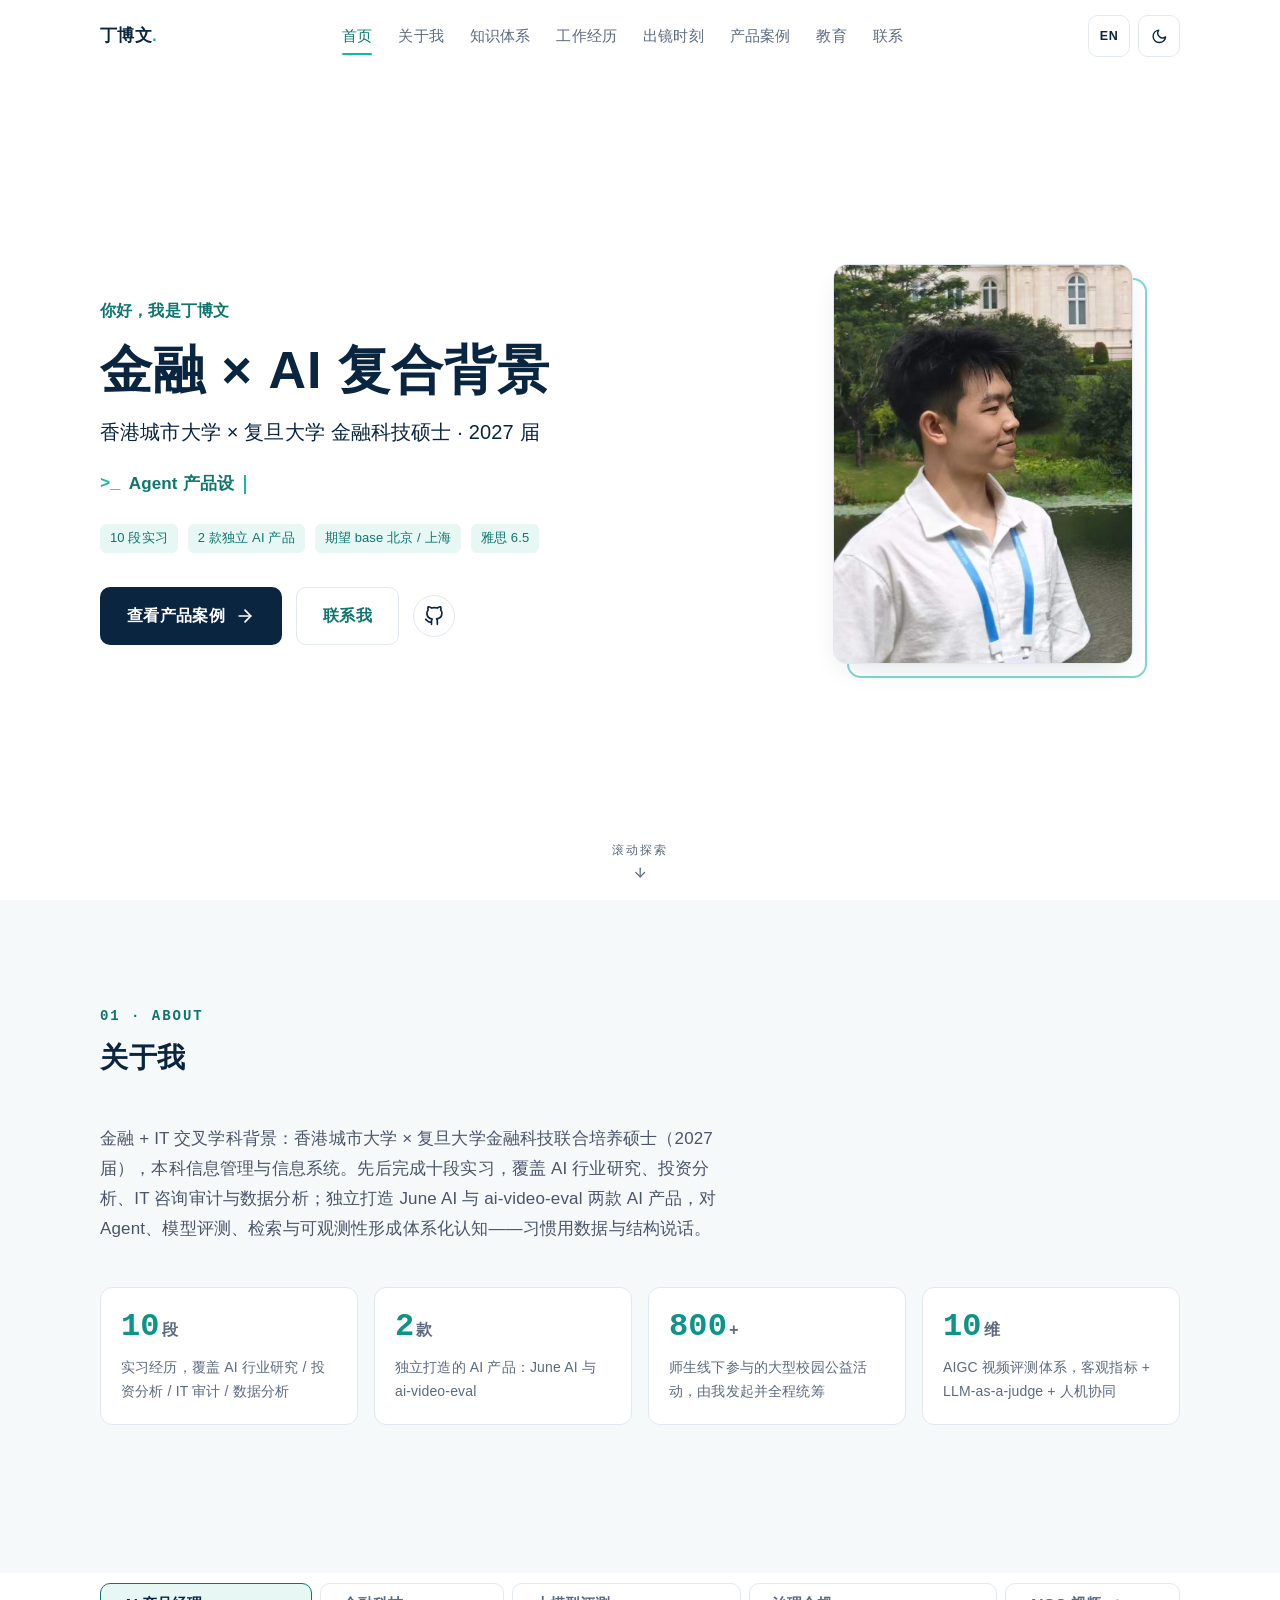
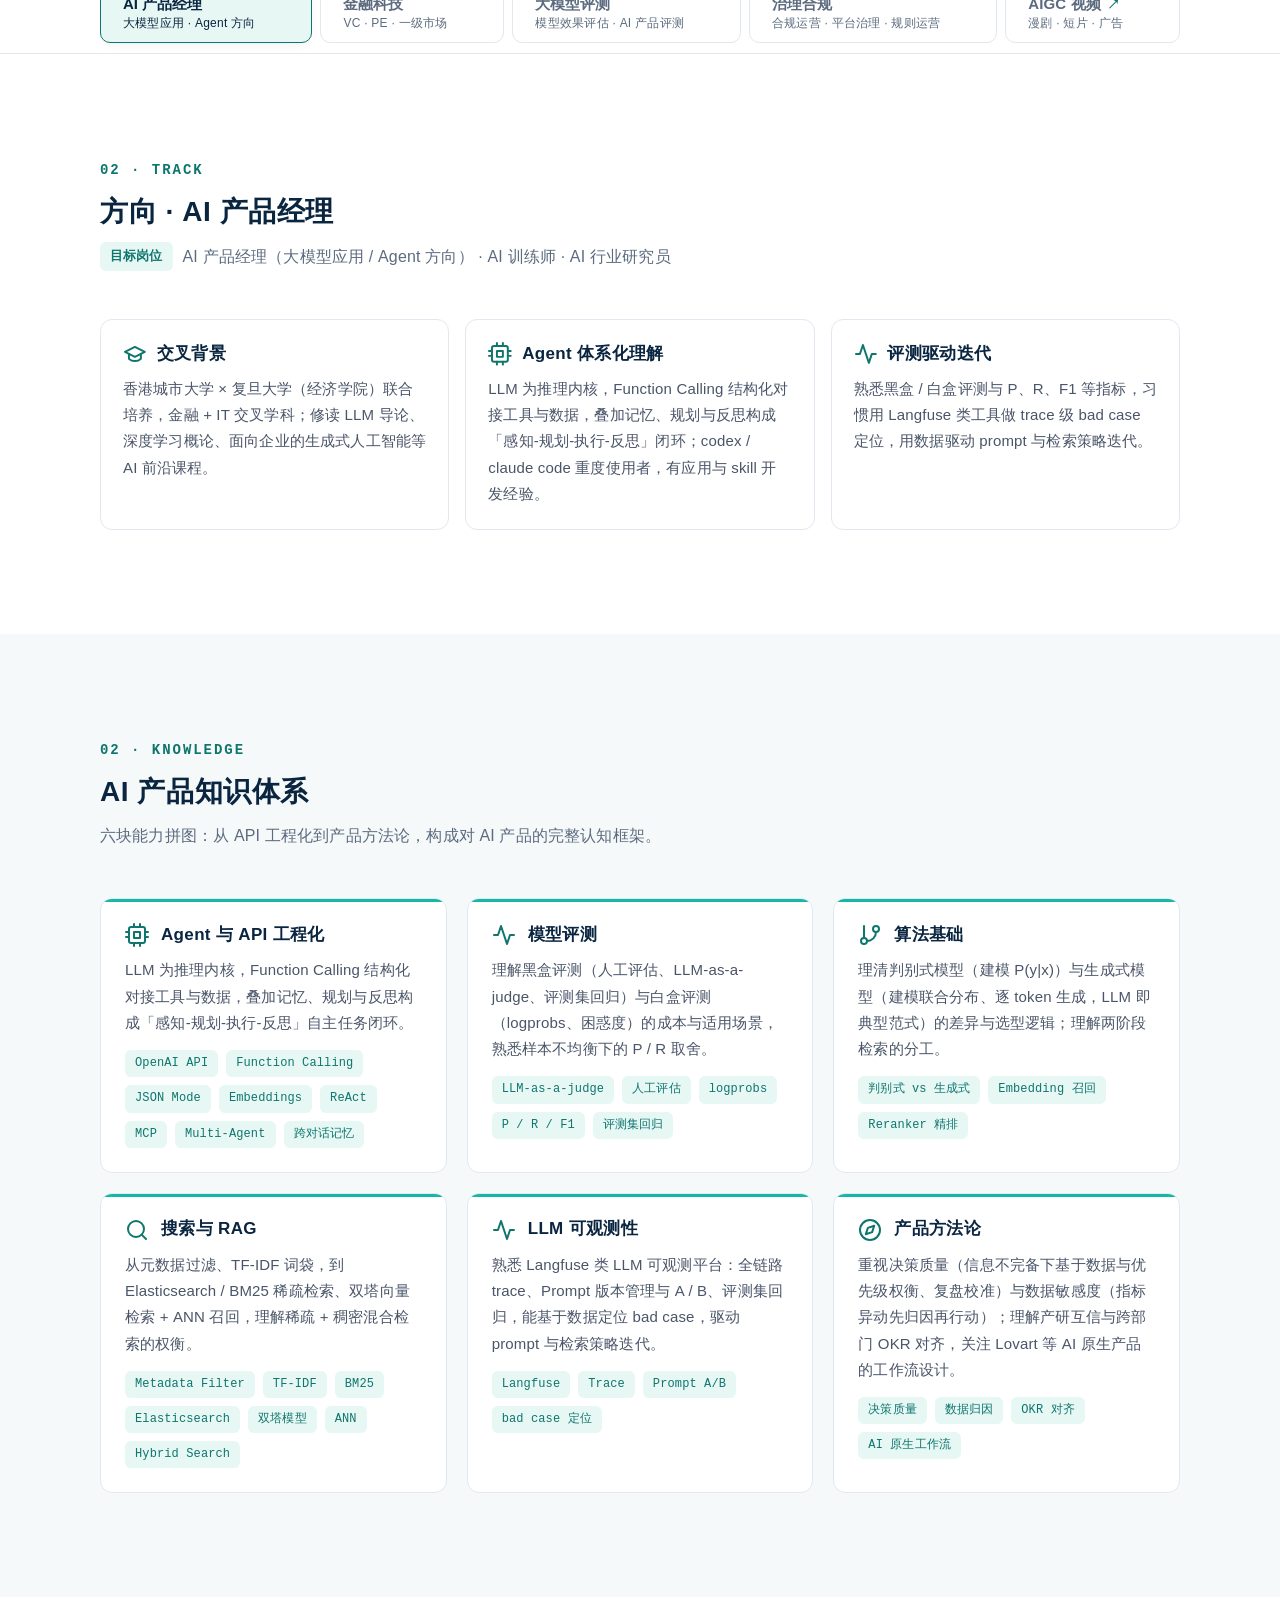
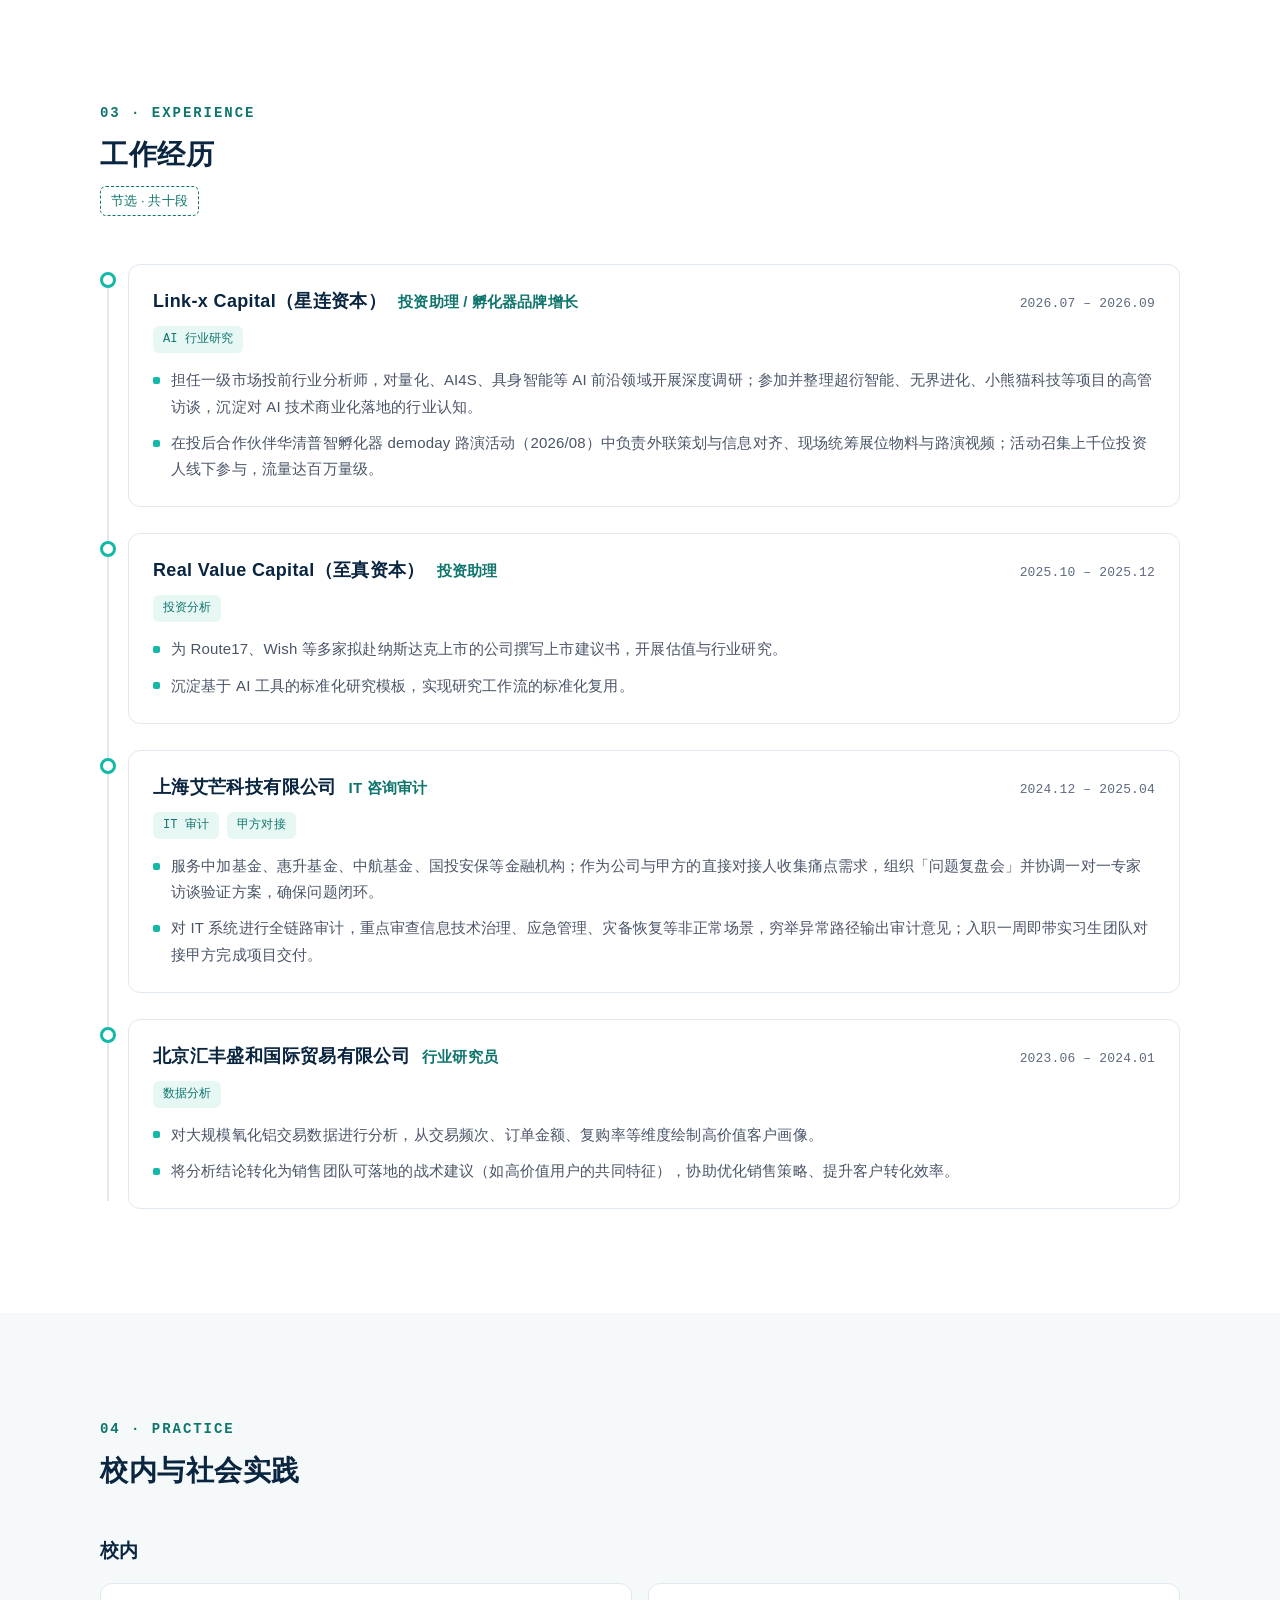
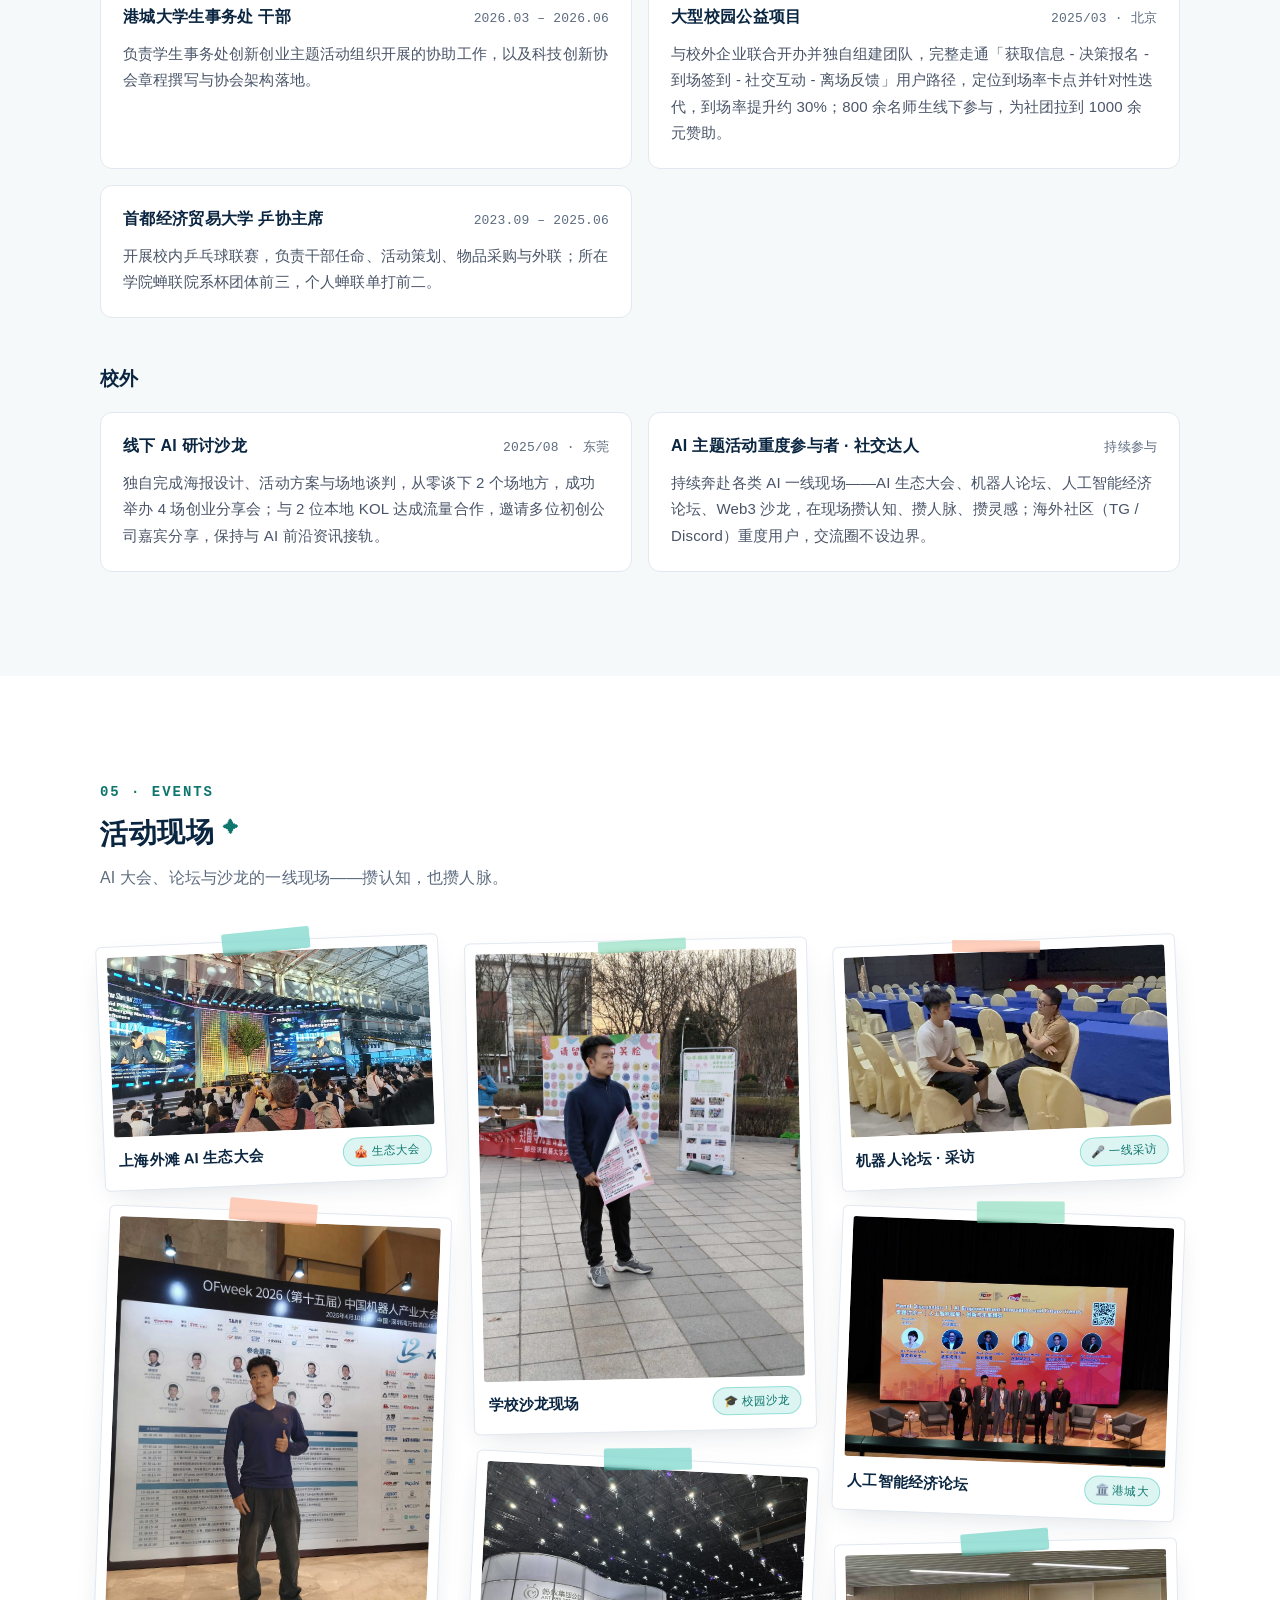
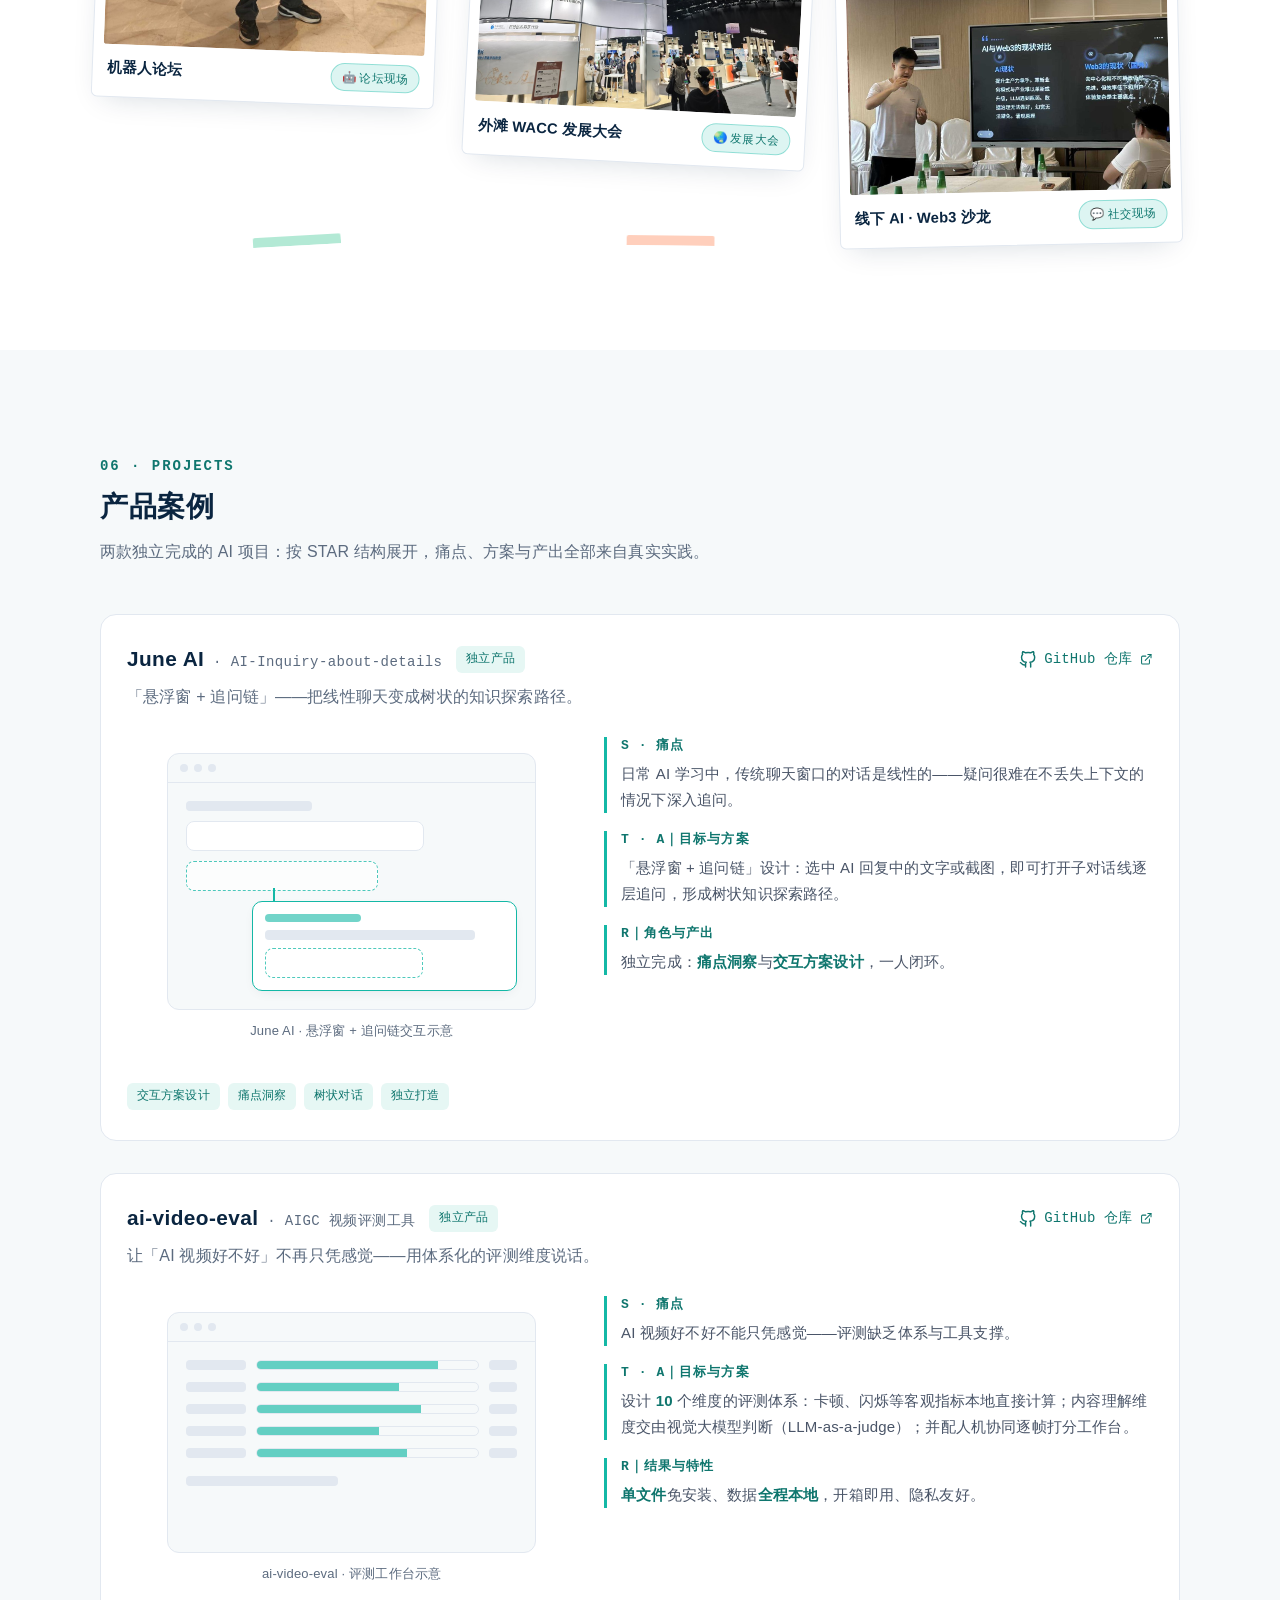
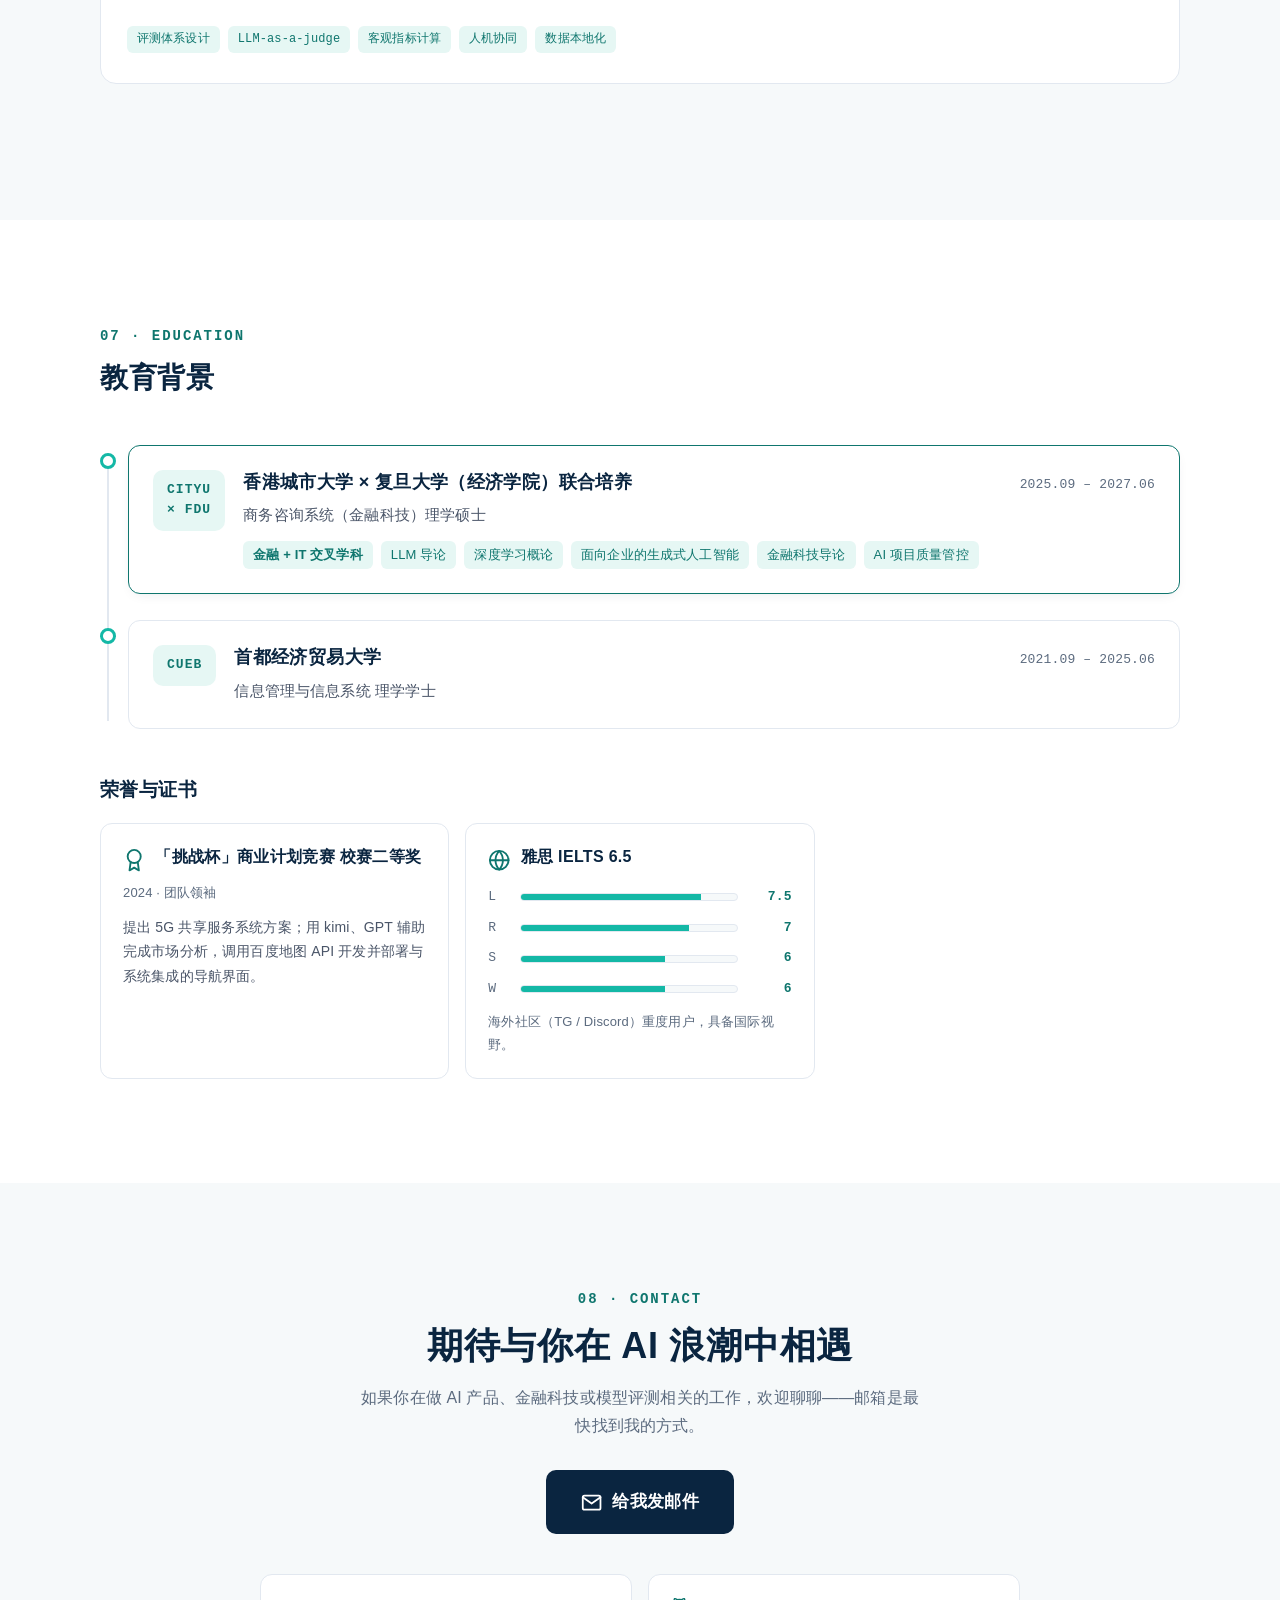
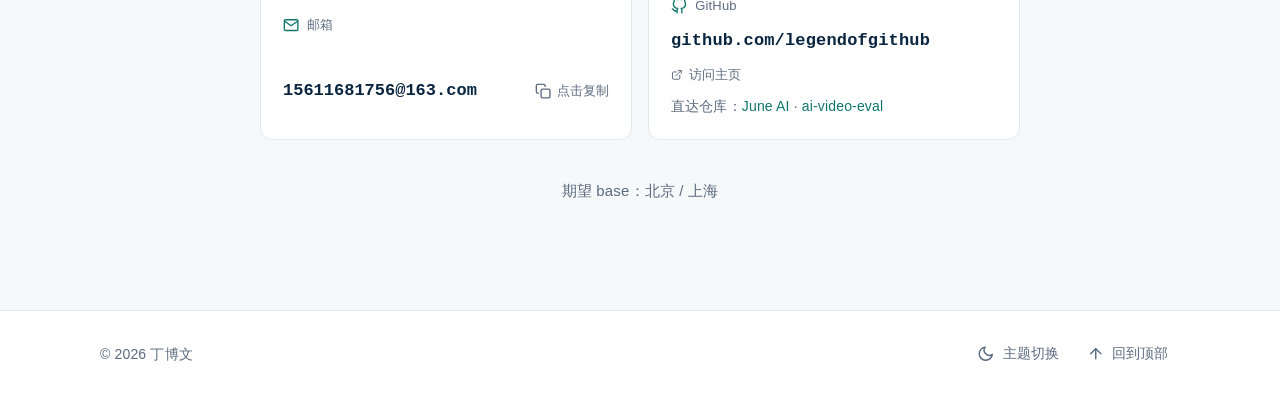
==== commit 563f2016: "feat: 新增「治理合规」第四方向板块——基于拼多多合规运营管培岗简历：治理闭环 SVG 示意图（图文结合）+ 六卡知识体系（合规审计/上市合规/平台规则运营/安全隐私/风险核验/章程设计）+ 治理" ====
--- a/index.html
+++ b/index.html
@@ -60,6 +60,8 @@
     <symbol id="i-github" viewBox="0 0 24 24"><path d="M9 19c-5 1.5-5-2.5-7-3m14 6v-3.87a3.37 3.37 0 0 0-.94-2.61c3.14-.35 6.44-1.54 6.44-7A5.44 5.44 0 0 0 20 4.77 5.07 5.07 0 0 0 19.91 1S18.73.65 16 2.48a13.38 13.38 0 0 0-7 0C6.27.65 5.09 1 5.09 1A5.07 5.07 0 0 0 5 4.77a5.44 5.44 0 0 0-1.5 3.78c0 5.42 3.3 6.61 6.44 7A3.37 3.37 0 0 0 9 18.13V22"/></symbol>
     <symbol id="i-mail" viewBox="0 0 24 24"><rect x="2" y="4" width="20" height="16" rx="2"/><polyline points="22,6 12,13 2,6"/></symbol>
     <symbol id="i-copy" viewBox="0 0 24 24"><rect x="9" y="9" width="13" height="13" rx="2"/><path d="M5 15H4a2 2 0 0 1-2-2V4a2 2 0 0 1 2-2h9a2 2 0 0 1 2 2v1"/></symbol>
+    <symbol id="i-shield" viewBox="0 0 24 24" fill="none" stroke="currentColor" stroke-width="2" stroke-linecap="round" stroke-linejoin="round"><path d="M12 22s8-3.6 8-10V5l-8-3-8 3v7c0 6.4 8 10 8 10z"/><path d="M9 12l2 2 4-4"/></symbol>
+    <symbol id="i-lock" viewBox="0 0 24 24" fill="none" stroke="currentColor" stroke-width="2" stroke-linecap="round" stroke-linejoin="round"><rect x="4" y="11" width="16" height="10" rx="2"/><path d="M8 11V7a4 4 0 0 1 8 0v4"/></symbol>
     <symbol id="i-check" viewBox="0 0 24 24"><polyline points="20 6 9 17 4 12"/></symbol>
     <symbol id="i-up" viewBox="0 0 24 24"><line x1="12" y1="19" x2="12" y2="5"/><polyline points="5 12 12 5 19 12"/></symbol>
     <symbol id="i-down" viewBox="0 0 24 24"><line x1="12" y1="5" x2="12" y2="19"/><polyline points="19 12 12 19 5 12"/></symbol>
@@ -220,6 +222,10 @@
             <span class="bt-name">大模型评测</span>
             <span class="bt-sub">模型效果评估 · AI 产品评测</span>
           </button>
+          <button type="button" class="board-tab" role="tab" id="tab-gov" aria-controls="board-gov" aria-selected="false" tabindex="-1" data-board="gov">
+            <span class="bt-name">治理合规</span>
+            <span class="bt-sub">合规运营 · 平台治理 · 规则运营</span>
+          </button>
           <a class="board-jump" href="aigc.html" title="AIGC 视频作品集（新页面）">
             <span class="bt-name">AIGC 视频 <span class="bj-arrow" aria-hidden="true">↗</span></span>
             <span class="bt-sub">漫剧 · 短片 · 广告</span>
@@ -844,6 +850,237 @@
           </ol>
         </div>
       </section>
+    </section>
+
+    <!-- ======================= 方向板块 · 治理合规 ======================= -->
+    <section class="board" id="board-gov" role="tabpanel" aria-labelledby="tab-gov" hidden>
+
+      <!-- 方向定位 -->
+      <div class="section board-intro">
+        <div class="container">
+          <header class="section-head reveal">
+            <span class="sec-num mono">02 · TRACK</span>
+            <h2 class="sec-title" id="gov-intro-title">方向 · 治理合规</h2>
+            <p class="sec-desc board-goal"><span class="chip chip--hl">目标岗位</span>合规运营 · 平台治理 · 规则运营</p>
+          </header>
+          <div class="highlights" data-stagger>
+          <article class="hl-card reveal">
+            <h3><svg class="icon" aria-hidden="true"><use href="#i-shield"/></svg>完整治理闭环经验</h3>
+            <p>从金融机构 IT 合规审计（对照监管标准、出具审计意见、推动整改），到美股上市合规流程研究，再到协会章程执笔与落地——完整走过「制定规则—推动落地—审核把关—数据反馈—优化规则」的闭环。</p>
+          </article>
+          <article class="hl-card reveal">
+            <h3><svg class="icon" aria-hidden="true"><use href="#i-pulse"/></svg>风险敏感 · 交叉核验</h3>
+            <p>一级市场尽调中对项目方信息交叉核验、排查风险点，形成结构化纪要支撑投决参考；挑战杯项目中主导政策合规要求分析与风险合规测算，习惯把不确定性拆成风险清单。</p>
+          </article>
+          <article class="hl-card reveal">
+            <h3><svg class="icon" aria-hidden="true"><use href="#i-cpu"/></svg>规则产品化能力</h3>
+            <p>AI coding 工具重度使用者，习惯把规则沉淀为可复用的工具：ai-video-eval 用评价数据迭代内容质量标准，网申快填工具把「只填不提交」做成产品级安全边界——规则不止于文档，还能落地为产品。</p>
+          </article>
+        </div>
+
+          <!-- 治理闭环示意（图文结合） -->
+          <div class="gov-loop reveal" role="img" aria-label="治理闭环：制定规则、推动落地、审核把关、数据反馈、优化规则五步循环">
+            <svg viewBox="0 0 920 300" xmlns="http://www.w3.org/2000/svg" aria-hidden="true">
+              <defs>
+                <marker id="govArrow" markerWidth="8" markerHeight="8" refX="6" refY="3" orient="auto">
+                  <path d="M0,0 L6,3 L0,6 Z" fill="currentColor" opacity="0.55"/>
+                </marker>
+              </defs>
+              <g fill="none" stroke="currentColor" opacity="0.5" stroke-width="1.6" marker-end="url(#govArrow)">
+                <path d="M 148 128 L 236 62"/>
+                <path d="M 384 52 L 492 52"/>
+                <path d="M 640 62 L 728 128"/>
+                <path d="M 744 168 L 560 226"/>
+                <path d="M 392 232 L 200 226 L 132 176"/>
+              </g>
+              <g class="gov-nodes">
+                <g transform="translate(46,96)"><rect width="104" height="64" rx="12"/><text x="52" y="30">制定规则</text><text x="52" y="48" class="gov-sub">标准先行</text></g>
+                <g transform="translate(238,20)"><rect width="146" height="64" rx="12"/><text x="73" y="30">推动落地</text><text x="73" y="48" class="gov-sub">章程落地 · 规范落实</text></g>
+                <g transform="translate(492,20)"><rect width="146" height="64" rx="12"/><text x="73" y="30">审核把关</text><text x="73" y="48" class="gov-sub">合规审计 · 交叉核验</text></g>
+                <g transform="translate(728,96)"><rect width="146" height="64" rx="12"/><text x="73" y="30">数据反馈</text><text x="73" y="48" class="gov-sub">问题清单 · 纪要沉淀</text></g>
+                <g transform="translate(392,196)"><rect width="168" height="64" rx="12"/><text x="84" y="30">优化规则</text><text x="84" y="48" class="gov-sub">模板化 · 工具化 · 迭代</text></g>
+              </g>
+            </svg>
+            <p class="gov-loop-cap">从金融机构合规审计到内容质量标准迭代，我在校期间完整走过这条治理闭环</p>
+          </div>
+        </div>
+      </div>
+
+  <!-- 治理知识体系 -->
+    <section class="section section--alt" id="gov-knowledge" aria-labelledby="gov-knowledge-title">
+      <div class="container">
+        <header class="section-head reveal">
+          <span class="sec-num mono">02 · KNOWLEDGE</span>
+          <h2 id="gov-knowledge-title" class="sec-title">治理合规知识体系</h2>
+          <p class="sec-desc">六块能力拼图：从审计方法到制度设计，构成「规则如何被可靠执行」的完整认知。</p>
+        </header>
+
+        <div class="kn-grid" data-stagger>
+          <article class="kn-card reveal">
+            <div class="kn-head">
+              <svg class="icon" aria-hidden="true"><use href="#i-shield"/></svg>
+              <h3>合规审计方法</h3>
+            </div>
+            <p>对照监管要求逐项审查信息技术治理、应急管理、重要信息系统等合规项；识别制度缺陷与合规风险，汇总问题清单、出具审计意见，并通过专家访谈核实定性，推动整改闭环。</p>
+            <ul class="kn-tags">
+              <li class="chip chip--mono">监管标准对照</li>
+              <li class="chip chip--mono">问题清单</li>
+              <li class="chip chip--mono">整改闭环</li>
+            </ul>
+          </article>
+          <article class="kn-card reveal">
+            <div class="kn-head">
+              <svg class="icon" aria-hidden="true"><use href="#i-cap"/></svg>
+              <h3>上市合规与信披</h3>
+            </div>
+            <p>研究美股上市合规流程与信息披露要求，参与多家拟赴纳斯达克上市公司建议书撰写；把非标工作沉淀为公司统一沿用的标准化模板——规则标准化、流程化。</p>
+            <ul class="kn-tags">
+              <li class="chip chip--mono">IPO 合规流程</li>
+              <li class="chip chip--mono">信息披露</li>
+              <li class="chip chip--mono">模板标准化</li>
+            </ul>
+          </article>
+          <article class="kn-card reveal">
+            <div class="kn-head">
+              <svg class="icon" aria-hidden="true"><use href="#i-cpu"/></svg>
+              <h3>平台规则运营</h3>
+            </div>
+            <p>ai-video-eval 完整实践「制定标准—执行判定—数据反馈—优化标准」的规则运营闭环：10 维度评估标准分层判定，客观指标本地计算、主观指标模型研判、人机协同复审校准，评估数据反哺标准迭代。</p>
+            <ul class="kn-tags">
+              <li class="chip chip--mono">标准制定</li>
+              <li class="chip chip--mono">分层判定</li>
+              <li class="chip chip--mono">规则产品化</li>
+            </ul>
+          </article>
+          <article class="kn-card reveal">
+            <div class="kn-head">
+              <svg class="icon" aria-hidden="true"><use href="#i-lock"/></svg>
+              <h3>安全与隐私边界</h3>
+            </div>
+            <p>把安全边界内置于产品基因：网申快填工具「只填不提交」、简历与登录态只存本机不上传；AI Banking Agent 架构内置事件审计、全部操作留痕可查——「数据自主可控」与「操作可审计」作为硬约束。</p>
+            <ul class="kn-tags">
+              <li class="chip chip--mono">数据自主可控</li>
+              <li class="chip chip--mono">事件审计留痕</li>
+              <li class="chip chip--mono">最小化原则</li>
+            </ul>
+          </article>
+          <article class="kn-card reveal">
+            <div class="kn-head">
+              <svg class="icon" aria-hidden="true"><use href="#i-pulse"/></svg>
+              <h3>风险识别与核验</h3>
+            </div>
+            <p>一级市场尽调中对项目方信息交叉核验、排查风险点，形成结构化纪要支撑投决；挑战杯项目主导政策合规要求分析与风险合规测算——初始成本、收入预测、风险清单逐项过。</p>
+            <ul class="kn-tags">
+              <li class="chip chip--mono">交叉核验</li>
+              <li class="chip chip--mono">风险清单</li>
+              <li class="chip chip--mono">政策合规测算</li>
+            </ul>
+          </article>
+          <article class="kn-card reveal">
+            <div class="kn-head">
+              <svg class="icon" aria-hidden="true"><use href="#i-briefcase"/></svg>
+              <h3>制度与章程设计</h3>
+            </div>
+            <p>执笔科技创新协会章程：成员权责、活动组织规范、准入与退出机制，并推动协会架构落地运行；demoday 中制定各路演团队参与与展示规范并逐一确认落实，活动零差错收官。</p>
+            <ul class="kn-tags">
+              <li class="chip chip--mono">章程执笔</li>
+              <li class="chip chip--mono">准入退出机制</li>
+              <li class="chip chip--mono">规范落实</li>
+            </ul>
+          </article>
+        </div>
+      </div>
+    </section>
+
+  <!-- 治理视角工作经历 -->
+    <section class="section" id="gov-experience" aria-labelledby="gov-experience-title">
+      <div class="container">
+        <header class="section-head reveal">
+          <span class="sec-num mono">03 · EXPERIENCE</span>
+          <h2 id="gov-experience-title" class="sec-title">工作经历</h2>
+          <p class="sec-desc"><span class="chip chip--note">治理视角 · 节选</span></p>
+        </header>
+
+        <ol class="timeline" data-stagger>
+          <li class="tl-item reveal">
+            <span class="tl-dot" aria-hidden="true"></span>
+            <article class="tl-card">
+              <div class="tl-head">
+                <h3>上海艾芒科技有限公司</h3>
+                <p class="tl-role">IT 合规审计</p>
+                <time class="tl-time mono" datetime="2024-12">2024.12 – 2025.04</time>
+              </div>
+              <ul class="tl-meta">
+                <li class="chip chip--mono">合规专项审计</li>
+                <li class="chip chip--mono">整改闭环</li>
+              </ul>
+              <ul>
+                <li>为多家金融机构提供 IT 合规专项审计：对照监管要求逐项审查信息技术治理、应急管理、重要信息系统等合规项，识别制度缺陷与合规风险，汇总形成问题清单与审计意见并向甲方交付。</li>
+                <li>与咨询单位技术主管开展一对一专家访谈核实问题定性，推动合规问题整改闭环；入职一周即带实习生团队对接甲方完成项目交付。</li>
+              </ul>
+            </article>
+          </li>
+
+          <li class="tl-item reveal">
+            <span class="tl-dot" aria-hidden="true"></span>
+            <article class="tl-card">
+              <div class="tl-head">
+                <h3>Real Value Capital（至真资本）</h3>
+                <p class="tl-role">投资助理（上市合规研究）</p>
+                <time class="tl-time mono" datetime="2025-10">2025.10 – 2025.12</time>
+              </div>
+              <ul class="tl-meta">
+                <li class="chip chip--mono">上市合规</li>
+                <li class="chip chip--mono">信披研究</li>
+              </ul>
+              <ul>
+                <li>研究美股上市合规流程与信息披露要求，参与为多家拟赴纳斯达克上市的公司撰写上市建议书，并参与配套行业研究。</li>
+                <li>将非标工作沉淀为公司统一沿用的标准化建议书模板（规则标准化、流程化），参与撰写销售合伙人培训材料。</li>
+              </ul>
+            </article>
+          </li>
+
+          <li class="tl-item reveal">
+            <span class="tl-dot" aria-hidden="true"></span>
+            <article class="tl-card">
+              <div class="tl-head">
+                <h3>Link-x Capital（星连资本）</h3>
+                <p class="tl-role">投资助理（尽调核验） / 孵化器规范统筹</p>
+                <time class="tl-time mono" datetime="2026-07">2026.07 – 2026.09</time>
+              </div>
+              <ul class="tl-meta">
+                <li class="chip chip--mono">交叉核验</li>
+                <li class="chip chip--mono">活动规范</li>
+              </ul>
+              <ul>
+                <li>担任一级市场投前分析师：对项目方信息交叉核验、排查风险点，形成结构化纪要支撑投决参考。</li>
+                <li>统筹上千位投资人到场的 demoday：事前制定各路演团队参与与展示规范并逐一确认落实，现场统一调度物料交付，活动零差错收官。</li>
+              </ul>
+            </article>
+          </li>
+
+          <li class="tl-item reveal">
+            <span class="tl-dot" aria-hidden="true"></span>
+            <article class="tl-card">
+              <div class="tl-head">
+                <h3>北京汇丰盛和国际贸易有限公司</h3>
+                <p class="tl-role">行业研究员（数据标准）</p>
+                <time class="tl-time mono" datetime="2023-06">2023.06 – 2024.01</time>
+              </div>
+              <ul class="tl-meta">
+                <li class="chip chip--mono">数据清洗</li>
+                <li class="chip chip--mono">识别标准</li>
+              </ul>
+              <ul>
+                <li>对大规模氧化铝交易数据进行清洗与分析，建立高价值客户识别标准并输出客户分层清单，为销售决策提供数据参考。</li>
+                <li>系统掌握「调研—分析—报告」全流程方法论，独立完成多项行业研究交付。</li>
+              </ul>
+            </article>
+          </li>
+        </ol>
+      </div>
+    </section>
+
     </section>
 
     <!-- ======================= ④ 校内与社会实践（固定模块 · 不随方向切换变化） ======================= -->
--- a/styles.css
+++ b/styles.css
@@ -1072,3 +1072,37 @@
   min-width: 34px;
   padding: 0 8px;
 }
+
+/* ---------- 治理闭环示意图 ---------- */
+.gov-loop {
+  margin-top: 42px;
+  color: var(--accent-text);
+}
+.gov-loop svg { width: 100%; height: auto; display: block; }
+.gov-nodes rect {
+  fill: var(--card);
+  stroke: currentColor;
+  stroke-opacity: 0.45;
+  stroke-width: 1.2;
+}
+.gov-nodes text {
+  fill: var(--heading);
+  font-size: 15px;
+  font-weight: 600;
+  text-anchor: middle;
+}
+.gov-nodes text.gov-sub {
+  fill: var(--muted);
+  font-size: 10.5px;
+  font-weight: 400;
+}
+.gov-loop-cap {
+  text-align: center;
+  color: var(--muted);
+  font-size: 0.88rem;
+  margin: 10px 0 0;
+}
+@media (max-width: 700px) {
+  .gov-nodes text { font-size: 20px; }
+  .gov-nodes text.gov-sub { font-size: 15px; }
+}
